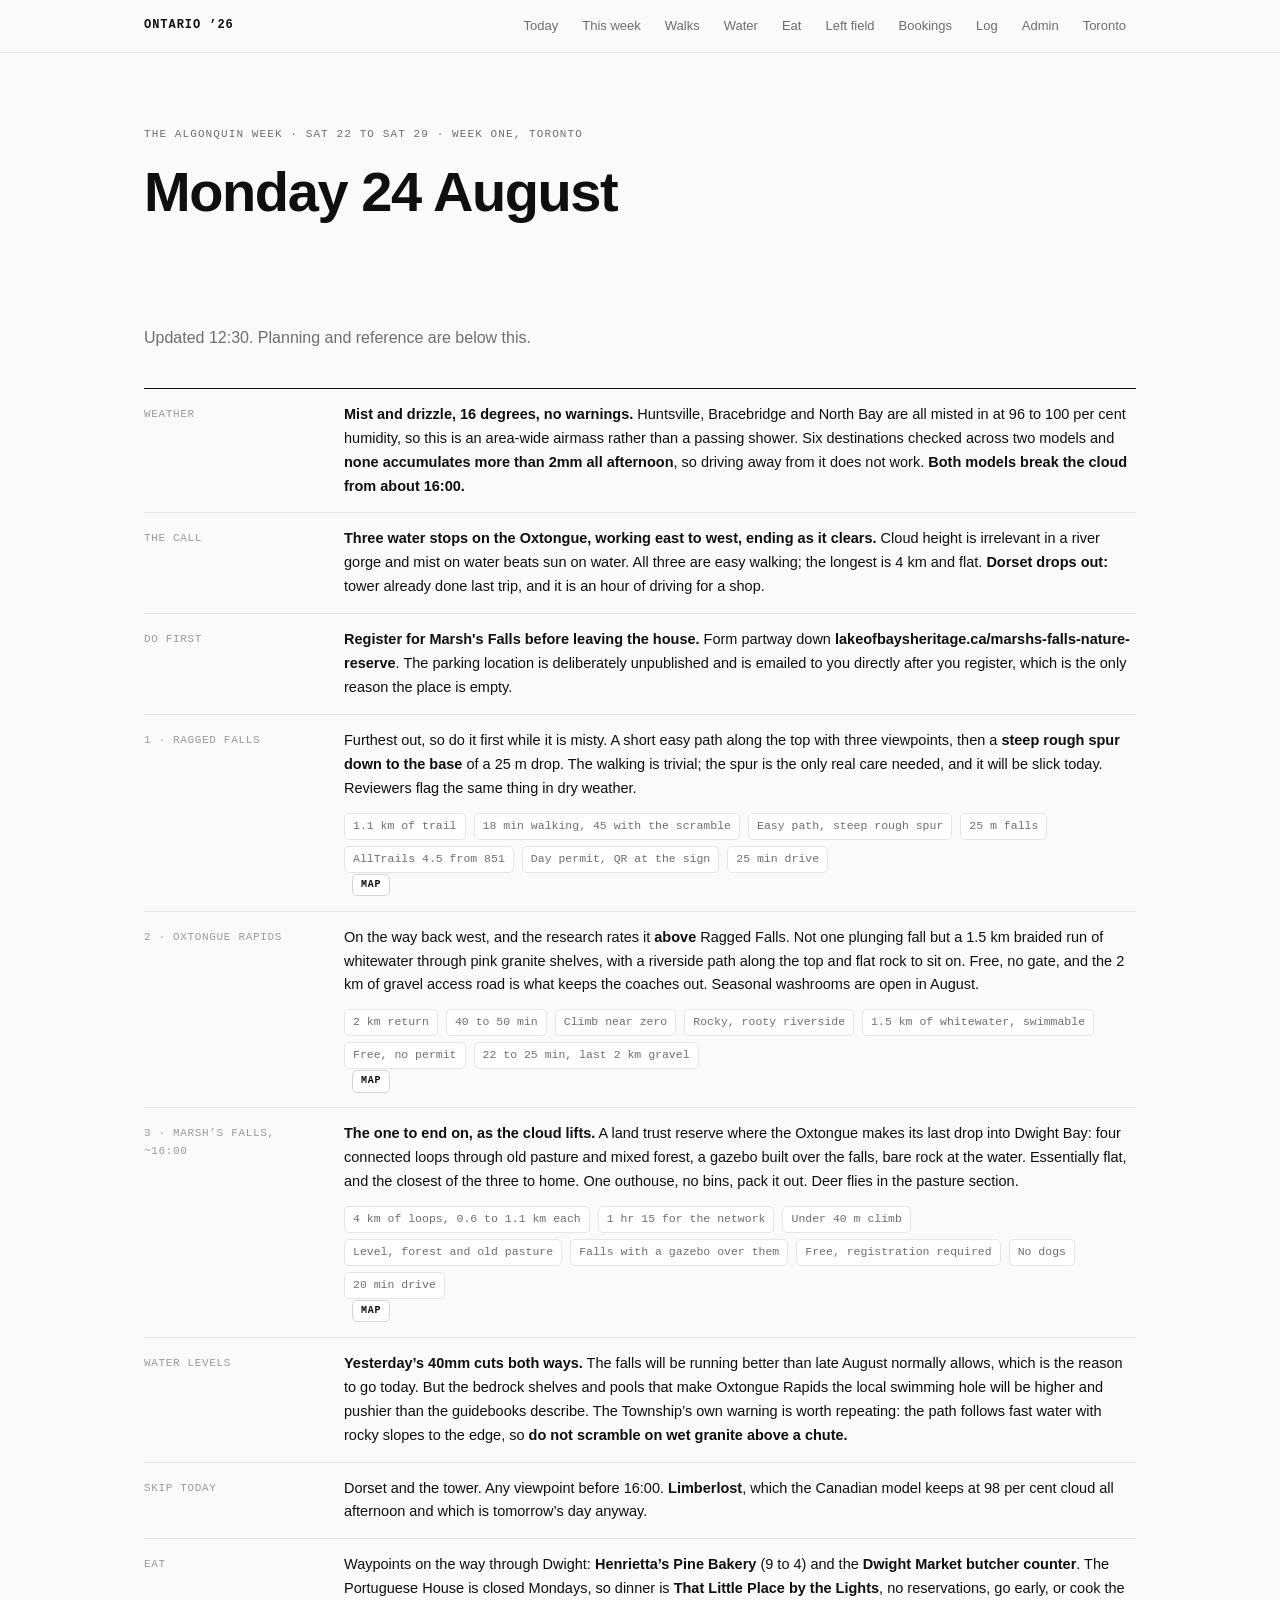
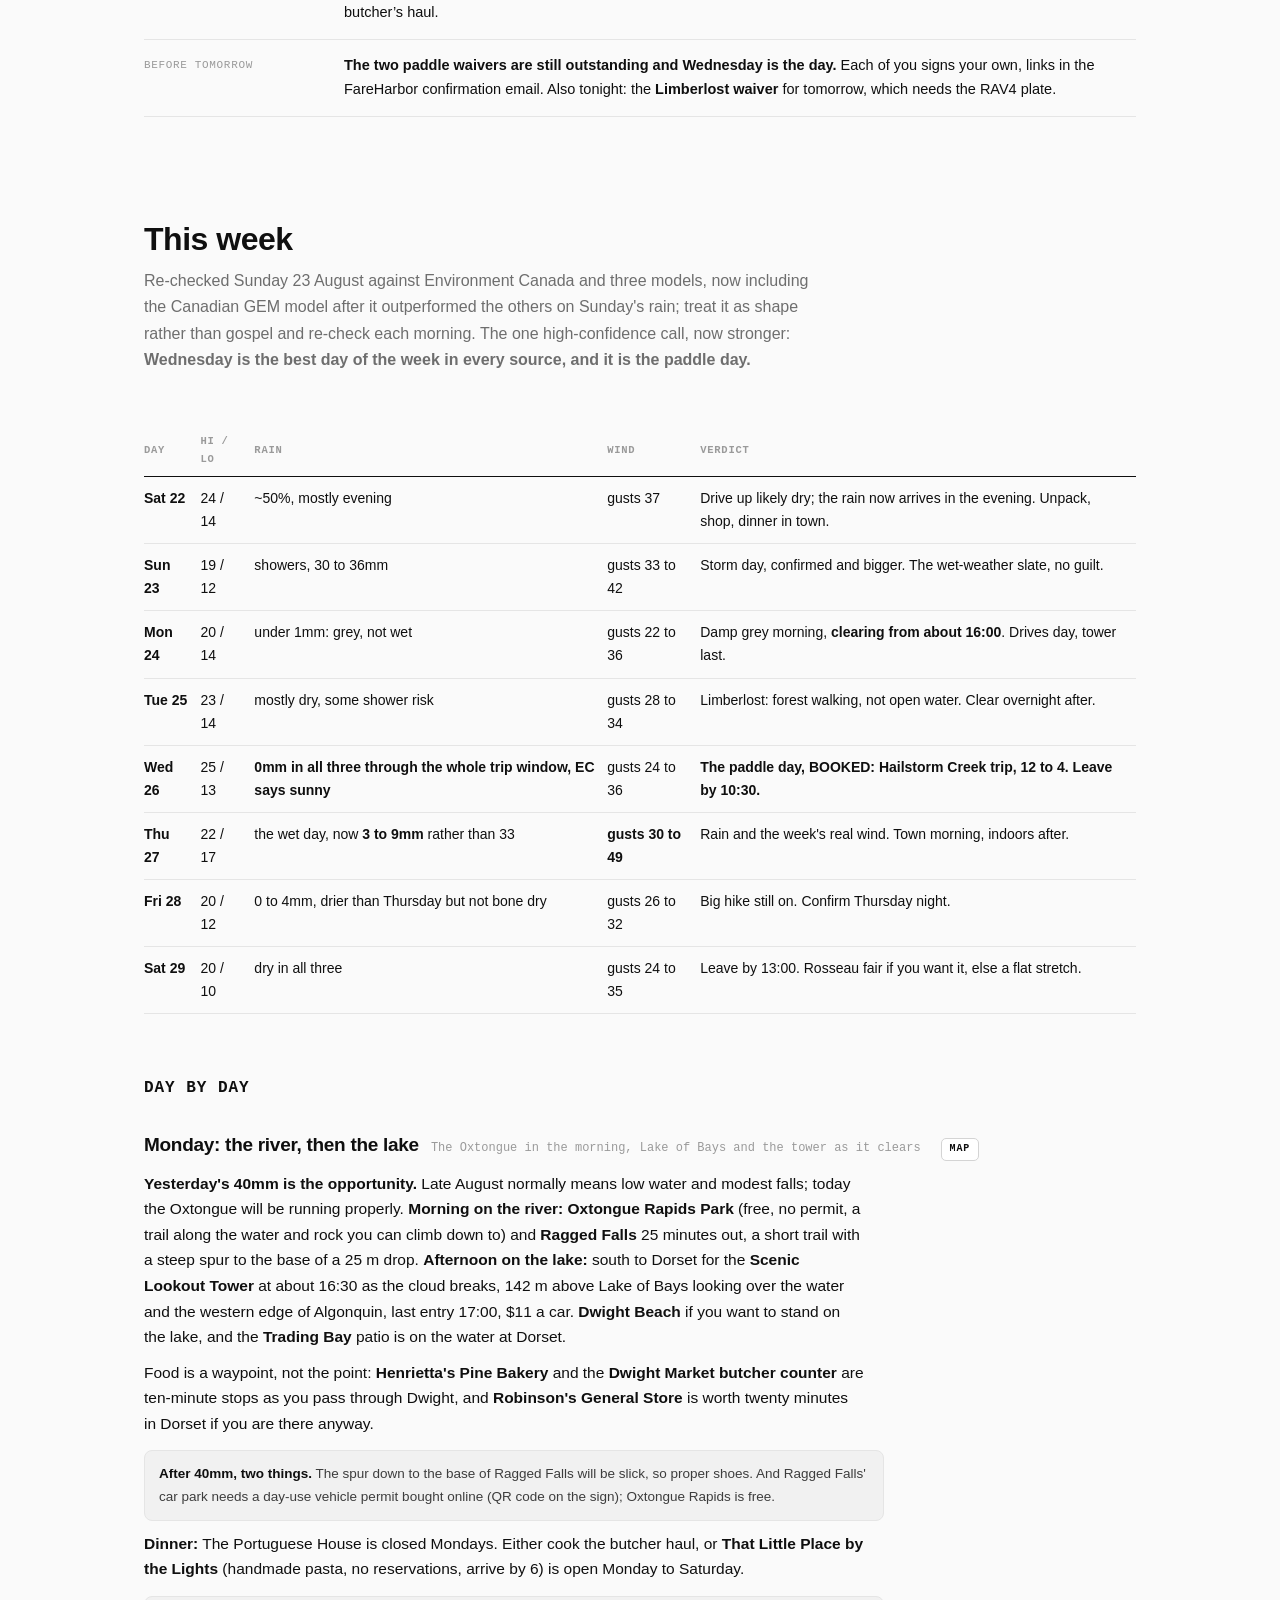
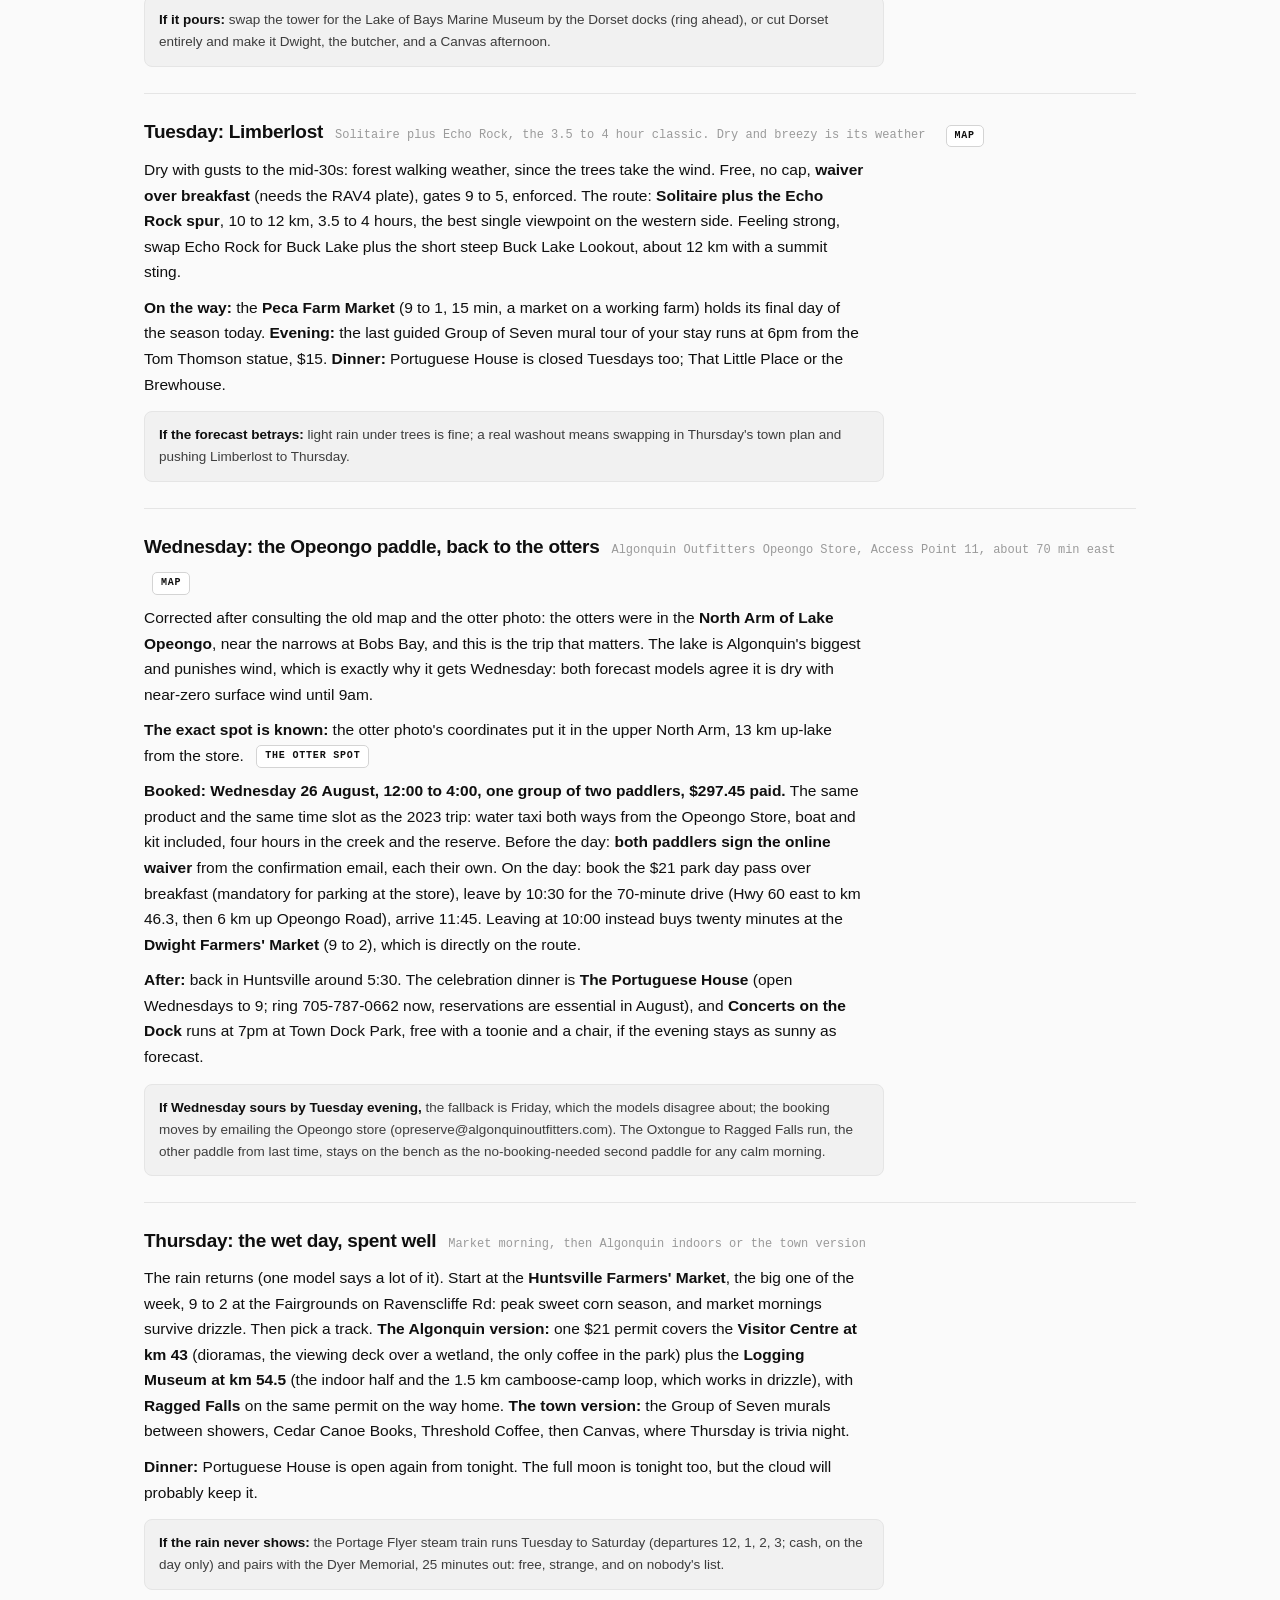
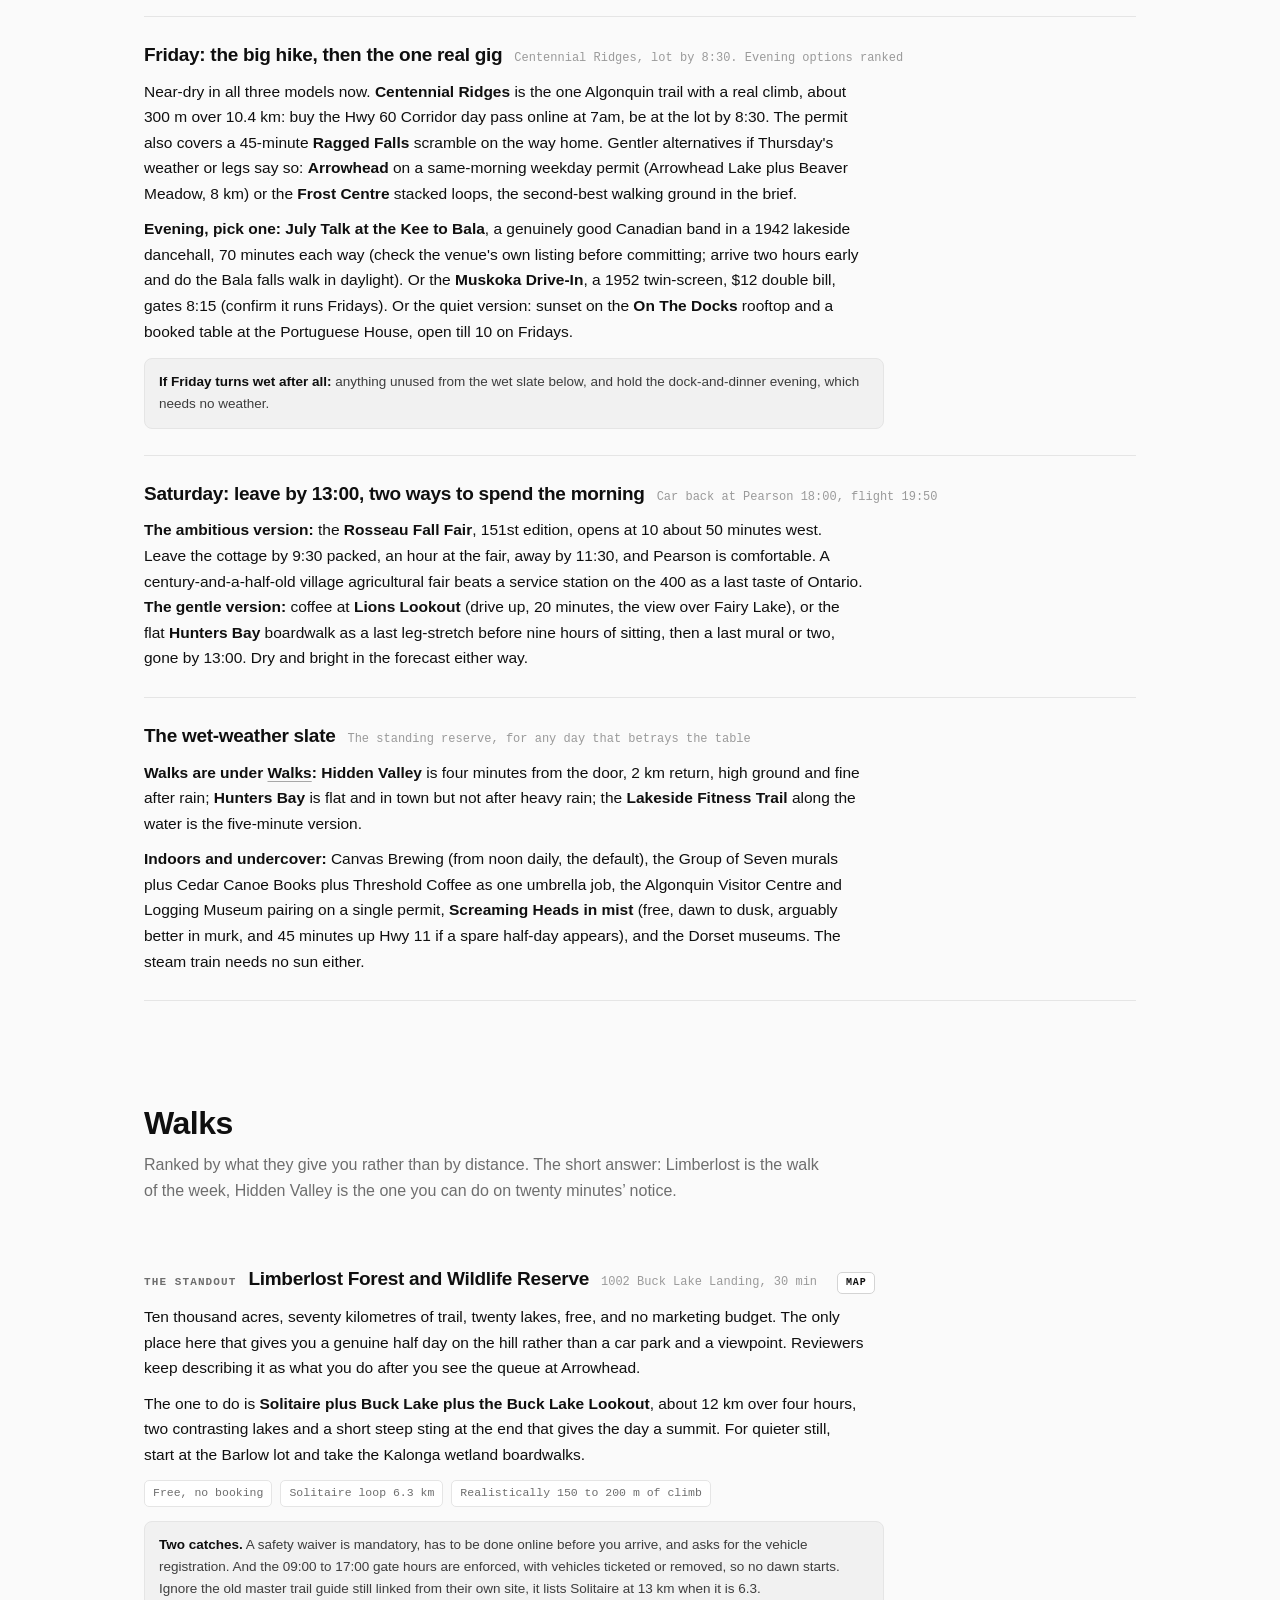
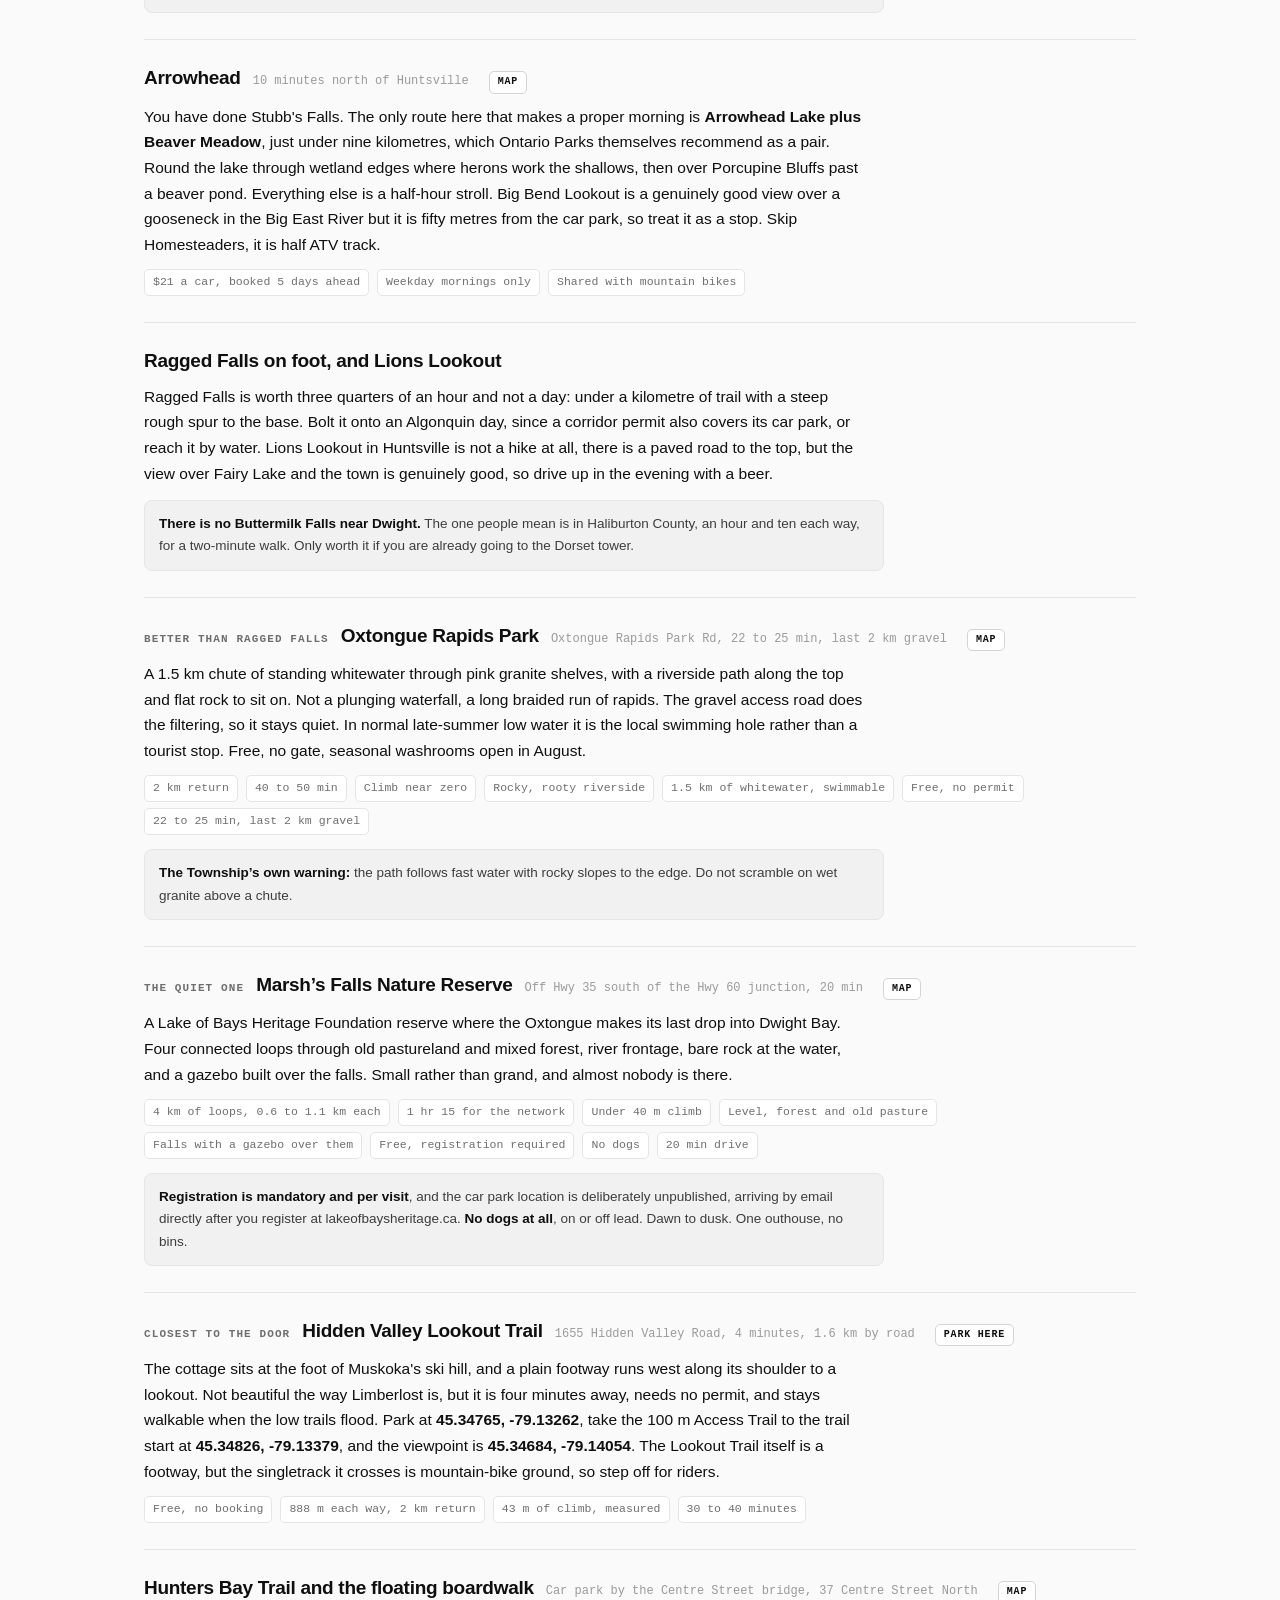
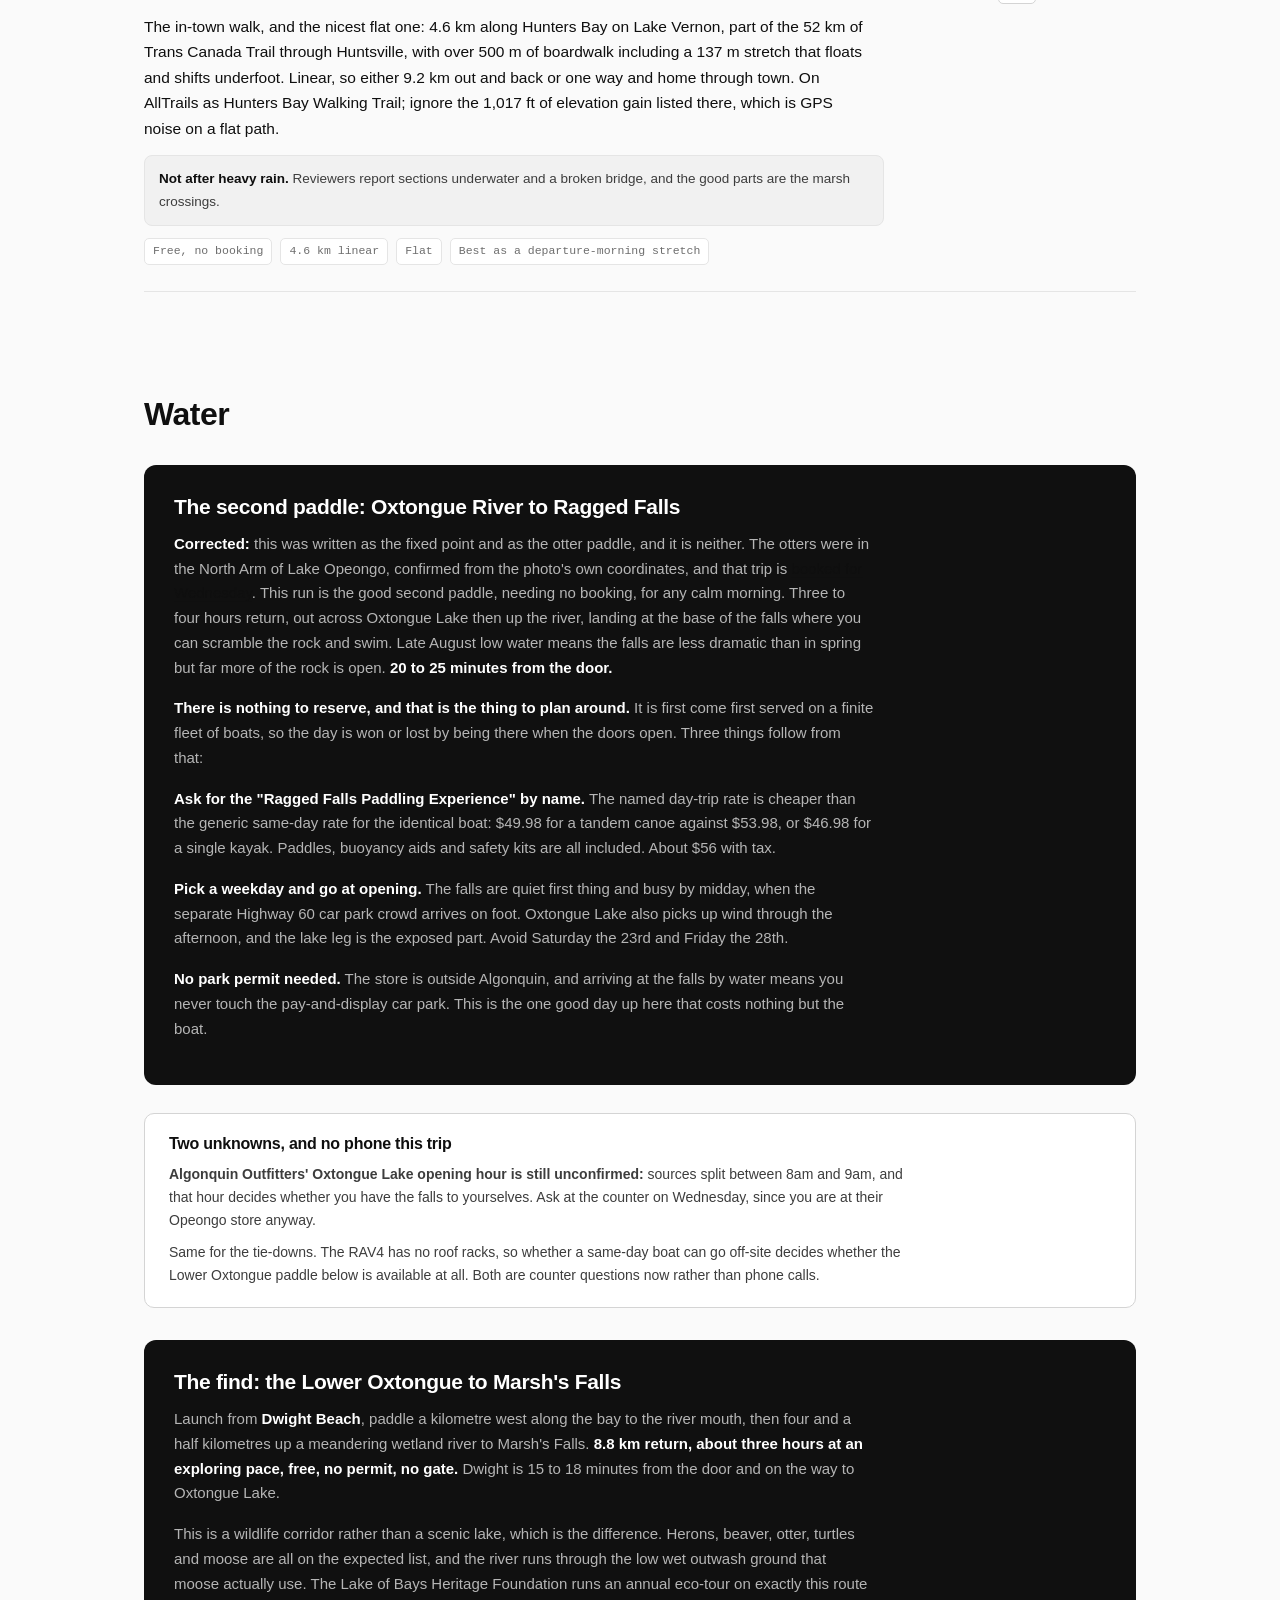
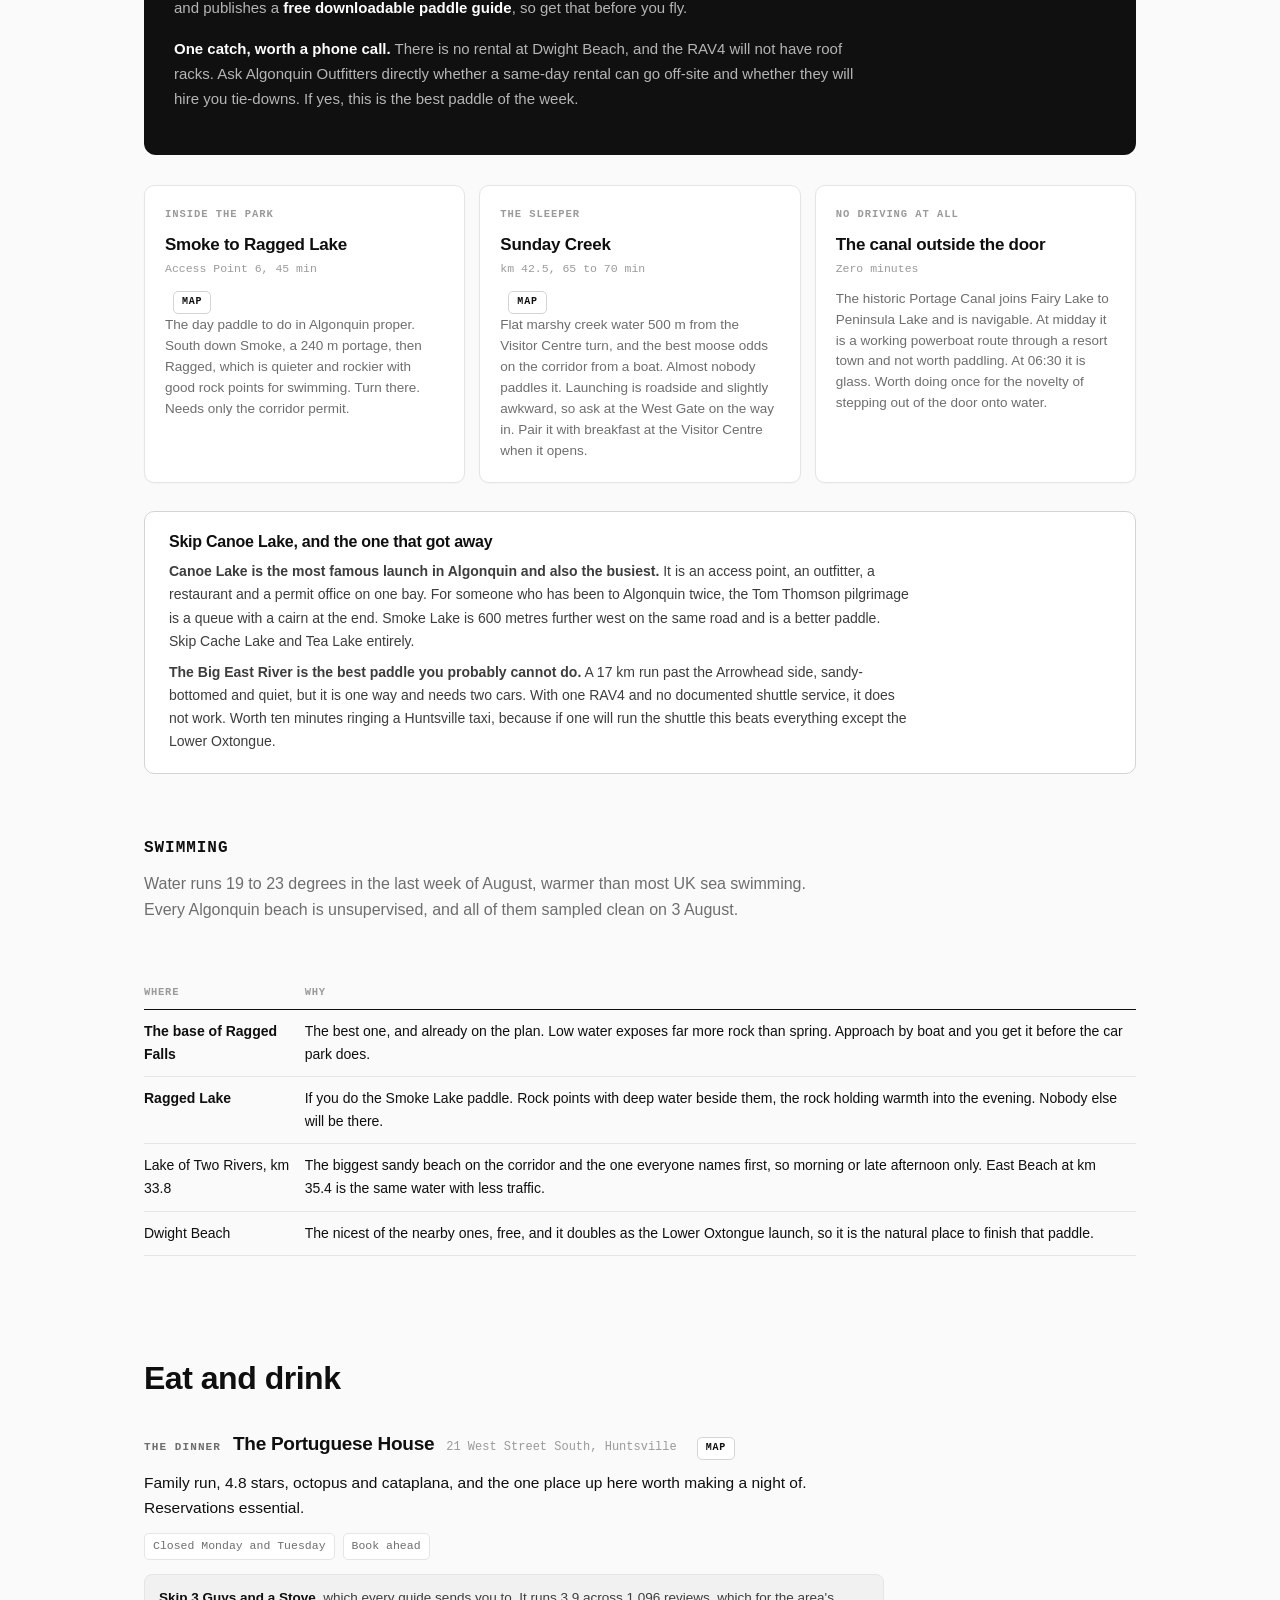
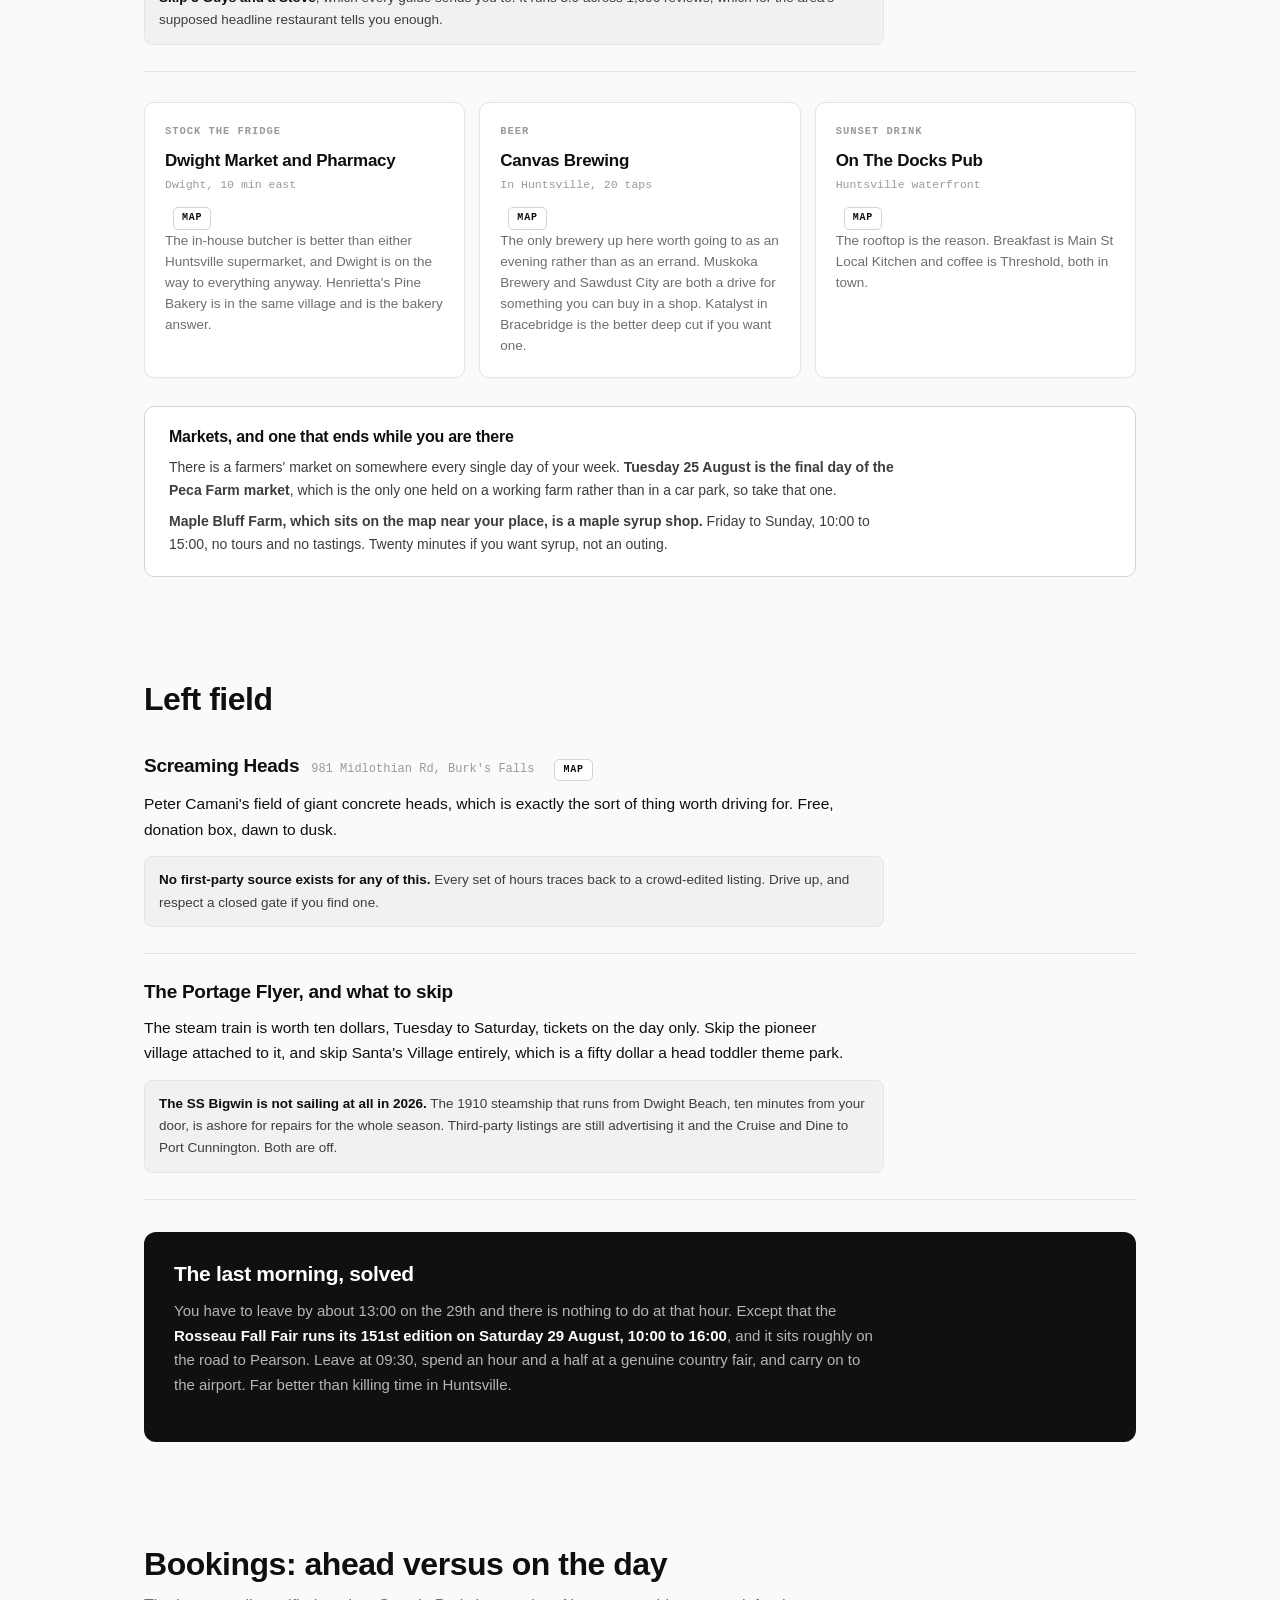
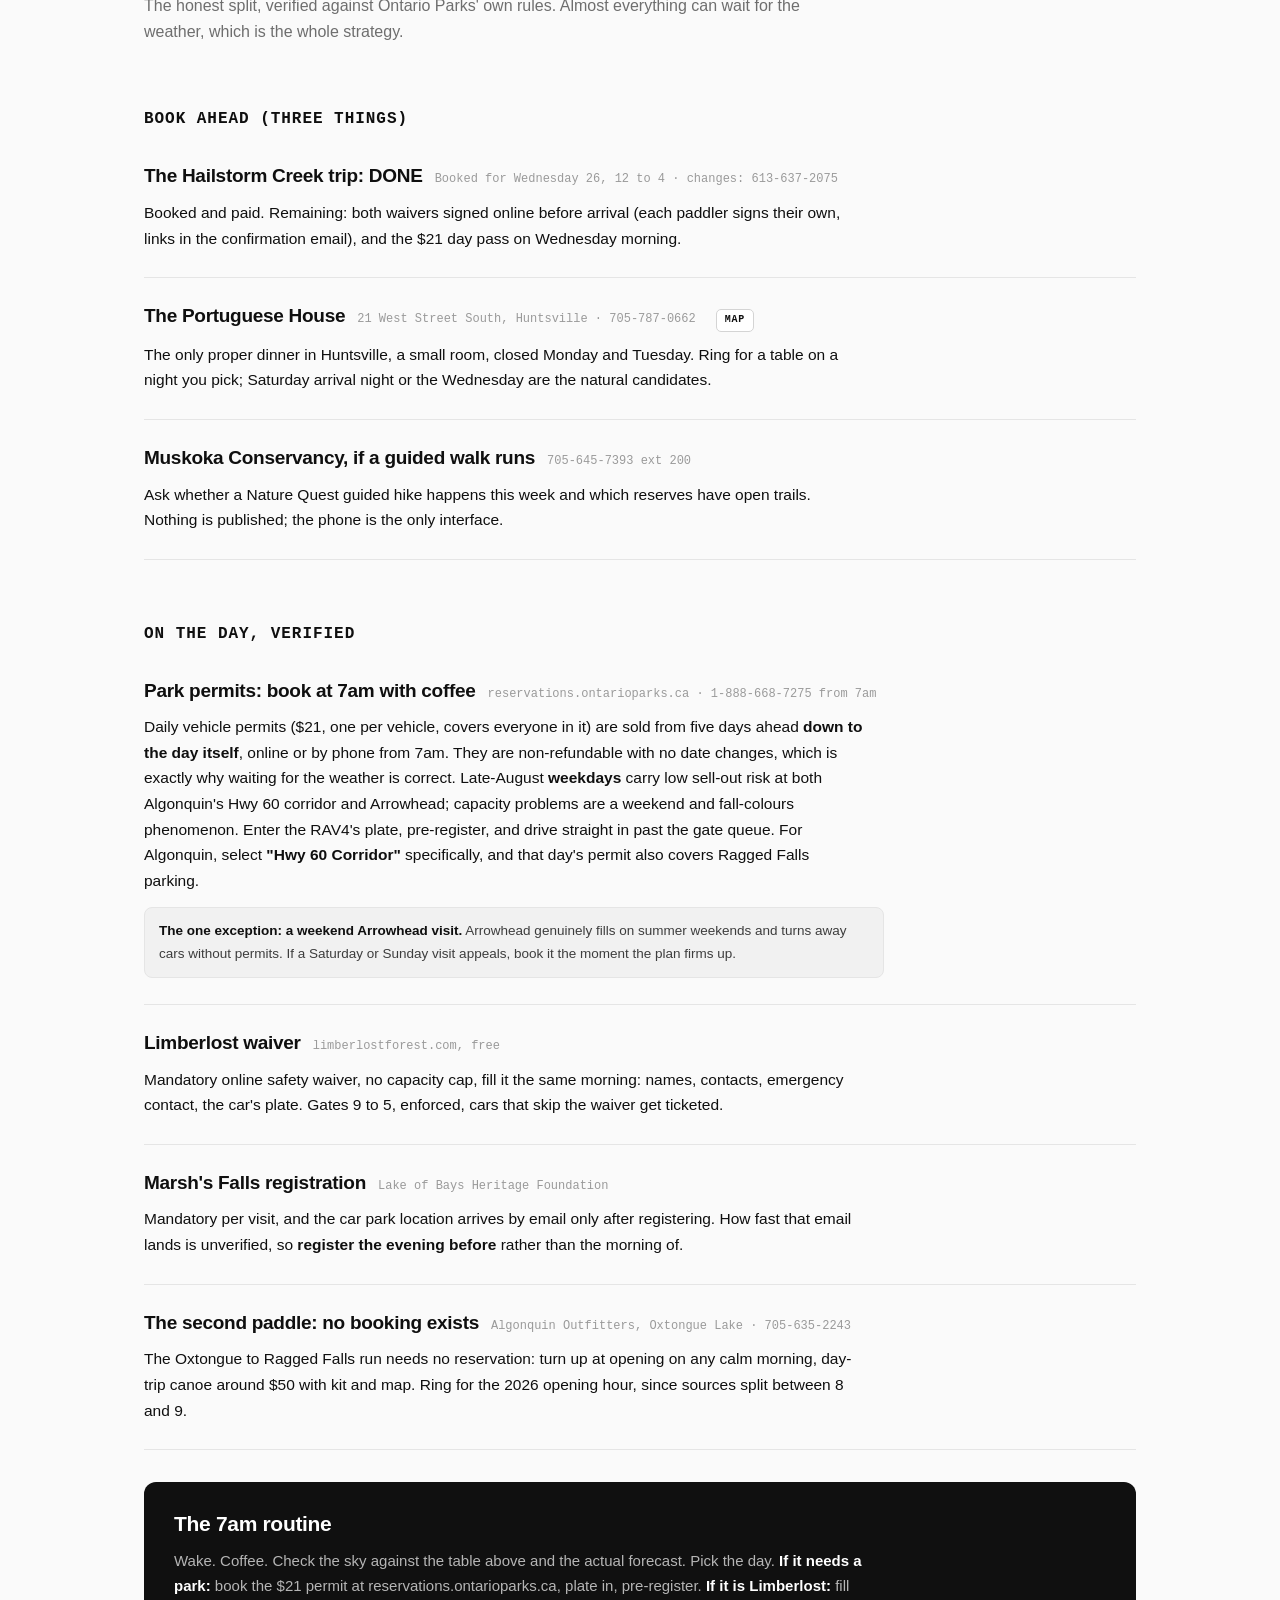
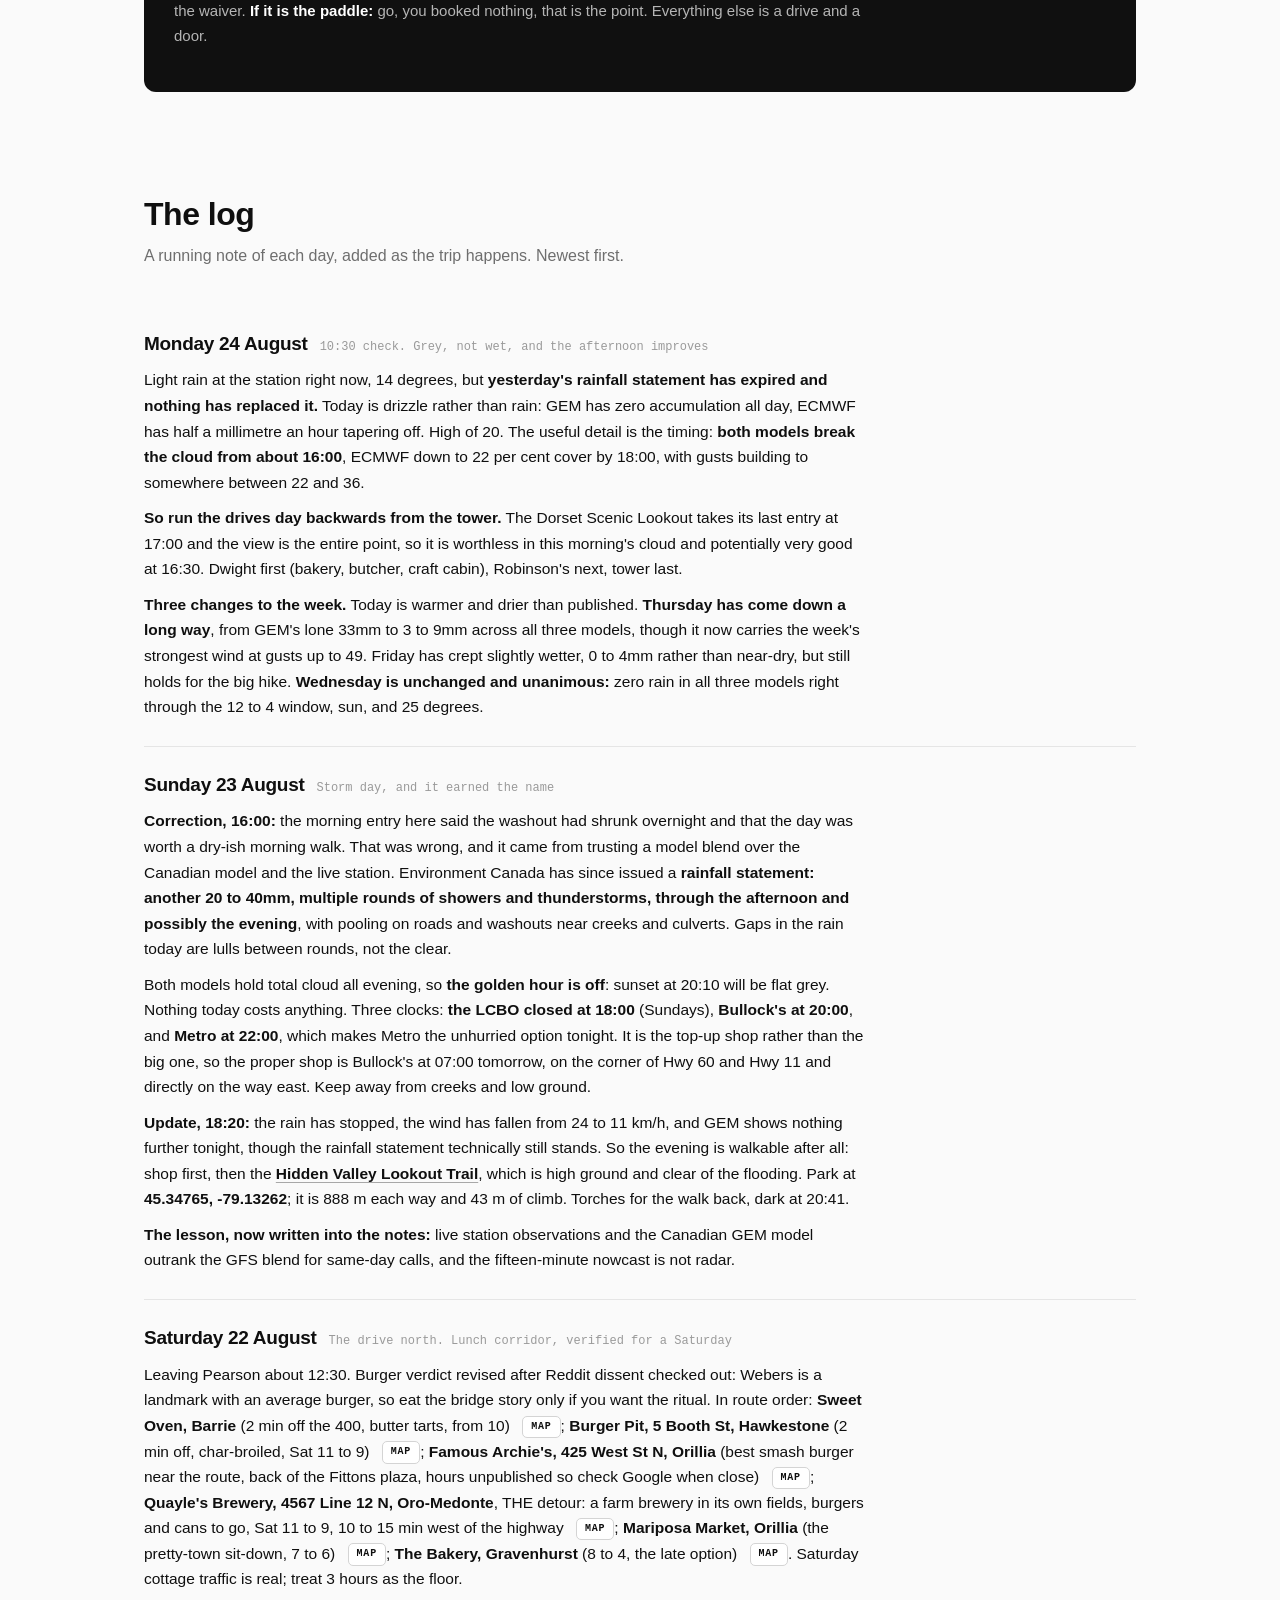
==== index.html @ b6385e22 "Every walk now carries km, minutes, climb, terrain, access and rating" ====
<!doctype html>
<html lang="en">
<head>
<meta charset="utf-8" />
<meta name="robots" content="noindex, nofollow" />
<meta name="viewport" content="width=device-width, initial-scale=1" />
<title>Two weeks in Ontario, 15 to 29 August 2026</title>
<link rel="stylesheet" href="assets/style.css">
</head>
<body id="top">
<nav class="topnav"><div class="nav-inner">
<a class="brand" href="#top">ONTARIO &rsquo;26</a>
<div class="nav-links">
<a href="#today">Today</a>
<a href="#week">This week</a>
<a href="#walks">Walks</a>
<a href="#water">Water</a>
<a href="#eat">Eat</a>
<a href="#leftfield">Left field</a>
<a href="#bookings">Bookings</a>
<a href="#log">Log</a>
<a href="#admin">Admin</a>
<a href="toronto.html">Toronto</a>
</div>
</div></nav><div class="wrap">

<header>
  <div class="kicker">The Algonquin week &middot; Sat 22 to Sat 29 &middot; <a href="toronto.html">week one, Toronto</a></div>
  <h1><span class="roman">Monday</span> 24 August</h1>
</header>

<section id="today">
  <p class="section-lede">Updated 12:30. Planning and reference are below this.</p>

  <div class="shape">
    <div><div class="when">Weather</div><div><strong>Mist and drizzle, 16 degrees, no warnings.</strong> Huntsville, Bracebridge and North Bay are all misted in at 96 to 100 per cent humidity, so this is an area-wide airmass rather than a passing shower. Six destinations checked across two models and <strong>none accumulates more than 2mm all afternoon</strong>, so driving away from it does not work. <strong>Both models break the cloud from about 16:00.</strong></div></div>
    <div><div class="when">The call</div><div><strong>Three water stops on the Oxtongue, working east to west, ending as it clears.</strong> Cloud height is irrelevant in a river gorge and mist on water beats sun on water. All three are easy walking; the longest is 4 km and flat. <strong>Dorset drops out:</strong> tower already done last trip, and it is an hour of driving for a shop.</div></div>
    <div><div class="when">Do first</div><div><strong>Register for Marsh's Falls before leaving the house.</strong> Form partway down <strong>lakeofbaysheritage.ca/marshs-falls-nature-reserve</strong>. The parking location is deliberately unpublished and is emailed to you directly after you register, which is the only reason the place is empty.</div></div>
    <div><div class="when">1 &middot; Ragged Falls</div><div>Furthest out, so do it first while it is misty. A short easy path along the top with three viewpoints, then a <strong>steep rough spur down to the base</strong> of a 25 m drop. The walking is trivial; the spur is the only real care needed, and it will be slick today. Reviewers flag the same thing in dry weather.
      <div class="meta"><span>1.1 km of trail</span><span>18 min walking, 45 with the scramble</span><span>Easy path, steep rough spur</span><span>25 m falls</span><span>AllTrails 4.5 from 851</span><span>Day permit, QR at the sign</span><span>25 min drive</span></div>
      <a class="maplink" href="https://www.google.com/maps/search/?api=1&query=Ragged%20Falls%2C%20Oxtongue%20River%20Provincial%20Park%2C%20Ontario" target="_blank" rel="noopener">Map</a></div></div>
    <div><div class="when">2 &middot; Oxtongue Rapids</div><div>On the way back west, and the research rates it <strong>above</strong> Ragged Falls. Not one plunging fall but a 1.5 km braided run of whitewater through pink granite shelves, with a riverside path along the top and flat rock to sit on. Free, no gate, and the 2 km of gravel access road is what keeps the coaches out. Seasonal washrooms are open in August.
      <div class="meta"><span>2 km return</span><span>40 to 50 min</span><span>Climb near zero</span><span>Rocky, rooty riverside</span><span>1.5 km of whitewater, swimmable</span><span>Free, no permit</span><span>22 to 25 min, last 2 km gravel</span></div>
      <a class="maplink" href="https://www.google.com/maps/search/?api=1&query=45.33869%2C-78.94471" target="_blank" rel="noopener">Map</a></div></div>
    <div><div class="when">3 &middot; Marsh&rsquo;s Falls, ~16:00</div><div><strong>The one to end on, as the cloud lifts.</strong> A land trust reserve where the Oxtongue makes its last drop into Dwight Bay: four connected loops through old pasture and mixed forest, a gazebo built over the falls, bare rock at the water. Essentially flat, and the closest of the three to home. One outhouse, no bins, pack it out. Deer flies in the pasture section.
      <div class="meta"><span>4 km of loops, 0.6 to 1.1 km each</span><span>1 hr 15 for the network</span><span>Under 40 m climb</span><span>Level, forest and old pasture</span><span>Falls with a gazebo over them</span><span>Free, registration required</span><span>No dogs</span><span>20 min drive</span></div>
      <a class="maplink" href="https://www.google.com/maps/search/?api=1&query=45.31188%2C-78.99019" target="_blank" rel="noopener">Map</a></div></div>
    <div><div class="when">Water levels</div><div><strong>Yesterday&rsquo;s 40mm cuts both ways.</strong> The falls will be running better than late August normally allows, which is the reason to go today. But the bedrock shelves and pools that make Oxtongue Rapids the local swimming hole will be higher and pushier than the guidebooks describe. The Township&rsquo;s own warning is worth repeating: the path follows fast water with rocky slopes to the edge, so <strong>do not scramble on wet granite above a chute.</strong></div></div>
    <div><div class="when">Skip today</div><div>Dorset and the tower. Any viewpoint before 16:00. <strong>Limberlost</strong>, which the Canadian model keeps at 98 per cent cloud all afternoon and which is tomorrow&rsquo;s day anyway.</div></div>
    <div><div class="when">Eat</div><div>Waypoints on the way through Dwight: <strong>Henrietta&rsquo;s Pine Bakery</strong> (9 to 4) and the <strong>Dwight Market butcher counter</strong>. The Portuguese House is closed Mondays, so dinner is <strong>That Little Place by the Lights</strong>, no reservations, go early, or cook the butcher&rsquo;s haul.</div></div>
    <div><div class="when">Before tomorrow</div><div><strong>The two paddle waivers are still outstanding and Wednesday is the day.</strong> Each of you signs your own, links in the FareHarbor confirmation email. Also tonight: the <strong>Limberlost waiver</strong> for tomorrow, which needs the RAV4 plate.</div></div>
  </div>
</section>


<hr class="divider" />

<section id="week">
  <h2>This week</h2>
  <p class="section-lede">Re-checked Sunday 23 August against Environment Canada and three models, now including the Canadian GEM model after it outperformed the others on Sunday's rain; treat it as shape rather than gospel and re-check each morning. The one high-confidence call, now stronger: <strong>Wednesday is the best day of the week in every source, and it is the paddle day.</strong></p>

  <div class="scroller">
    <table>
      <thead><tr><th>Day</th><th>Hi / Lo</th><th>Rain</th><th>Wind</th><th>Verdict</th></tr></thead>
      <tbody>
        <tr><td><strong>Sat 22</strong></td><td>24 / 14</td><td>~50%, mostly evening</td><td>gusts 37</td><td>Drive up likely dry; the rain now arrives in the evening. Unpack, shop, dinner in town.</td></tr>
        <tr><td><strong>Sun 23</strong></td><td>19 / 12</td><td>showers, 30 to 36mm</td><td>gusts 33 to 42</td><td>Storm day, confirmed and bigger. The wet-weather slate, no guilt.</td></tr>
        <tr><td><strong>Mon 24</strong></td><td>20 / 14</td><td>under 1mm: grey, not wet</td><td>gusts 22 to 36</td><td>Damp grey morning, <strong>clearing from about 16:00</strong>. Drives day, tower last.</td></tr>
        <tr><td><strong>Tue 25</strong></td><td>23 / 14</td><td>mostly dry, some shower risk</td><td>gusts 28 to 34</td><td>Limberlost: forest walking, not open water. Clear overnight after.</td></tr>
        <tr><td><strong>Wed 26</strong></td><td>25 / 13</td><td><strong>0mm in all three through the whole trip window, EC says sunny</strong></td><td>gusts 24 to 36</td><td><strong>The paddle day, BOOKED: Hailstorm Creek trip, 12 to 4. Leave by 10:30.</strong></td></tr>
        <tr><td><strong>Thu 27</strong></td><td>22 / 17</td><td>the wet day, now <strong>3 to 9mm</strong> rather than 33</td><td><strong>gusts 30 to 49</strong></td><td>Rain and the week's real wind. Town morning, indoors after.</td></tr>
        <tr><td><strong>Fri 28</strong></td><td>20 / 12</td><td>0 to 4mm, drier than Thursday but not bone dry</td><td>gusts 26 to 32</td><td>Big hike still on. Confirm Thursday night.</td></tr>
        <tr><td><strong>Sat 29</strong></td><td>20 / 10</td><td>dry in all three</td><td>gusts 24 to 35</td><td>Leave by 13:00. Rosseau fair if you want it, else a flat stretch.</td></tr>
      </tbody>
    </table>
  </div>

  <h3 class="sub">Day by day</h3>
  <div class="entry">
    <div class="entry-head"><h3>Monday: the river, then the lake</h3><span class="addr">The Oxtongue in the morning, Lake of Bays and the tower as it clears</span><a class="maplink" href="https://www.google.com/maps/search/?api=1&query=Oxtongue%20Rapids%20Park%2C%20Dwight%2C%20Ontario" target="_blank" rel="noopener">Map</a></div>
    <p><strong>Yesterday's 40mm is the opportunity.</strong> Late August normally means low water and modest falls; today the Oxtongue will be running properly. <strong>Morning on the river:</strong> <strong>Oxtongue Rapids Park</strong> (free, no permit, a trail along the water and rock you can climb down to) and <strong>Ragged Falls</strong> 25 minutes out, a short trail with a steep spur to the base of a 25 m drop. <strong>Afternoon on the lake:</strong> south to Dorset for the <strong>Scenic Lookout Tower</strong> at about 16:30 as the cloud breaks, 142 m above Lake of Bays looking over the water and the western edge of Algonquin, last entry 17:00, $11 a car. <strong>Dwight Beach</strong> if you want to stand on the lake, and the <strong>Trading Bay</strong> patio is on the water at Dorset.</p>
    <p>Food is a waypoint, not the point: <strong>Henrietta's Pine Bakery</strong> and the <strong>Dwight Market butcher counter</strong> are ten-minute stops as you pass through Dwight, and <strong>Robinson's General Store</strong> is worth twenty minutes in Dorset if you are there anyway.</p>
    <div class="trap"><strong>After 40mm, two things.</strong> The spur down to the base of Ragged Falls will be slick, so proper shoes. And Ragged Falls' car park needs a day-use vehicle permit bought online (QR code on the sign); Oxtongue Rapids is free.</div>
    <p><strong>Dinner:</strong> The Portuguese House is closed Mondays. Either cook the butcher haul, or <strong>That Little Place by the Lights</strong> (handmade pasta, no reservations, arrive by 6) is open Monday to Saturday.</p>
    <div class="trap"><strong>If it pours:</strong> swap the tower for the Lake of Bays Marine Museum by the Dorset docks (ring ahead), or cut Dorset entirely and make it Dwight, the butcher, and a Canvas afternoon.</div>
  </div>
  <div class="entry">
    <div class="entry-head"><h3>Tuesday: Limberlost</h3><span class="addr">Solitaire plus Echo Rock, the 3.5 to 4 hour classic. Dry and breezy is its weather</span><a class="maplink" href="https://www.google.com/maps/search/?api=1&query=Limberlost%20Forest%20and%20Wildlife%20Reserve%2C%20Huntsville%2C%20Ontario" target="_blank" rel="noopener">Map</a></div>
    <p>Dry with gusts to the mid-30s: forest walking weather, since the trees take the wind. Free, no cap, <strong>waiver over breakfast</strong> (needs the RAV4 plate), gates 9 to 5, enforced. The route: <strong>Solitaire plus the Echo Rock spur</strong>, 10 to 12 km, 3.5 to 4 hours, the best single viewpoint on the western side. Feeling strong, swap Echo Rock for Buck Lake plus the short steep Buck Lake Lookout, about 12 km with a summit sting.</p>
    <p><strong>On the way:</strong> the <strong>Peca Farm Market</strong> (9 to 1, 15 min, a market on a working farm) holds its final day of the season today. <strong>Evening:</strong> the last guided Group of Seven mural tour of your stay runs at 6pm from the Tom Thomson statue, $15. <strong>Dinner:</strong> Portuguese House is closed Tuesdays too; That Little Place or the Brewhouse.</p>
    <div class="trap"><strong>If the forecast betrays:</strong> light rain under trees is fine; a real washout means swapping in Thursday's town plan and pushing Limberlost to Thursday.</div>
  </div>
  <div class="entry">
    <div class="entry-head"><h3>Wednesday: the Opeongo paddle, back to the otters</h3><span class="addr">Algonquin Outfitters Opeongo Store, Access Point 11, about 70 min east</span><a class="maplink" href="https://www.google.com/maps/search/?api=1&query=Algonquin%20Outfitters%20Opeongo%20Store%2C%20Lake%20Opeongo%2C%20Algonquin%20Park%2C%20Ontario" target="_blank" rel="noopener">Map</a></div>
    <p>Corrected after consulting the old map and the otter photo: the otters were in the <strong>North Arm of Lake Opeongo</strong>, near the narrows at Bobs Bay, and this is the trip that matters. The lake is Algonquin's biggest and punishes wind, which is exactly why it gets Wednesday: both forecast models agree it is dry with near-zero surface wind until 9am.</p>
    <p><strong>The exact spot is known:</strong> the otter photo's coordinates put it in the upper North Arm, 13 km up-lake from the store. <a class="maplink" href="https://www.google.com/maps/search/?api=1&query=45.72161%2C-78.45585" target="_blank" rel="noopener">The otter spot</a></p>
    <p><strong>Booked: Wednesday 26 August, 12:00 to 4:00, one group of two paddlers, $297.45 paid.</strong> The same product and the same time slot as the 2023 trip: water taxi both ways from the Opeongo Store, boat and kit included, four hours in the creek and the reserve. Before the day: <strong>both paddlers sign the online waiver</strong> from the confirmation email, each their own. On the day: book the $21 park day pass over breakfast (mandatory for parking at the store), leave by 10:30 for the 70-minute drive (Hwy 60 east to km 46.3, then 6 km up Opeongo Road), arrive 11:45. Leaving at 10:00 instead buys twenty minutes at the <strong>Dwight Farmers' Market</strong> (9 to 2), which is directly on the route.</p>
    <p><strong>After:</strong> back in Huntsville around 5:30. The celebration dinner is <strong>The Portuguese House</strong> (open Wednesdays to 9; ring 705-787-0662 now, reservations are essential in August), and <strong>Concerts on the Dock</strong> runs at 7pm at Town Dock Park, free with a toonie and a chair, if the evening stays as sunny as forecast.</p>
    <div class="trap"><strong>If Wednesday sours by Tuesday evening,</strong> the fallback is Friday, which the models disagree about; the booking moves by emailing the Opeongo store (opreserve@algonquinoutfitters.com). The Oxtongue to Ragged Falls run, the other paddle from last time, stays on the bench as the no-booking-needed second paddle for any calm morning.</div>
  </div>
  <div class="entry">
    <div class="entry-head"><h3>Thursday: the wet day, spent well</h3><span class="addr">Market morning, then Algonquin indoors or the town version</span></div>
    <p>The rain returns (one model says a lot of it). Start at the <strong>Huntsville Farmers' Market</strong>, the big one of the week, 9 to 2 at the Fairgrounds on Ravenscliffe Rd: peak sweet corn season, and market mornings survive drizzle. Then pick a track. <strong>The Algonquin version:</strong> one $21 permit covers the <strong>Visitor Centre at km 43</strong> (dioramas, the viewing deck over a wetland, the only coffee in the park) plus the <strong>Logging Museum at km 54.5</strong> (the indoor half and the 1.5 km camboose-camp loop, which works in drizzle), with <strong>Ragged Falls</strong> on the same permit on the way home. <strong>The town version:</strong> the Group of Seven murals between showers, Cedar Canoe Books, Threshold Coffee, then Canvas, where Thursday is trivia night.</p>
    <p><strong>Dinner:</strong> Portuguese House is open again from tonight. The full moon is tonight too, but the cloud will probably keep it.</p>
    <div class="trap"><strong>If the rain never shows:</strong> the Portage Flyer steam train runs Tuesday to Saturday (departures 12, 1, 2, 3; cash, on the day only) and pairs with the Dyer Memorial, 25 minutes out: free, strange, and on nobody's list.</div>
  </div>
  <div class="entry">
    <div class="entry-head"><h3>Friday: the big hike, then the one real gig</h3><span class="addr">Centennial Ridges, lot by 8:30. Evening options ranked</span></div>
    <p>Near-dry in all three models now. <strong>Centennial Ridges</strong> is the one Algonquin trail with a real climb, about 300 m over 10.4 km: buy the Hwy 60 Corridor day pass online at 7am, be at the lot by 8:30. The permit also covers a 45-minute <strong>Ragged Falls</strong> scramble on the way home. Gentler alternatives if Thursday's weather or legs say so: <strong>Arrowhead</strong> on a same-morning weekday permit (Arrowhead Lake plus Beaver Meadow, 8 km) or the <strong>Frost Centre</strong> stacked loops, the second-best walking ground in the brief.</p>
    <p><strong>Evening, pick one:</strong> <strong>July Talk at the Kee to Bala</strong>, a genuinely good Canadian band in a 1942 lakeside dancehall, 70 minutes each way (check the venue's own listing before committing; arrive two hours early and do the Bala falls walk in daylight). Or the <strong>Muskoka Drive-In</strong>, a 1952 twin-screen, $12 double bill, gates 8:15 (confirm it runs Fridays). Or the quiet version: sunset on the <strong>On The Docks</strong> rooftop and a booked table at the Portuguese House, open till 10 on Fridays.</p>
    <div class="trap"><strong>If Friday turns wet after all:</strong> anything unused from the wet slate below, and hold the dock-and-dinner evening, which needs no weather.</div>
  </div>
  <div class="entry">
    <div class="entry-head"><h3>Saturday: leave by 13:00, two ways to spend the morning</h3><span class="addr">Car back at Pearson 18:00, flight 19:50</span></div>
    <p><strong>The ambitious version:</strong> the <strong>Rosseau Fall Fair</strong>, 151st edition, opens at 10 about 50 minutes west. Leave the cottage by 9:30 packed, an hour at the fair, away by 11:30, and Pearson is comfortable. A century-and-a-half-old village agricultural fair beats a service station on the 400 as a last taste of Ontario. <strong>The gentle version:</strong> coffee at <strong>Lions Lookout</strong> (drive up, 20 minutes, the view over Fairy Lake), or the flat <strong>Hunters Bay</strong> boardwalk as a last leg-stretch before nine hours of sitting, then a last mural or two, gone by 13:00. Dry and bright in the forecast either way.</p>
  </div>
  <div class="entry">
    <div class="entry-head"><h3>The wet-weather slate</h3><span class="addr">The standing reserve, for any day that betrays the table</span></div>
    <p><strong>Walks are under <a href="#walks">Walks</a>:</strong> <strong>Hidden Valley</strong> is four minutes from the door, 2 km return, high ground and fine after rain; <strong>Hunters Bay</strong> is flat and in town but not after heavy rain; the <strong>Lakeside Fitness Trail</strong> along the water is the five-minute version.</p>
    <p><strong>Indoors and undercover:</strong> Canvas Brewing (from noon daily, the default), the Group of Seven murals plus Cedar Canoe Books plus Threshold Coffee as one umbrella job, the Algonquin Visitor Centre and Logging Museum pairing on a single permit, <strong>Screaming Heads in mist</strong> (free, dawn to dusk, arguably better in murk, and 45 minutes up Hwy 11 if a spare half-day appears), and the Dorset museums. The steam train needs no sun either.</p>
  </div>
</section>

<hr class="divider" />

<section id="walks">
  <h2>Walks</h2>
  <p class="section-lede">Ranked by what they give you rather than by distance. The short answer: Limberlost is the walk of the week, Hidden Valley is the one you can do on twenty minutes’ notice.</p>

  <div class="entry">
    <div class="entry-head"><span class="rank">The standout</span><h3>Limberlost Forest and Wildlife Reserve</h3><span class="addr">1002 Buck Lake Landing, 30 min</span><a class="maplink" href="https://www.google.com/maps/search/?api=1&query=Limberlost%20Forest%20and%20Wildlife%20Reserve%2C%20Huntsville%2C%20Ontario" target="_blank" rel="noopener">Map</a></div>
    <p>Ten thousand acres, seventy kilometres of trail, twenty lakes, free, and no marketing budget. The only place here that gives you a genuine half day on the hill rather than a car park and a viewpoint. Reviewers keep describing it as what you do after you see the queue at Arrowhead.</p>
    <p>The one to do is <strong>Solitaire plus Buck Lake plus the Buck Lake Lookout</strong>, about 12 km over four hours, two contrasting lakes and a short steep sting at the end that gives the day a summit. For quieter still, start at the Barlow lot and take the Kalonga wetland boardwalks.</p>
    <div class="meta"><span>Free, no booking</span><span>Solitaire loop 6.3 km</span><span>Realistically 150 to 200 m of climb</span></div>
    <div class="trap"><strong>Two catches.</strong> A safety waiver is mandatory, has to be done online before you arrive, and asks for the vehicle registration. And the 09:00 to 17:00 gate hours are enforced, with vehicles ticketed or removed, so no dawn starts. Ignore the old master trail guide still linked from their own site, it lists Solitaire at 13 km when it is 6.3.</div>
  </div>

  <div class="entry">
    <div class="entry-head"><h3>Arrowhead</h3><span class="addr">10 minutes north of Huntsville</span><a class="maplink" href="https://www.google.com/maps/search/?api=1&query=Arrowhead%20Provincial%20Park%2C%20Huntsville%2C%20Ontario" target="_blank" rel="noopener">Map</a></div>
    <p>You have done Stubb's Falls. The only route here that makes a proper morning is <strong>Arrowhead Lake plus Beaver Meadow</strong>, just under nine kilometres, which Ontario Parks themselves recommend as a pair. Round the lake through wetland edges where herons work the shallows, then over Porcupine Bluffs past a beaver pond. Everything else is a half-hour stroll. Big Bend Lookout is a genuinely good view over a gooseneck in the Big East River but it is fifty metres from the car park, so treat it as a stop. Skip Homesteaders, it is half ATV track.</p>
    <div class="meta"><span>$21 a car, booked 5 days ahead</span><span>Weekday mornings only</span><span>Shared with mountain bikes</span></div>
  </div>

  <div class="entry">
    <div class="entry-head"><h3>Ragged Falls on foot, and Lions Lookout</h3></div>
    <p>Ragged Falls is worth three quarters of an hour and not a day: under a kilometre of trail with a steep rough spur to the base. Bolt it onto an Algonquin day, since a corridor permit also covers its car park, or reach it by water. Lions Lookout in Huntsville is not a hike at all, there is a paved road to the top, but the view over Fairy Lake and the town is genuinely good, so drive up in the evening with a beer.</p>
    <div class="trap"><strong>There is no Buttermilk Falls near Dwight.</strong> The one people mean is in Haliburton County, an hour and ten each way, for a two-minute walk. Only worth it if you are already going to the Dorset tower.</div>
  </div>

  <div class="entry">
    <div class="entry-head"><span class="rank">Better than Ragged Falls</span><h3>Oxtongue Rapids Park</h3><span class="addr">Oxtongue Rapids Park Rd, 22 to 25 min, last 2 km gravel</span><a class="maplink" href="https://www.google.com/maps/search/?api=1&query=45.33869%2C-78.94471" target="_blank" rel="noopener">Map</a></div>
    <p>A 1.5 km chute of standing whitewater through pink granite shelves, with a riverside path along the top and flat rock to sit on. Not a plunging waterfall, a long braided run of rapids. The gravel access road does the filtering, so it stays quiet. In normal late-summer low water it is the local swimming hole rather than a tourist stop. Free, no gate, seasonal washrooms open in August.</p>
    <div class="meta"><span>2 km return</span><span>40 to 50 min</span><span>Climb near zero</span><span>Rocky, rooty riverside</span><span>1.5 km of whitewater, swimmable</span><span>Free, no permit</span><span>22 to 25 min, last 2 km gravel</span></div>
    <div class="trap"><strong>The Township&rsquo;s own warning:</strong> the path follows fast water with rocky slopes to the edge. Do not scramble on wet granite above a chute.</div>
  </div>

  <div class="entry">
    <div class="entry-head"><span class="rank">The quiet one</span><h3>Marsh&rsquo;s Falls Nature Reserve</h3><span class="addr">Off Hwy 35 south of the Hwy 60 junction, 20 min</span><a class="maplink" href="https://www.google.com/maps/search/?api=1&query=45.31188%2C-78.99019" target="_blank" rel="noopener">Map</a></div>
    <p>A Lake of Bays Heritage Foundation reserve where the Oxtongue makes its last drop into Dwight Bay. Four connected loops through old pastureland and mixed forest, river frontage, bare rock at the water, and a gazebo built over the falls. Small rather than grand, and almost nobody is there.</p>
    <div class="meta"><span>4 km of loops, 0.6 to 1.1 km each</span><span>1 hr 15 for the network</span><span>Under 40 m climb</span><span>Level, forest and old pasture</span><span>Falls with a gazebo over them</span><span>Free, registration required</span><span>No dogs</span><span>20 min drive</span></div>
    <div class="trap"><strong>Registration is mandatory and per visit</strong>, and the car park location is deliberately unpublished, arriving by email directly after you register at lakeofbaysheritage.ca. <strong>No dogs at all</strong>, on or off lead. Dawn to dusk. One outhouse, no bins.</div>
  </div>

  <div class="entry">
    <div class="entry-head"><span class="rank">Closest to the door</span><h3>Hidden Valley Lookout Trail</h3><span class="addr">1655 Hidden Valley Road, 4 minutes, 1.6 km by road</span><a class="maplink" href="https://www.google.com/maps/search/?api=1&query=45.34765%2C-79.13262" target="_blank" rel="noopener">Park here</a></div>
    <p>The cottage sits at the foot of Muskoka's ski hill, and a plain footway runs west along its shoulder to a lookout. Not beautiful the way Limberlost is, but it is four minutes away, needs no permit, and stays walkable when the low trails flood. Park at <strong>45.34765, -79.13262</strong>, take the 100 m Access Trail to the trail start at <strong>45.34826, -79.13379</strong>, and the viewpoint is <strong>45.34684, -79.14054</strong>. The Lookout Trail itself is a footway, but the singletrack it crosses is mountain-bike ground, so step off for riders.</p>
    <div class="meta"><span>Free, no booking</span><span>888 m each way, 2 km return</span><span>43 m of climb, measured</span><span>30 to 40 minutes</span></div>
  </div>

  <div class="entry">
    <div class="entry-head"><h3>Hunters Bay Trail and the floating boardwalk</h3><span class="addr">Car park by the Centre Street bridge, 37 Centre Street North</span><a class="maplink" href="https://www.google.com/maps/search/?api=1&query=37%20Centre%20Street%20North%2C%20Huntsville%2C%20Ontario" target="_blank" rel="noopener">Map</a></div>
    <p>The in-town walk, and the nicest flat one: 4.6 km along Hunters Bay on Lake Vernon, part of the 52 km of Trans Canada Trail through Huntsville, with over 500 m of boardwalk including a 137 m stretch that floats and shifts underfoot. Linear, so either 9.2 km out and back or one way and home through town. On AllTrails as Hunters Bay Walking Trail; ignore the 1,017 ft of elevation gain listed there, which is GPS noise on a flat path.</p>
    <div class="trap"><strong>Not after heavy rain.</strong> Reviewers report sections underwater and a broken bridge, and the good parts are the marsh crossings.</div>
    <div class="meta"><span>Free, no booking</span><span>4.6 km linear</span><span>Flat</span><span>Best as a departure-morning stretch</span></div>
  </div>
</section>

<hr class="divider" />

<section id="water">
  <h2>Water</h2>

  <div class="callout">
    <h3>The second paddle: Oxtongue River to Ragged Falls</h3>
    <p><strong>Corrected:</strong> this was written as the fixed point and as the otter paddle, and it is neither. The otters were in the North Arm of Lake Opeongo, confirmed from the photo's own coordinates, and that trip is <a href="#week">booked for Wednesday</a>. This run is the good second paddle, needing no booking, for any calm morning. Three to four hours return, out across Oxtongue Lake then up the river, landing at the base of the falls where you can scramble the rock and swim. Late August low water means the falls are less dramatic than in spring but far more of the rock is open. <strong>20 to 25 minutes from the door.</strong></p>
    <p><strong>There is nothing to reserve, and that is the thing to plan around.</strong> It is first come first served on a finite fleet of boats, so the day is won or lost by being there when the doors open. Three things follow from that:</p>
    <p><strong>Ask for the "Ragged Falls Paddling Experience" by name.</strong> The named day-trip rate is cheaper than the generic same-day rate for the identical boat: $49.98 for a tandem canoe against $53.98, or $46.98 for a single kayak. Paddles, buoyancy aids and safety kits are all included. About $56 with tax.</p>
    <p><strong>Pick a weekday and go at opening.</strong> The falls are quiet first thing and busy by midday, when the separate Highway 60 car park crowd arrives on foot. Oxtongue Lake also picks up wind through the afternoon, and the lake leg is the exposed part. Avoid Saturday the 23rd and Friday the 28th.</p>
    <p><strong>No park permit needed.</strong> The store is outside Algonquin, and arriving at the falls by water means you never touch the pay-and-display car park. This is the one good day up here that costs nothing but the boat.</p>
  </div>

  <div class="warnbox">
    <h3>Two unknowns, and no phone this trip</h3>
    <p><strong>Algonquin Outfitters' Oxtongue Lake opening hour is still unconfirmed:</strong> sources split between 8am and 9am, and that hour decides whether you have the falls to yourselves. Ask at the counter on Wednesday, since you are at their Opeongo store anyway.</p>
    <p>Same for the tie-downs. The RAV4 has no roof racks, so whether a same-day boat can go off-site decides whether the Lower Oxtongue paddle below is available at all. Both are counter questions now rather than phone calls.</p>
  </div>

  <div class="callout">
    <h3>The find: the Lower Oxtongue to Marsh's Falls</h3>
    <p>Launch from <strong>Dwight Beach</strong>, paddle a kilometre west along the bay to the river mouth, then four and a half kilometres up a meandering wetland river to Marsh's Falls. <strong>8.8 km return, about three hours at an exploring pace, free, no permit, no gate.</strong> Dwight is 15 to 18 minutes from the door and on the way to Oxtongue Lake.</p>
    <p>This is a wildlife corridor rather than a scenic lake, which is the difference. Herons, beaver, otter, turtles and moose are all on the expected list, and the river runs through the low wet outwash ground that moose actually use. The Lake of Bays Heritage Foundation runs an annual eco-tour on exactly this route and publishes a <strong>free downloadable paddle guide</strong>, so get that before you fly.</p>
    <p><strong>One catch, worth a phone call.</strong> There is no rental at Dwight Beach, and the RAV4 will not have roof racks. Ask Algonquin Outfitters directly whether a same-day rental can go off-site and whether they will hire you tie-downs. If yes, this is the best paddle of the week.</p>
  </div>

  <div class="cards">
    <div class="card">
      <h4>Inside the park</h4><h3>Smoke to Ragged Lake</h3><p>Access Point 6, 45 min</p><a class="maplink" href="https://www.google.com/maps/search/?api=1&query=Smoke%20Lake%20Access%20Point%2C%20Algonquin%20Provincial%20Park%2C%20Ontario" target="_blank" rel="noopener">Map</a>
      <div class="detail">The day paddle to do in Algonquin proper. South down Smoke, a 240 m portage, then Ragged, which is quieter and rockier with good rock points for swimming. Turn there. Needs only the corridor permit.</div>
    </div>
    <div class="card">
      <h4>The sleeper</h4><h3>Sunday Creek</h3><p>km 42.5, 65 to 70 min</p><a class="maplink" href="https://www.google.com/maps/search/?api=1&query=Sunday%20Creek%2C%20Highway%2060%2C%20Algonquin%20Provincial%20Park%2C%20Ontario" target="_blank" rel="noopener">Map</a>
      <div class="detail">Flat marshy creek water 500 m from the Visitor Centre turn, and the best moose odds on the corridor from a boat. Almost nobody paddles it. Launching is roadside and slightly awkward, so ask at the West Gate on the way in. Pair it with breakfast at the Visitor Centre when it opens.</div>
    </div>
    <div class="card">
      <h4>No driving at all</h4><h3>The canal outside the door</h3><p>Zero minutes</p>
      <div class="detail">The historic Portage Canal joins Fairy Lake to Peninsula Lake and is navigable. At midday it is a working powerboat route through a resort town and not worth paddling. At 06:30 it is glass. Worth doing once for the novelty of stepping out of the door onto water.</div>
    </div>
  </div>

  <div class="warnbox">
    <h3>Skip Canoe Lake, and the one that got away</h3>
    <p><strong>Canoe Lake is the most famous launch in Algonquin and also the busiest.</strong> It is an access point, an outfitter, a restaurant and a permit office on one bay. For someone who has been to Algonquin twice, the Tom Thomson pilgrimage is a queue with a cairn at the end. Smoke Lake is 600 metres further west on the same road and is a better paddle. Skip Cache Lake and Tea Lake entirely.</p>
    <p><strong>The Big East River is the best paddle you probably cannot do.</strong> A 17 km run past the Arrowhead side, sandy-bottomed and quiet, but it is one way and needs two cars. With one RAV4 and no documented shuttle service, it does not work. Worth ten minutes ringing a Huntsville taxi, because if one will run the shuttle this beats everything except the Lower Oxtongue.</p>
  </div>

  <h3 class="sub">Swimming</h3>
  <p class="section-lede" style="margin-top:12px">Water runs 19 to 23 degrees in the last week of August, warmer than most UK sea swimming. Every Algonquin beach is unsupervised, and all of them sampled clean on 3 August.</p>
  <div class="scroller">
  <table>
    <thead><tr><th>Where</th><th>Why</th></tr></thead>
    <tbody>
      <tr><td><strong>The base of Ragged Falls</strong></td><td>The best one, and already on the plan. Low water exposes far more rock than spring. Approach by boat and you get it before the car park does.</td></tr>
      <tr><td><strong>Ragged Lake</strong></td><td>If you do the Smoke Lake paddle. Rock points with deep water beside them, the rock holding warmth into the evening. Nobody else will be there.</td></tr>
      <tr><td>Lake of Two Rivers, km 33.8</td><td>The biggest sandy beach on the corridor and the one everyone names first, so morning or late afternoon only. East Beach at km 35.4 is the same water with less traffic.</td></tr>
      <tr><td>Dwight Beach</td><td>The nicest of the nearby ones, free, and it doubles as the Lower Oxtongue launch, so it is the natural place to finish that paddle.</td></tr>
    </tbody>
  </table>
  </div>
</section>

<hr class="divider" />

<section id="eat">
  <h2>Eat and drink</h2>

  <div class="entry">
    <div class="entry-head"><span class="rank">The dinner</span><h3>The Portuguese House</h3><span class="addr">21 West Street South, Huntsville</span><a class="maplink" href="https://www.google.com/maps/search/?api=1&query=21%20West%20Street%20South%2C%20Huntsville%2C%20Ontario%2C%20Canada" target="_blank" rel="noopener">Map</a></div>
    <p>Family run, 4.8 stars, octopus and cataplana, and the one place up here worth making a night of. Reservations essential.</p>
    <div class="meta"><span>Closed Monday and Tuesday</span><span>Book ahead</span></div>
    <div class="trap"><strong>Skip 3 Guys and a Stove</strong>, which every guide sends you to. It runs 3.9 across 1,096 reviews, which for the area's supposed headline restaurant tells you enough.</div>
  </div>

  <div class="cards">
    <div class="card">
      <h4>Stock the fridge</h4><h3>Dwight Market and Pharmacy</h3><p>Dwight, 10 min east</p><a class="maplink" href="https://www.google.com/maps/search/?api=1&query=Dwight%20Market%2C%20Dwight%2C%20Ontario" target="_blank" rel="noopener">Map</a>
      <div class="detail">The in-house butcher is better than either Huntsville supermarket, and Dwight is on the way to everything anyway. Henrietta's Pine Bakery is in the same village and is the bakery answer.</div>
    </div>
    <div class="card">
      <h4>Beer</h4><h3>Canvas Brewing</h3><p>In Huntsville, 20 taps</p><a class="maplink" href="https://www.google.com/maps/search/?api=1&query=Canvas%20Brewing%20Co%2C%20Huntsville%2C%20Ontario" target="_blank" rel="noopener">Map</a>
      <div class="detail">The only brewery up here worth going to as an evening rather than as an errand. Muskoka Brewery and Sawdust City are both a drive for something you can buy in a shop. Katalyst in Bracebridge is the better deep cut if you want one.</div>
    </div>
    <div class="card">
      <h4>Sunset drink</h4><h3>On The Docks Pub</h3><p>Huntsville waterfront</p><a class="maplink" href="https://www.google.com/maps/search/?api=1&query=On%20The%20Docks%20Pub%2C%20Huntsville%2C%20Ontario" target="_blank" rel="noopener">Map</a>
      <div class="detail">The rooftop is the reason. Breakfast is Main St Local Kitchen and coffee is Threshold, both in town.</div>
    </div>
  </div>

  <div class="warnbox">
    <h3>Markets, and one that ends while you are there</h3>
    <p>There is a farmers' market on somewhere every single day of your week. <strong>Tuesday 25 August is the final day of the Peca Farm market</strong>, which is the only one held on a working farm rather than in a car park, so take that one.</p>
    <p><strong>Maple Bluff Farm, which sits on the map near your place, is a maple syrup shop.</strong> Friday to Sunday, 10:00 to 15:00, no tours and no tastings. Twenty minutes if you want syrup, not an outing.</p>
  </div>
</section>

<hr class="divider" />

<section id="leftfield">
  <h2>Left field</h2>

  <div class="entry">
    <div class="entry-head"><h3>Screaming Heads</h3><span class="addr">981 Midlothian Rd, Burk's Falls</span><a class="maplink" href="https://www.google.com/maps/search/?api=1&query=981%20Midlothian%20Rd%2C%20Burk%27s%20Falls%2C%20Ontario%2C%20Canada" target="_blank" rel="noopener">Map</a></div>
    <p>Peter Camani's field of giant concrete heads, which is exactly the sort of thing worth driving for. Free, donation box, dawn to dusk.</p>
    <div class="trap"><strong>No first-party source exists for any of this.</strong> Every set of hours traces back to a crowd-edited listing. Drive up, and respect a closed gate if you find one.</div>
  </div>

  <div class="entry">
    <div class="entry-head"><h3>The Portage Flyer, and what to skip</h3></div>
    <p>The steam train is worth ten dollars, Tuesday to Saturday, tickets on the day only. Skip the pioneer village attached to it, and skip Santa's Village entirely, which is a fifty dollar a head toddler theme park.</p>
    <div class="trap"><strong>The SS Bigwin is not sailing at all in 2026.</strong> The 1910 steamship that runs from Dwight Beach, ten minutes from your door, is ashore for repairs for the whole season. Third-party listings are still advertising it and the Cruise and Dine to Port Cunnington. Both are off.</div>
  </div>

  <div class="callout">
    <h3>The last morning, solved</h3>
    <p>You have to leave by about 13:00 on the 29th and there is nothing to do at that hour. Except that the <strong>Rosseau Fall Fair runs its 151st edition on Saturday 29 August, 10:00 to 16:00</strong>, and it sits roughly on the road to Pearson. Leave at 09:30, spend an hour and a half at a genuine country fair, and carry on to the airport. Far better than killing time in Huntsville.</p>
  </div>
</section>

<hr class="divider" />

<section id="bookings">
  <h2>Bookings: ahead versus on the day</h2>
  <p class="section-lede">The honest split, verified against Ontario Parks' own rules. Almost everything can wait for the weather, which is the whole strategy.</p>

  <h3 class="sub">Book ahead (three things)</h3>
  <div class="entry">
    <div class="entry-head"><h3>The Hailstorm Creek trip: DONE</h3><span class="addr">Booked for Wednesday 26, 12 to 4 &middot; changes: 613-637-2075</span></div>
    <p>Booked and paid. Remaining: both waivers signed online before arrival (each paddler signs their own, links in the confirmation email), and the $21 day pass on Wednesday morning.</p>
  </div>
  <div class="entry">
    <div class="entry-head"><h3>The Portuguese House</h3><span class="addr">21 West Street South, Huntsville &middot; 705-787-0662</span><a class="maplink" href="https://www.google.com/maps/search/?api=1&query=The%20Portuguese%20House%2C%2021%20West%20Street%20South%2C%20Huntsville%2C%20Ontario" target="_blank" rel="noopener">Map</a></div>
    <p>The only proper dinner in Huntsville, a small room, closed Monday and Tuesday. Ring for a table on a night you pick; Saturday arrival night or the Wednesday are the natural candidates.</p>
  </div>
  <div class="entry">
    <div class="entry-head"><h3>Muskoka Conservancy, if a guided walk runs</h3><span class="addr">705-645-7393 ext 200</span></div>
    <p>Ask whether a Nature Quest guided hike happens this week and which reserves have open trails. Nothing is published; the phone is the only interface.</p>
  </div>

  <h3 class="sub">On the day, verified</h3>
  <div class="entry">
    <div class="entry-head"><h3>Park permits: book at 7am with coffee</h3><span class="addr">reservations.ontarioparks.ca &middot; 1-888-668-7275 from 7am</span></div>
    <p>Daily vehicle permits ($21, one per vehicle, covers everyone in it) are sold from five days ahead <strong>down to the day itself</strong>, online or by phone from 7am. They are non-refundable with no date changes, which is exactly why waiting for the weather is correct. Late-August <strong>weekdays</strong> carry low sell-out risk at both Algonquin's Hwy 60 corridor and Arrowhead; capacity problems are a weekend and fall-colours phenomenon. Enter the RAV4's plate, pre-register, and drive straight in past the gate queue. For Algonquin, select <strong>"Hwy 60 Corridor"</strong> specifically, and that day's permit also covers Ragged Falls parking.</p>
    <div class="trap"><strong>The one exception: a weekend Arrowhead visit.</strong> Arrowhead genuinely fills on summer weekends and turns away cars without permits. If a Saturday or Sunday visit appeals, book it the moment the plan firms up.</div>
  </div>
  <div class="entry">
    <div class="entry-head"><h3>Limberlost waiver</h3><span class="addr">limberlostforest.com, free</span></div>
    <p>Mandatory online safety waiver, no capacity cap, fill it the same morning: names, contacts, emergency contact, the car's plate. Gates 9 to 5, enforced, cars that skip the waiver get ticketed.</p>
  </div>
  <div class="entry">
    <div class="entry-head"><h3>Marsh's Falls registration</h3><span class="addr">Lake of Bays Heritage Foundation</span></div>
    <p>Mandatory per visit, and the car park location arrives by email only after registering. How fast that email lands is unverified, so <strong>register the evening before</strong> rather than the morning of.</p>
  </div>
  <div class="entry">
    <div class="entry-head"><h3>The second paddle: no booking exists</h3><span class="addr">Algonquin Outfitters, Oxtongue Lake &middot; 705-635-2243</span></div>
    <p>The Oxtongue to Ragged Falls run needs no reservation: turn up at opening on any calm morning, day-trip canoe around $50 with kit and map. Ring for the 2026 opening hour, since sources split between 8 and 9.</p>
  </div>

  <div class="callout">
    <h3>The 7am routine</h3>
    <p>Wake. Coffee. Check the sky against the table above and the actual forecast. Pick the day. <strong>If it needs a park:</strong> book the $21 permit at reservations.ontarioparks.ca, plate in, pre-register. <strong>If it is Limberlost:</strong> fill the waiver. <strong>If it is the paddle:</strong> go, you booked nothing, that is the point. Everything else is a drive and a door.</p>
  </div>
</section>

<hr class="divider" />

<section id="log">
  <h2>The log</h2>
  <p class="section-lede">A running note of each day, added as the trip happens. Newest first.</p>

  <div class="entry">
    <div class="entry-head"><h3>Monday 24 August</h3><span class="addr">10:30 check. Grey, not wet, and the afternoon improves</span></div>
    <p>Light rain at the station right now, 14 degrees, but <strong>yesterday's rainfall statement has expired and nothing has replaced it.</strong> Today is drizzle rather than rain: GEM has zero accumulation all day, ECMWF has half a millimetre an hour tapering off. High of 20. The useful detail is the timing: <strong>both models break the cloud from about 16:00</strong>, ECMWF down to 22 per cent cover by 18:00, with gusts building to somewhere between 22 and 36.</p>
    <p><strong>So run the drives day backwards from the tower.</strong> The Dorset Scenic Lookout takes its last entry at 17:00 and the view is the entire point, so it is worthless in this morning's cloud and potentially very good at 16:30. Dwight first (bakery, butcher, craft cabin), Robinson's next, tower last.</p>
    <p><strong>Three changes to the week.</strong> Today is warmer and drier than published. <strong>Thursday has come down a long way</strong>, from GEM's lone 33mm to 3 to 9mm across all three models, though it now carries the week's strongest wind at gusts up to 49. Friday has crept slightly wetter, 0 to 4mm rather than near-dry, but still holds for the big hike. <strong>Wednesday is unchanged and unanimous:</strong> zero rain in all three models right through the 12 to 4 window, sun, and 25 degrees.</p>
  </div>

  <div class="entry">
    <div class="entry-head"><h3>Sunday 23 August</h3><span class="addr">Storm day, and it earned the name</span></div>
    <p><strong>Correction, 16:00:</strong> the morning entry here said the washout had shrunk overnight and that the day was worth a dry-ish morning walk. That was wrong, and it came from trusting a model blend over the Canadian model and the live station. Environment Canada has since issued a <strong>rainfall statement: another 20 to 40mm, multiple rounds of showers and thunderstorms, through the afternoon and possibly the evening</strong>, with pooling on roads and washouts near creeks and culverts. Gaps in the rain today are lulls between rounds, not the clear.</p>
    <p>Both models hold total cloud all evening, so <strong>the golden hour is off</strong>: sunset at 20:10 will be flat grey. Nothing today costs anything. Three clocks: <strong>the LCBO closed at 18:00</strong> (Sundays), <strong>Bullock's at 20:00</strong>, and <strong>Metro at 22:00</strong>, which makes Metro the unhurried option tonight. It is the top-up shop rather than the big one, so the proper shop is Bullock's at 07:00 tomorrow, on the corner of Hwy 60 and Hwy 11 and directly on the way east. Keep away from creeks and low ground.</p>
    <p><strong>Update, 18:20:</strong> the rain has stopped, the wind has fallen from 24 to 11 km/h, and GEM shows nothing further tonight, though the rainfall statement technically still stands. So the evening is walkable after all: shop first, then the <strong><a href="#walks">Hidden Valley Lookout Trail</a></strong>, which is high ground and clear of the flooding. Park at <strong>45.34765, -79.13262</strong>; it is 888 m each way and 43 m of climb. Torches for the walk back, dark at 20:41.</p>
    <p><strong>The lesson, now written into the notes:</strong> live station observations and the Canadian GEM model outrank the GFS blend for same-day calls, and the fifteen-minute nowcast is not radar.</p>
  </div>

  <div class="entry">
    <div class="entry-head"><h3>Saturday 22 August</h3><span class="addr">The drive north. Lunch corridor, verified for a Saturday</span></div>
    <p>Leaving Pearson about 12:30. Burger verdict revised after Reddit dissent checked out: Webers is a landmark with an average burger, so eat the bridge story only if you want the ritual. In route order: <strong>Sweet Oven, Barrie</strong> (2 min off the 400, butter tarts, from 10) <a class="maplink" href="https://www.google.com/maps/search/?api=1&query=The%20Sweet%20Oven%2C%2090%20Park%20Place%20Blvd%2C%20Barrie%2C%20Ontario" target="_blank" rel="noopener">Map</a>; <strong>Burger Pit, 5 Booth St, Hawkestone</strong> (2 min off, char-broiled, Sat 11 to 9) <a class="maplink" href="https://www.google.com/maps/search/?api=1&query=Burger%20Pit%2C%205%20Booth%20St%2C%20Hawkestone%2C%20Ontario" target="_blank" rel="noopener">Map</a>; <strong>Famous Archie's, 425 West St N, Orillia</strong> (best smash burger near the route, back of the Fittons plaza, hours unpublished so check Google when close) <a class="maplink" href="https://www.google.com/maps/search/?api=1&query=Famous%20Archies%2C%20425%20West%20St%20N%2C%20Orillia%2C%20Ontario" target="_blank" rel="noopener">Map</a>; <strong>Quayle's Brewery, 4567 Line 12 N, Oro-Medonte</strong>, THE detour: a farm brewery in its own fields, burgers and cans to go, Sat 11 to 9, 10 to 15 min west of the highway <a class="maplink" href="https://www.google.com/maps/search/?api=1&query=Quayle%27s%20Brewery%2C%204567%20Line%2012%20N%2C%20Oro-Medonte%2C%20Ontario" target="_blank" rel="noopener">Map</a>; <strong>Mariposa Market, Orillia</strong> (the pretty-town sit-down, 7 to 6) <a class="maplink" href="https://www.google.com/maps/search/?api=1&query=Mariposa%20Market%2C%20109%20Mississaga%20St%20E%2C%20Orillia%2C%20Ontario" target="_blank" rel="noopener">Map</a>; <strong>The Bakery, Gravenhurst</strong> (8 to 4, the late option) <a class="maplink" href="https://www.google.com/maps/search/?api=1&query=The%20Bakery%2C%20141%20Brock%20St%2C%20Gravenhurst%2C%20Ontario" target="_blank" rel="noopener">Map</a>. Saturday cottage traffic is real; treat 3 hours as the floor.</p>
  </div>

  <div class="entry">
    <div class="entry-head"><h3>Friday 21 August</h3><span class="addr">Evening forecast recheck, last night in Toronto</span></div>
    <p>All three sources re-pulled before the drive. Three changes to the table: tomorrow's drive now looks mostly dry with the rain holding until evening (Environment Canada says chance of showers, both models under 8mm); Sunday's storm is confirmed and bigger, 30 to 36mm on both models; Monday's cold snap has softened to a high of 17 to 21. On the Tuesday versus Wednesday question, <strong>Wednesday still wins on the water in both models</strong>: Tuesday at the creek runs 15 to 17 km/h winds with gusts to 40 on ECMWF all day, while Wednesday's trip window is roughly half that.</p>
  </div>

  <div class="entry">
    <div class="entry-head"><h3>Sunday 16 August</h3><span class="addr">Jet-lagged, deliberately low-key</span></div>
    <p>Coffee and brunch at <strong>Coffee by Joy</strong>, then the day splits two ways. Either stay in the Triangle: twenty free minutes in <strong>MOCA's ground floor on its final day</strong> (the Kimsooja textiles are the right art for a tired brain), a book at <strong>Dufferin Grove</strong>, slices at <strong>Gram's</strong> or the torta at <strong>Gus</strong>, and the <strong>Geary Avenue Takeover</strong> from 15:00 if energy allows. Or the green version: Line 2 to <strong>High Park</strong>, read by Grenadier Pond, late lunch at <strong>Café Polonez</strong> on Roncesvalles, home from Dundas West.</p>
    <p>Easy dinner either way: <strong>HOYRA</strong> (open today, closed Mondays) or a <strong>Bairradino</strong> chicken carried home. Tonight only, for the brave: <em>Faces Places</em> free at Christie Pits at sundown, which is 1am on a UK body clock, so no shame in passing.</p>
    <p><strong>Verdict, filed same day:</strong> Coffee by Joy was fine rather than good. Decent pancakes, decent coffee, a poor omelette. Demoted from the default slot; Propeller takes it.</p>
  </div>
</section>

<hr class="divider" />

<section id="admin">
  <h2>Admin and logistics</h2>
  <p class="section-lede">The shape of the fortnight, the one driving hazard that matters, and the reference facts. Permits and waivers live under <a href="#bookings">Bookings</a>.</p>

  <h3 class="sub">The shape of the fortnight</h3>
  <div class="shape">
    <div><div class="when">Sat 15 Aug</div><div>Gatwick 12:40, Toronto 15:40. Air Transat TS282.</div></div>
    <div><div class="when">Sat 15 to Sat 22</div><div><strong>Toronto, no car.</strong> Home exchange at 800 Lansdowne Ave. Lansdowne is on Line 2, so the whole west end is two stops or less.</div></div>
    <div><div class="when">Sat 22 Aug, 12:00</div><div>Collect the RAV4 at Pearson, Level 1 of the parking garage. Then about three hours north. Credit card in Luke's name for the CAD 350 deposit, and it is full to full on fuel.</div></div>
    <div><div class="when">Sat 22 to Sat 29</div><div><strong>Huntsville, with car.</strong> Hwy 60 east of town, by the canal between Fairy Lake and Peninsula Lake. Algonquin's West Gate is 30 minutes away.</div></div>
    <div><div class="when">Sat 29 Aug</div><div>Car back at Pearson by 18:00, flight 19:50. Leave Huntsville by 13:00 and plan nothing for that morning.</div></div>
  </div>

  <div class="warnbox">
    <h3>Moose on Highway 60, and this is not a footnote</h3>
    <p>Collision risk peaks at dawn and dusk, exactly when you would be driving for a first-light paddle. The risk of hitting a deer in the hour after sunset runs around thirty times daylight levels, collisions cluster in the two hours after sunset, and most moose collisions happen after dark. A moose is roughly a tonne of animal sitting above the headlight beam with legs the height of a windscreen. This is not a deer-sized problem.</p>
    <p>The stretches that matter are the wetland ground between the West Gate and Lake of Two Rivers, and the unlit rural sections between Huntsville and Dwight. Sunset that week is 19:59 to 20:12, so slow down materially on any drive home from an evening paddle.</p>
  </div>

  <div class="scroller">
  <table>
    <thead><tr><th>Thing</th><th>Detail</th></tr></thead>
    <tbody>
      <tr><td>Bugs</td><td>Blackflies are finished by July. Deer flies and horse flies are the late-summer ones and are still about, and they are the ones that bother you on the water on a warm still day. Nothing like a June trip.</td></tr>
      <tr><td>Autumn colour</td><td>No. Algonquin peaks around 27 September. Expect green. The upside is you miss the fall permit scramble entirely, which is the busiest week of the Algonquin year.</td></tr>
      <tr><td>Moose sightings</td><td>Much worse odds than spring. They are in the forest by mid-morning. From a boat between roughly 05:00 and 07:30 is the only real chance, which means on the water by 06:00. Roadside moose spotting is a poor use of an August day.</td></tr>
      <tr><td>Stargazing</td><td>Not this trip. Full moon on the 27th and 28th and bright all week, and the Perseids will be over.</td></tr>
      <tr><td>The car</td><td>Toyota RAV4, Thrifty, Level 1 of the Pearson parking garage. <strong>Booking references are in your email, not on this page.</strong> A physical credit card in Luke's name: Amex, Visa and Mastercard are all accepted; debit, prepaid and phone-only cards are refused. The hold is the estimate plus CAD $350 minimum, more without their damage waiver, so have limit headroom. Passport as ID. Full to full, refuel near the airport and keep the receipt.</td></tr>
      <tr><td>Toronto transit</td><td>About $3.40 flat with a two hour transfer, contactless works. Lansdowne is Line 2.</td></tr>
      <tr><td><strong>Phone signal</strong></td><td><strong>Rogers no longer has any service on Highway 60 through Algonquin.</strong> The tower-sharing deal with Bell was terminated and Rogers say they will not reinstate it. Bell and Telus own the only towers. Check which Canadian network your SIMs roam onto before you fly, because this affects a dawn paddle a long way from anywhere.</td></tr>
      <tr><td>Last day</td><td>Car back at Pearson by 18:00 for a 19:50 flight, about three hours from Huntsville. Leave Huntsville by 09:30 if you want the Rosseau Fall Fair on the way, or 13:00 if not.</td></tr>
    </tbody>
  </table>
  </div>

  <h3 class="sub">Distances from the door</h3>
  <p class="section-lede">The base sits about 8 km east of the Highway 11 junction, which means every published "from Huntsville" drive time runs eight to ten minutes long for you. Oxtongue Lake is 20 to 25 minutes away, not the 35 to 40 you would guess. That one fact makes a dawn start genuinely workable.</p>

  <div class="base">
    <div class="map">
      <iframe loading="lazy" title="Map of the Huntsville base and the Highway 60 corridor" src="https://www.openstreetmap.org/export/embed.html?bbox=-79.32,45.26,-78.82,45.46&layer=mapnik&marker=45.35524,-79.12772"></iframe>
    </div>
    <div class="facts">
      <div><div class="k">Dwight Beach</div><div>15 to 18 min, and the best paddle launch</div></div>
      <div><div class="k">Oxtongue Lake</div><div>20 to 25 min</div></div>
      <div><div class="k">Ragged Falls</div><div>25 min</div></div>
      <div><div class="k">West Gate</div><div>30 min</div></div>
      <div><div class="k">Limberlost</div><div>30 min</div></div>
      <div><div class="k">Visitor Centre</div><div>70 min, and add time, everyone brakes for wildlife</div></div>
      <div><div class="k">Daylight</div><div>First light 05:55, sunrise 06:30, sunset 20:05</div></div>
    </div>
  </div>
</section>
</div>
</body>
</html>
---- assets/style.css ----
/* Ontario '26 — design system. Cursor-guided: pure neutral, sans, mono micro-labels,
   space over dividers, hairline borders. One sheet for all pages. */

:root {
  --bg: #fafafa;
  --surface: #ffffff;
  --ink: #0f0f0f;
  --muted: #6e6e6e;
  --faint: #9a9a9a;
  --rule: #e5e5e5;
  --rule-strong: #d4d4d4;
  --mono: ui-monospace, "SF Mono", SFMono-Regular, Menlo, Consolas, monospace;
  --sans: -apple-system, BlinkMacSystemFont, "Segoe UI", Roboto, "Helvetica Neue", Arial, sans-serif;
}

* { box-sizing: border-box; }
html { scroll-behavior: smooth; }
html, body { margin: 0; padding: 0; background: var(--bg); color: var(--ink); }
body {
  font-family: var(--sans);
  font-size: 16px; line-height: 1.65;
  -webkit-font-smoothing: antialiased;
  text-rendering: optimizeLegibility;
}

/* ---------- nav ---------- */
.topnav {
  position: sticky; top: 0; z-index: 50;
  background: rgba(250, 250, 250, 0.88);
  -webkit-backdrop-filter: blur(12px); backdrop-filter: blur(12px);
  border-bottom: 1px solid var(--rule);
}
.nav-inner {
  max-width: 1040px; margin: 0 auto; padding: 0 24px;
  display: flex; align-items: center; gap: 24px; height: 52px;
}
.brand {
  font-family: var(--mono); font-size: 12px; font-weight: 600;
  letter-spacing: 0.08em; color: var(--ink);
  text-decoration: none; flex-shrink: 0;
}
.nav-links {
  display: flex; gap: 4px; overflow-x: auto; -webkit-overflow-scrolling: touch;
  scrollbar-width: none; margin-left: auto;
}
.nav-links::-webkit-scrollbar { display: none; }
.nav-links a {
  font-size: 13px; font-weight: 500; color: var(--muted);
  text-decoration: none; padding: 6px 10px; border-radius: 6px; white-space: nowrap;
}
.nav-links a:hover { color: var(--ink); background: #efefef; }

/* ---------- layout ---------- */
.wrap { max-width: 1040px; margin: 0 auto; padding: 72px 24px 120px; }
@media (max-width: 640px) { .wrap { padding: 44px 18px 80px; } }

section { margin-top: 104px; scroll-margin-top: 76px; }
@media (max-width: 640px) { section { margin-top: 72px; } }
hr.divider { border: 0; height: 0; margin: 0; }

h1, h2, h3, h4 { font-family: var(--sans); margin: 0; letter-spacing: -0.015em; }
h1 { font-size: clamp(34px, 5.4vw, 56px); line-height: 1.04; font-weight: 650; letter-spacing: -0.025em; }
h1 .roman { font-style: normal; }
h2 { font-size: clamp(24px, 3.4vw, 32px); line-height: 1.15; font-weight: 650; }
h3 { font-size: 19px; line-height: 1.3; font-weight: 600; }
p { margin: 0 0 16px; }

a { color: var(--ink); text-decoration: underline; text-decoration-thickness: 1px; text-underline-offset: 3px; text-decoration-color: rgba(15,15,15,0.35); }
a:hover { text-decoration-color: var(--ink); }

.kicker {
  font-family: var(--mono); font-size: 11px; font-weight: 500;
  letter-spacing: 0.1em; text-transform: uppercase; color: var(--muted); margin-bottom: 20px;
}
.kicker a { color: var(--muted); text-decoration: none; }
.kicker a:hover { color: var(--ink); }
.lede { font-size: 19px; line-height: 1.55; color: var(--muted); max-width: 660px; margin: 22px 0 0; font-weight: 400; }
section > h2 { margin-bottom: 10px; }
.section-lede { color: var(--muted); max-width: 680px; margin: 0 0 36px; }
h3.sub { margin-top: 64px; margin-bottom: 8px; font-size: 16px; font-family: var(--mono); font-weight: 600; letter-spacing: 0.06em; text-transform: uppercase; color: var(--ink); }

/* ---------- fact tables ---------- */
.facts { border-top: 1px solid var(--ink); margin-top: 34px; }
.facts > div { display: grid; grid-template-columns: 130px 1fr; gap: 14px; padding: 13px 0; border-bottom: 1px solid var(--rule); font-size: 14.5px; }
.facts .k { font-family: var(--mono); font-size: 10.5px; font-weight: 500; letter-spacing: 0.08em; text-transform: uppercase; color: var(--faint); padding-top: 3px; }

.shape { border-top: 1px solid var(--ink); margin-top: 32px; }
.shape > div { display: grid; grid-template-columns: 180px 1fr; gap: 20px; padding: 14px 0; border-bottom: 1px solid var(--rule); font-size: 14.5px; }
.shape .when { font-family: var(--mono); font-size: 11px; font-weight: 500; letter-spacing: 0.06em; text-transform: uppercase; color: var(--faint); padding-top: 2px; }
@media (max-width: 640px) { .shape > div { grid-template-columns: 1fr; gap: 4px; } }

.base { display: grid; grid-template-columns: 1fr 1fr; gap: 32px; margin-top: 36px; align-items: start; }
@media (max-width: 860px) { .base { grid-template-columns: 1fr; } }

/* ---------- maps ---------- */
.map { aspect-ratio: 4 / 3; border: 1px solid var(--rule); border-radius: 10px; overflow: hidden; background: #f0f0f0; }
.map iframe { width: 100%; height: 100%; border: 0; display: block; }
header + .map, .facts + .map { margin-top: 34px; }
.map.wide, div.map[style] { aspect-ratio: 16/10; }

/* ---------- entries ---------- */
.entry { padding: 26px 0; border-bottom: 1px solid var(--rule); }
.entry-head { display: flex; align-items: baseline; gap: 12px; flex-wrap: wrap; }
.entry h3 { font-size: 19px; }
.entry .addr { font-family: var(--mono); font-size: 12px; color: var(--faint); }
.entry p { font-size: 15.5px; margin: 10px 0 0; max-width: 720px; }
.meta { display: flex; flex-wrap: wrap; gap: 6px 8px; margin-top: 12px; }
.meta span {
  font-family: var(--mono); font-size: 11.5px; color: var(--muted);
  padding: 3px 8px; border: 1px solid var(--rule); border-radius: 5px; background: var(--surface);
}
.rank { font-family: var(--mono); font-size: 11px; font-weight: 600; letter-spacing: 0.1em; text-transform: uppercase; color: var(--muted); }

/* ---------- stops (walk pages) ---------- */
.stop { padding: 34px 0 30px; border-bottom: 1px solid var(--rule); }
.stop-head { display: flex; align-items: baseline; gap: 14px; flex-wrap: wrap; }
.num { font-family: var(--mono); font-size: 11px; font-weight: 600; letter-spacing: 0.1em; text-transform: uppercase; color: var(--muted); }
.stop h3 { font-size: 21px; }
.stop .addr { font-family: var(--mono); font-size: 12px; color: var(--faint); }
.stop p { margin: 14px 0 0; max-width: 720px; font-size: 15.5px; }
.leg { display: flex; flex-wrap: wrap; gap: 6px 8px; margin-top: 12px; }
.leg span { font-family: var(--mono); font-size: 11.5px; color: var(--muted); padding: 3px 8px; border: 1px solid var(--rule); border-radius: 5px; background: var(--surface); }

/* ---------- cards ---------- */
.cards { display: grid; grid-template-columns: repeat(3, 1fr); gap: 14px; margin-top: 30px; }
.cards.two { grid-template-columns: repeat(2, 1fr); }
@media (max-width: 860px) { .cards, .cards.two { grid-template-columns: 1fr; } }
.card {
  border: 1px solid var(--rule); border-radius: 10px; padding: 20px;
  background: var(--surface); box-shadow: 0 1px 2px rgba(0,0,0,0.03);
}
.card h4 { font-family: var(--mono); font-size: 10.5px; font-weight: 600; letter-spacing: 0.09em; text-transform: uppercase; color: var(--faint); margin-bottom: 10px; }
.card h3 { font-size: 17px; margin-bottom: 4px; }
.card p { font-family: var(--mono); font-size: 11.5px; color: var(--faint); margin: 0 0 10px; }
.card .detail { font-size: 13.5px; color: var(--muted); line-height: 1.55; }
.card a.cardlink { display: inline-block; margin-top: 12px; font-size: 13px; font-weight: 500; }

/* ---------- boxes ---------- */
.trap {
  margin-top: 14px; padding: 12px 14px; background: #f1f1f1;
  border: 1px solid var(--rule); border-radius: 8px;
  font-size: 13.5px; color: #3d3d3d; max-width: 740px;
}
.trap strong { color: var(--ink); }
.callout {
  margin-top: 32px; padding: 28px 30px; border-radius: 12px;
  background: #101010; color: #d9d9d9;
}
.callout h3 { color: #fff; font-size: 21px; }
.callout p { color: #b5b5b5; margin-top: 12px; max-width: 700px; font-size: 15px; }
.callout strong { color: #fff; }
.callout blockquote { border-left-color: #3d3d3d; }
.callout blockquote p { color: #e8e8e8; }
.callout blockquote cite { color: #8a8a8a; }
.warnbox {
  margin-top: 28px; padding: 20px 24px; border-radius: 10px;
  background: var(--surface); border: 1px solid var(--rule-strong);
}
.warnbox h3 { font-size: 16px; margin-bottom: 8px; }
.warnbox p { font-size: 14px; margin-bottom: 8px; max-width: 740px; color: #3d3d3d; }
.warnbox p:last-child { margin-bottom: 0; }
.diary { margin-top: 32px; border: 1px solid var(--rule-strong); border-radius: 12px; padding: 26px 28px; background: var(--surface); }
.diary h3 { font-size: 19px; margin-bottom: 6px; }
.diary > p { max-width: 720px; font-size: 15px; color: var(--muted); }
.diary ul { margin: 16px 0 0; padding: 0; list-style: none; }
.diary li { padding: 11px 0; border-top: 1px solid var(--rule); font-size: 14.5px; }
.diary li b { display: inline-block; min-width: 130px; font-family: var(--mono); font-size: 12px; font-weight: 600; color: var(--ink); }
.todo { margin-top: 26px; padding: 16px 20px; border: 1px dashed var(--rule-strong); border-radius: 8px; font-size: 13.5px; color: var(--muted); }
.todo strong { color: var(--ink); }
.todo code, code { font-family: var(--mono); font-size: 0.92em; background: #f0f0f0; padding: 1px 5px; border-radius: 4px; }

/* ---------- quotes ---------- */
blockquote { margin: 20px 0 0; padding: 2px 0 2px 20px; border-left: 2px solid var(--ink); max-width: 680px; }
blockquote p { font-size: 17px; line-height: 1.5; margin: 0 0 12px; color: var(--ink); }
blockquote p:last-of-type { margin-bottom: 0; }
blockquote cite { display: block; margin-top: 10px; font-family: var(--mono); font-size: 11.5px; font-style: normal; color: var(--faint); }

/* ---------- tables ---------- */
table { width: 100%; border-collapse: collapse; margin-top: 24px; font-size: 14px; }
th { text-align: left; font-family: var(--mono); font-size: 10.5px; font-weight: 600; letter-spacing: 0.07em; text-transform: uppercase; color: var(--faint); border-bottom: 1px solid var(--ink); padding: 0 12px 8px 0; }
td { padding: 10px 12px 10px 0; border-bottom: 1px solid var(--rule); vertical-align: top; }
.scroller { overflow-x: auto; }
.closed { color: var(--faint); text-decoration: line-through; }

/* ---------- chips + sources ---------- */
.maplink {
  display: inline-block; margin-left: 8px; padding: 2px 8px;
  font-family: var(--mono); font-size: 10px; font-weight: 600;
  letter-spacing: 0.08em; text-transform: uppercase;
  color: var(--ink); background: var(--surface);
  border: 1px solid var(--rule-strong); border-radius: 5px;
  text-decoration: none; vertical-align: middle; white-space: nowrap;
}
.maplink:hover { border-color: var(--ink); }
.sources { font-size: 13.5px; color: var(--muted); max-width: 760px; padding-left: 18px; }
.sources li { margin-bottom: 9px; }

/* ---------- venue logos ---------- */
.entry-head .favicon {
  width: 22px; height: 22px; border-radius: 5px; flex-shrink: 0;
  align-self: center; background: var(--surface);
  border: 1px solid var(--rule); padding: 1px;
}

/* ---------- interactive walk map ---------- */
#walkmap { height: 420px; border: 1px solid var(--rule); border-radius: 10px; margin-top: 34px; z-index: 1; }
@media (max-width: 640px) { #walkmap { height: 340px; } }
.pin-num {
  background: var(--ink); color: #fff; border-radius: 50%;
  width: 26px; height: 26px; display: flex; align-items: center; justify-content: center;
  font-family: var(--mono); font-size: 12px; font-weight: 700;
  border: 2px solid #fff; box-shadow: 0 1px 4px rgba(0,0,0,.35);
}

/* ---------- overview + expandable detail ---------- */
.routelist { border-top: 1px solid var(--ink); margin-top: 30px; }
.routelist > a {
  display: grid; grid-template-columns: 30px 1fr auto; gap: 12px; align-items: baseline;
  padding: 11px 0; border-bottom: 1px solid var(--rule);
  text-decoration: none; font-size: 14.5px;
}
.routelist .n { font-family: var(--mono); font-size: 11px; font-weight: 700; color: var(--ink); }
.routelist .what { color: var(--muted); font-size: 12.5px; font-family: var(--mono); white-space: nowrap; }
.routelist > a:hover { background: #f3f3f3; }

details.more { margin-top: 14px; max-width: 720px; }
details.more summary {
  cursor: pointer; list-style: none; display: inline-block;
  font-family: var(--mono); font-size: 11px; font-weight: 600;
  letter-spacing: .08em; text-transform: uppercase; color: var(--muted);
  padding: 4px 10px; border: 1px solid var(--rule-strong); border-radius: 5px; background: var(--surface);
}
details.more summary::-webkit-details-marker { display: none; }
details.more summary::after { content: " +"; }
details.more[open] summary::after { content: " \2212"; }
details.more summary:hover { border-color: var(--ink); color: var(--ink); }
details.more > *:not(summary) { margin-top: 12px; }
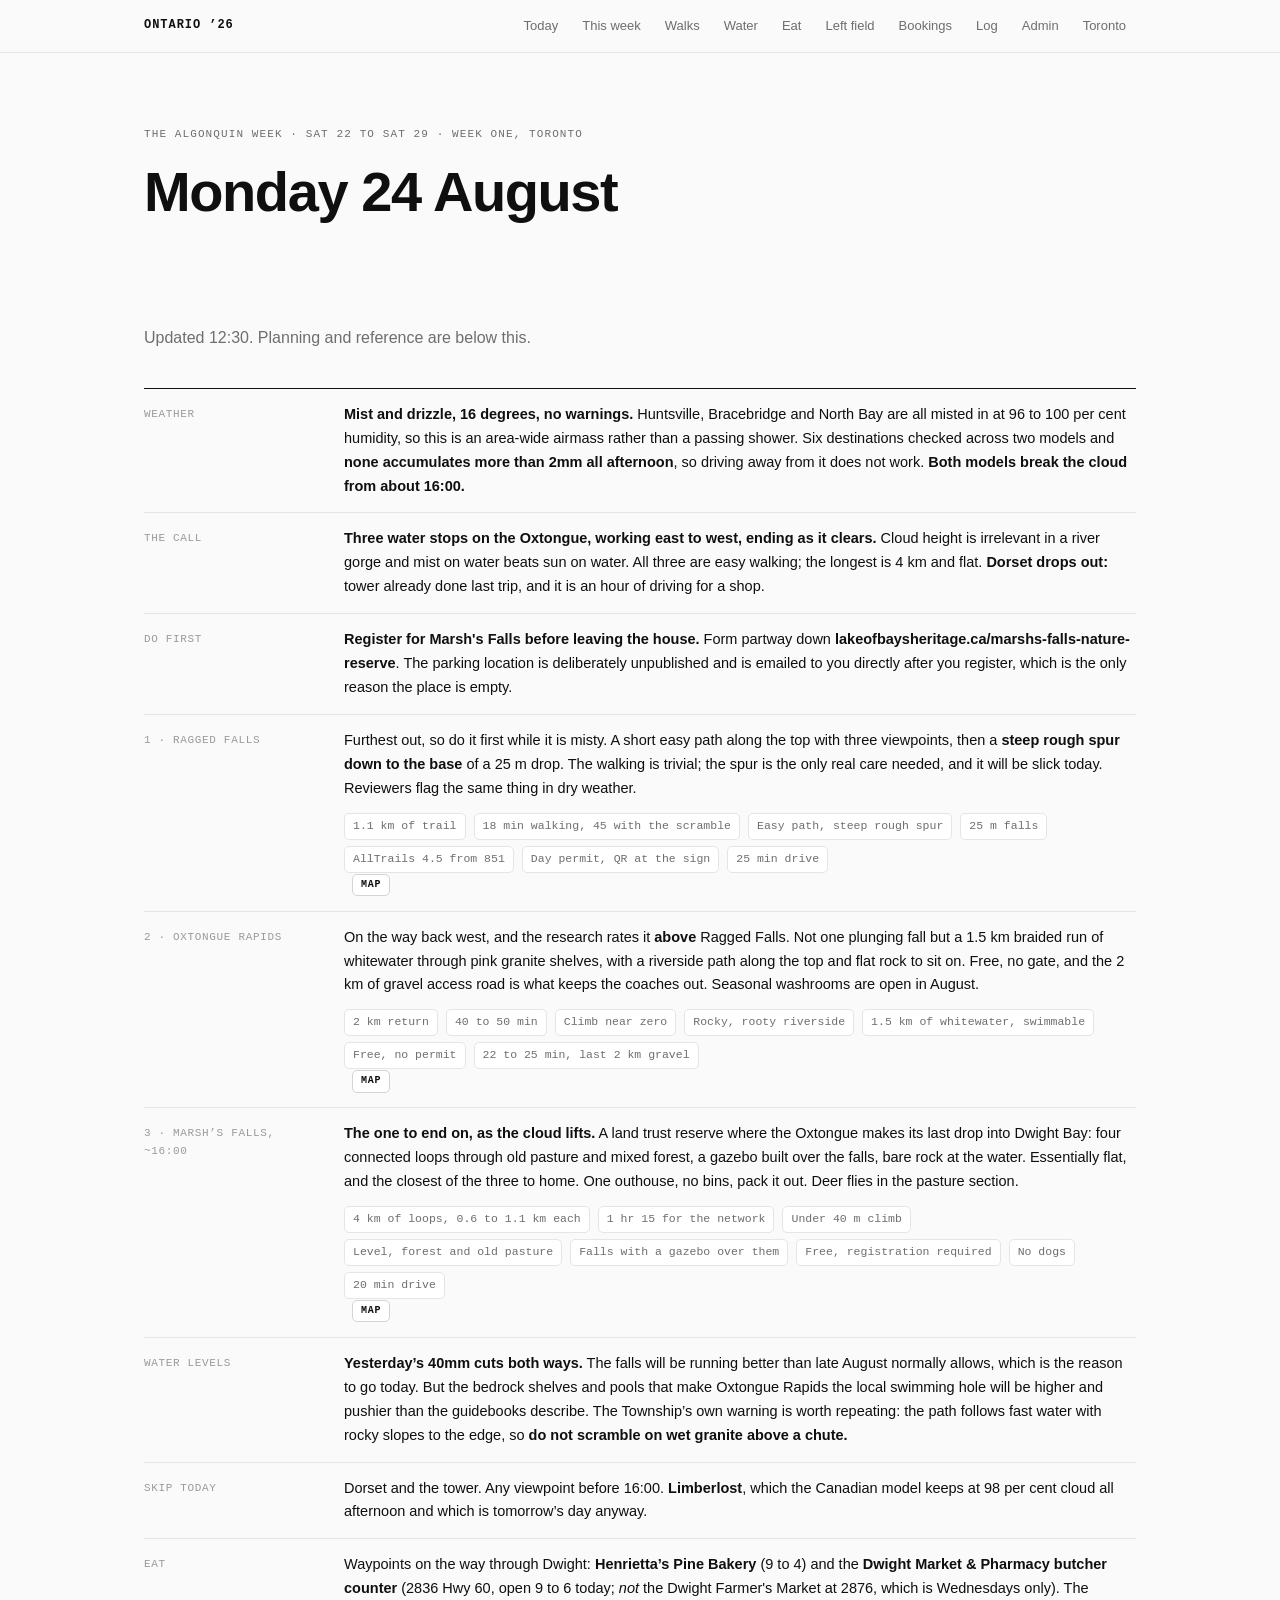
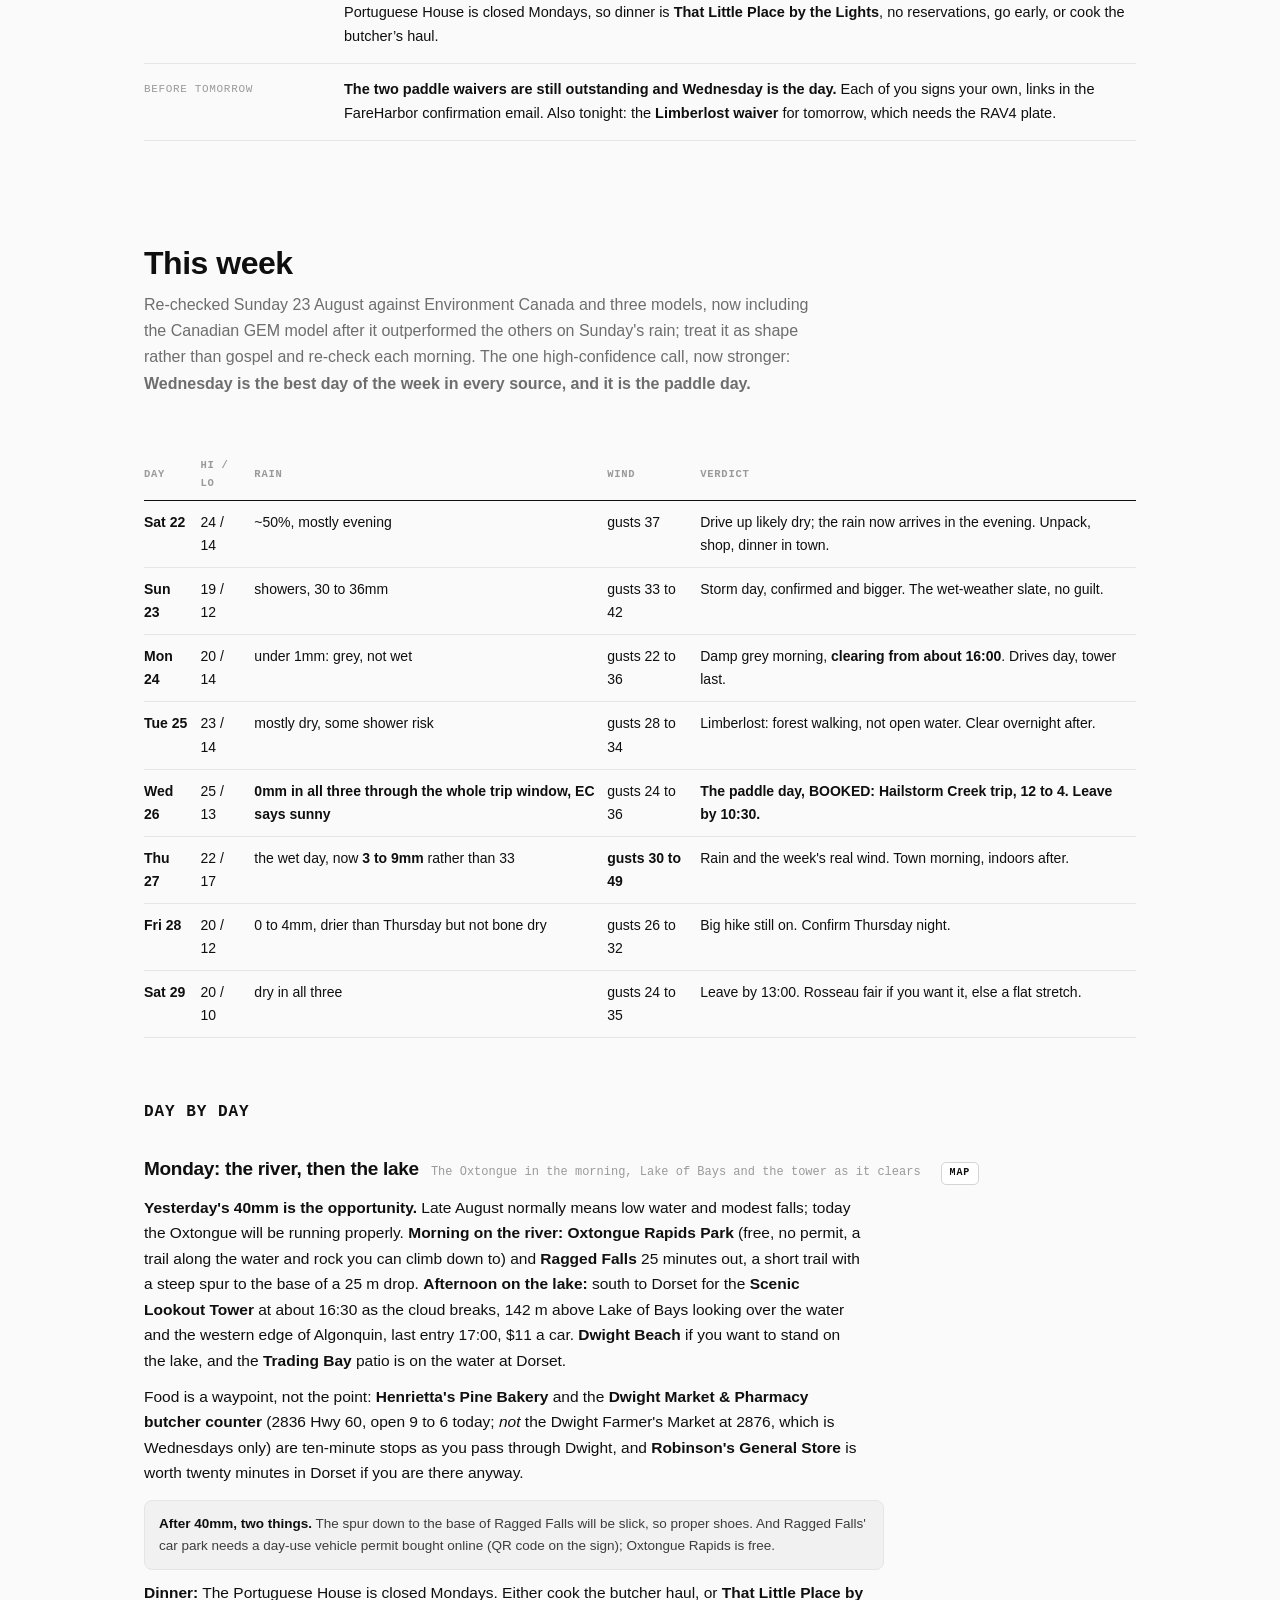
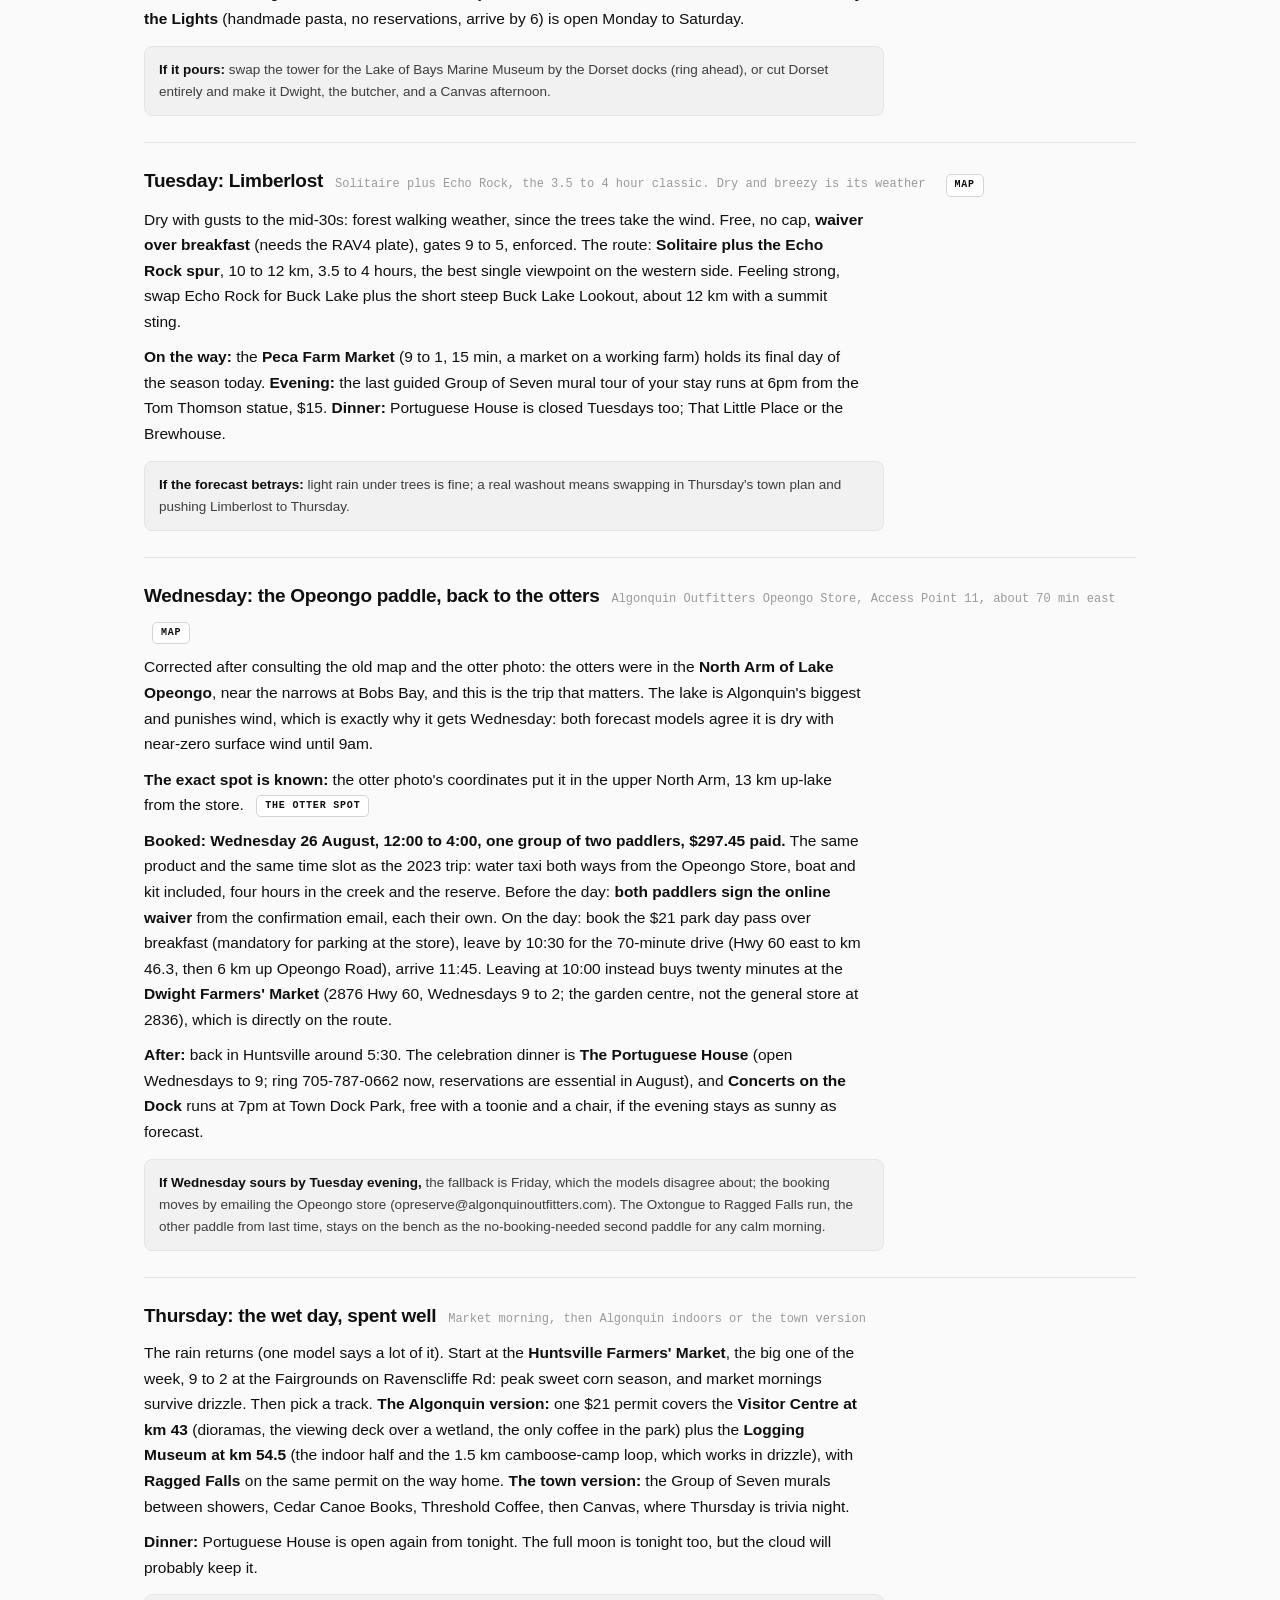
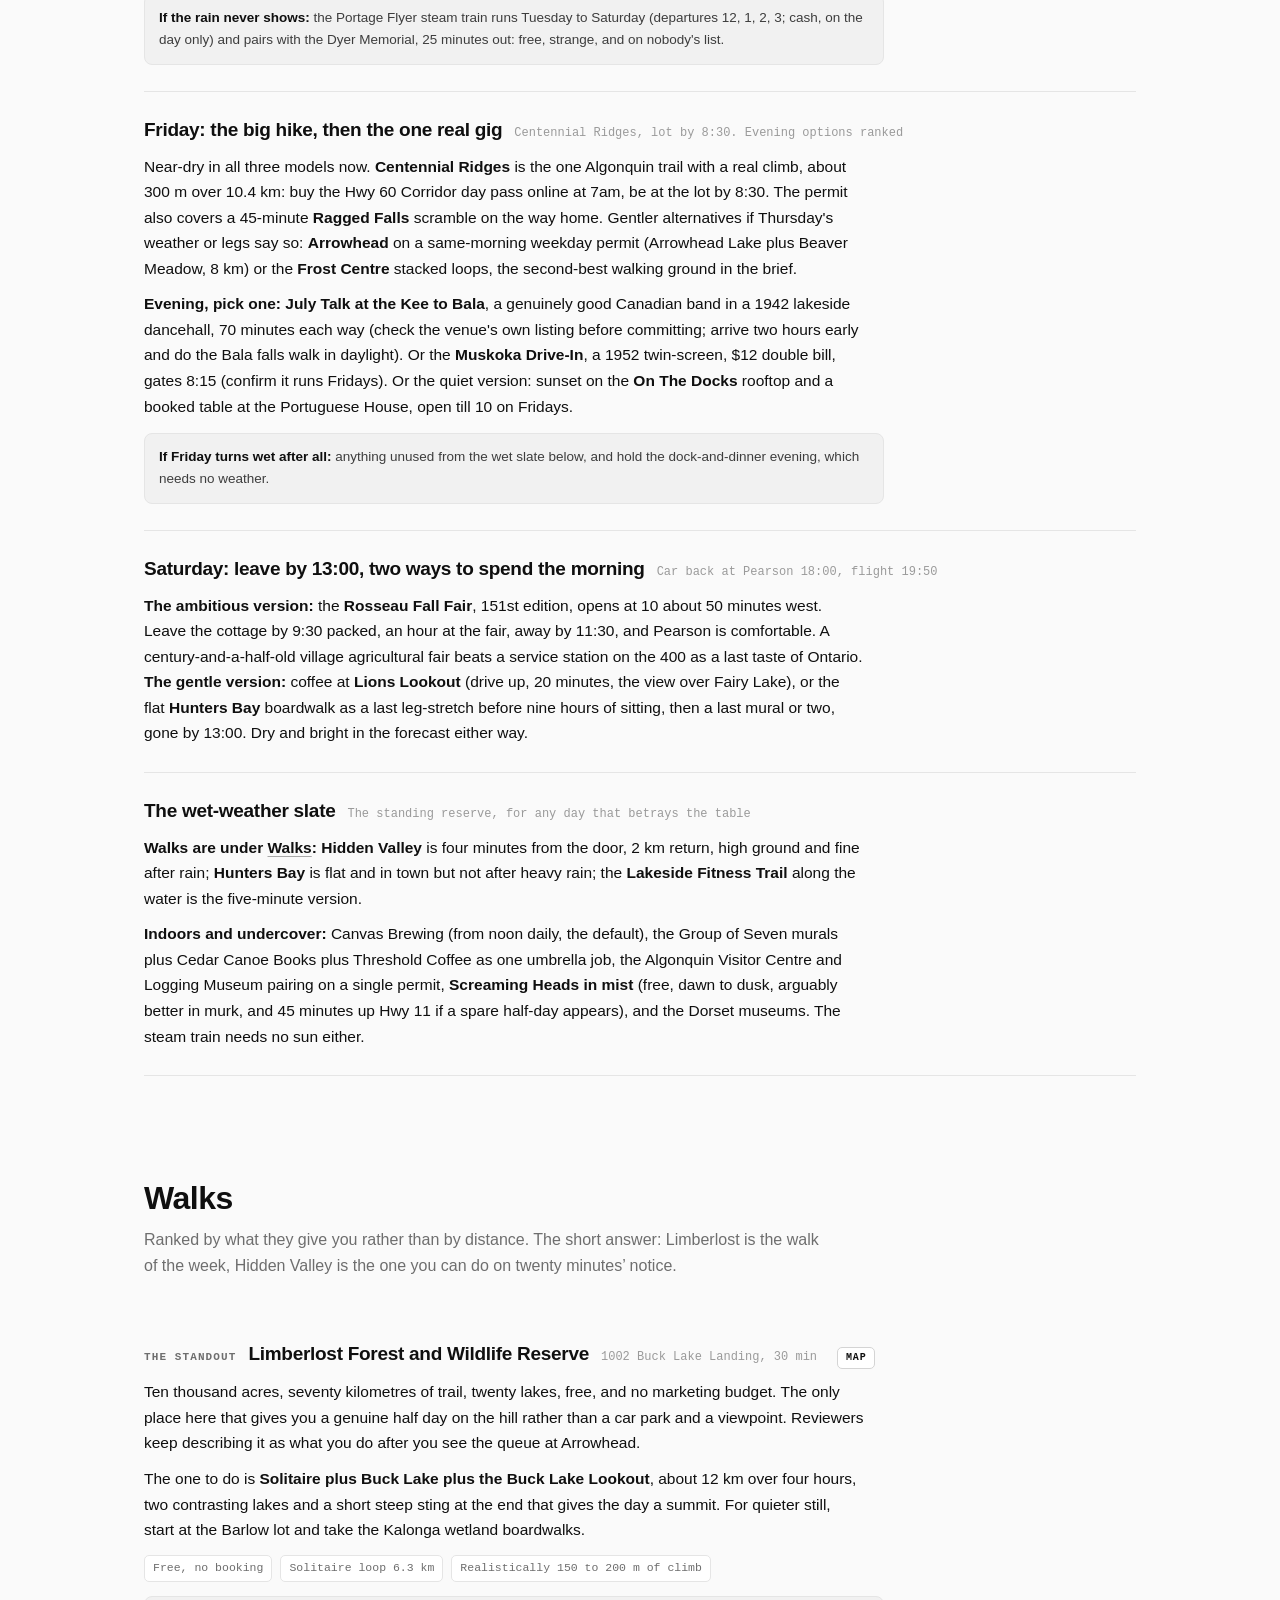
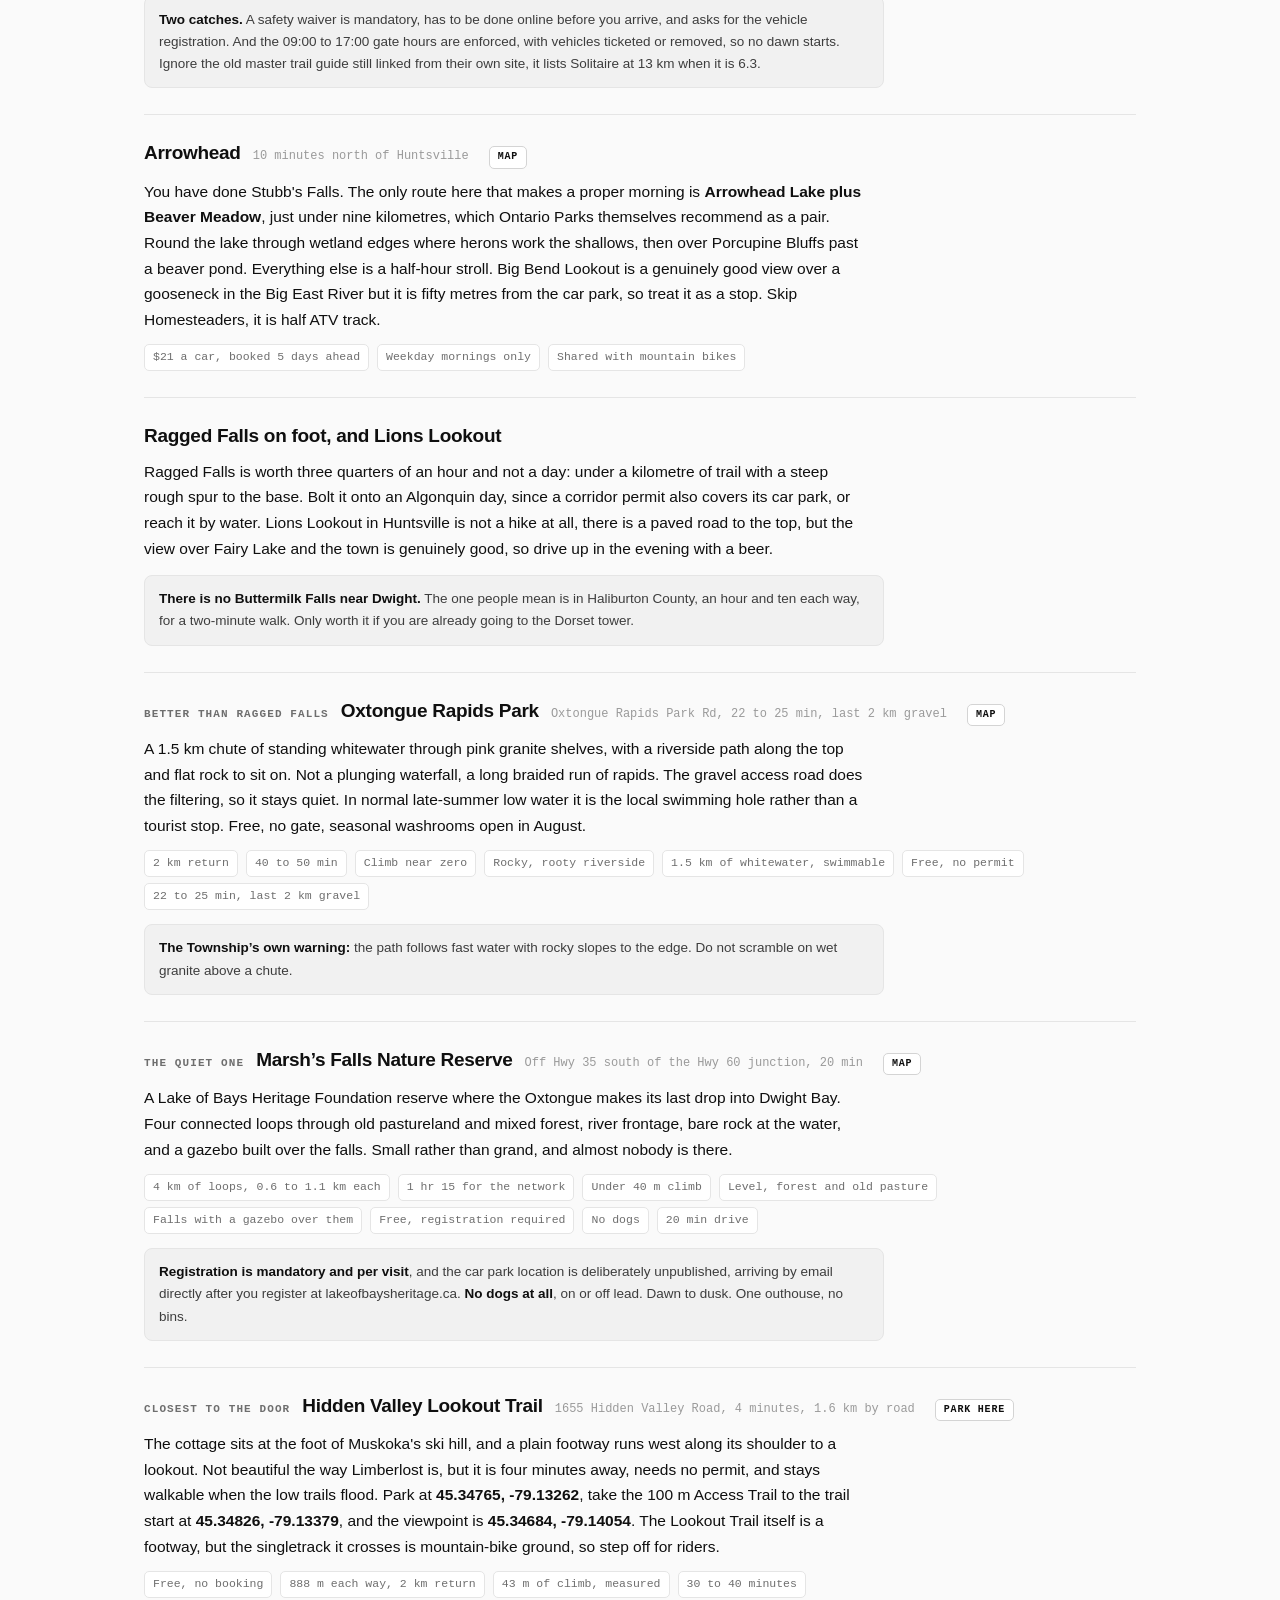
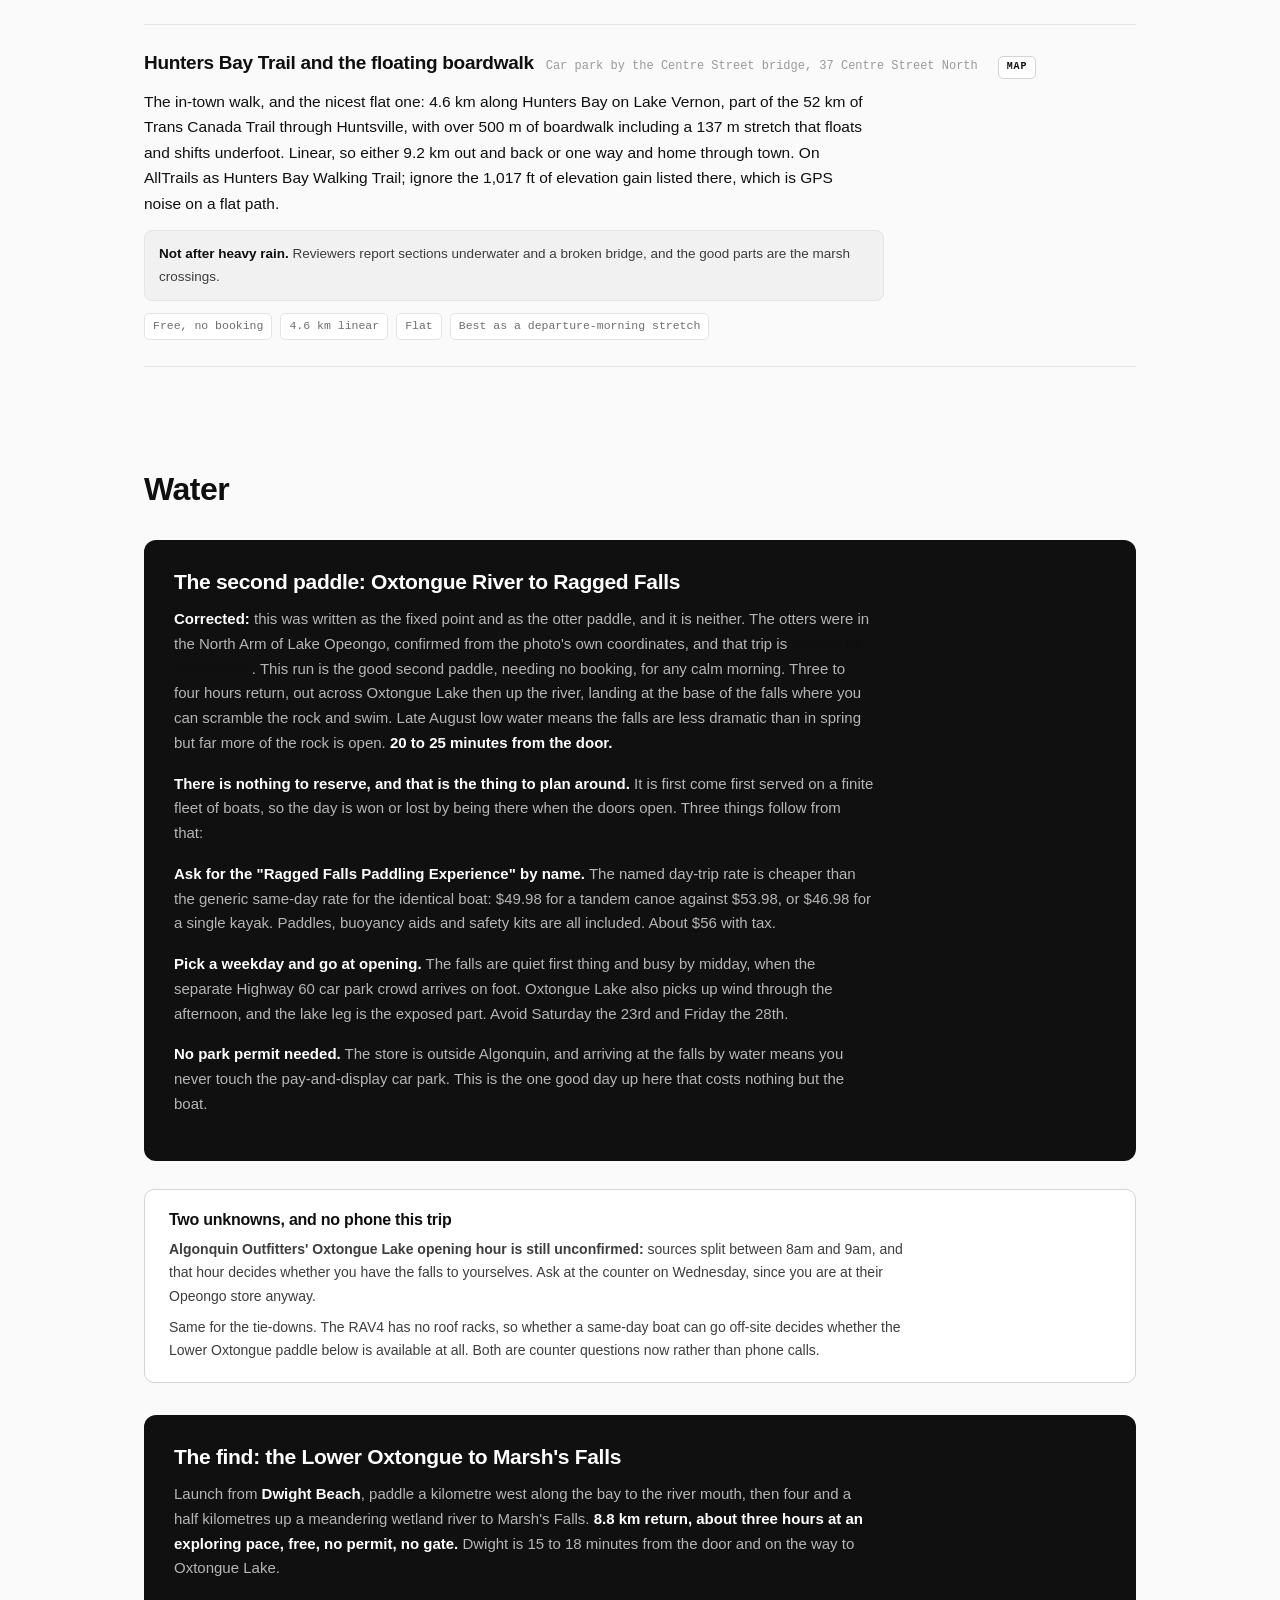
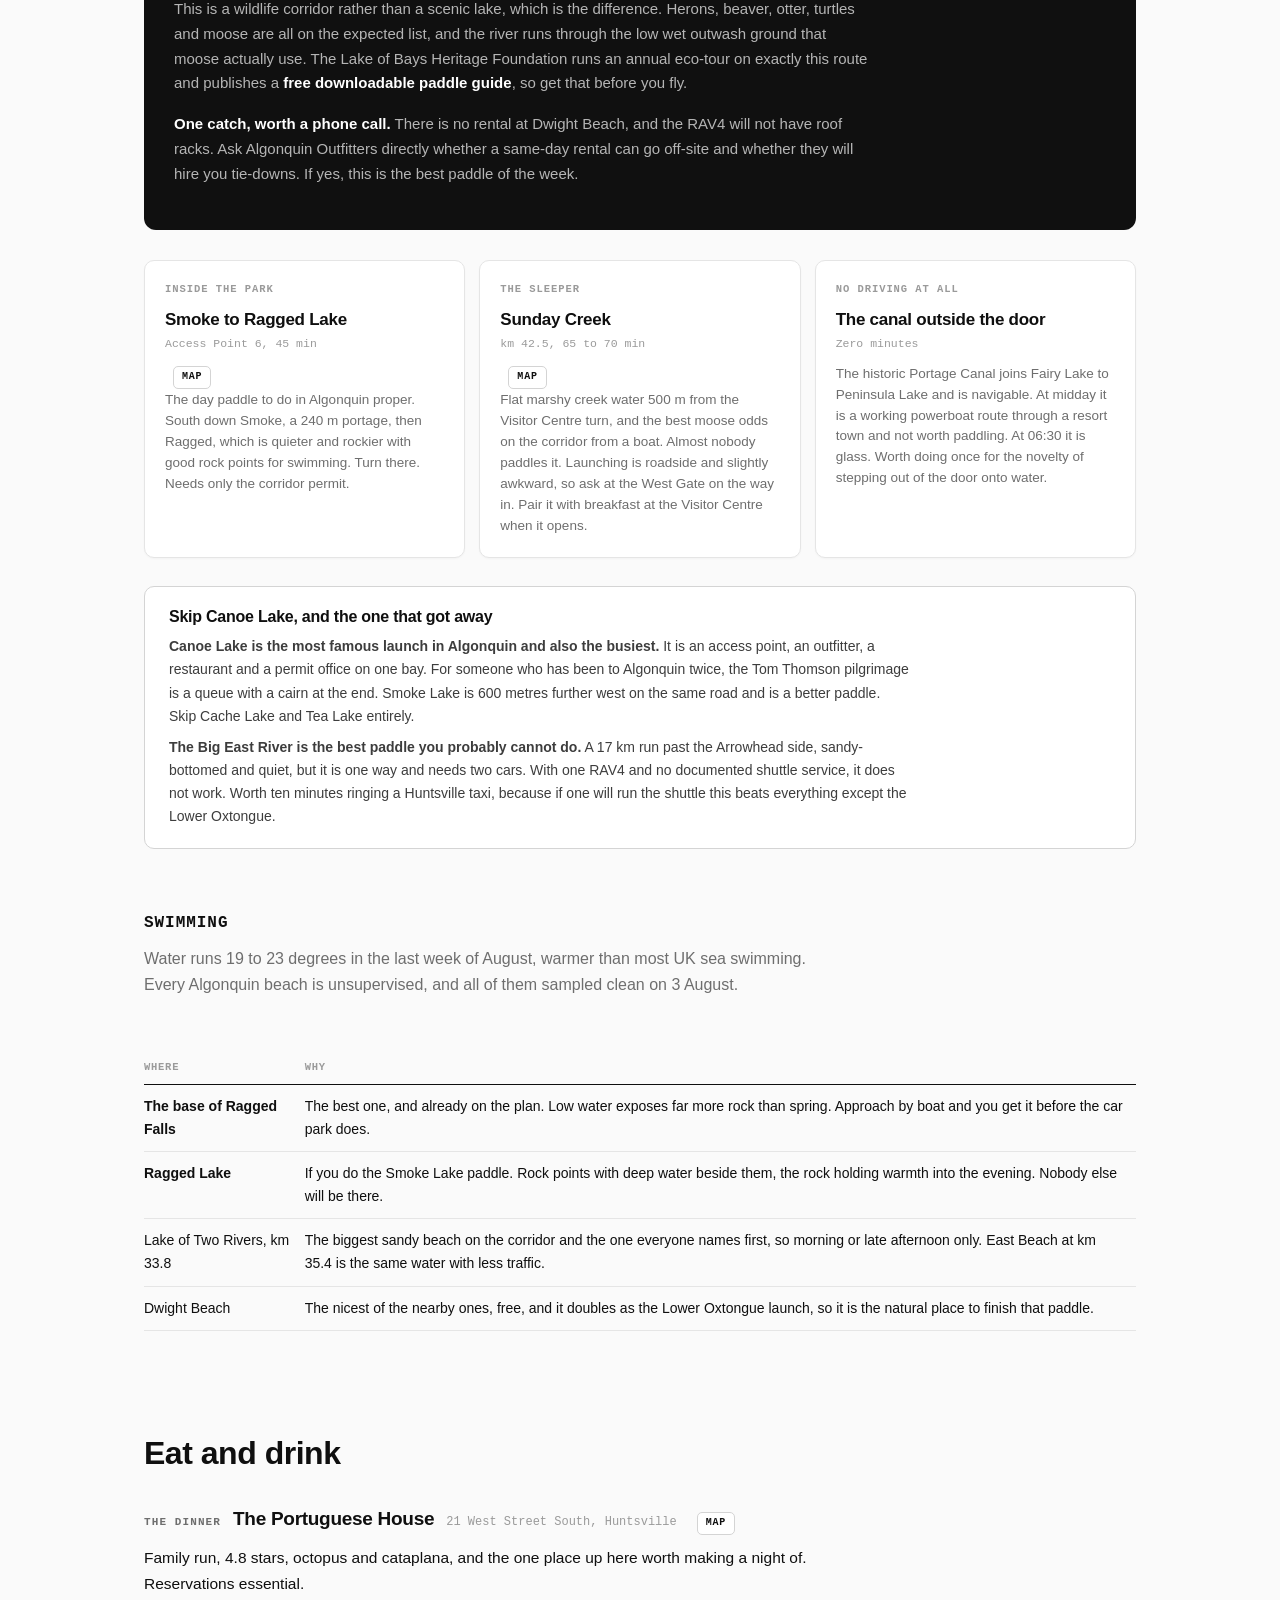
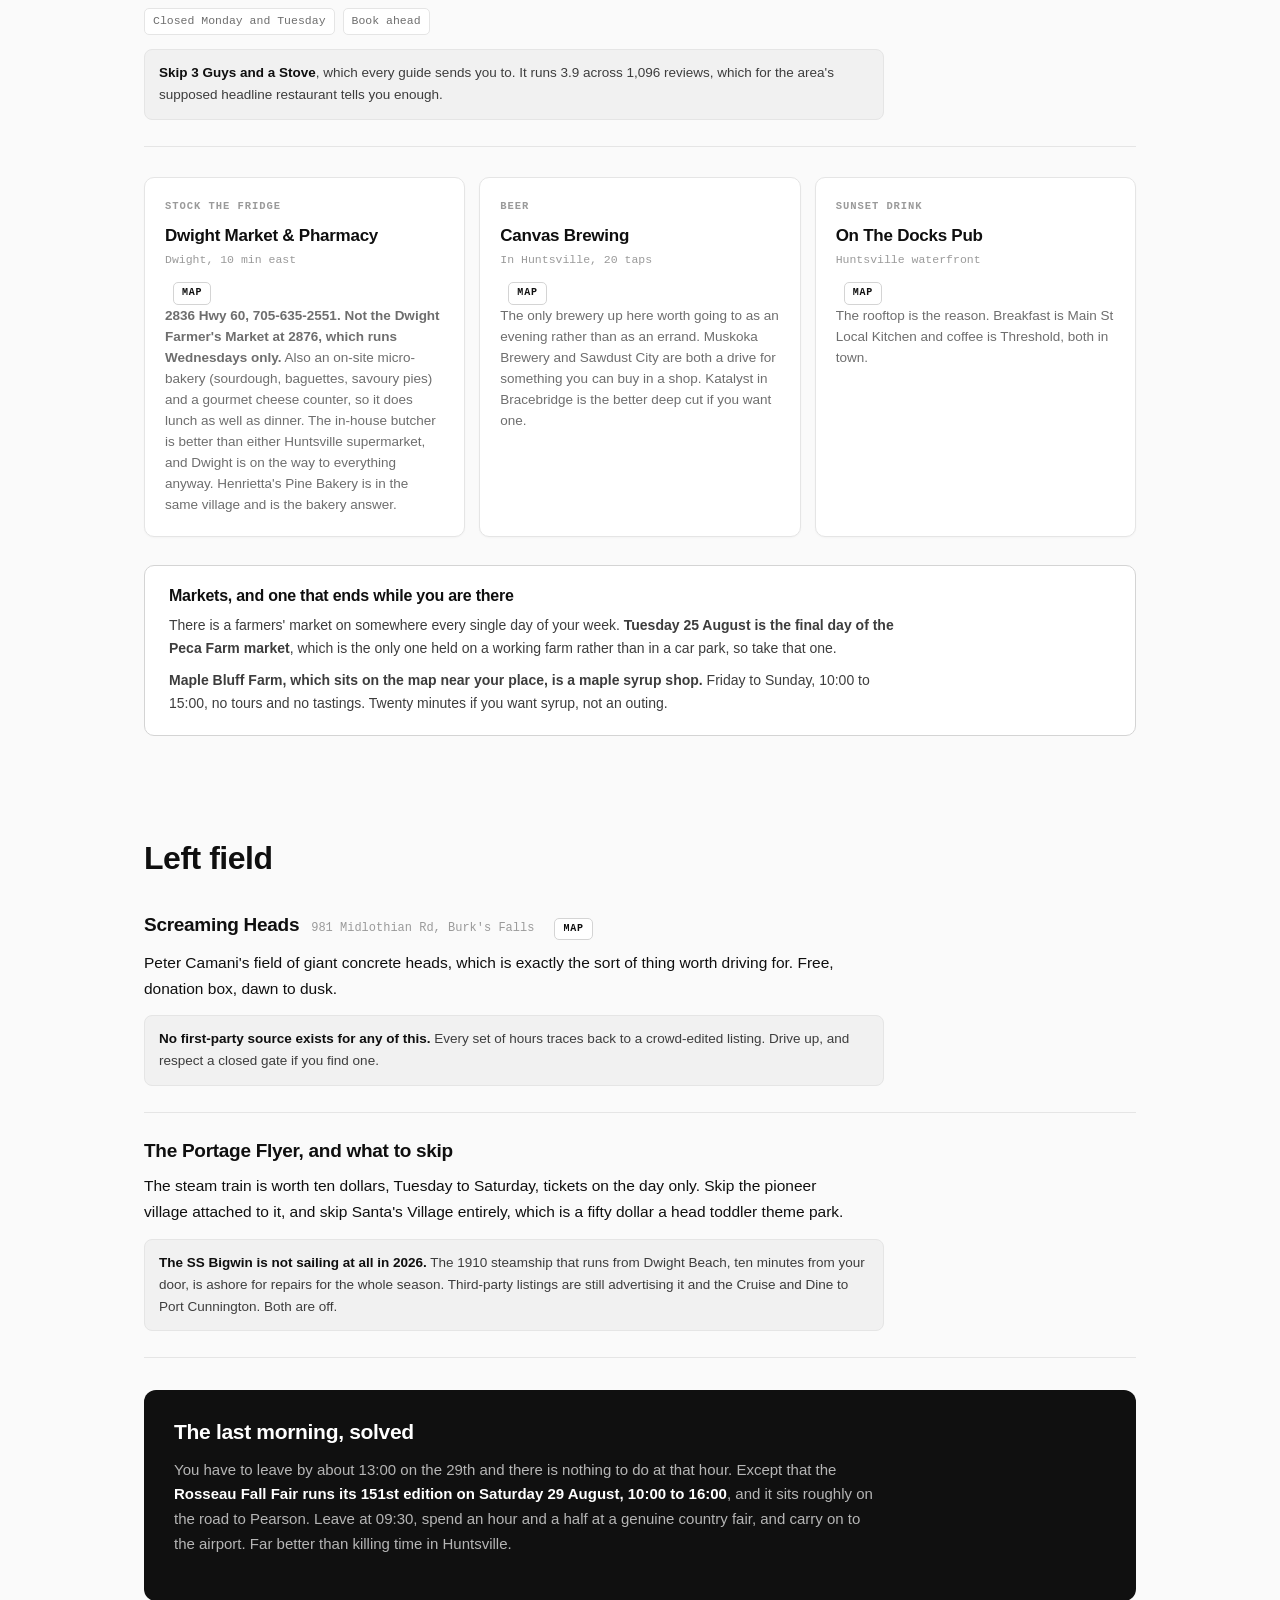
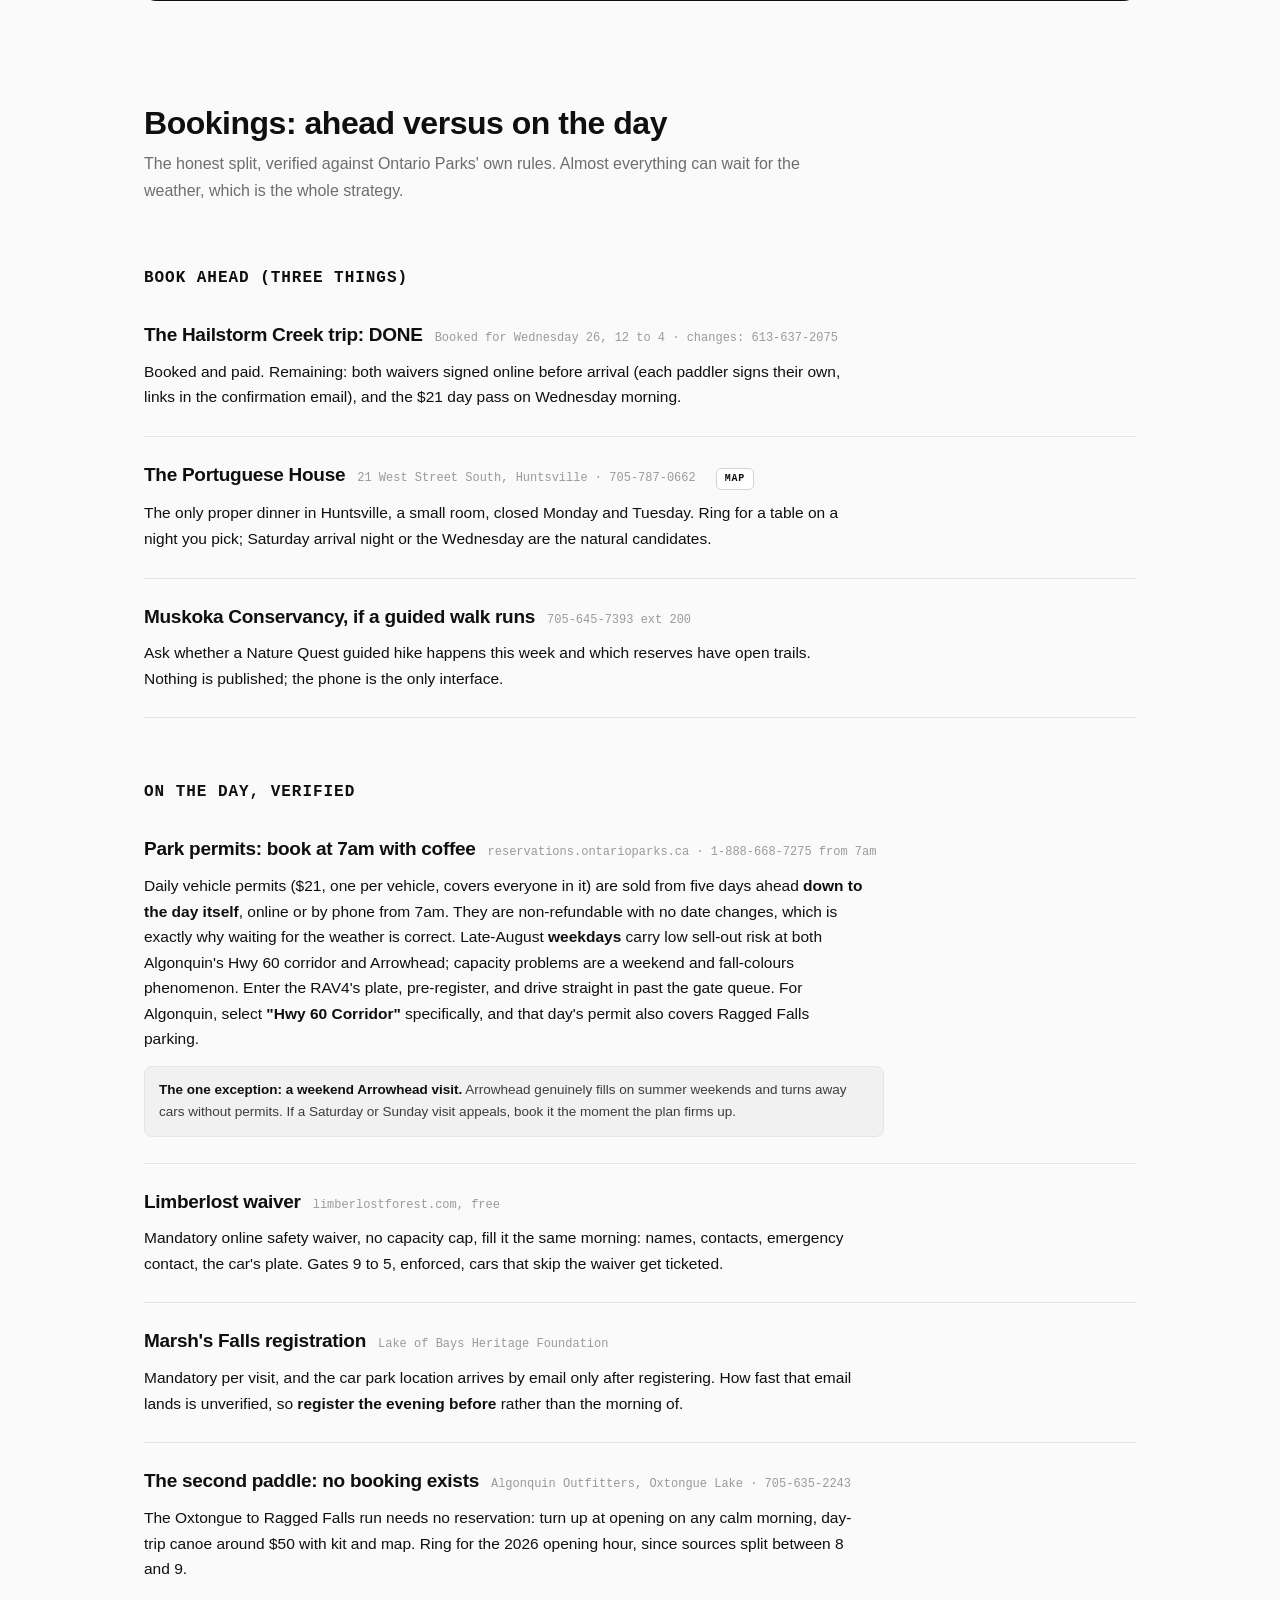
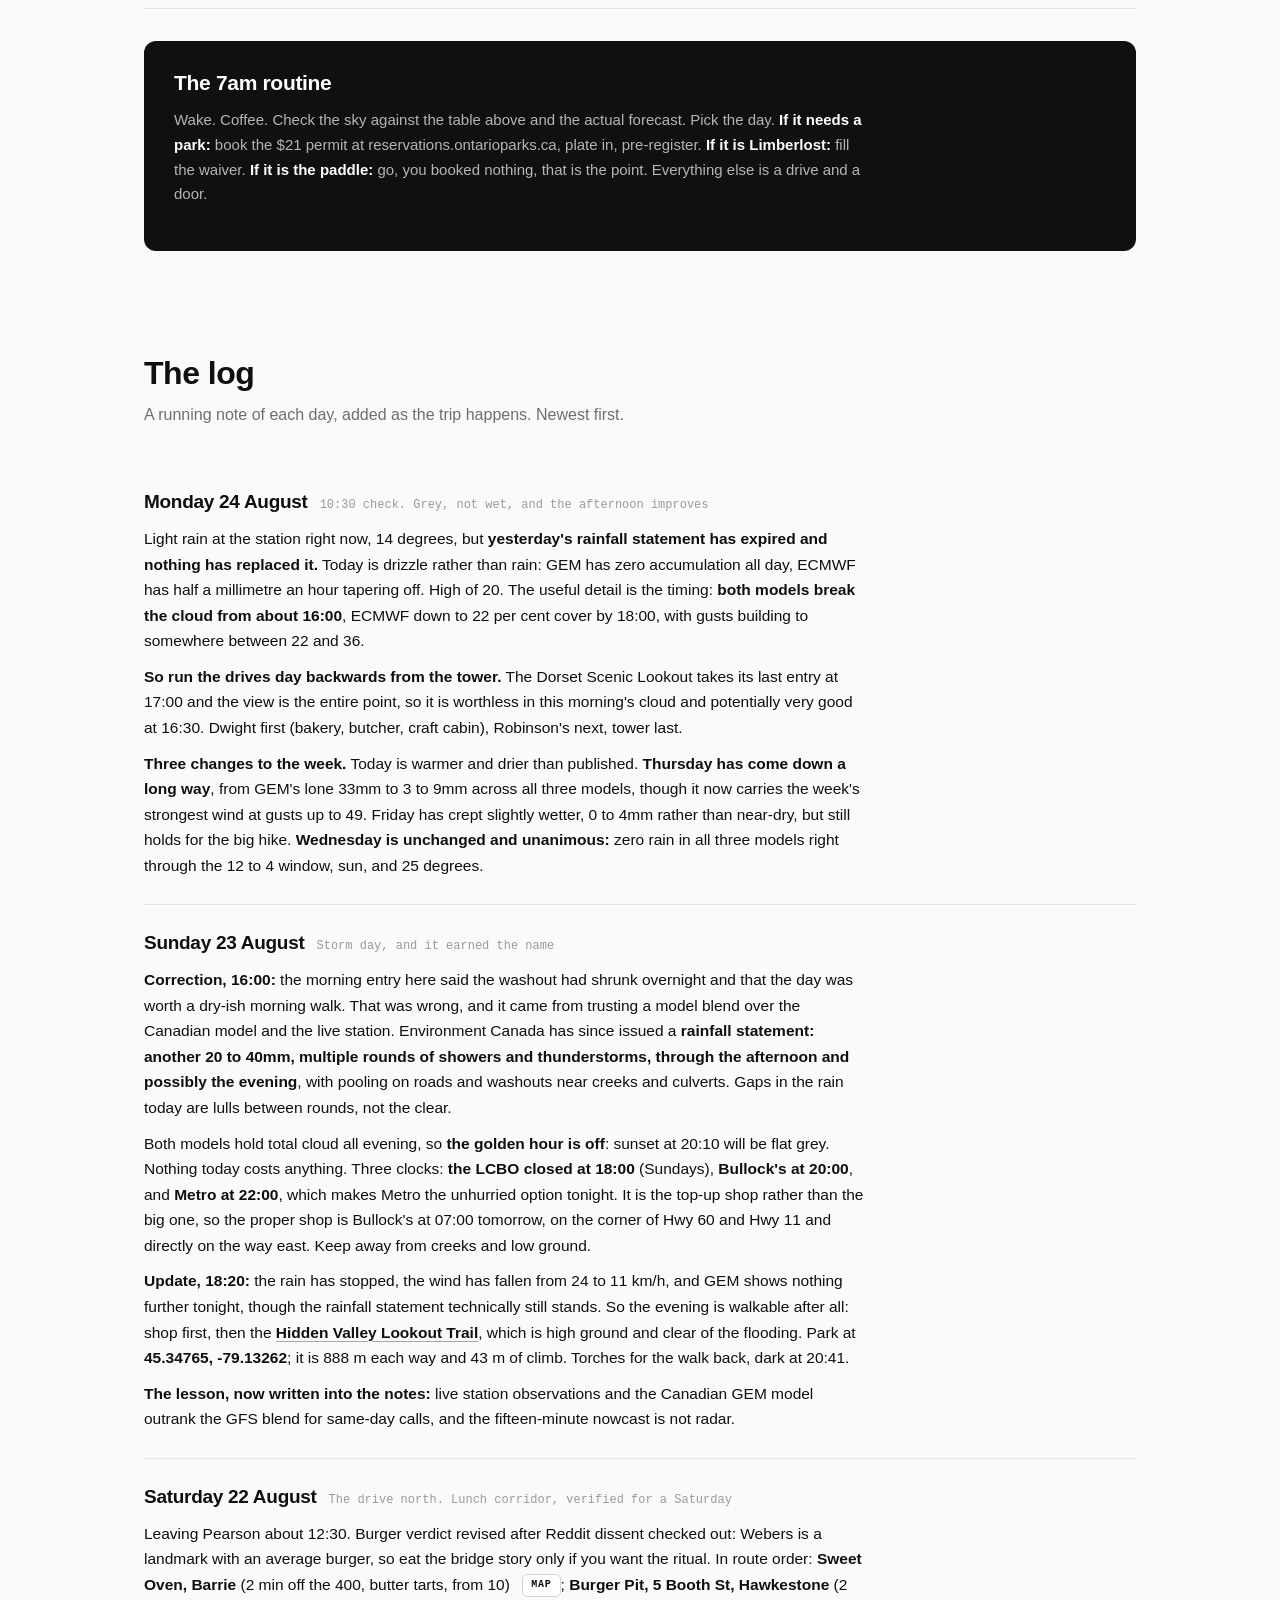
==== commit 923af0c9: "Disambiguate Dwight Market & Pharmacy (2836, daily) from Dwight Farmer's Market (2876, Weds)" ====
--- a/index.html
+++ b/index.html
@@ -47,7 +47,7 @@
       <a class="maplink" href="https://www.google.com/maps/search/?api=1&query=45.31188%2C-78.99019" target="_blank" rel="noopener">Map</a></div></div>
     <div><div class="when">Water levels</div><div><strong>Yesterday&rsquo;s 40mm cuts both ways.</strong> The falls will be running better than late August normally allows, which is the reason to go today. But the bedrock shelves and pools that make Oxtongue Rapids the local swimming hole will be higher and pushier than the guidebooks describe. The Township&rsquo;s own warning is worth repeating: the path follows fast water with rocky slopes to the edge, so <strong>do not scramble on wet granite above a chute.</strong></div></div>
     <div><div class="when">Skip today</div><div>Dorset and the tower. Any viewpoint before 16:00. <strong>Limberlost</strong>, which the Canadian model keeps at 98 per cent cloud all afternoon and which is tomorrow&rsquo;s day anyway.</div></div>
-    <div><div class="when">Eat</div><div>Waypoints on the way through Dwight: <strong>Henrietta&rsquo;s Pine Bakery</strong> (9 to 4) and the <strong>Dwight Market butcher counter</strong>. The Portuguese House is closed Mondays, so dinner is <strong>That Little Place by the Lights</strong>, no reservations, go early, or cook the butcher&rsquo;s haul.</div></div>
+    <div><div class="when">Eat</div><div>Waypoints on the way through Dwight: <strong>Henrietta&rsquo;s Pine Bakery</strong> (9 to 4) and the <strong>Dwight Market &amp; Pharmacy butcher counter</strong> (2836 Hwy 60, open 9 to 6 today; <em>not</em> the Dwight Farmer's Market at 2876, which is Wednesdays only). The Portuguese House is closed Mondays, so dinner is <strong>That Little Place by the Lights</strong>, no reservations, go early, or cook the butcher&rsquo;s haul.</div></div>
     <div><div class="when">Before tomorrow</div><div><strong>The two paddle waivers are still outstanding and Wednesday is the day.</strong> Each of you signs your own, links in the FareHarbor confirmation email. Also tonight: the <strong>Limberlost waiver</strong> for tomorrow, which needs the RAV4 plate.</div></div>
   </div>
 </section>
@@ -79,7 +79,7 @@
   <div class="entry">
     <div class="entry-head"><h3>Monday: the river, then the lake</h3><span class="addr">The Oxtongue in the morning, Lake of Bays and the tower as it clears</span><a class="maplink" href="https://www.google.com/maps/search/?api=1&query=Oxtongue%20Rapids%20Park%2C%20Dwight%2C%20Ontario" target="_blank" rel="noopener">Map</a></div>
     <p><strong>Yesterday's 40mm is the opportunity.</strong> Late August normally means low water and modest falls; today the Oxtongue will be running properly. <strong>Morning on the river:</strong> <strong>Oxtongue Rapids Park</strong> (free, no permit, a trail along the water and rock you can climb down to) and <strong>Ragged Falls</strong> 25 minutes out, a short trail with a steep spur to the base of a 25 m drop. <strong>Afternoon on the lake:</strong> south to Dorset for the <strong>Scenic Lookout Tower</strong> at about 16:30 as the cloud breaks, 142 m above Lake of Bays looking over the water and the western edge of Algonquin, last entry 17:00, $11 a car. <strong>Dwight Beach</strong> if you want to stand on the lake, and the <strong>Trading Bay</strong> patio is on the water at Dorset.</p>
-    <p>Food is a waypoint, not the point: <strong>Henrietta's Pine Bakery</strong> and the <strong>Dwight Market butcher counter</strong> are ten-minute stops as you pass through Dwight, and <strong>Robinson's General Store</strong> is worth twenty minutes in Dorset if you are there anyway.</p>
+    <p>Food is a waypoint, not the point: <strong>Henrietta's Pine Bakery</strong> and the <strong>Dwight Market &amp; Pharmacy butcher counter</strong> (2836 Hwy 60, open 9 to 6 today; <em>not</em> the Dwight Farmer's Market at 2876, which is Wednesdays only) are ten-minute stops as you pass through Dwight, and <strong>Robinson's General Store</strong> is worth twenty minutes in Dorset if you are there anyway.</p>
     <div class="trap"><strong>After 40mm, two things.</strong> The spur down to the base of Ragged Falls will be slick, so proper shoes. And Ragged Falls' car park needs a day-use vehicle permit bought online (QR code on the sign); Oxtongue Rapids is free.</div>
     <p><strong>Dinner:</strong> The Portuguese House is closed Mondays. Either cook the butcher haul, or <strong>That Little Place by the Lights</strong> (handmade pasta, no reservations, arrive by 6) is open Monday to Saturday.</p>
     <div class="trap"><strong>If it pours:</strong> swap the tower for the Lake of Bays Marine Museum by the Dorset docks (ring ahead), or cut Dorset entirely and make it Dwight, the butcher, and a Canvas afternoon.</div>
@@ -94,7 +94,7 @@
     <div class="entry-head"><h3>Wednesday: the Opeongo paddle, back to the otters</h3><span class="addr">Algonquin Outfitters Opeongo Store, Access Point 11, about 70 min east</span><a class="maplink" href="https://www.google.com/maps/search/?api=1&query=Algonquin%20Outfitters%20Opeongo%20Store%2C%20Lake%20Opeongo%2C%20Algonquin%20Park%2C%20Ontario" target="_blank" rel="noopener">Map</a></div>
     <p>Corrected after consulting the old map and the otter photo: the otters were in the <strong>North Arm of Lake Opeongo</strong>, near the narrows at Bobs Bay, and this is the trip that matters. The lake is Algonquin's biggest and punishes wind, which is exactly why it gets Wednesday: both forecast models agree it is dry with near-zero surface wind until 9am.</p>
     <p><strong>The exact spot is known:</strong> the otter photo's coordinates put it in the upper North Arm, 13 km up-lake from the store. <a class="maplink" href="https://www.google.com/maps/search/?api=1&query=45.72161%2C-78.45585" target="_blank" rel="noopener">The otter spot</a></p>
-    <p><strong>Booked: Wednesday 26 August, 12:00 to 4:00, one group of two paddlers, $297.45 paid.</strong> The same product and the same time slot as the 2023 trip: water taxi both ways from the Opeongo Store, boat and kit included, four hours in the creek and the reserve. Before the day: <strong>both paddlers sign the online waiver</strong> from the confirmation email, each their own. On the day: book the $21 park day pass over breakfast (mandatory for parking at the store), leave by 10:30 for the 70-minute drive (Hwy 60 east to km 46.3, then 6 km up Opeongo Road), arrive 11:45. Leaving at 10:00 instead buys twenty minutes at the <strong>Dwight Farmers' Market</strong> (9 to 2), which is directly on the route.</p>
+    <p><strong>Booked: Wednesday 26 August, 12:00 to 4:00, one group of two paddlers, $297.45 paid.</strong> The same product and the same time slot as the 2023 trip: water taxi both ways from the Opeongo Store, boat and kit included, four hours in the creek and the reserve. Before the day: <strong>both paddlers sign the online waiver</strong> from the confirmation email, each their own. On the day: book the $21 park day pass over breakfast (mandatory for parking at the store), leave by 10:30 for the 70-minute drive (Hwy 60 east to km 46.3, then 6 km up Opeongo Road), arrive 11:45. Leaving at 10:00 instead buys twenty minutes at the <strong>Dwight Farmers' Market</strong> (2876 Hwy 60, Wednesdays 9 to 2; the garden centre, not the general store at 2836), which is directly on the route.</p>
     <p><strong>After:</strong> back in Huntsville around 5:30. The celebration dinner is <strong>The Portuguese House</strong> (open Wednesdays to 9; ring 705-787-0662 now, reservations are essential in August), and <strong>Concerts on the Dock</strong> runs at 7pm at Town Dock Park, free with a toonie and a chair, if the evening stays as sunny as forecast.</p>
     <div class="trap"><strong>If Wednesday sours by Tuesday evening,</strong> the fallback is Friday, which the models disagree about; the booking moves by emailing the Opeongo store (opreserve@algonquinoutfitters.com). The Oxtongue to Ragged Falls run, the other paddle from last time, stays on the bench as the no-booking-needed second paddle for any calm morning.</div>
   </div>
@@ -252,8 +252,8 @@
 
   <div class="cards">
     <div class="card">
-      <h4>Stock the fridge</h4><h3>Dwight Market and Pharmacy</h3><p>Dwight, 10 min east</p><a class="maplink" href="https://www.google.com/maps/search/?api=1&query=Dwight%20Market%2C%20Dwight%2C%20Ontario" target="_blank" rel="noopener">Map</a>
-      <div class="detail">The in-house butcher is better than either Huntsville supermarket, and Dwight is on the way to everything anyway. Henrietta's Pine Bakery is in the same village and is the bakery answer.</div>
+      <h4>Stock the fridge</h4><h3>Dwight Market &amp; Pharmacy</h3><p>Dwight, 10 min east</p><a class="maplink" href="https://www.google.com/maps/search/?api=1&query=Dwight%20Market%2C%20Dwight%2C%20Ontario" target="_blank" rel="noopener">Map</a>
+      <div class="detail"><strong>2836 Hwy 60, 705-635-2551. Not the Dwight Farmer's Market at 2876, which runs Wednesdays only.</strong> Also an on-site micro-bakery (sourdough, baguettes, savoury pies) and a gourmet cheese counter, so it does lunch as well as dinner. The in-house butcher is better than either Huntsville supermarket, and Dwight is on the way to everything anyway. Henrietta's Pine Bakery is in the same village and is the bakery answer.</div>
     </div>
     <div class="card">
       <h4>Beer</h4><h3>Canvas Brewing</h3><p>In Huntsville, 20 taps</p><a class="maplink" href="https://www.google.com/maps/search/?api=1&query=Canvas%20Brewing%20Co%2C%20Huntsville%2C%20Ontario" target="_blank" rel="noopener">Map</a>
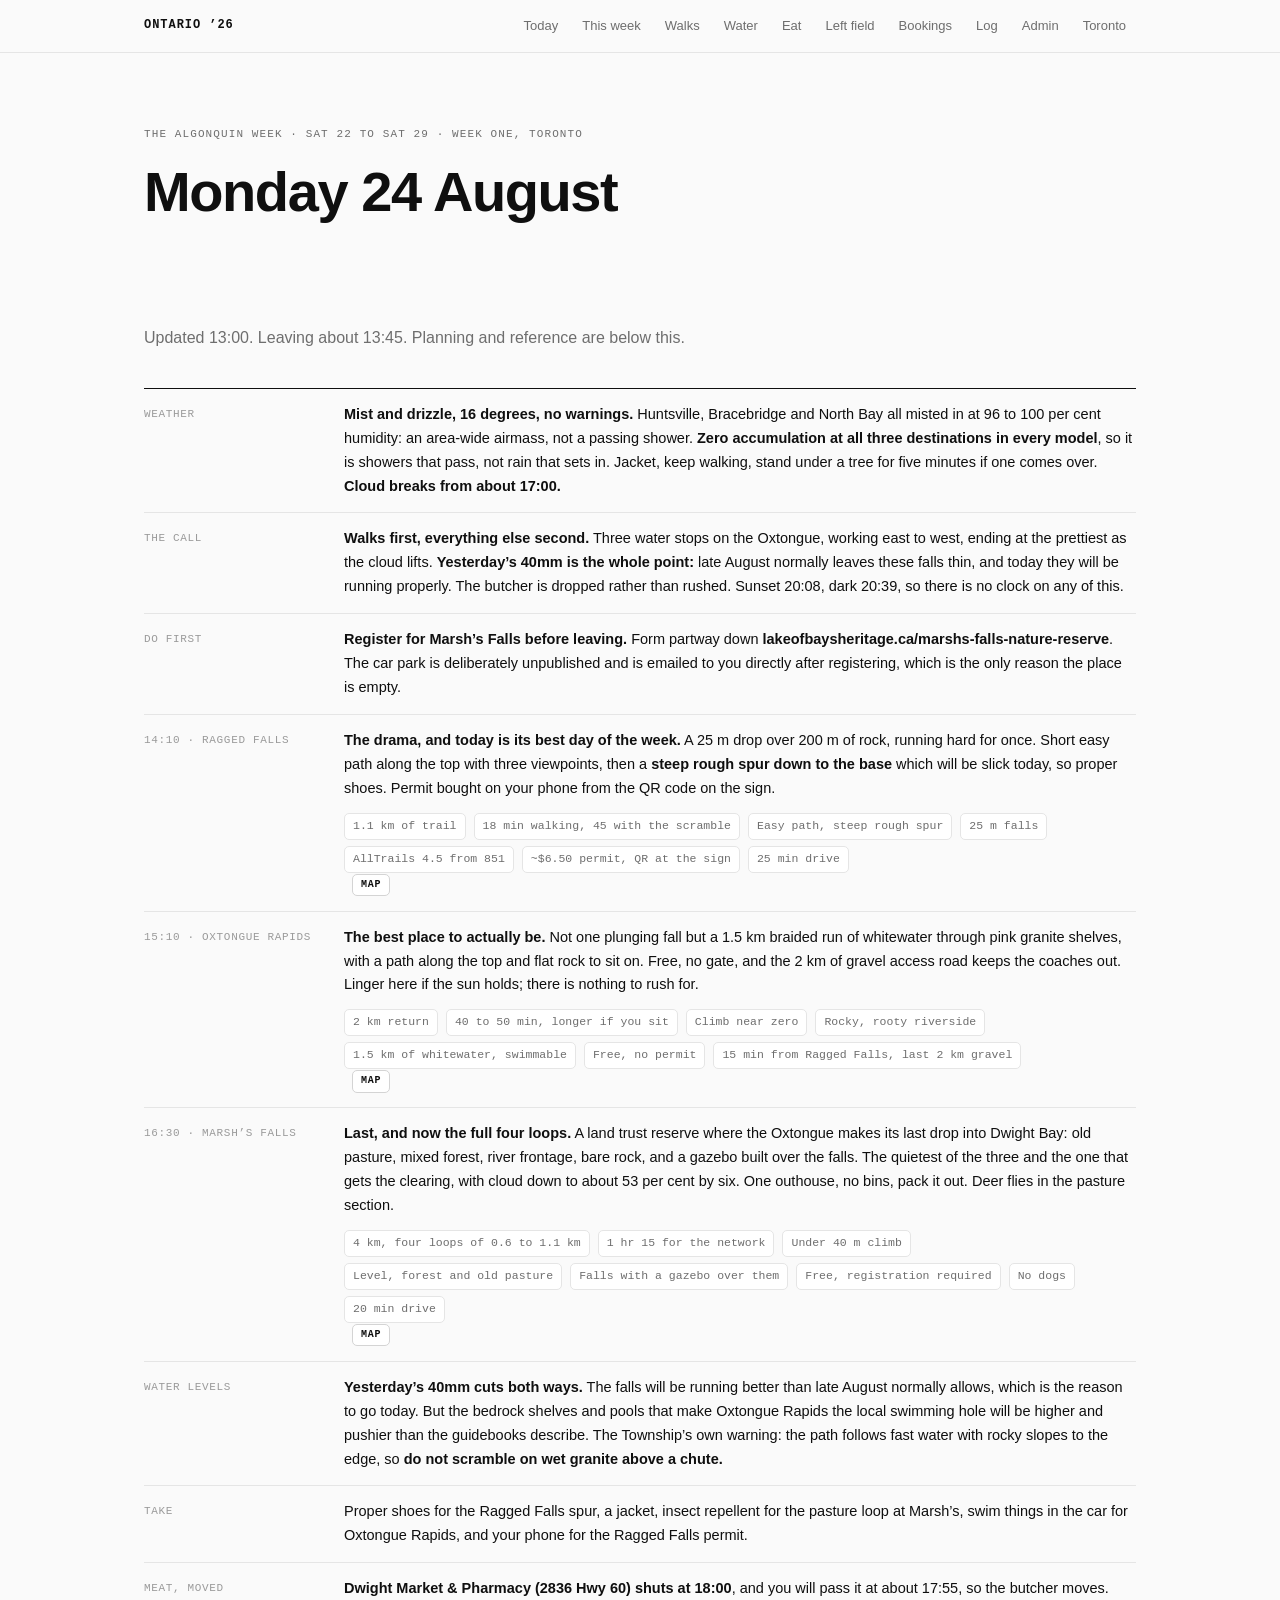
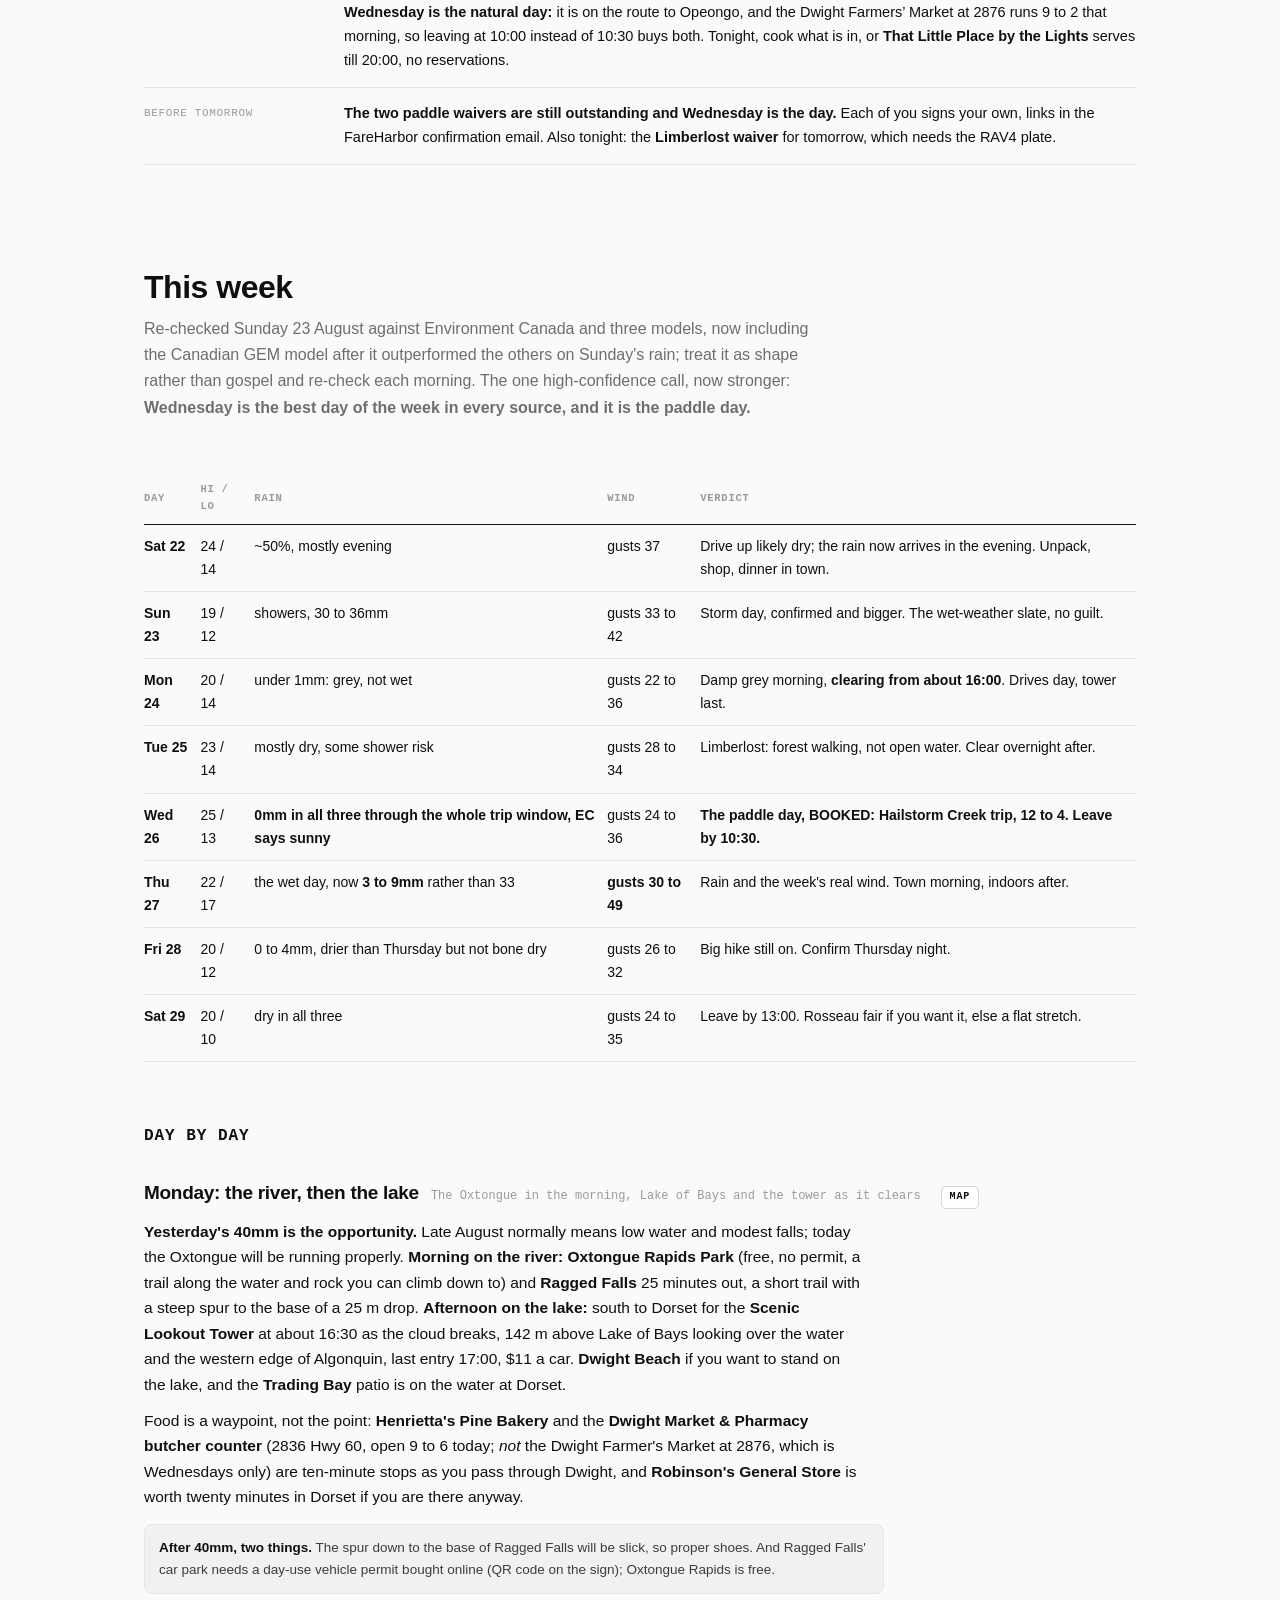
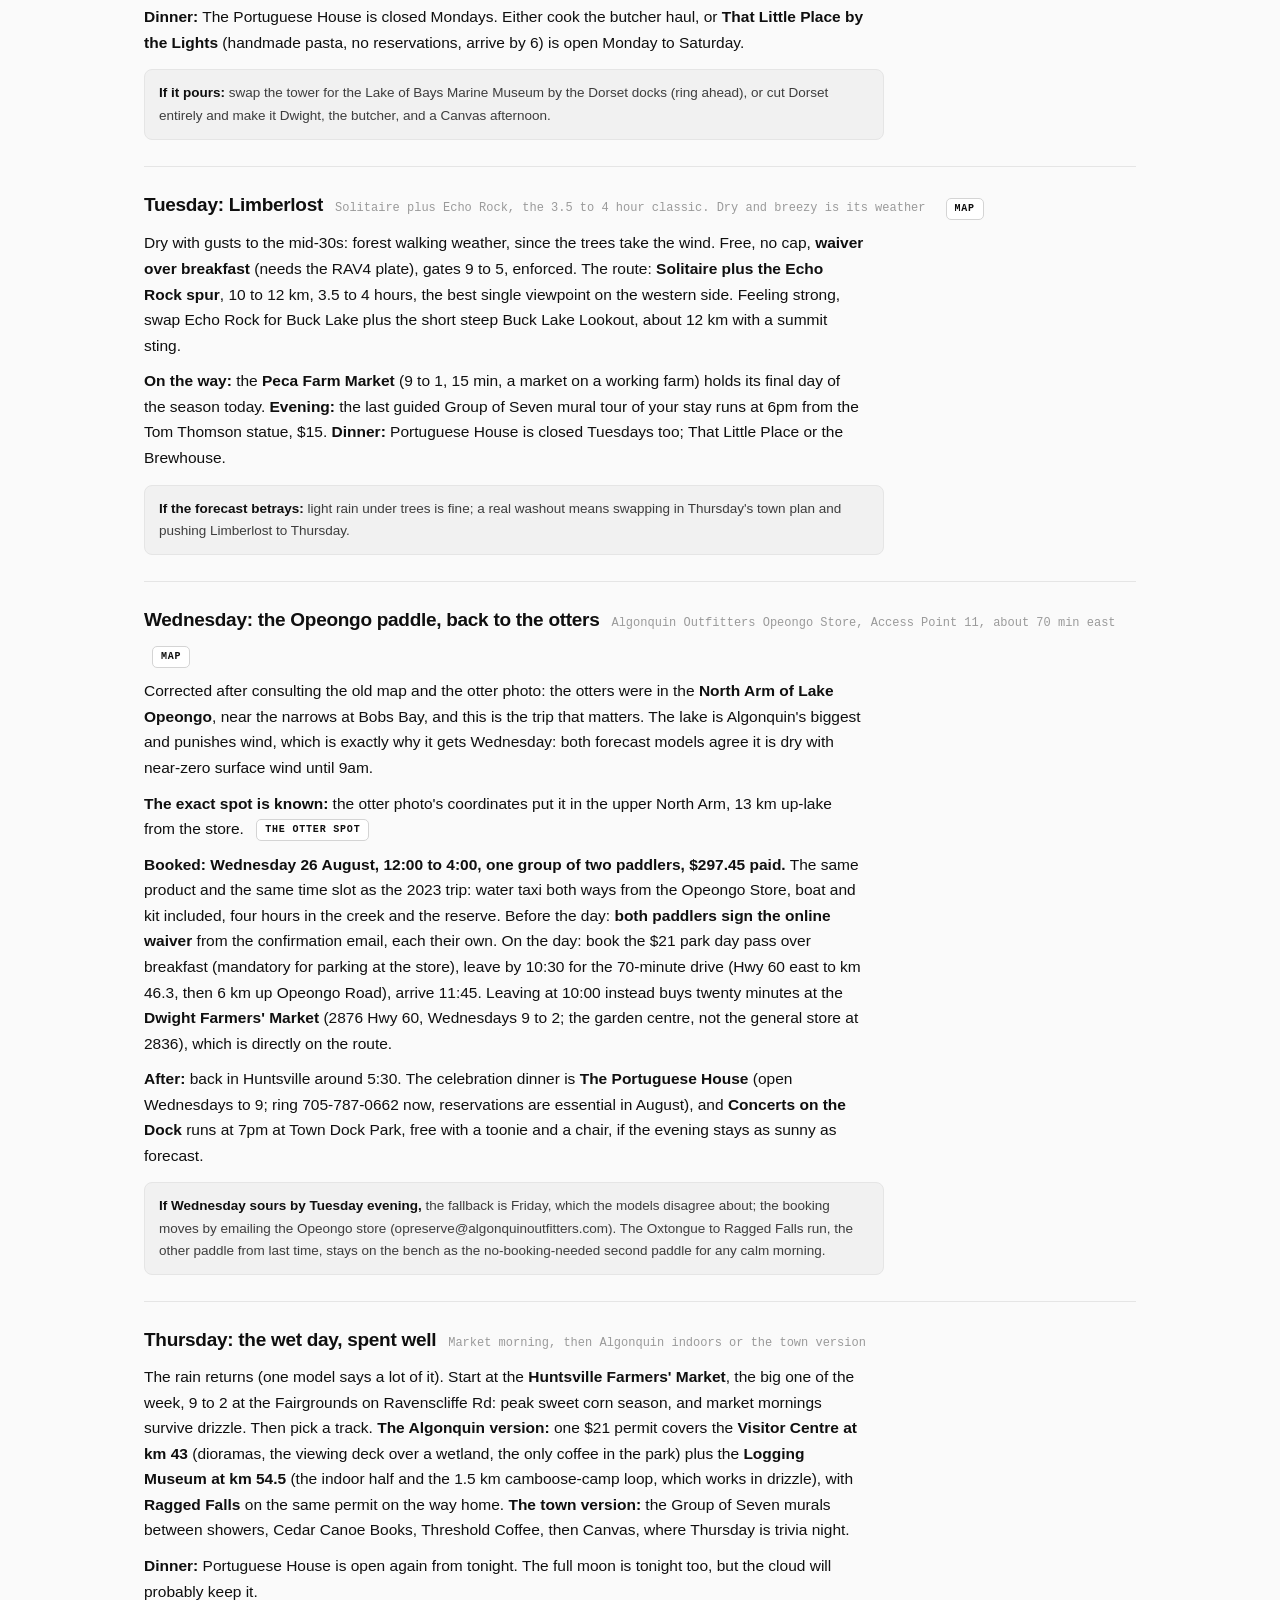
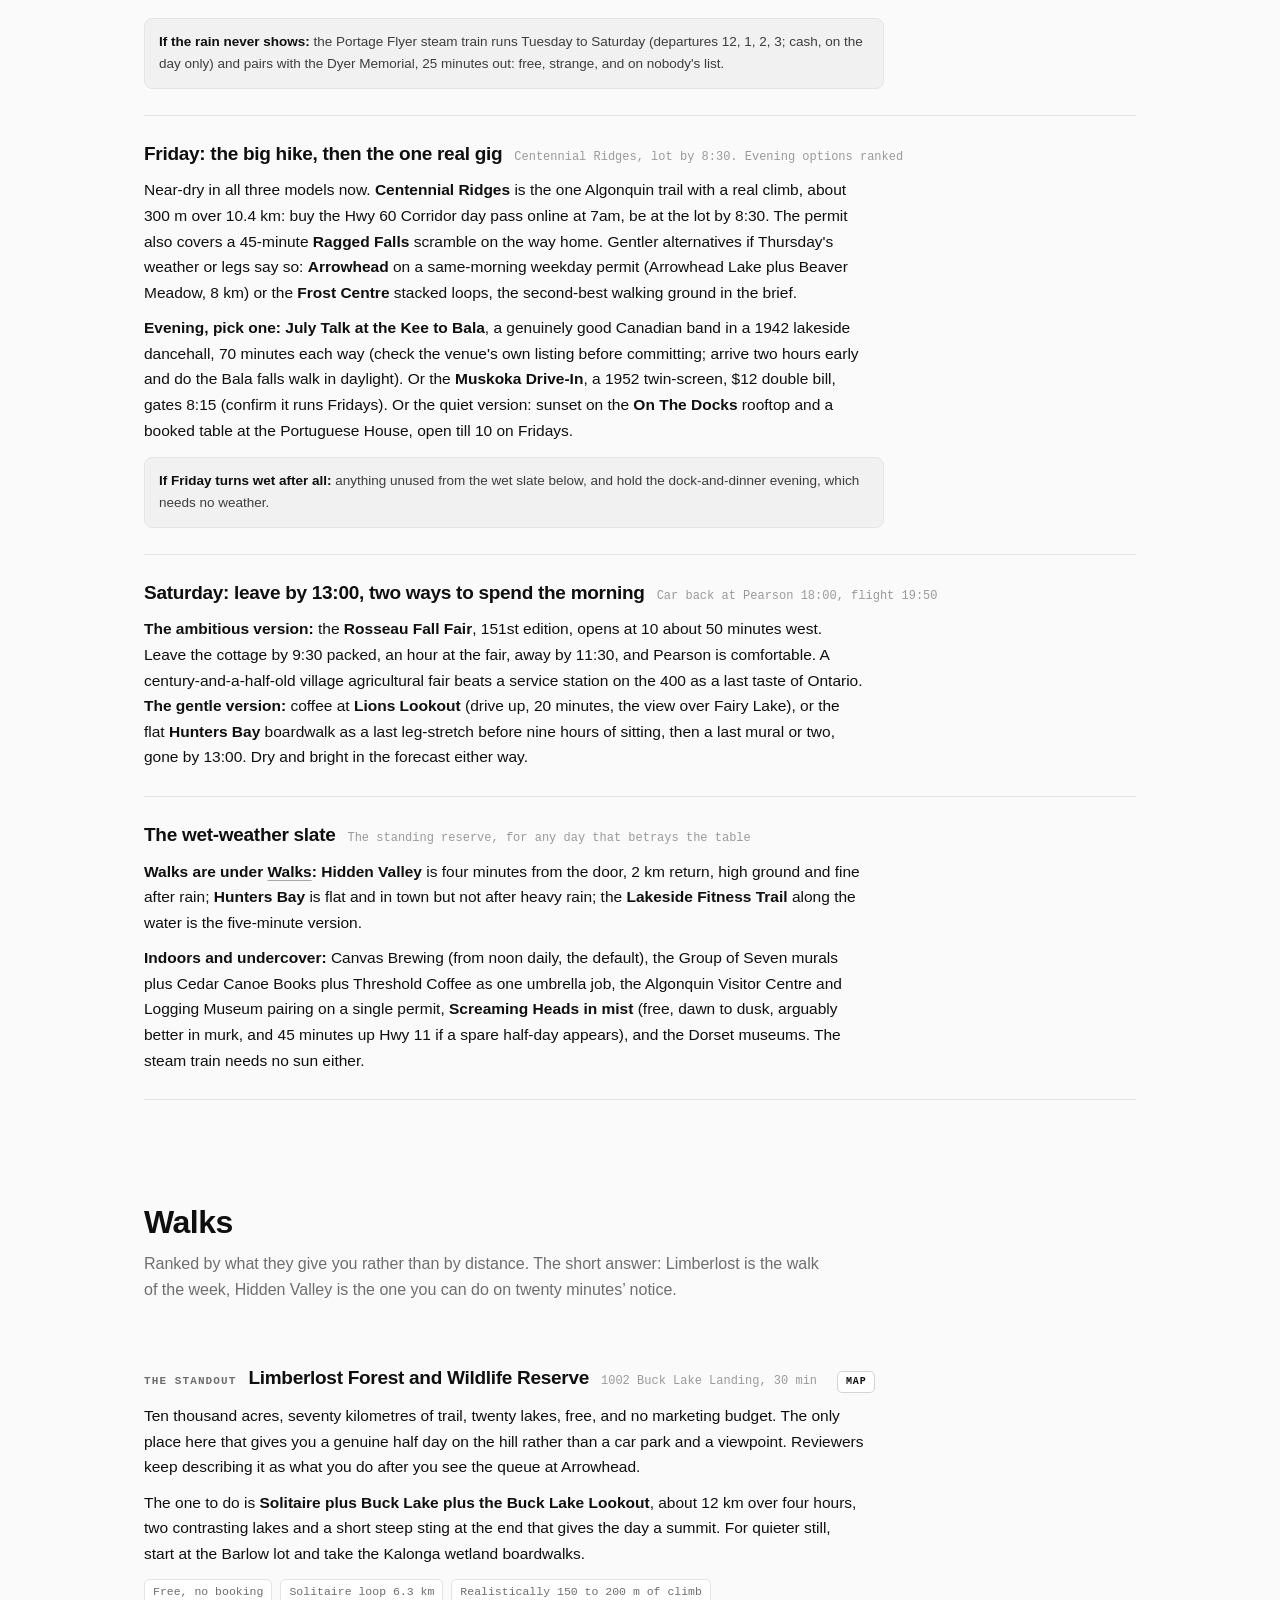
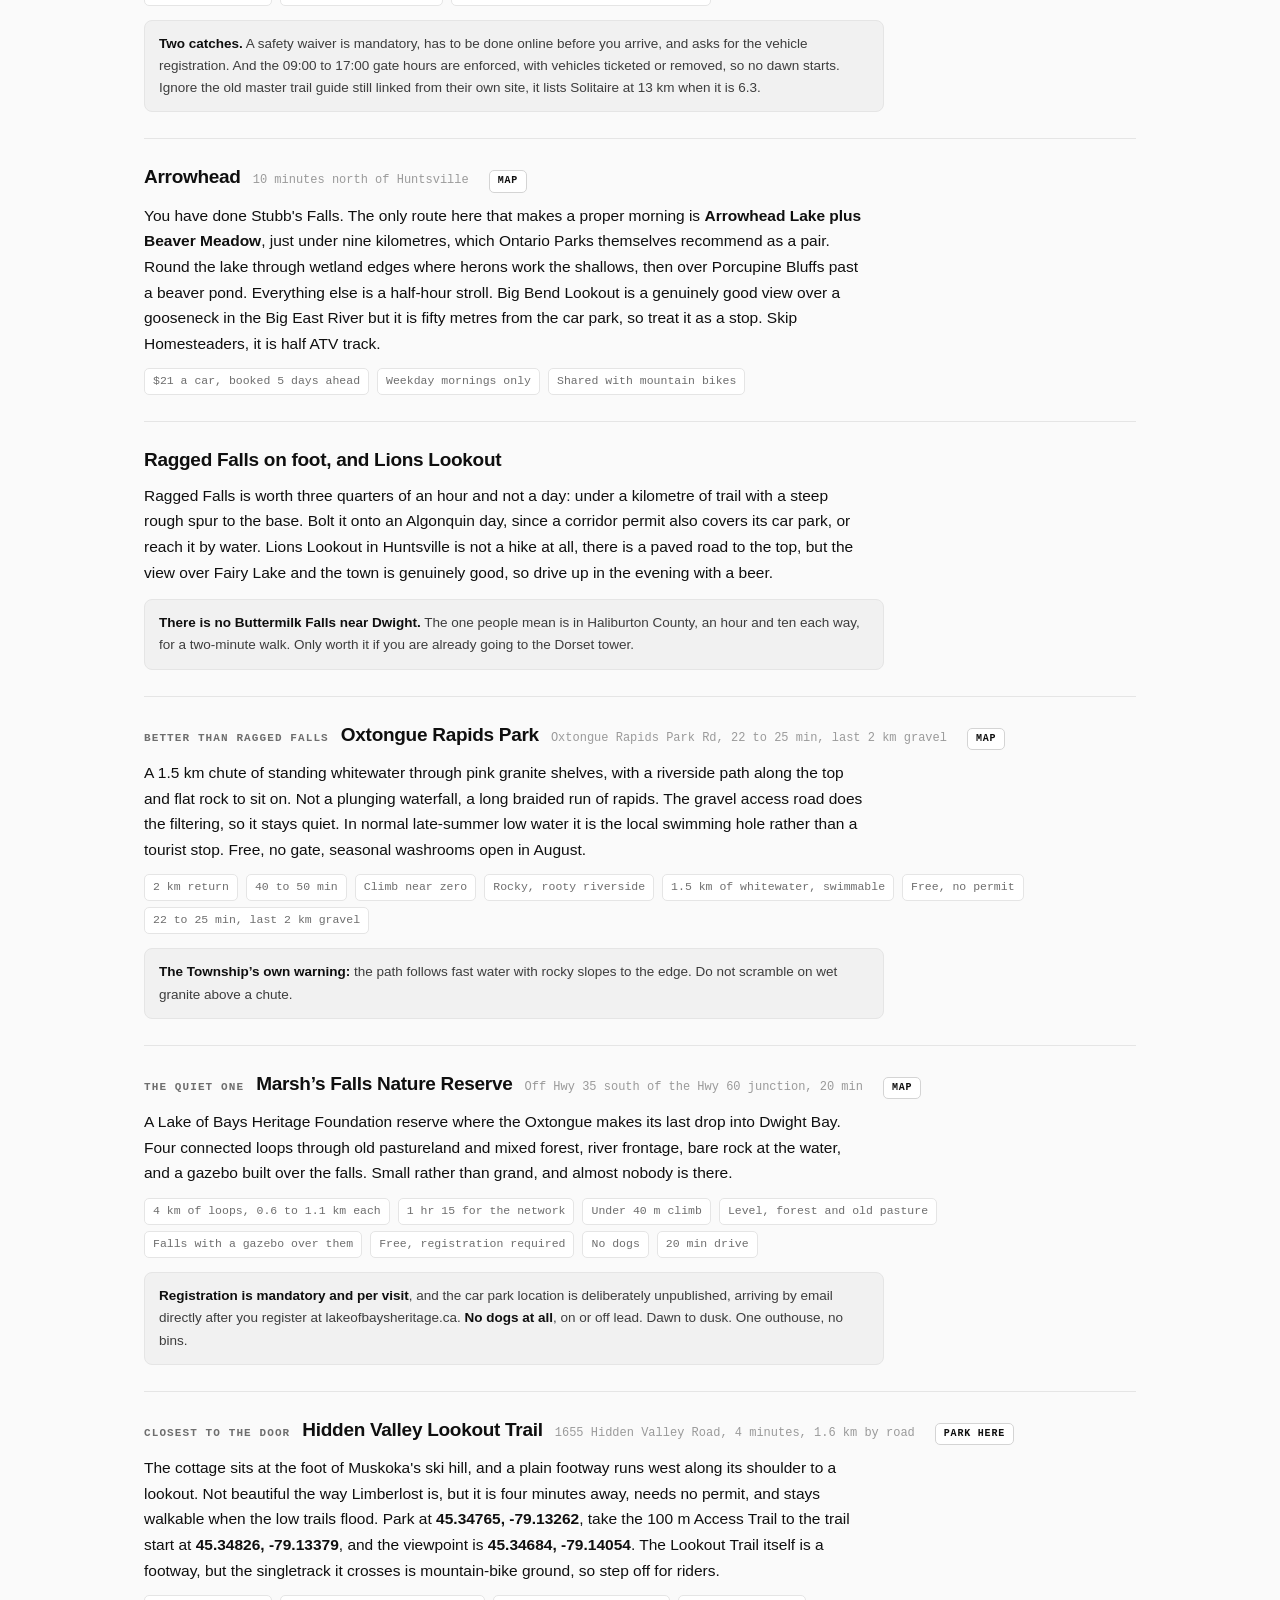
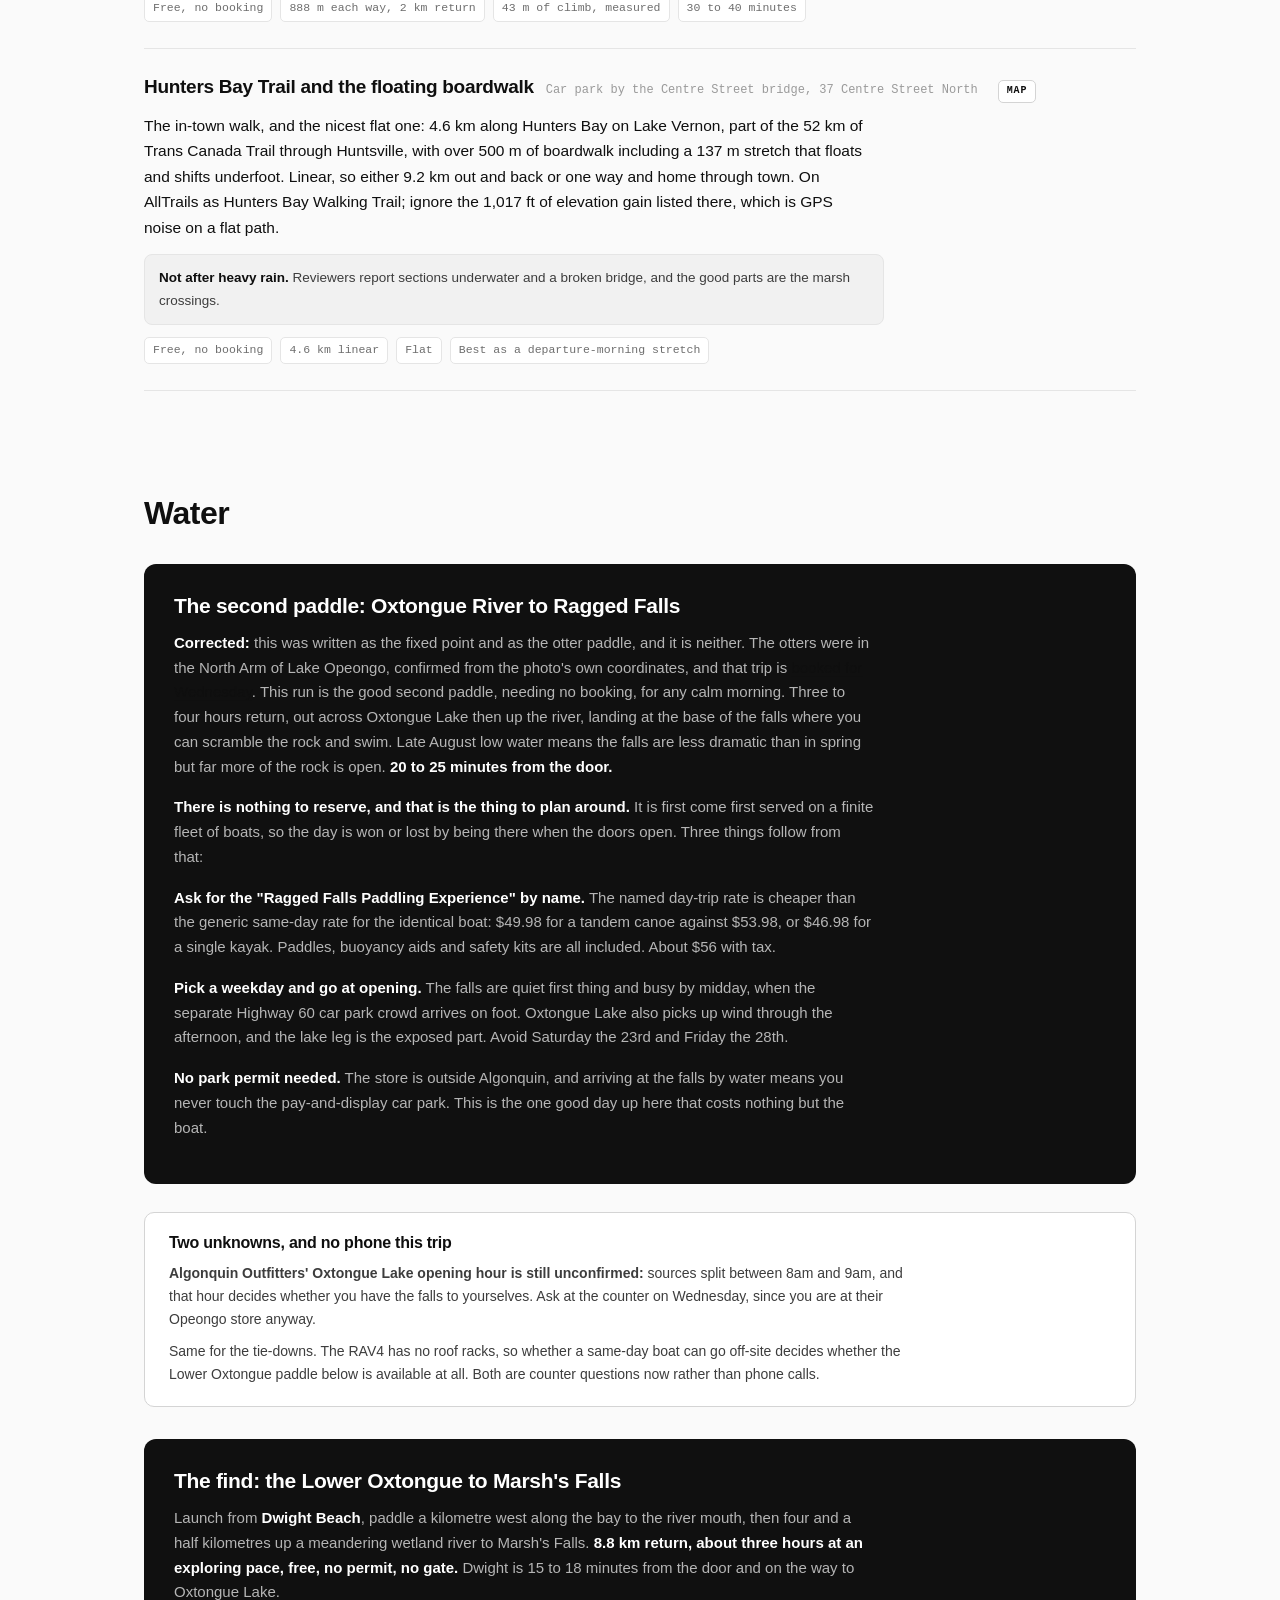
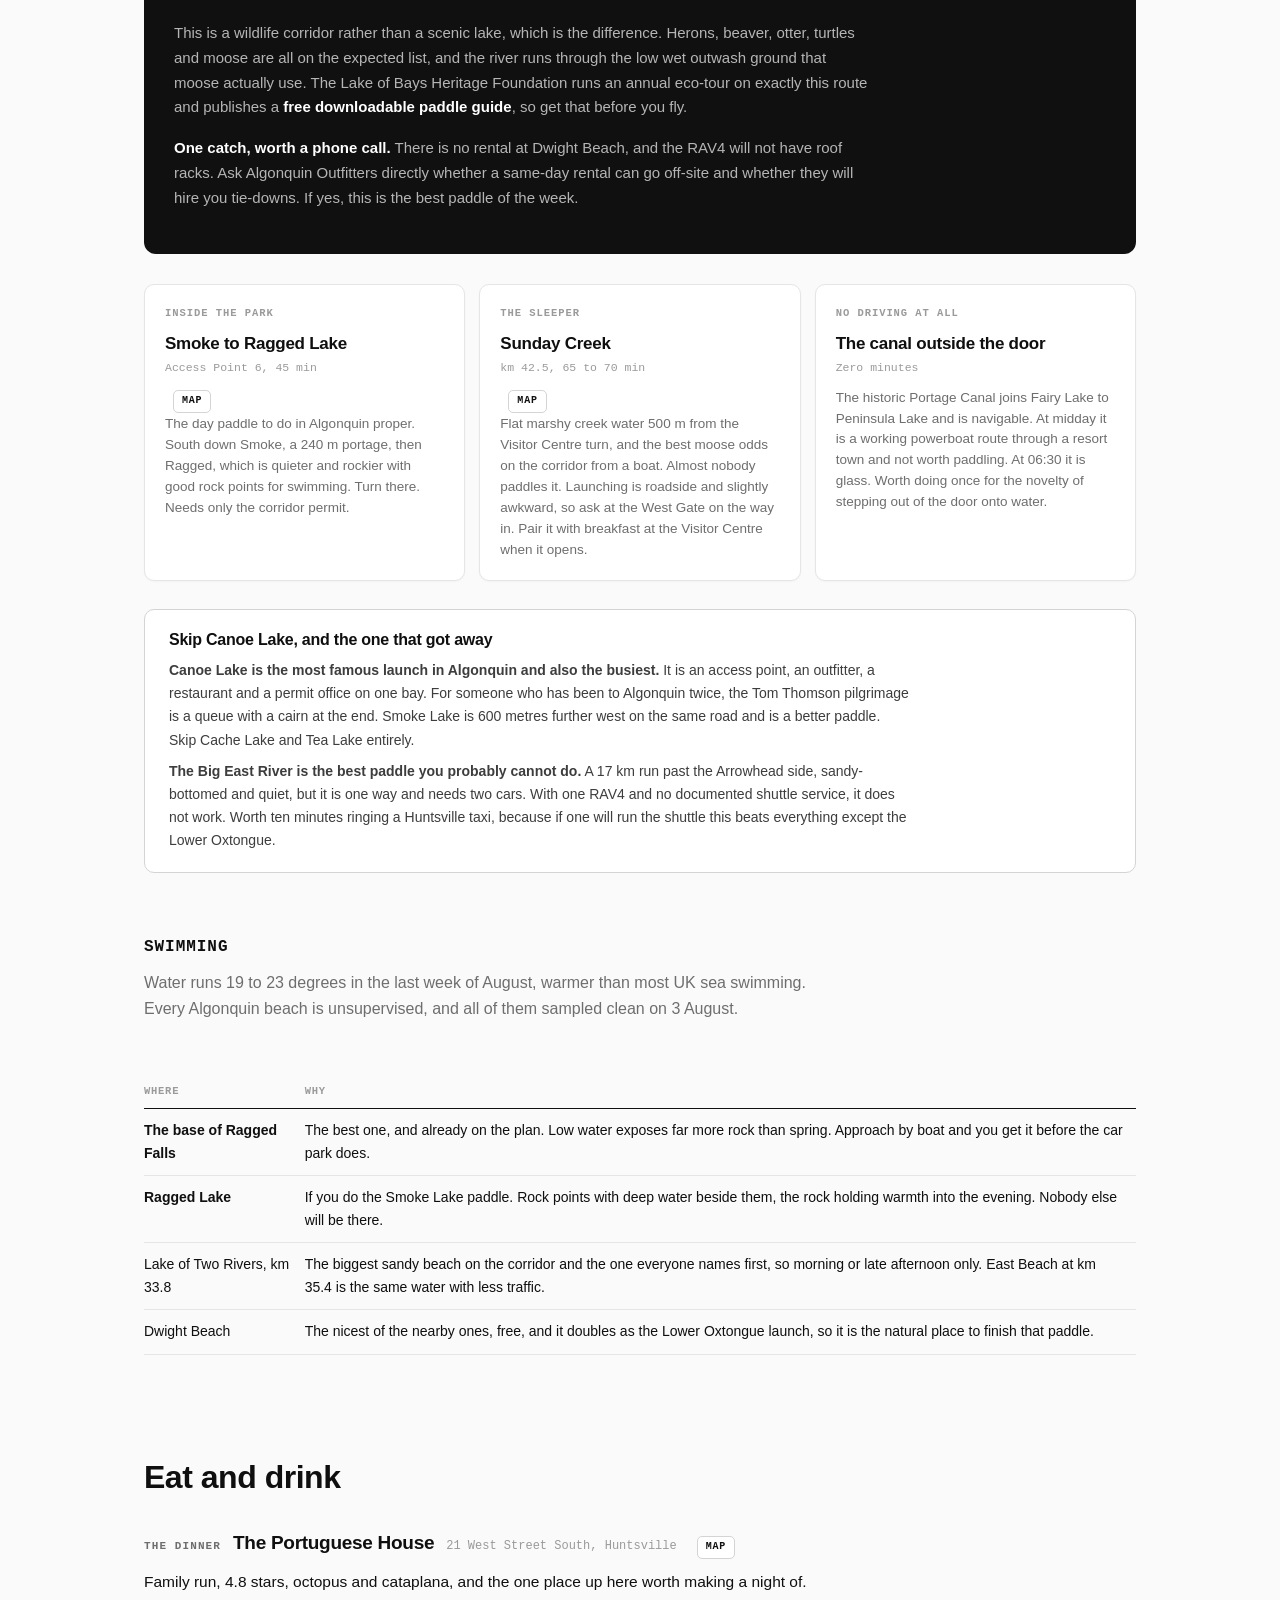
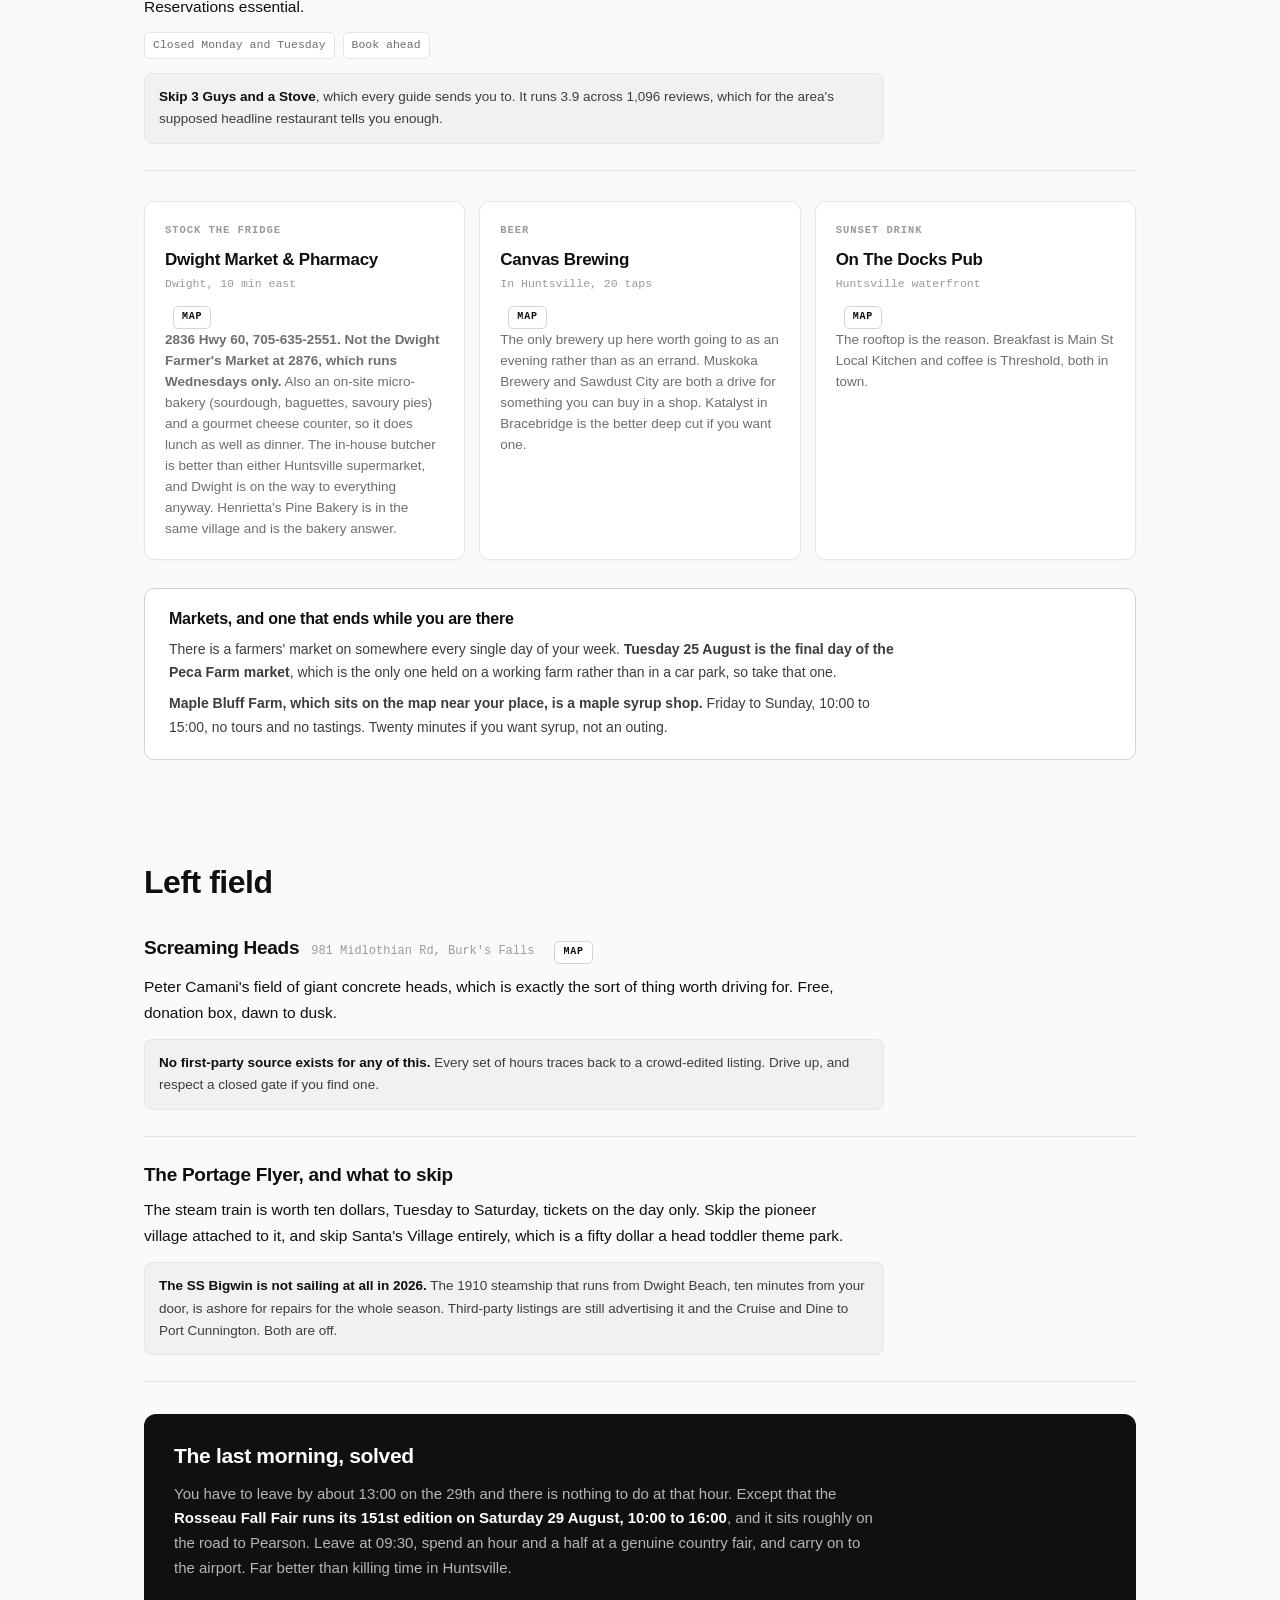
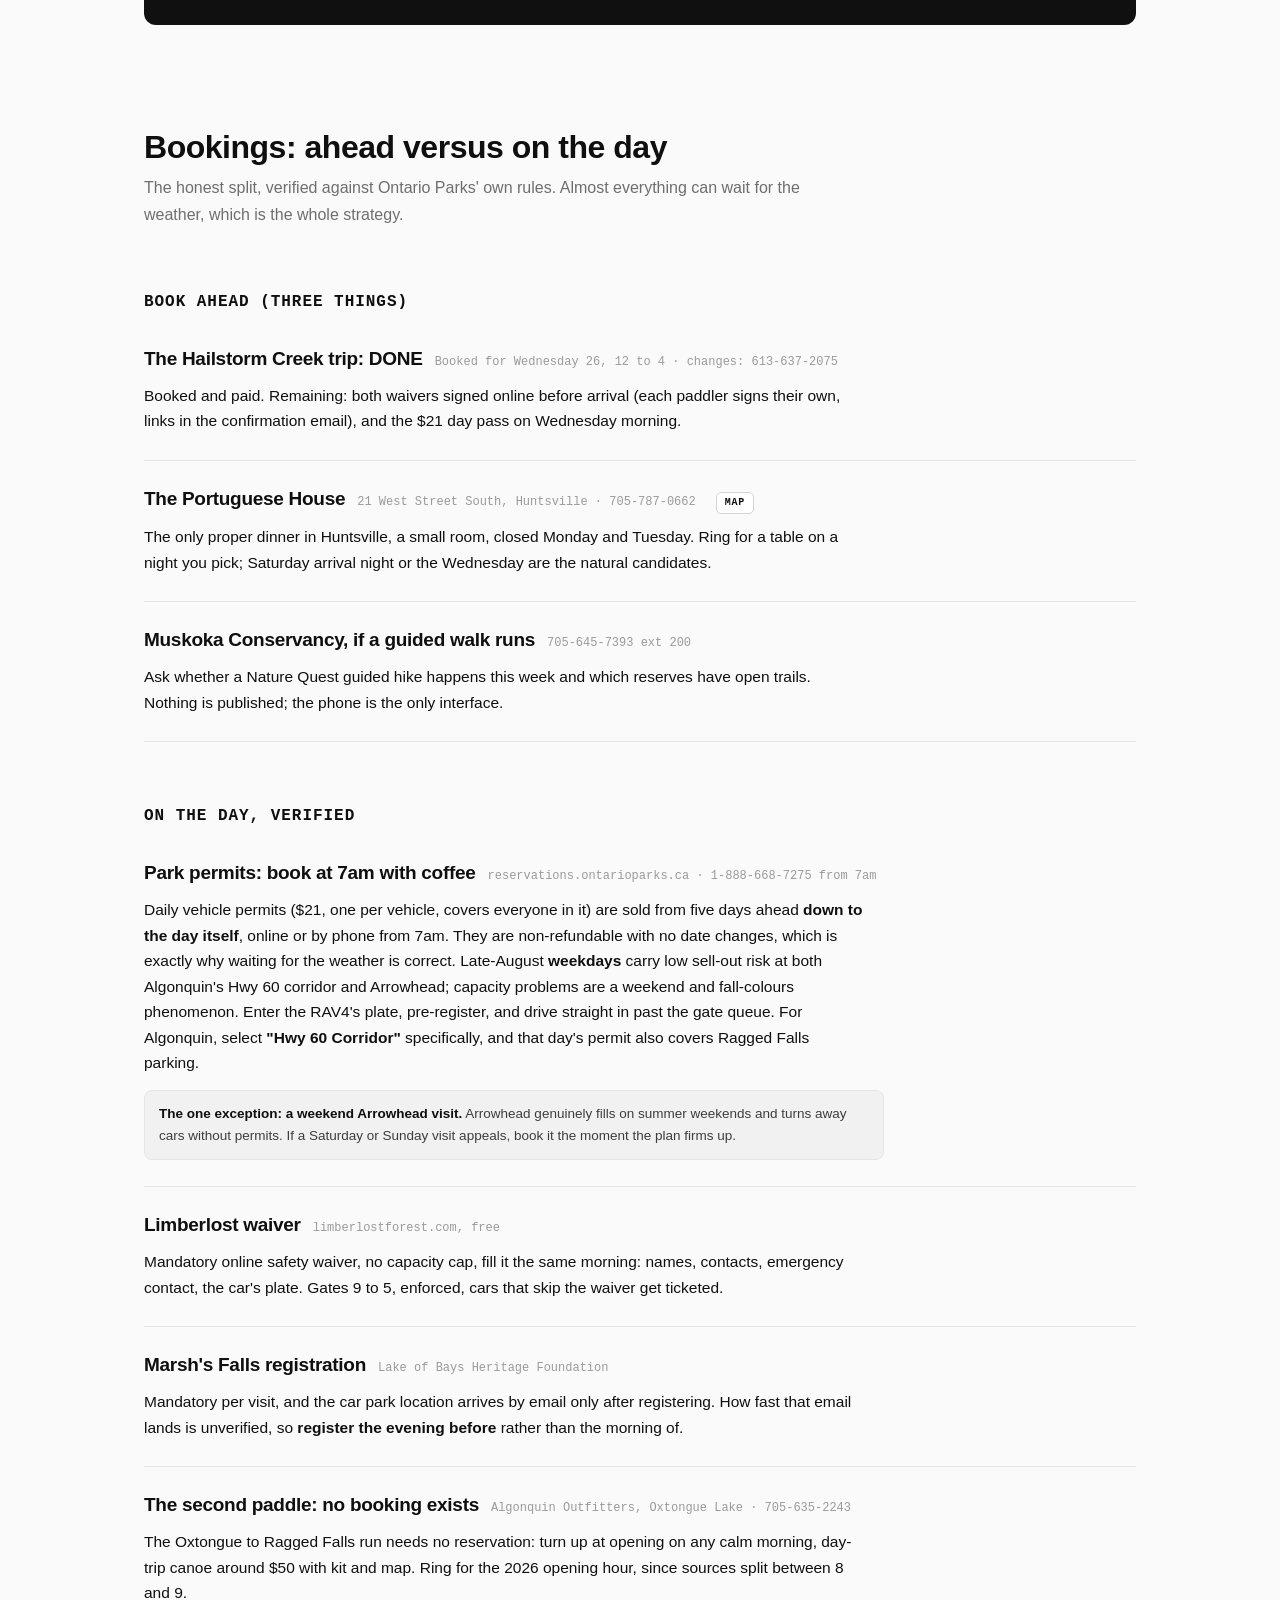
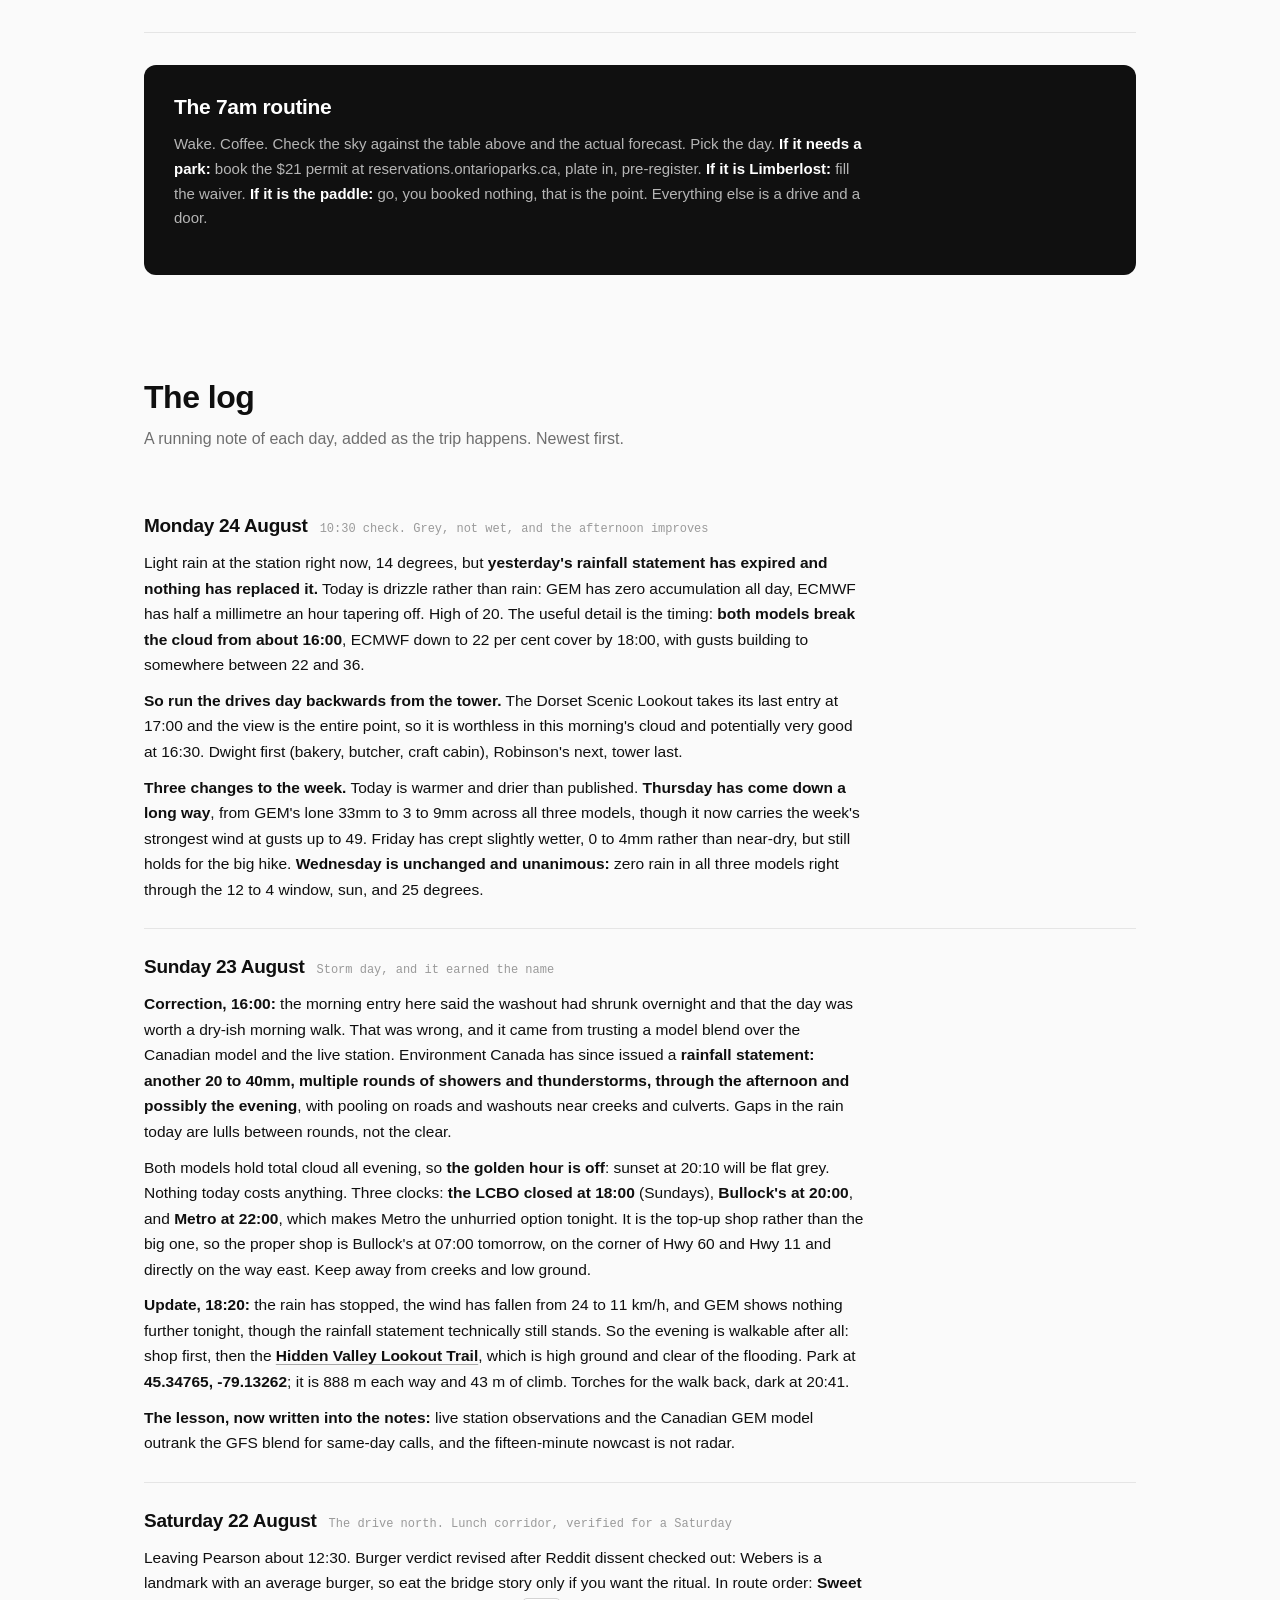
==== commit fec5d9b0: "Walks first: butcher moved to Wednesday, Marsh's gets full loops and the clearing" ====
--- a/index.html
+++ b/index.html
@@ -30,24 +30,24 @@
 </header>
 
 <section id="today">
-  <p class="section-lede">Updated 12:30. Planning and reference are below this.</p>
+  <p class="section-lede">Updated 13:00. Leaving about 13:45. Planning and reference are below this.</p>
 
   <div class="shape">
-    <div><div class="when">Weather</div><div><strong>Mist and drizzle, 16 degrees, no warnings.</strong> Huntsville, Bracebridge and North Bay are all misted in at 96 to 100 per cent humidity, so this is an area-wide airmass rather than a passing shower. Six destinations checked across two models and <strong>none accumulates more than 2mm all afternoon</strong>, so driving away from it does not work. <strong>Both models break the cloud from about 16:00.</strong></div></div>
-    <div><div class="when">The call</div><div><strong>Three water stops on the Oxtongue, working east to west, ending as it clears.</strong> Cloud height is irrelevant in a river gorge and mist on water beats sun on water. All three are easy walking; the longest is 4 km and flat. <strong>Dorset drops out:</strong> tower already done last trip, and it is an hour of driving for a shop.</div></div>
-    <div><div class="when">Do first</div><div><strong>Register for Marsh's Falls before leaving the house.</strong> Form partway down <strong>lakeofbaysheritage.ca/marshs-falls-nature-reserve</strong>. The parking location is deliberately unpublished and is emailed to you directly after you register, which is the only reason the place is empty.</div></div>
-    <div><div class="when">1 &middot; Ragged Falls</div><div>Furthest out, so do it first while it is misty. A short easy path along the top with three viewpoints, then a <strong>steep rough spur down to the base</strong> of a 25 m drop. The walking is trivial; the spur is the only real care needed, and it will be slick today. Reviewers flag the same thing in dry weather.
-      <div class="meta"><span>1.1 km of trail</span><span>18 min walking, 45 with the scramble</span><span>Easy path, steep rough spur</span><span>25 m falls</span><span>AllTrails 4.5 from 851</span><span>Day permit, QR at the sign</span><span>25 min drive</span></div>
+    <div><div class="when">Weather</div><div><strong>Mist and drizzle, 16 degrees, no warnings.</strong> Huntsville, Bracebridge and North Bay all misted in at 96 to 100 per cent humidity: an area-wide airmass, not a passing shower. <strong>Zero accumulation at all three destinations in every model</strong>, so it is showers that pass, not rain that sets in. Jacket, keep walking, stand under a tree for five minutes if one comes over. <strong>Cloud breaks from about 17:00.</strong></div></div>
+    <div><div class="when">The call</div><div><strong>Walks first, everything else second.</strong> Three water stops on the Oxtongue, working east to west, ending at the prettiest as the cloud lifts. <strong>Yesterday&rsquo;s 40mm is the whole point:</strong> late August normally leaves these falls thin, and today they will be running properly. The butcher is dropped rather than rushed. Sunset 20:08, dark 20:39, so there is no clock on any of this.</div></div>
+    <div><div class="when">Do first</div><div><strong>Register for Marsh&rsquo;s Falls before leaving.</strong> Form partway down <strong>lakeofbaysheritage.ca/marshs-falls-nature-reserve</strong>. The car park is deliberately unpublished and is emailed to you directly after registering, which is the only reason the place is empty.</div></div>
+    <div><div class="when">14:10 &middot; Ragged Falls</div><div><strong>The drama, and today is its best day of the week.</strong> A 25 m drop over 200 m of rock, running hard for once. Short easy path along the top with three viewpoints, then a <strong>steep rough spur down to the base</strong> which will be slick today, so proper shoes. Permit bought on your phone from the QR code on the sign.
+      <div class="meta"><span>1.1 km of trail</span><span>18 min walking, 45 with the scramble</span><span>Easy path, steep rough spur</span><span>25 m falls</span><span>AllTrails 4.5 from 851</span><span>~$6.50 permit, QR at the sign</span><span>25 min drive</span></div>
       <a class="maplink" href="https://www.google.com/maps/search/?api=1&query=Ragged%20Falls%2C%20Oxtongue%20River%20Provincial%20Park%2C%20Ontario" target="_blank" rel="noopener">Map</a></div></div>
-    <div><div class="when">2 &middot; Oxtongue Rapids</div><div>On the way back west, and the research rates it <strong>above</strong> Ragged Falls. Not one plunging fall but a 1.5 km braided run of whitewater through pink granite shelves, with a riverside path along the top and flat rock to sit on. Free, no gate, and the 2 km of gravel access road is what keeps the coaches out. Seasonal washrooms are open in August.
-      <div class="meta"><span>2 km return</span><span>40 to 50 min</span><span>Climb near zero</span><span>Rocky, rooty riverside</span><span>1.5 km of whitewater, swimmable</span><span>Free, no permit</span><span>22 to 25 min, last 2 km gravel</span></div>
+    <div><div class="when">15:10 &middot; Oxtongue Rapids</div><div><strong>The best place to actually be.</strong> Not one plunging fall but a 1.5 km braided run of whitewater through pink granite shelves, with a path along the top and flat rock to sit on. Free, no gate, and the 2 km of gravel access road keeps the coaches out. Linger here if the sun holds; there is nothing to rush for.
+      <div class="meta"><span>2 km return</span><span>40 to 50 min, longer if you sit</span><span>Climb near zero</span><span>Rocky, rooty riverside</span><span>1.5 km of whitewater, swimmable</span><span>Free, no permit</span><span>15 min from Ragged Falls, last 2 km gravel</span></div>
       <a class="maplink" href="https://www.google.com/maps/search/?api=1&query=45.33869%2C-78.94471" target="_blank" rel="noopener">Map</a></div></div>
-    <div><div class="when">3 &middot; Marsh&rsquo;s Falls, ~16:00</div><div><strong>The one to end on, as the cloud lifts.</strong> A land trust reserve where the Oxtongue makes its last drop into Dwight Bay: four connected loops through old pasture and mixed forest, a gazebo built over the falls, bare rock at the water. Essentially flat, and the closest of the three to home. One outhouse, no bins, pack it out. Deer flies in the pasture section.
-      <div class="meta"><span>4 km of loops, 0.6 to 1.1 km each</span><span>1 hr 15 for the network</span><span>Under 40 m climb</span><span>Level, forest and old pasture</span><span>Falls with a gazebo over them</span><span>Free, registration required</span><span>No dogs</span><span>20 min drive</span></div>
+    <div><div class="when">16:30 &middot; Marsh&rsquo;s Falls</div><div><strong>Last, and now the full four loops.</strong> A land trust reserve where the Oxtongue makes its last drop into Dwight Bay: old pasture, mixed forest, river frontage, bare rock, and a gazebo built over the falls. The quietest of the three and the one that gets the clearing, with cloud down to about 53 per cent by six. One outhouse, no bins, pack it out. Deer flies in the pasture section.
+      <div class="meta"><span>4 km, four loops of 0.6 to 1.1 km</span><span>1 hr 15 for the network</span><span>Under 40 m climb</span><span>Level, forest and old pasture</span><span>Falls with a gazebo over them</span><span>Free, registration required</span><span>No dogs</span><span>20 min drive</span></div>
       <a class="maplink" href="https://www.google.com/maps/search/?api=1&query=45.31188%2C-78.99019" target="_blank" rel="noopener">Map</a></div></div>
-    <div><div class="when">Water levels</div><div><strong>Yesterday&rsquo;s 40mm cuts both ways.</strong> The falls will be running better than late August normally allows, which is the reason to go today. But the bedrock shelves and pools that make Oxtongue Rapids the local swimming hole will be higher and pushier than the guidebooks describe. The Township&rsquo;s own warning is worth repeating: the path follows fast water with rocky slopes to the edge, so <strong>do not scramble on wet granite above a chute.</strong></div></div>
-    <div><div class="when">Skip today</div><div>Dorset and the tower. Any viewpoint before 16:00. <strong>Limberlost</strong>, which the Canadian model keeps at 98 per cent cloud all afternoon and which is tomorrow&rsquo;s day anyway.</div></div>
-    <div><div class="when">Eat</div><div>Waypoints on the way through Dwight: <strong>Henrietta&rsquo;s Pine Bakery</strong> (9 to 4) and the <strong>Dwight Market &amp; Pharmacy butcher counter</strong> (2836 Hwy 60, open 9 to 6 today; <em>not</em> the Dwight Farmer's Market at 2876, which is Wednesdays only). The Portuguese House is closed Mondays, so dinner is <strong>That Little Place by the Lights</strong>, no reservations, go early, or cook the butcher&rsquo;s haul.</div></div>
+    <div><div class="when">Water levels</div><div><strong>Yesterday&rsquo;s 40mm cuts both ways.</strong> The falls will be running better than late August normally allows, which is the reason to go today. But the bedrock shelves and pools that make Oxtongue Rapids the local swimming hole will be higher and pushier than the guidebooks describe. The Township&rsquo;s own warning: the path follows fast water with rocky slopes to the edge, so <strong>do not scramble on wet granite above a chute.</strong></div></div>
+    <div><div class="when">Take</div><div>Proper shoes for the Ragged Falls spur, a jacket, insect repellent for the pasture loop at Marsh&rsquo;s, swim things in the car for Oxtongue Rapids, and your phone for the Ragged Falls permit.</div></div>
+    <div><div class="when">Meat, moved</div><div><strong>Dwight Market &amp; Pharmacy (2836 Hwy 60) shuts at 18:00</strong>, and you will pass it at about 17:55, so the butcher moves. <strong>Wednesday is the natural day:</strong> it is on the route to Opeongo, and the Dwight Farmers&rsquo; Market at 2876 runs 9 to 2 that morning, so leaving at 10:00 instead of 10:30 buys both. Tonight, cook what is in, or <strong>That Little Place by the Lights</strong> serves till 20:00, no reservations.</div></div>
     <div><div class="when">Before tomorrow</div><div><strong>The two paddle waivers are still outstanding and Wednesday is the day.</strong> Each of you signs your own, links in the FareHarbor confirmation email. Also tonight: the <strong>Limberlost waiver</strong> for tomorrow, which needs the RAV4 plate.</div></div>
   </div>
 </section>
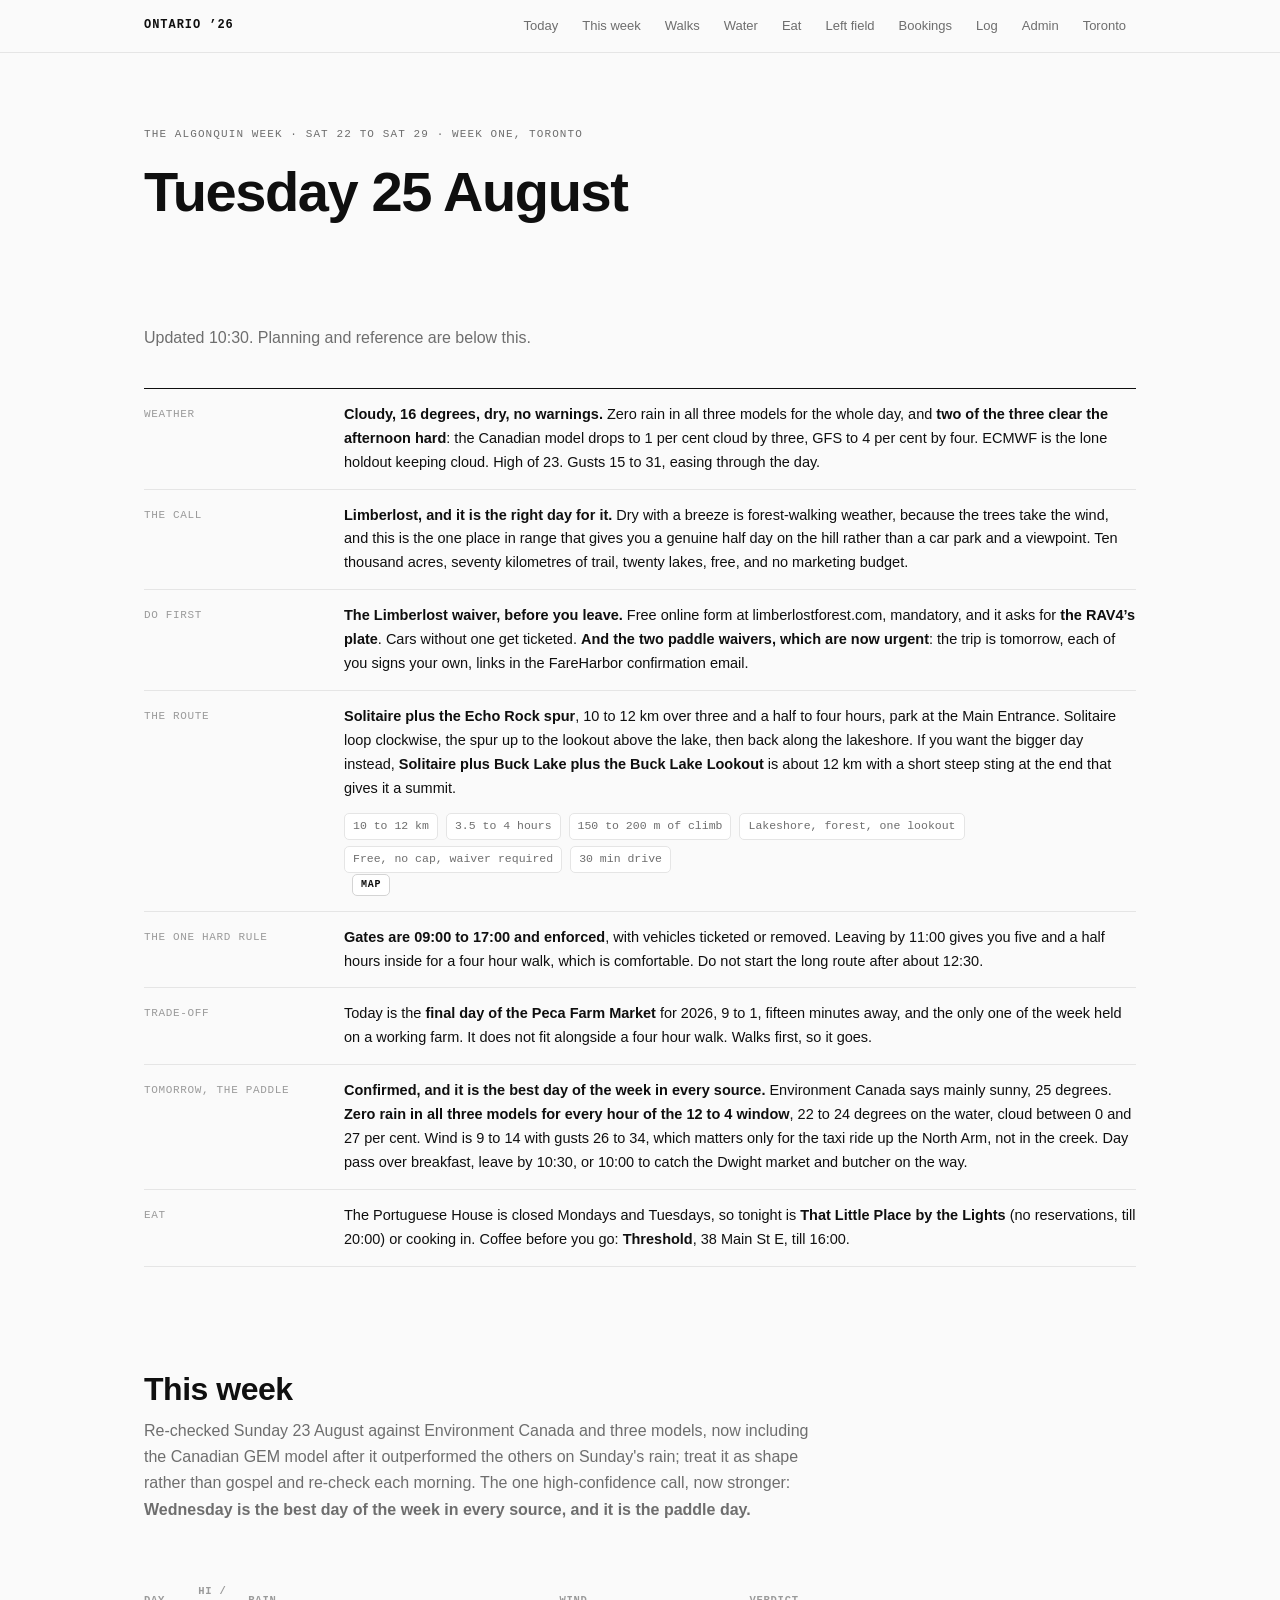
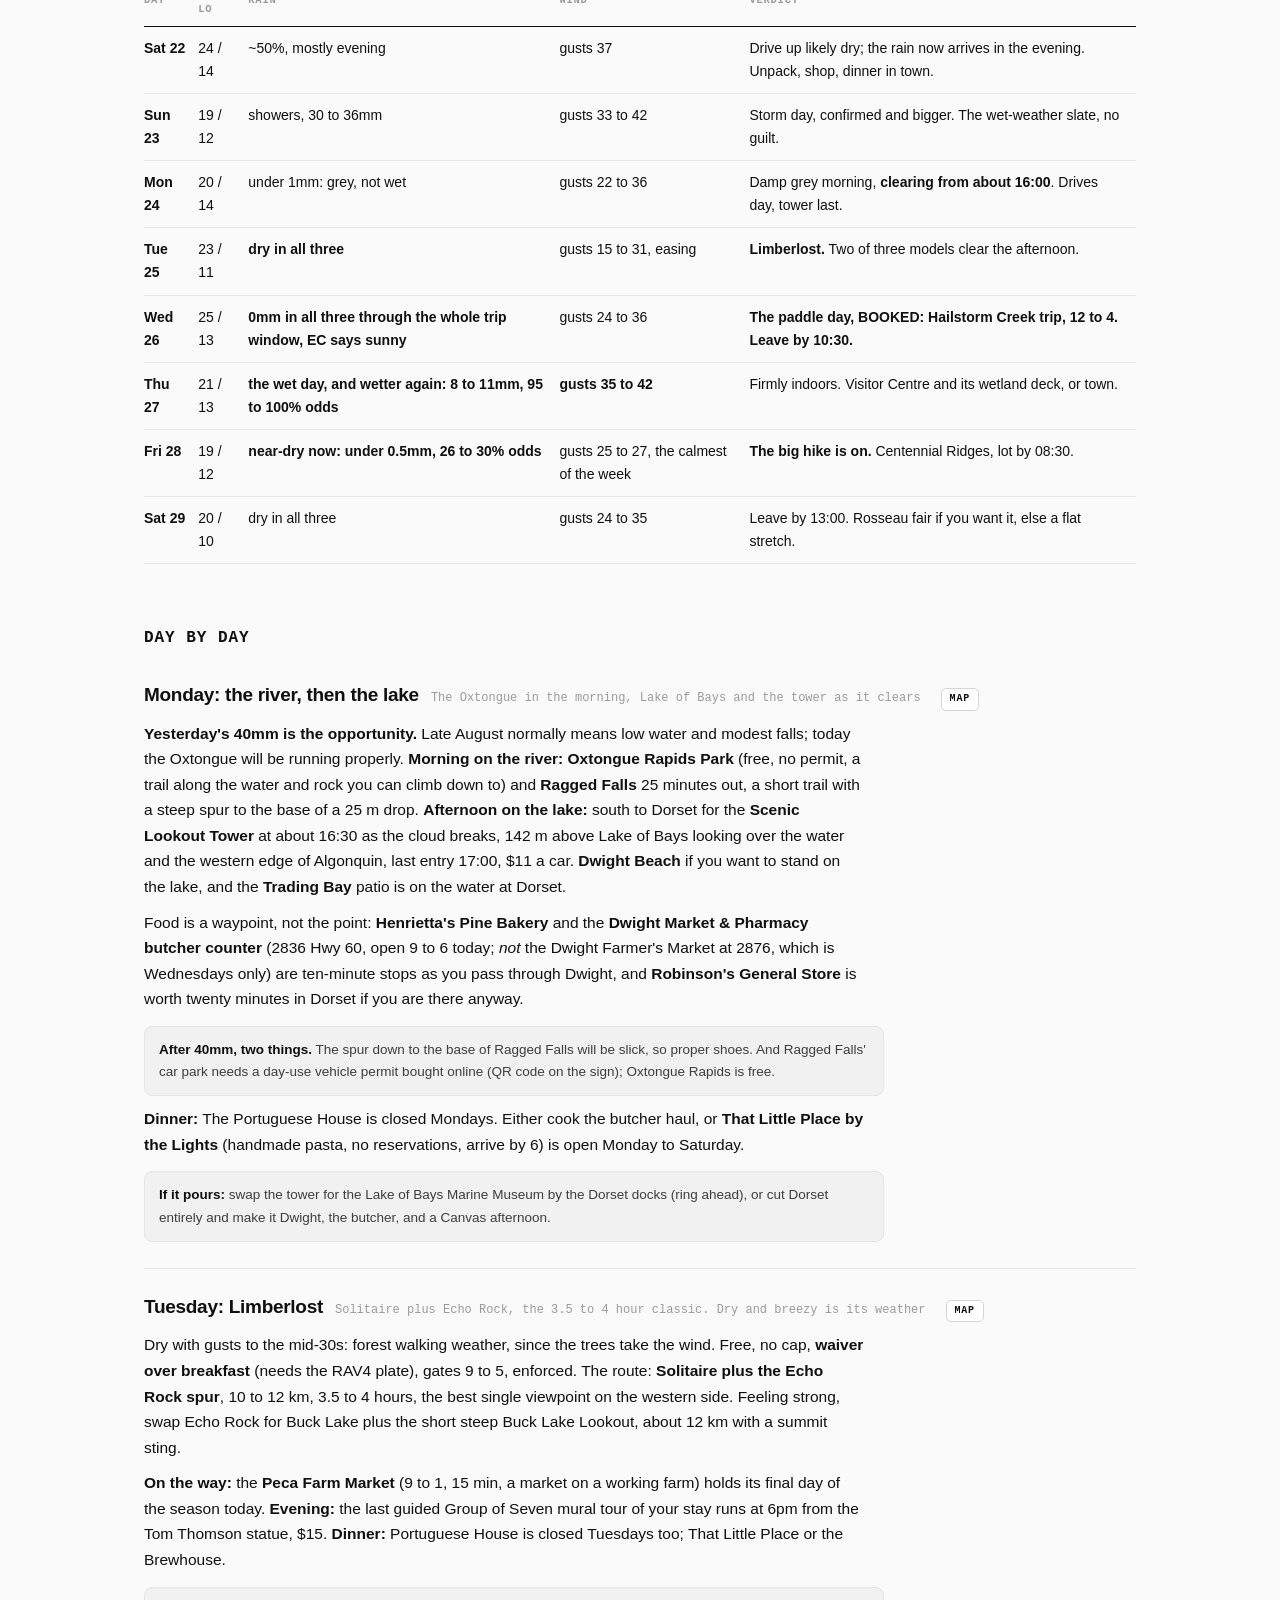
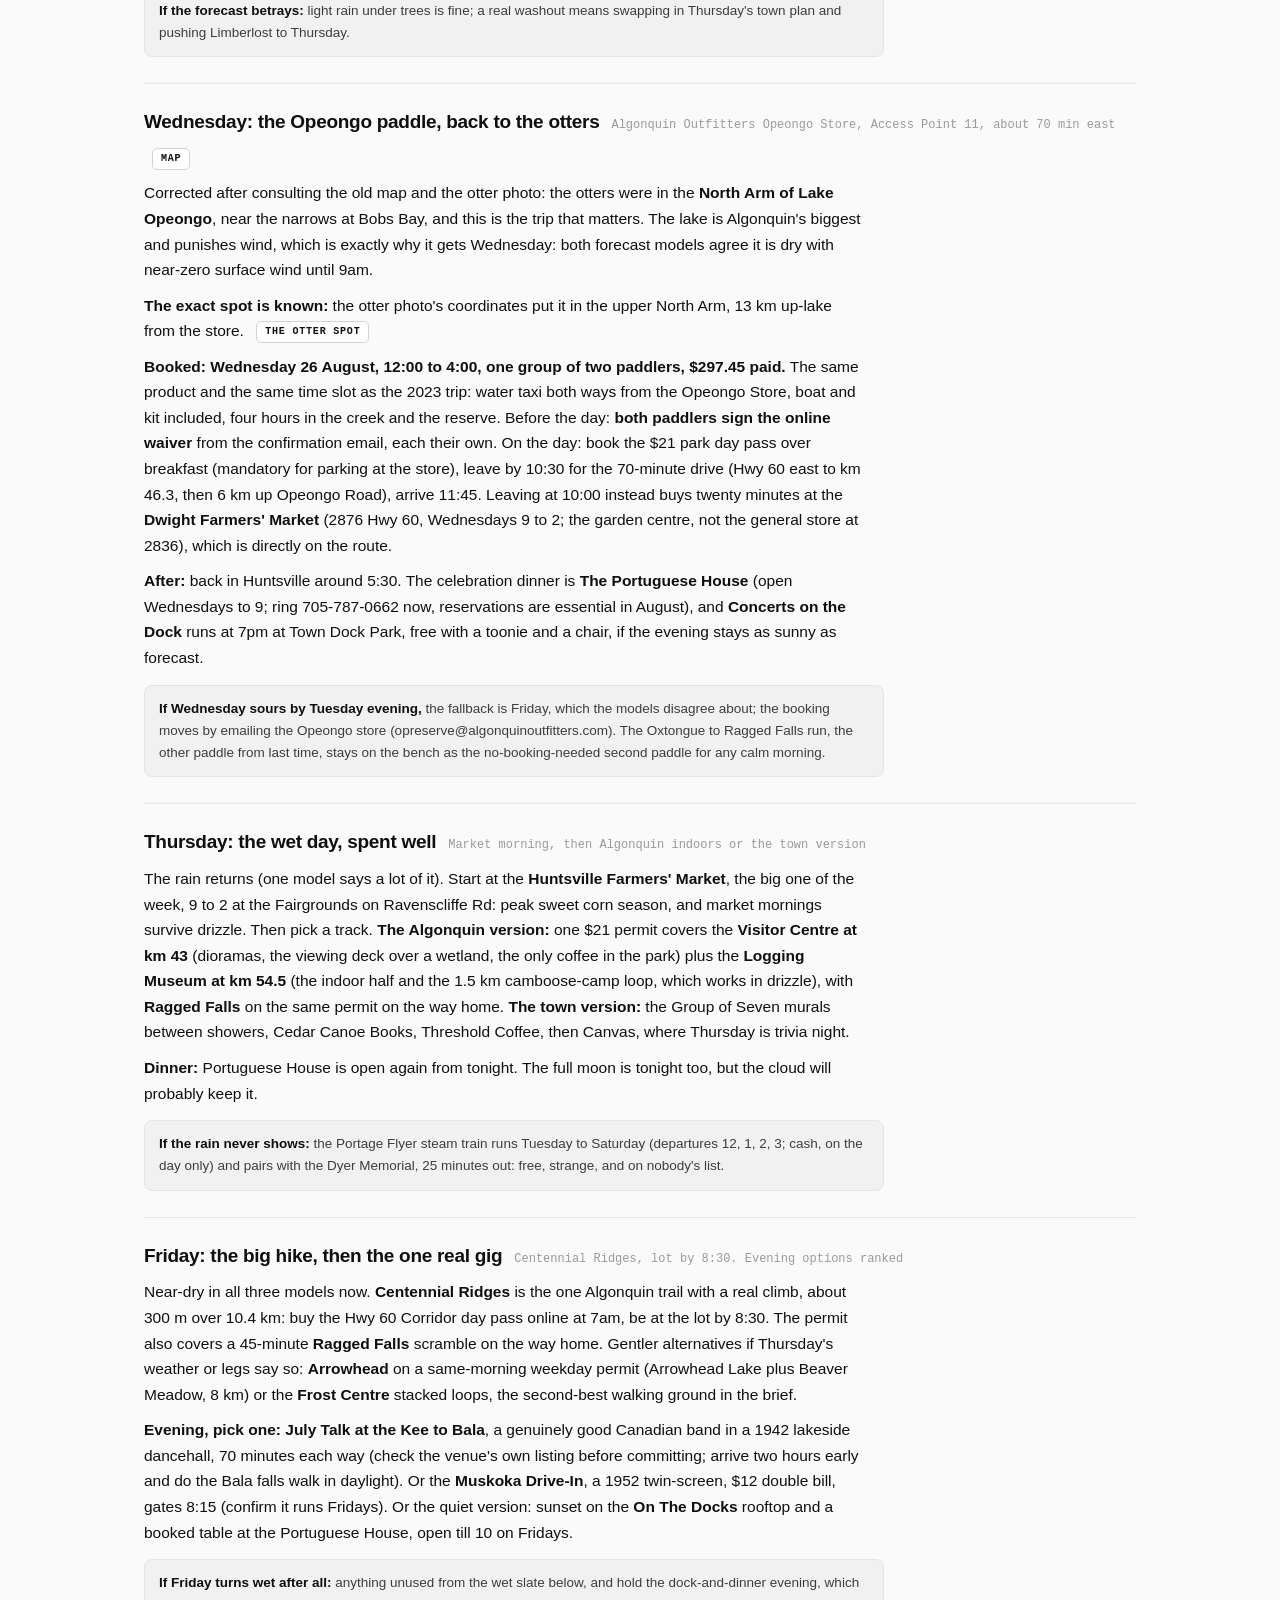
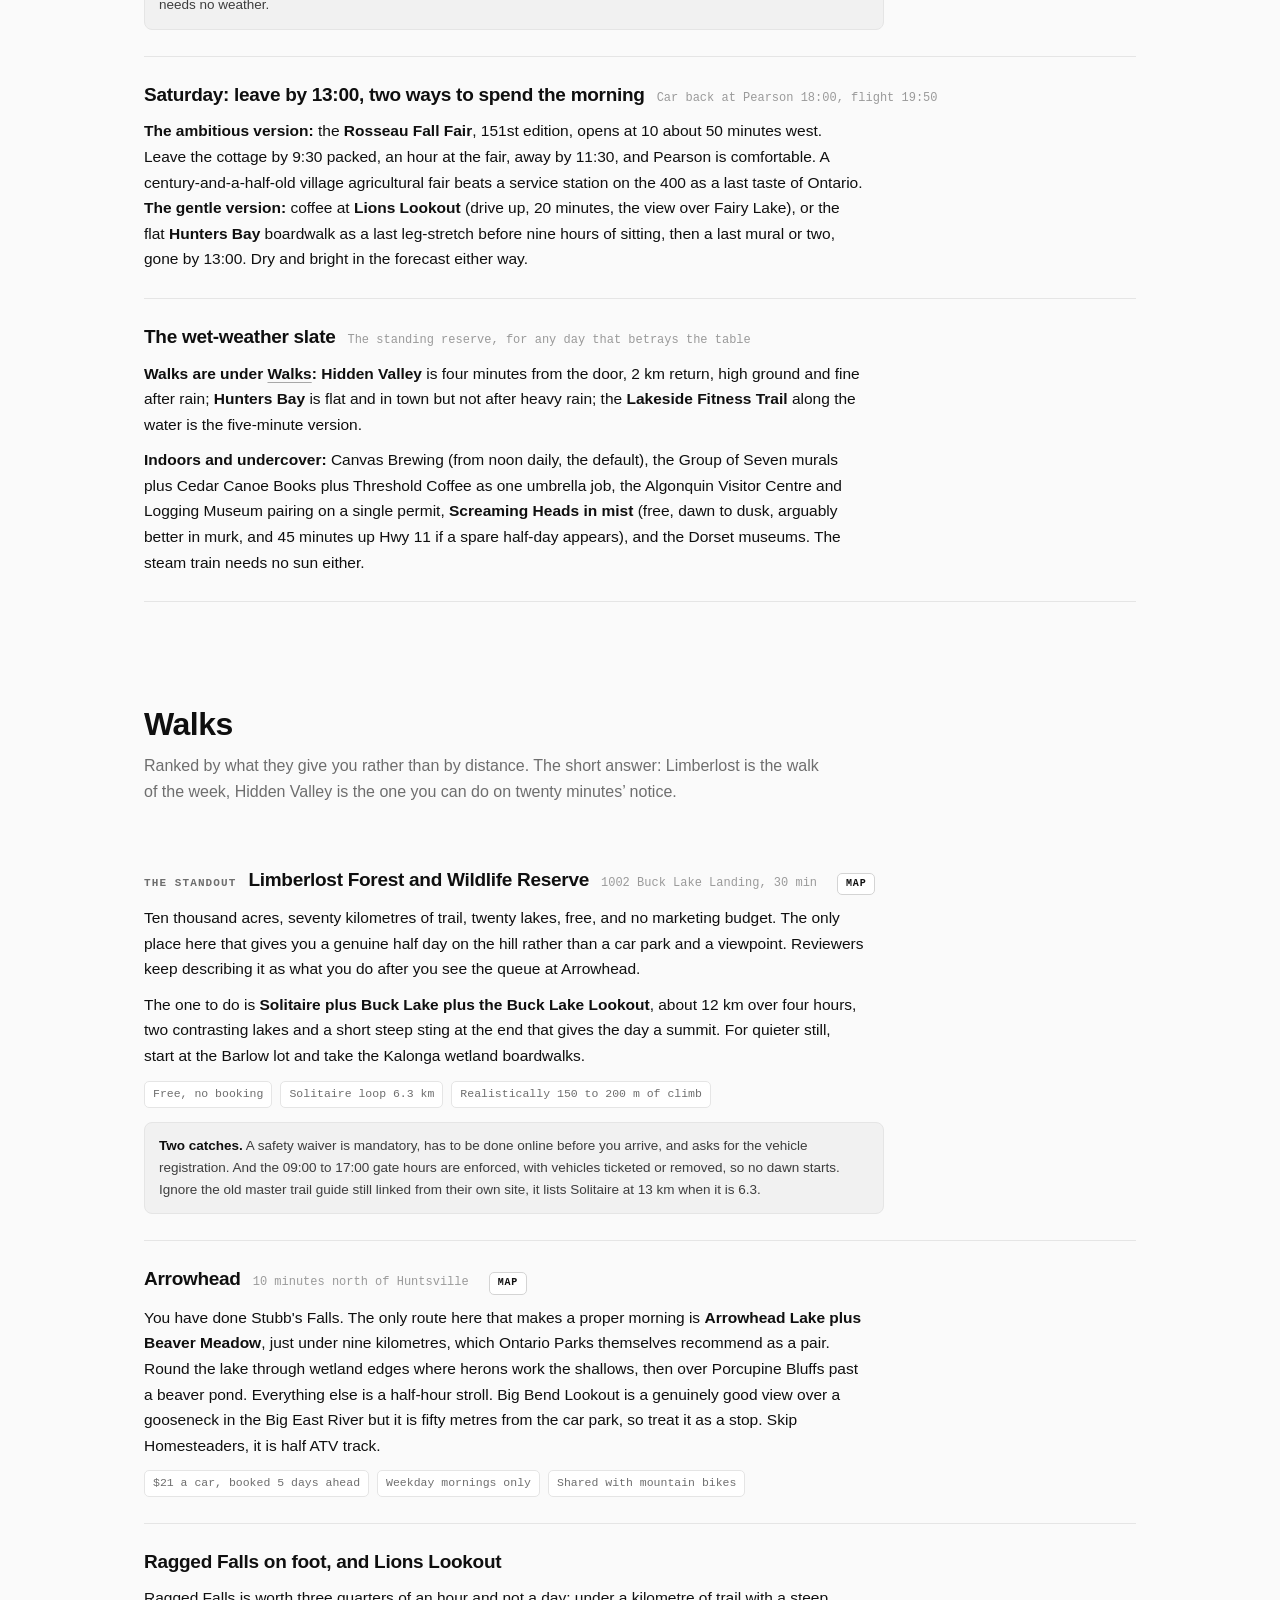
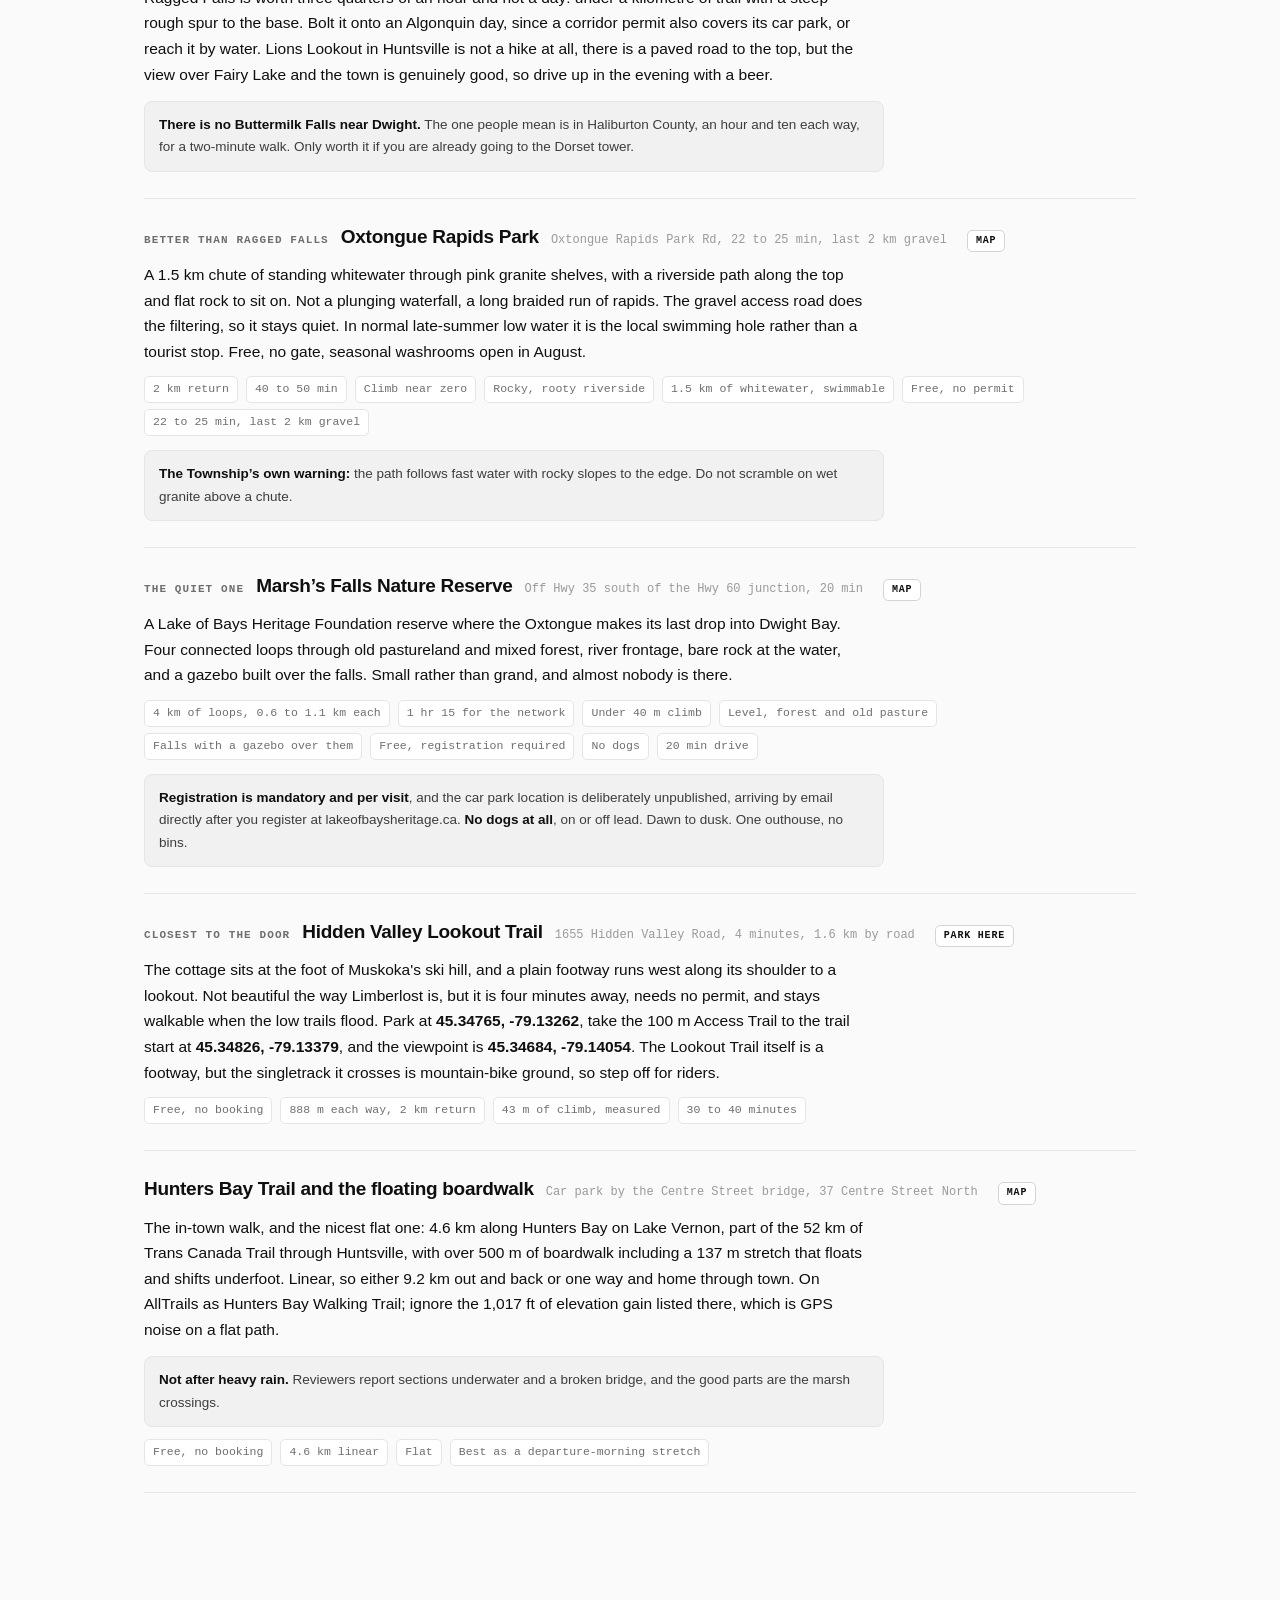
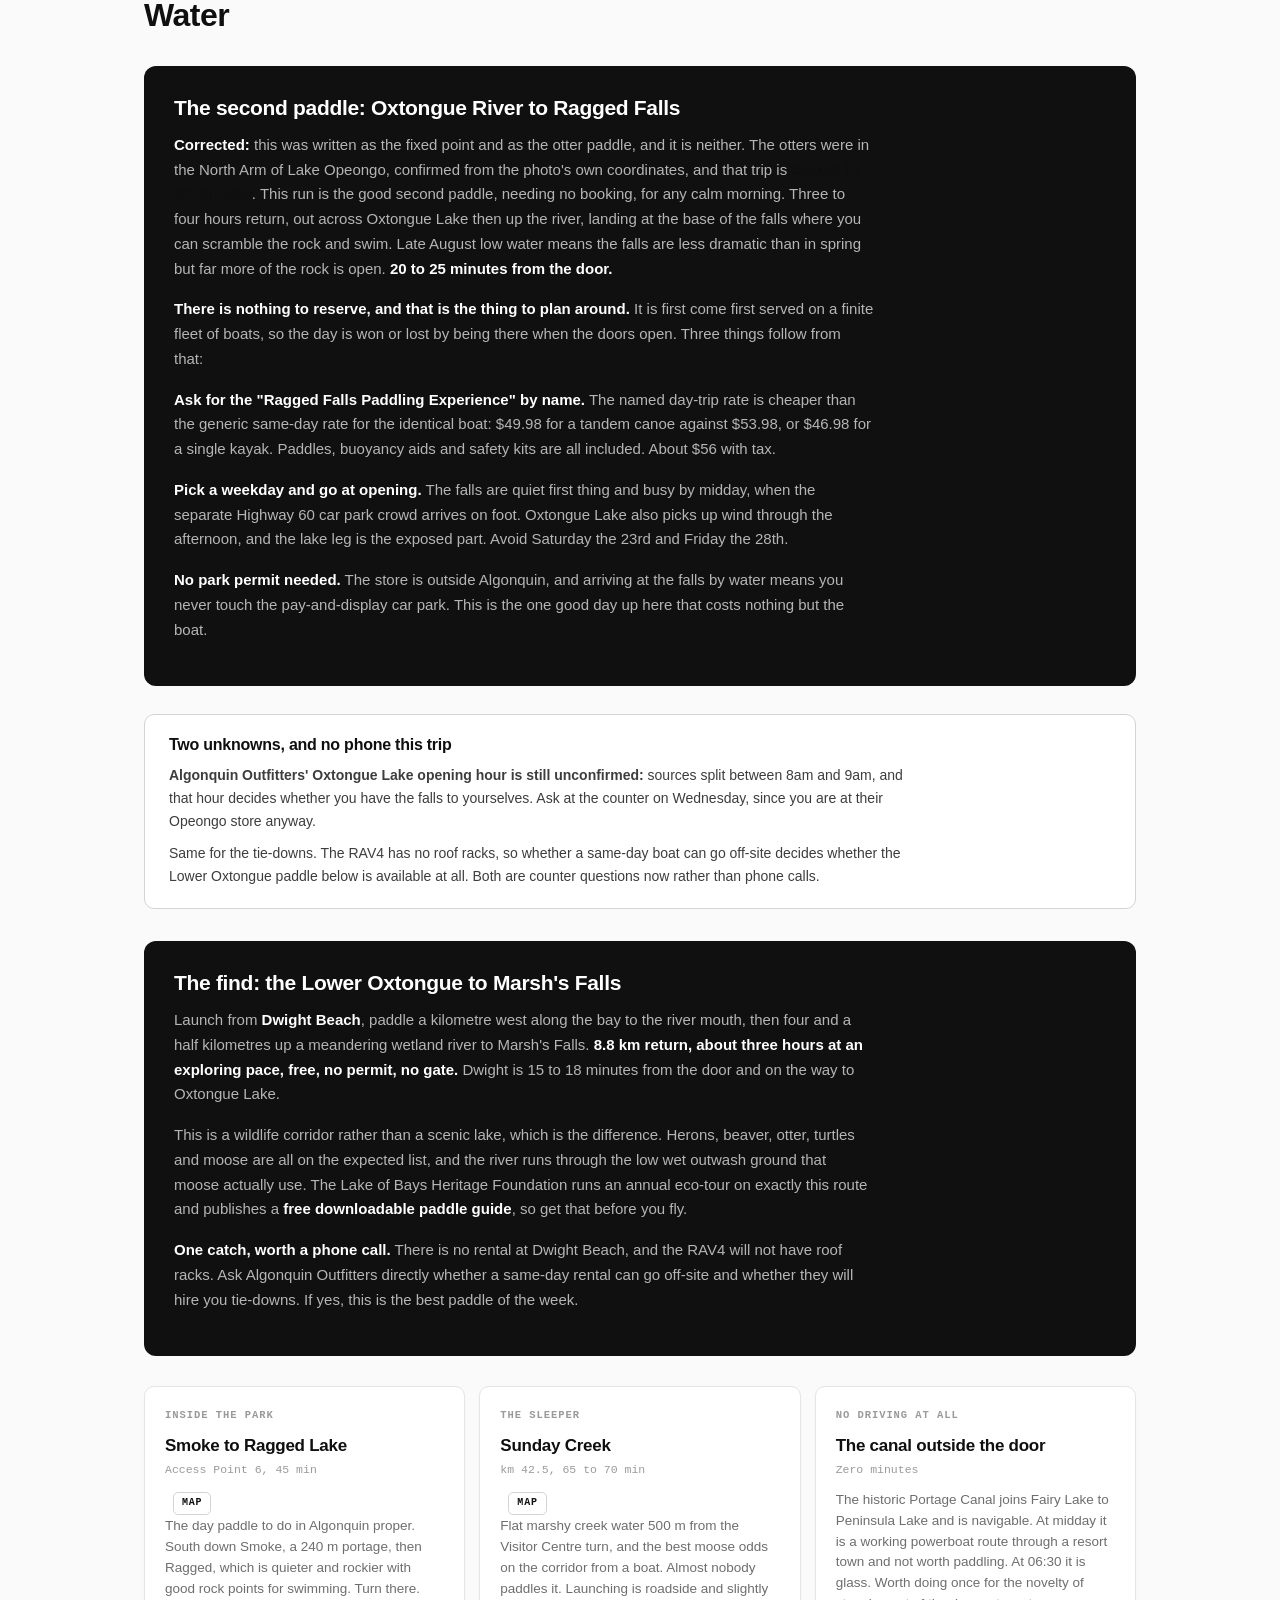
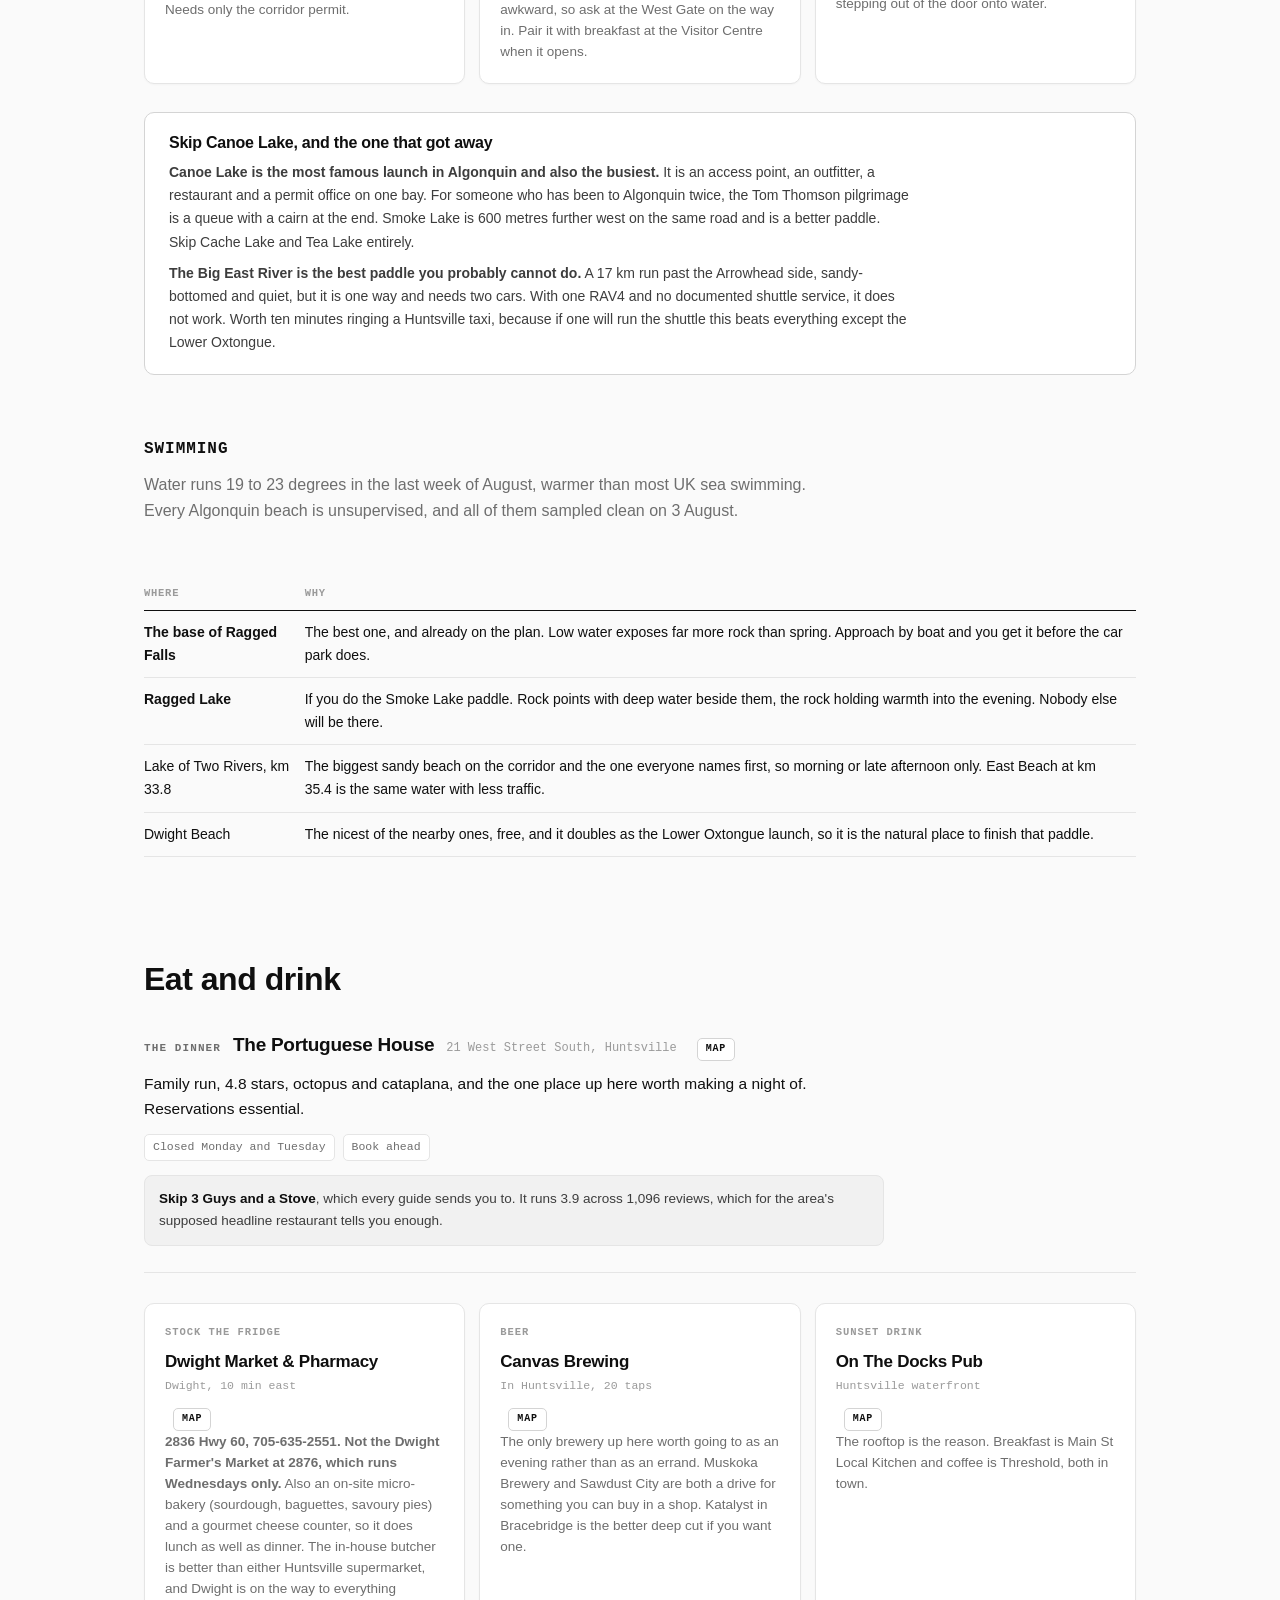
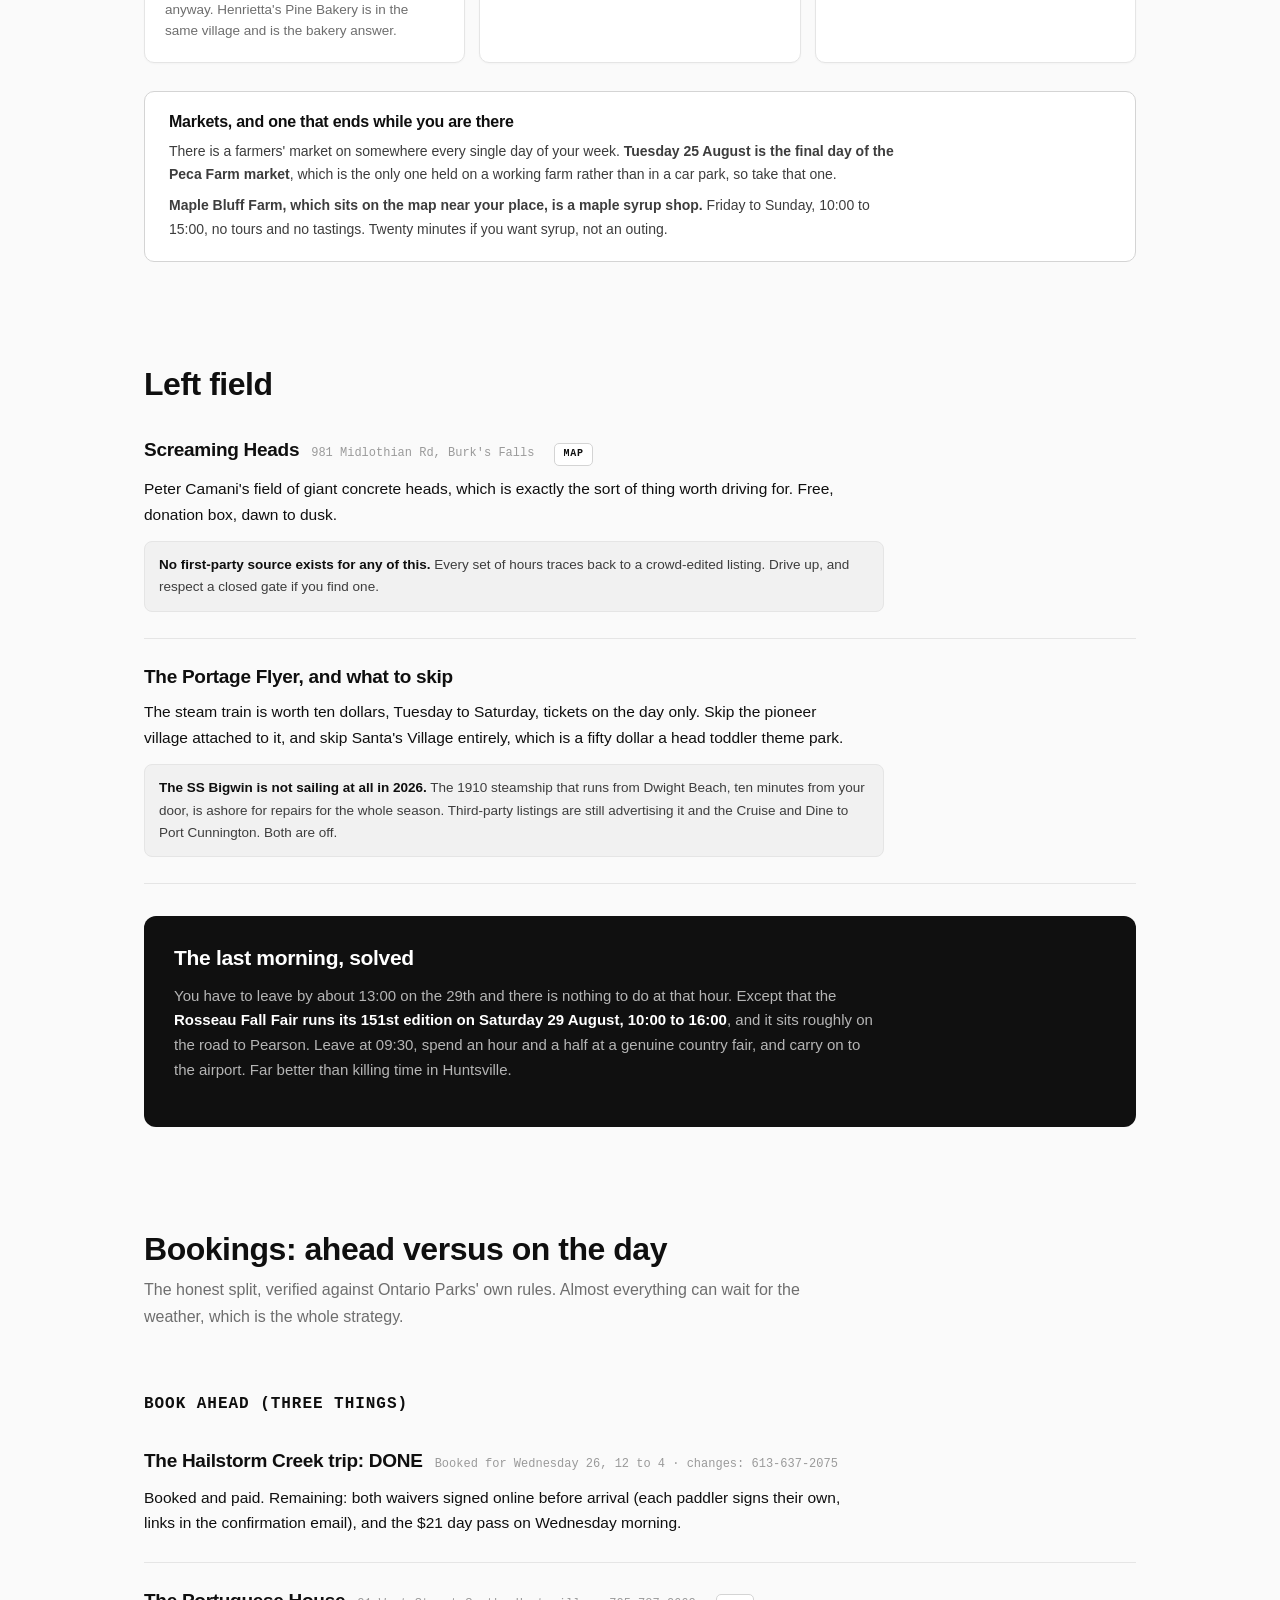
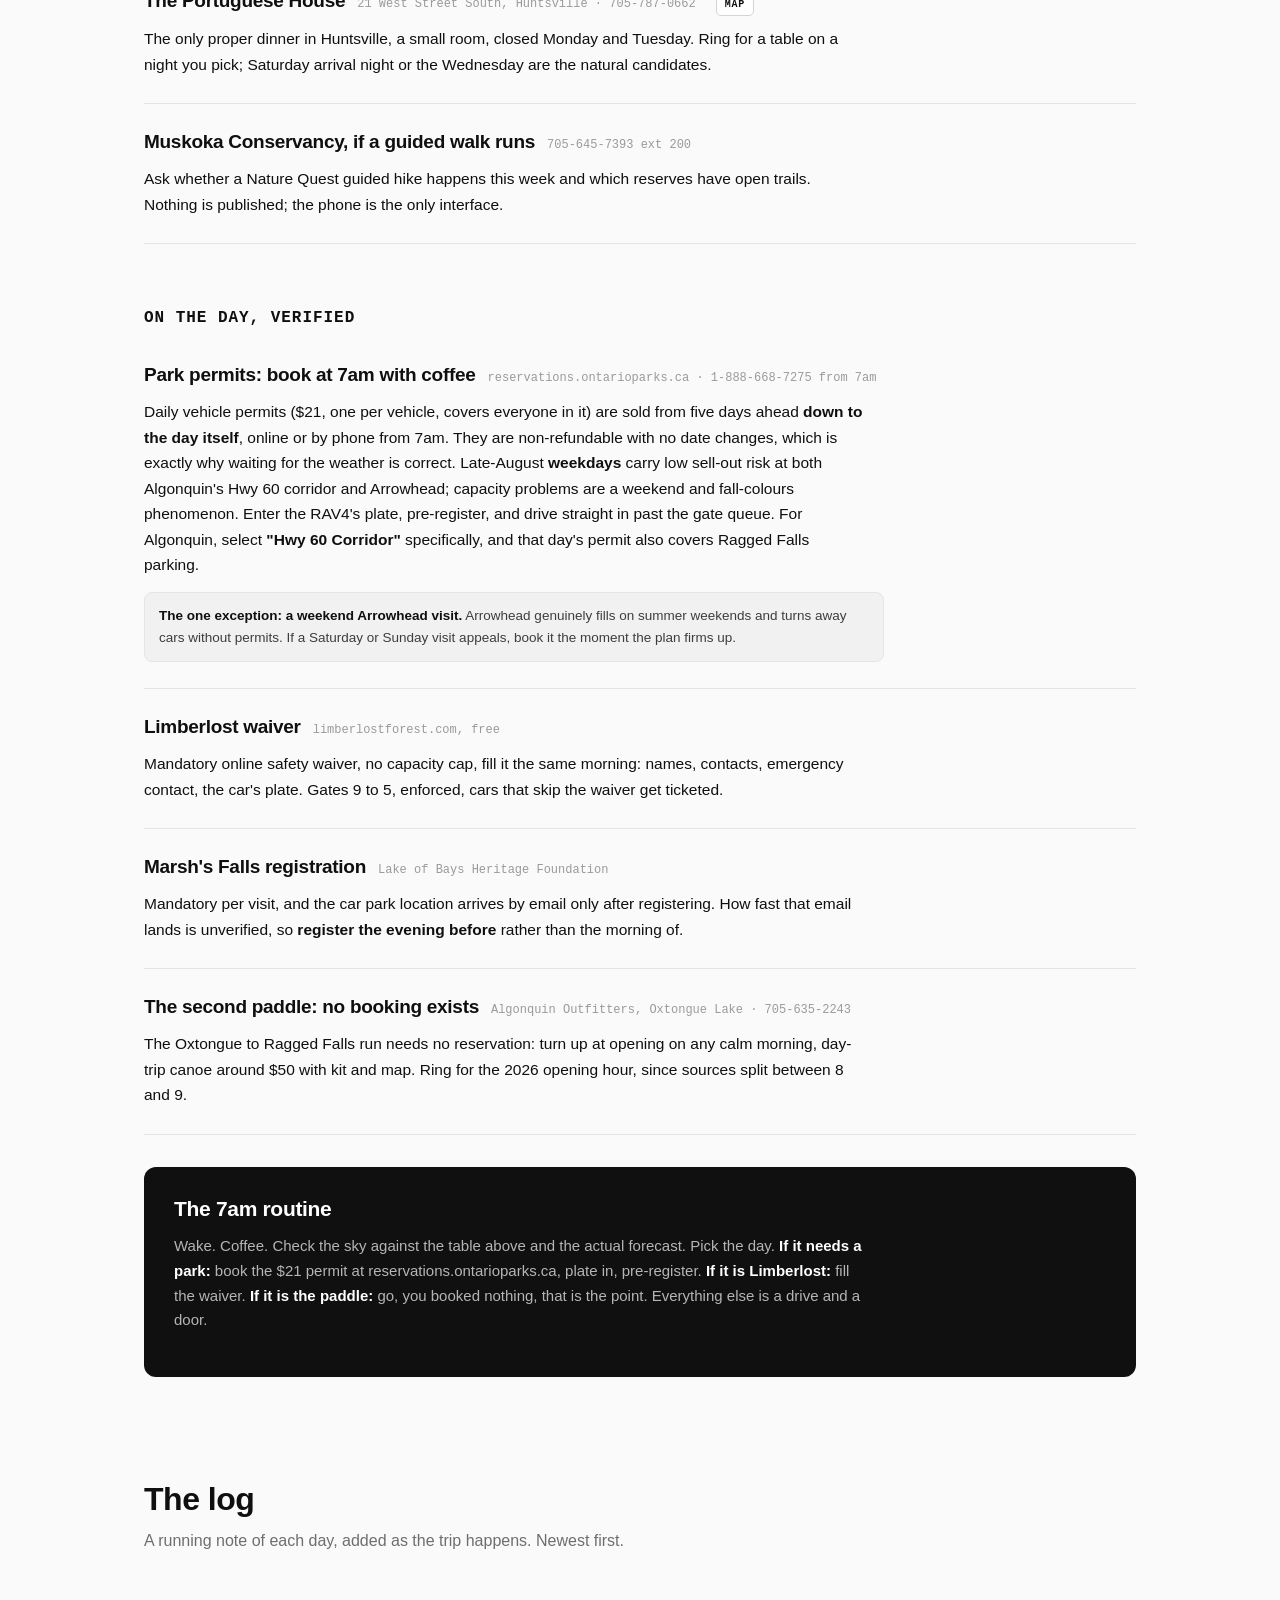
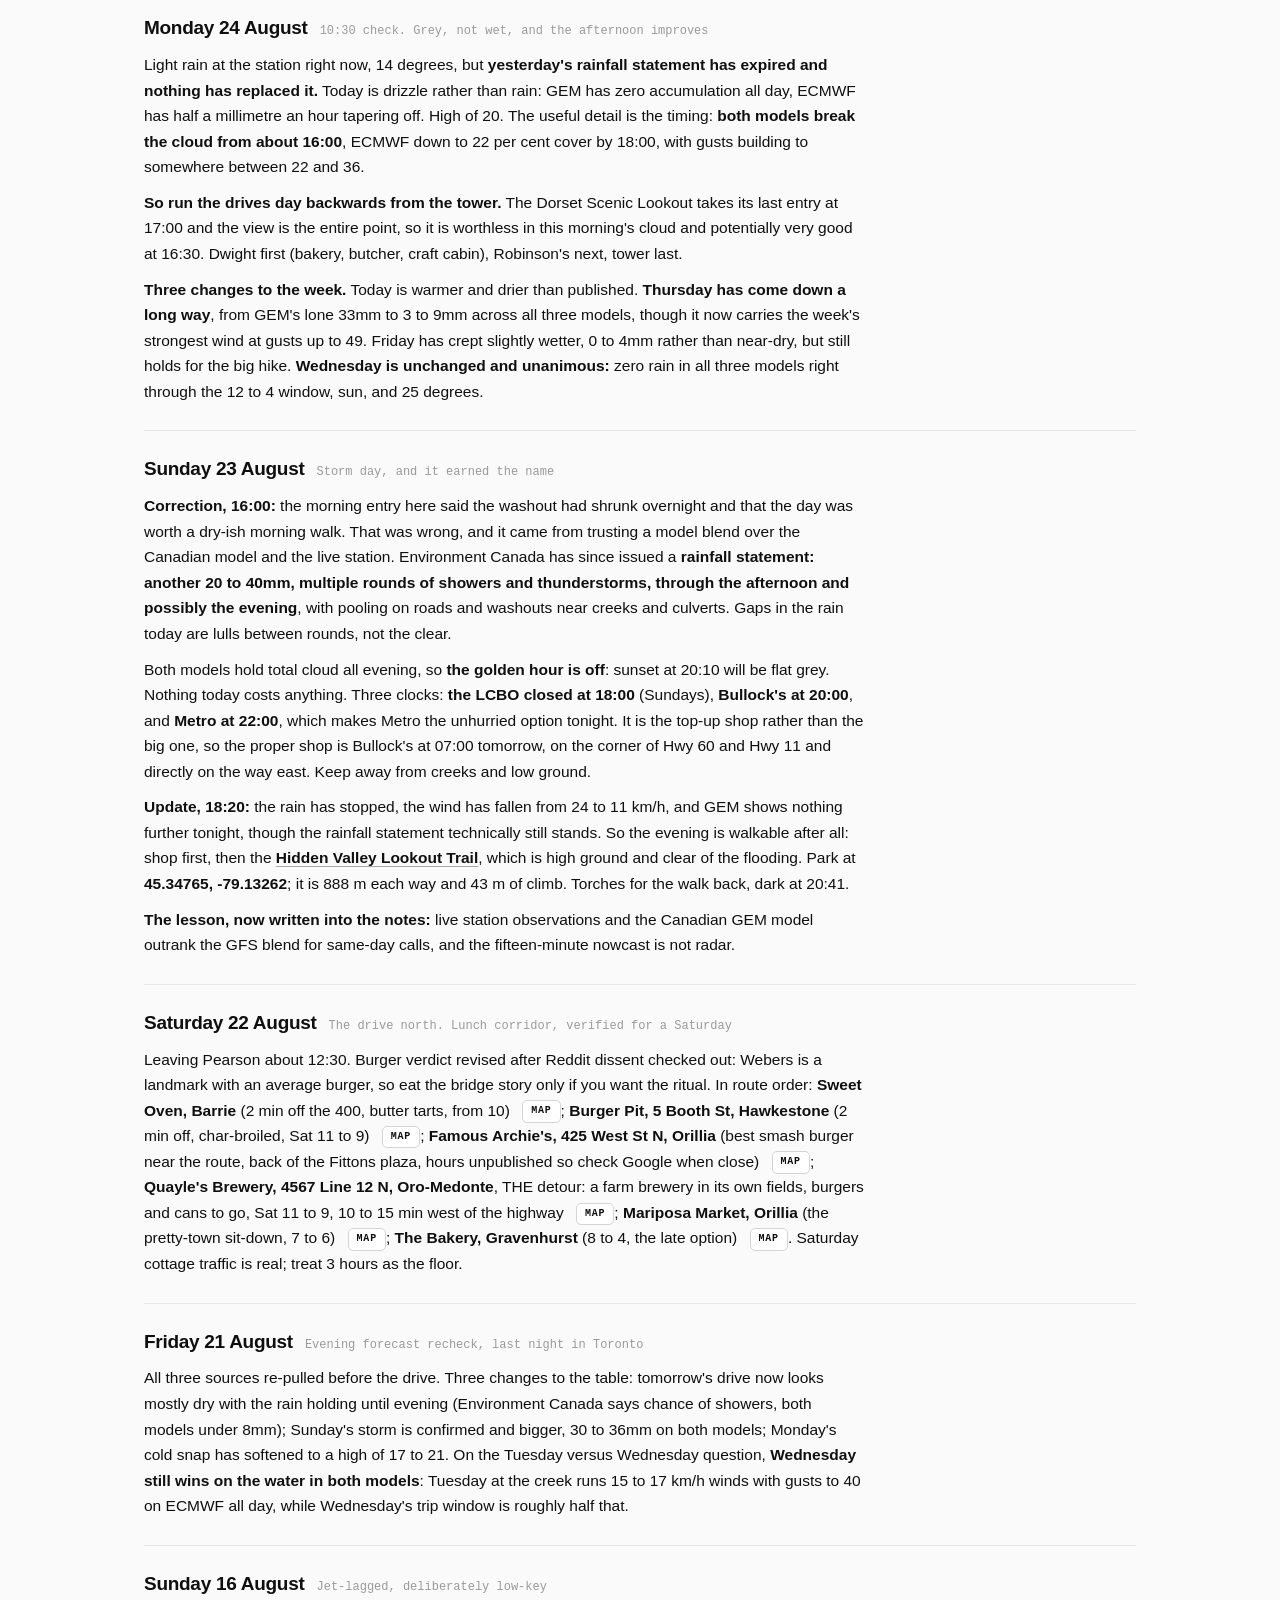
==== commit 6ec45fac: "Tuesday: dry Limberlost day, Wednesday paddle confirmed sunny, Thursday wetter, Friday drier" ====
--- a/index.html
+++ b/index.html
@@ -26,29 +26,23 @@
 
 <header>
   <div class="kicker">The Algonquin week &middot; Sat 22 to Sat 29 &middot; <a href="toronto.html">week one, Toronto</a></div>
-  <h1><span class="roman">Monday</span> 24 August</h1>
+  <h1><span class="roman">Tuesday</span> 25 August</h1>
 </header>
 
 <section id="today">
-  <p class="section-lede">Updated 13:00. Leaving about 13:45. Planning and reference are below this.</p>
+  <p class="section-lede">Updated 10:30. Planning and reference are below this.</p>
 
   <div class="shape">
-    <div><div class="when">Weather</div><div><strong>Mist and drizzle, 16 degrees, no warnings.</strong> Huntsville, Bracebridge and North Bay all misted in at 96 to 100 per cent humidity: an area-wide airmass, not a passing shower. <strong>Zero accumulation at all three destinations in every model</strong>, so it is showers that pass, not rain that sets in. Jacket, keep walking, stand under a tree for five minutes if one comes over. <strong>Cloud breaks from about 17:00.</strong></div></div>
-    <div><div class="when">The call</div><div><strong>Walks first, everything else second.</strong> Three water stops on the Oxtongue, working east to west, ending at the prettiest as the cloud lifts. <strong>Yesterday&rsquo;s 40mm is the whole point:</strong> late August normally leaves these falls thin, and today they will be running properly. The butcher is dropped rather than rushed. Sunset 20:08, dark 20:39, so there is no clock on any of this.</div></div>
-    <div><div class="when">Do first</div><div><strong>Register for Marsh&rsquo;s Falls before leaving.</strong> Form partway down <strong>lakeofbaysheritage.ca/marshs-falls-nature-reserve</strong>. The car park is deliberately unpublished and is emailed to you directly after registering, which is the only reason the place is empty.</div></div>
-    <div><div class="when">14:10 &middot; Ragged Falls</div><div><strong>The drama, and today is its best day of the week.</strong> A 25 m drop over 200 m of rock, running hard for once. Short easy path along the top with three viewpoints, then a <strong>steep rough spur down to the base</strong> which will be slick today, so proper shoes. Permit bought on your phone from the QR code on the sign.
-      <div class="meta"><span>1.1 km of trail</span><span>18 min walking, 45 with the scramble</span><span>Easy path, steep rough spur</span><span>25 m falls</span><span>AllTrails 4.5 from 851</span><span>~$6.50 permit, QR at the sign</span><span>25 min drive</span></div>
-      <a class="maplink" href="https://www.google.com/maps/search/?api=1&query=Ragged%20Falls%2C%20Oxtongue%20River%20Provincial%20Park%2C%20Ontario" target="_blank" rel="noopener">Map</a></div></div>
-    <div><div class="when">15:10 &middot; Oxtongue Rapids</div><div><strong>The best place to actually be.</strong> Not one plunging fall but a 1.5 km braided run of whitewater through pink granite shelves, with a path along the top and flat rock to sit on. Free, no gate, and the 2 km of gravel access road keeps the coaches out. Linger here if the sun holds; there is nothing to rush for.
-      <div class="meta"><span>2 km return</span><span>40 to 50 min, longer if you sit</span><span>Climb near zero</span><span>Rocky, rooty riverside</span><span>1.5 km of whitewater, swimmable</span><span>Free, no permit</span><span>15 min from Ragged Falls, last 2 km gravel</span></div>
-      <a class="maplink" href="https://www.google.com/maps/search/?api=1&query=45.33869%2C-78.94471" target="_blank" rel="noopener">Map</a></div></div>
-    <div><div class="when">16:30 &middot; Marsh&rsquo;s Falls</div><div><strong>Last, and now the full four loops.</strong> A land trust reserve where the Oxtongue makes its last drop into Dwight Bay: old pasture, mixed forest, river frontage, bare rock, and a gazebo built over the falls. The quietest of the three and the one that gets the clearing, with cloud down to about 53 per cent by six. One outhouse, no bins, pack it out. Deer flies in the pasture section.
-      <div class="meta"><span>4 km, four loops of 0.6 to 1.1 km</span><span>1 hr 15 for the network</span><span>Under 40 m climb</span><span>Level, forest and old pasture</span><span>Falls with a gazebo over them</span><span>Free, registration required</span><span>No dogs</span><span>20 min drive</span></div>
-      <a class="maplink" href="https://www.google.com/maps/search/?api=1&query=45.31188%2C-78.99019" target="_blank" rel="noopener">Map</a></div></div>
-    <div><div class="when">Water levels</div><div><strong>Yesterday&rsquo;s 40mm cuts both ways.</strong> The falls will be running better than late August normally allows, which is the reason to go today. But the bedrock shelves and pools that make Oxtongue Rapids the local swimming hole will be higher and pushier than the guidebooks describe. The Township&rsquo;s own warning: the path follows fast water with rocky slopes to the edge, so <strong>do not scramble on wet granite above a chute.</strong></div></div>
-    <div><div class="when">Take</div><div>Proper shoes for the Ragged Falls spur, a jacket, insect repellent for the pasture loop at Marsh&rsquo;s, swim things in the car for Oxtongue Rapids, and your phone for the Ragged Falls permit.</div></div>
-    <div><div class="when">Meat, moved</div><div><strong>Dwight Market &amp; Pharmacy (2836 Hwy 60) shuts at 18:00</strong>, and you will pass it at about 17:55, so the butcher moves. <strong>Wednesday is the natural day:</strong> it is on the route to Opeongo, and the Dwight Farmers&rsquo; Market at 2876 runs 9 to 2 that morning, so leaving at 10:00 instead of 10:30 buys both. Tonight, cook what is in, or <strong>That Little Place by the Lights</strong> serves till 20:00, no reservations.</div></div>
-    <div><div class="when">Before tomorrow</div><div><strong>The two paddle waivers are still outstanding and Wednesday is the day.</strong> Each of you signs your own, links in the FareHarbor confirmation email. Also tonight: the <strong>Limberlost waiver</strong> for tomorrow, which needs the RAV4 plate.</div></div>
+    <div><div class="when">Weather</div><div><strong>Cloudy, 16 degrees, dry, no warnings.</strong> Zero rain in all three models for the whole day, and <strong>two of the three clear the afternoon hard</strong>: the Canadian model drops to 1 per cent cloud by three, GFS to 4 per cent by four. ECMWF is the lone holdout keeping cloud. High of 23. Gusts 15 to 31, easing through the day.</div></div>
+    <div><div class="when">The call</div><div><strong>Limberlost, and it is the right day for it.</strong> Dry with a breeze is forest-walking weather, because the trees take the wind, and this is the one place in range that gives you a genuine half day on the hill rather than a car park and a viewpoint. Ten thousand acres, seventy kilometres of trail, twenty lakes, free, and no marketing budget.</div></div>
+    <div><div class="when">Do first</div><div><strong>The Limberlost waiver, before you leave.</strong> Free online form at limberlostforest.com, mandatory, and it asks for <strong>the RAV4&rsquo;s plate</strong>. Cars without one get ticketed. <strong>And the two paddle waivers, which are now urgent</strong>: the trip is tomorrow, each of you signs your own, links in the FareHarbor confirmation email.</div></div>
+    <div><div class="when">The route</div><div><strong>Solitaire plus the Echo Rock spur</strong>, 10 to 12 km over three and a half to four hours, park at the Main Entrance. Solitaire loop clockwise, the spur up to the lookout above the lake, then back along the lakeshore. If you want the bigger day instead, <strong>Solitaire plus Buck Lake plus the Buck Lake Lookout</strong> is about 12 km with a short steep sting at the end that gives it a summit.
+      <div class="meta"><span>10 to 12 km</span><span>3.5 to 4 hours</span><span>150 to 200 m of climb</span><span>Lakeshore, forest, one lookout</span><span>Free, no cap, waiver required</span><span>30 min drive</span></div>
+      <a class="maplink" href="https://www.google.com/maps/search/?api=1&query=Limberlost%20Forest%20and%20Wildlife%20Reserve%2C%20Huntsville%2C%20Ontario" target="_blank" rel="noopener">Map</a></div></div>
+    <div><div class="when">The one hard rule</div><div><strong>Gates are 09:00 to 17:00 and enforced</strong>, with vehicles ticketed or removed. Leaving by 11:00 gives you five and a half hours inside for a four hour walk, which is comfortable. Do not start the long route after about 12:30.</div></div>
+    <div><div class="when">Trade-off</div><div>Today is the <strong>final day of the Peca Farm Market</strong> for 2026, 9 to 1, fifteen minutes away, and the only one of the week held on a working farm. It does not fit alongside a four hour walk. Walks first, so it goes.</div></div>
+    <div><div class="when">Tomorrow, the paddle</div><div><strong>Confirmed, and it is the best day of the week in every source.</strong> Environment Canada says mainly sunny, 25 degrees. <strong>Zero rain in all three models for every hour of the 12 to 4 window</strong>, 22 to 24 degrees on the water, cloud between 0 and 27 per cent. Wind is 9 to 14 with gusts 26 to 34, which matters only for the taxi ride up the North Arm, not in the creek. Day pass over breakfast, leave by 10:30, or 10:00 to catch the Dwight market and butcher on the way.</div></div>
+    <div><div class="when">Eat</div><div>The Portuguese House is closed Mondays and Tuesdays, so tonight is <strong>That Little Place by the Lights</strong> (no reservations, till 20:00) or cooking in. Coffee before you go: <strong>Threshold</strong>, 38 Main St E, till 16:00.</div></div>
   </div>
 </section>
 
@@ -66,10 +60,10 @@
         <tr><td><strong>Sat 22</strong></td><td>24 / 14</td><td>~50%, mostly evening</td><td>gusts 37</td><td>Drive up likely dry; the rain now arrives in the evening. Unpack, shop, dinner in town.</td></tr>
         <tr><td><strong>Sun 23</strong></td><td>19 / 12</td><td>showers, 30 to 36mm</td><td>gusts 33 to 42</td><td>Storm day, confirmed and bigger. The wet-weather slate, no guilt.</td></tr>
         <tr><td><strong>Mon 24</strong></td><td>20 / 14</td><td>under 1mm: grey, not wet</td><td>gusts 22 to 36</td><td>Damp grey morning, <strong>clearing from about 16:00</strong>. Drives day, tower last.</td></tr>
-        <tr><td><strong>Tue 25</strong></td><td>23 / 14</td><td>mostly dry, some shower risk</td><td>gusts 28 to 34</td><td>Limberlost: forest walking, not open water. Clear overnight after.</td></tr>
+        <tr><td><strong>Tue 25</strong></td><td>23 / 11</td><td><strong>dry in all three</strong></td><td>gusts 15 to 31, easing</td><td><strong>Limberlost.</strong> Two of three models clear the afternoon.</td></tr>
         <tr><td><strong>Wed 26</strong></td><td>25 / 13</td><td><strong>0mm in all three through the whole trip window, EC says sunny</strong></td><td>gusts 24 to 36</td><td><strong>The paddle day, BOOKED: Hailstorm Creek trip, 12 to 4. Leave by 10:30.</strong></td></tr>
-        <tr><td><strong>Thu 27</strong></td><td>22 / 17</td><td>the wet day, now <strong>3 to 9mm</strong> rather than 33</td><td><strong>gusts 30 to 49</strong></td><td>Rain and the week's real wind. Town morning, indoors after.</td></tr>
-        <tr><td><strong>Fri 28</strong></td><td>20 / 12</td><td>0 to 4mm, drier than Thursday but not bone dry</td><td>gusts 26 to 32</td><td>Big hike still on. Confirm Thursday night.</td></tr>
+        <tr><td><strong>Thu 27</strong></td><td>21 / 13</td><td><strong>the wet day, and wetter again: 8 to 11mm, 95 to 100% odds</strong></td><td><strong>gusts 35 to 42</strong></td><td>Firmly indoors. Visitor Centre and its wetland deck, or town.</td></tr>
+        <tr><td><strong>Fri 28</strong></td><td>19 / 12</td><td><strong>near-dry now: under 0.5mm, 26 to 30% odds</strong></td><td>gusts 25 to 27, the calmest of the week</td><td><strong>The big hike is on.</strong> Centennial Ridges, lot by 08:30.</td></tr>
         <tr><td><strong>Sat 29</strong></td><td>20 / 10</td><td>dry in all three</td><td>gusts 24 to 35</td><td>Leave by 13:00. Rosseau fair if you want it, else a flat stretch.</td></tr>
       </tbody>
     </table>
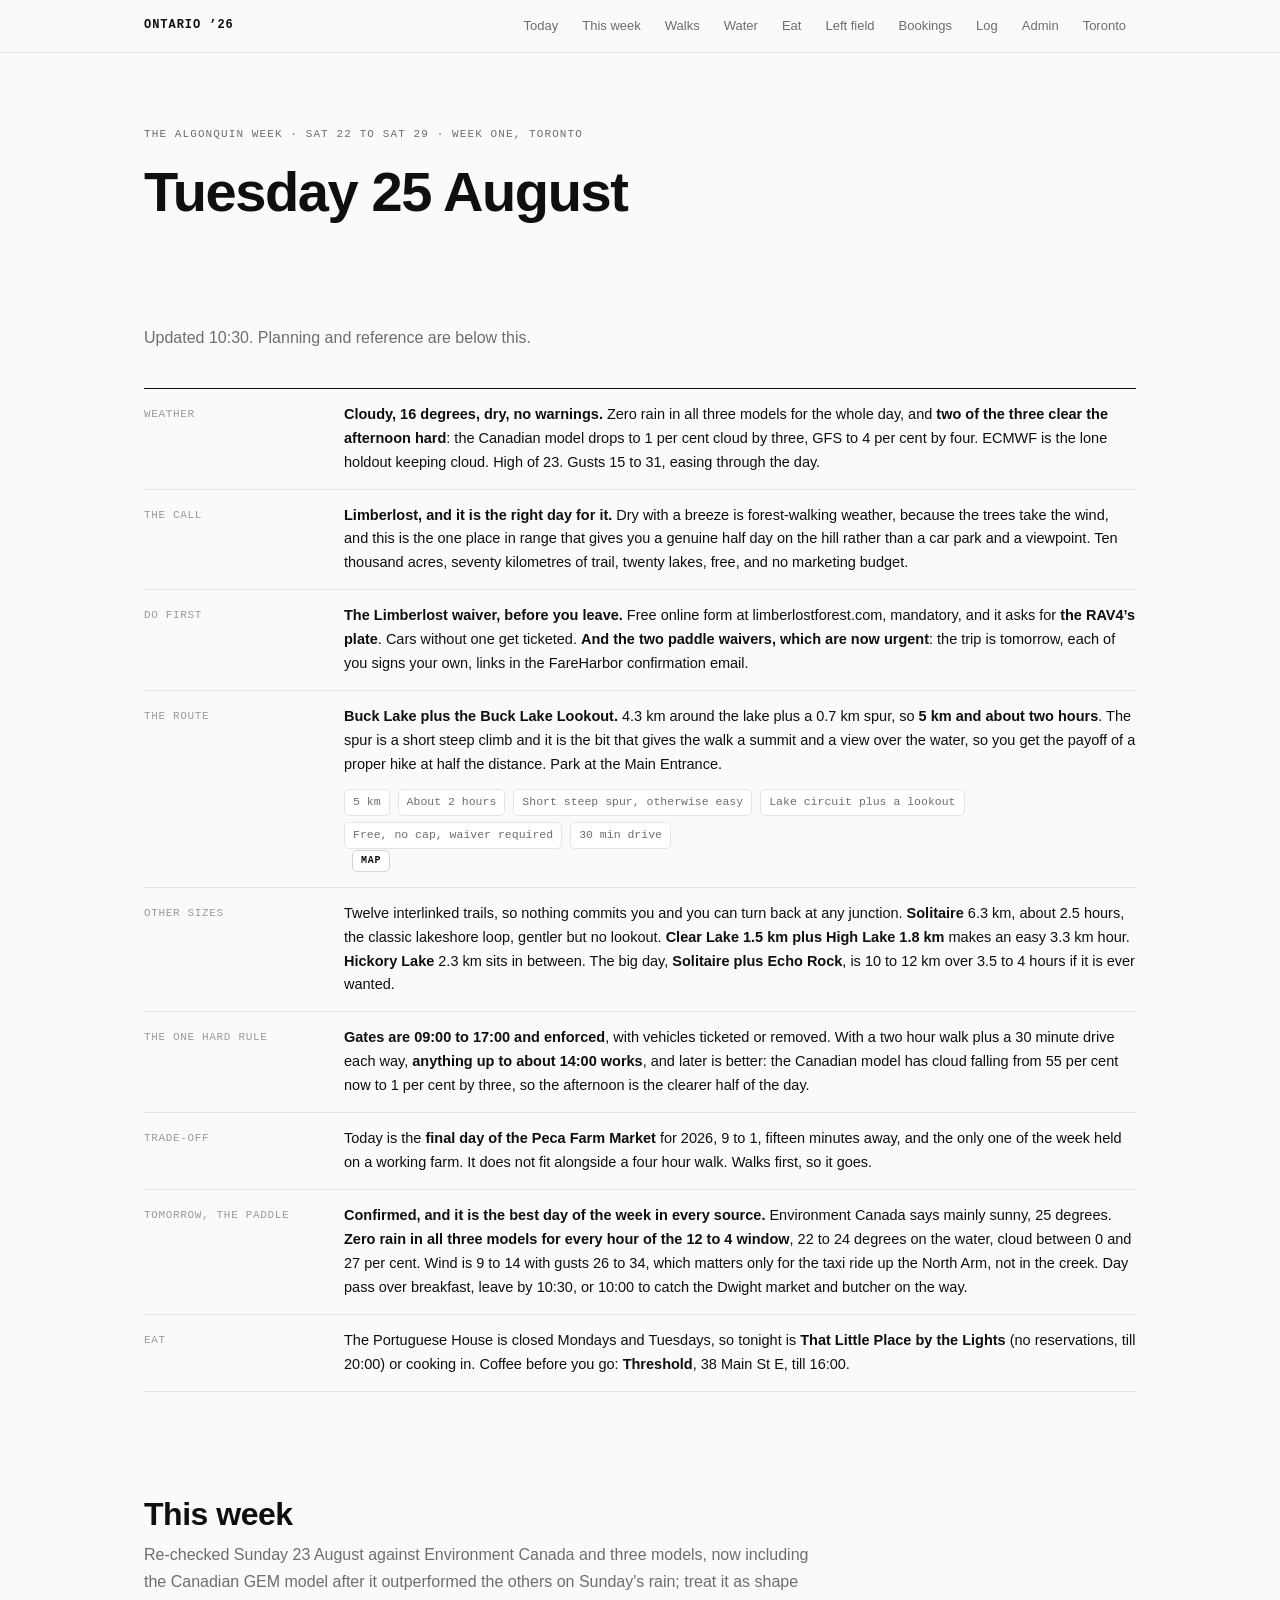
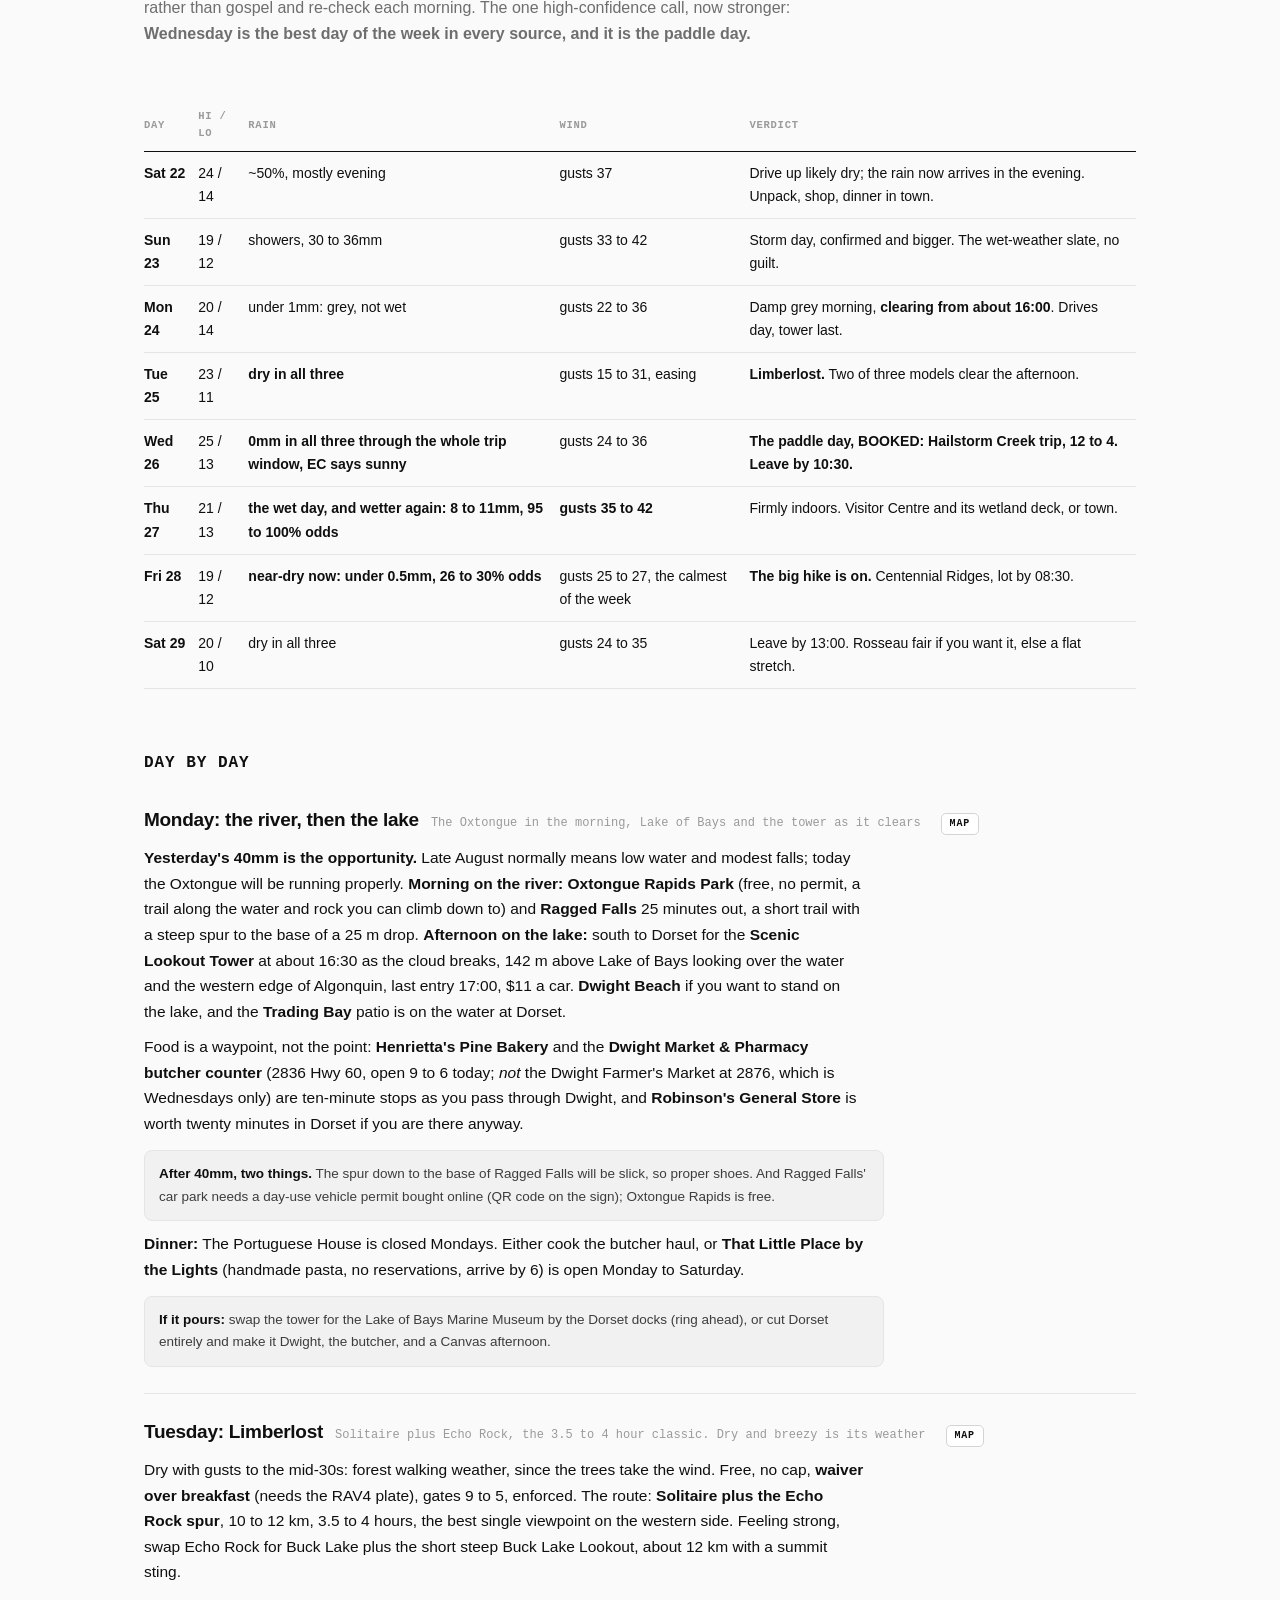
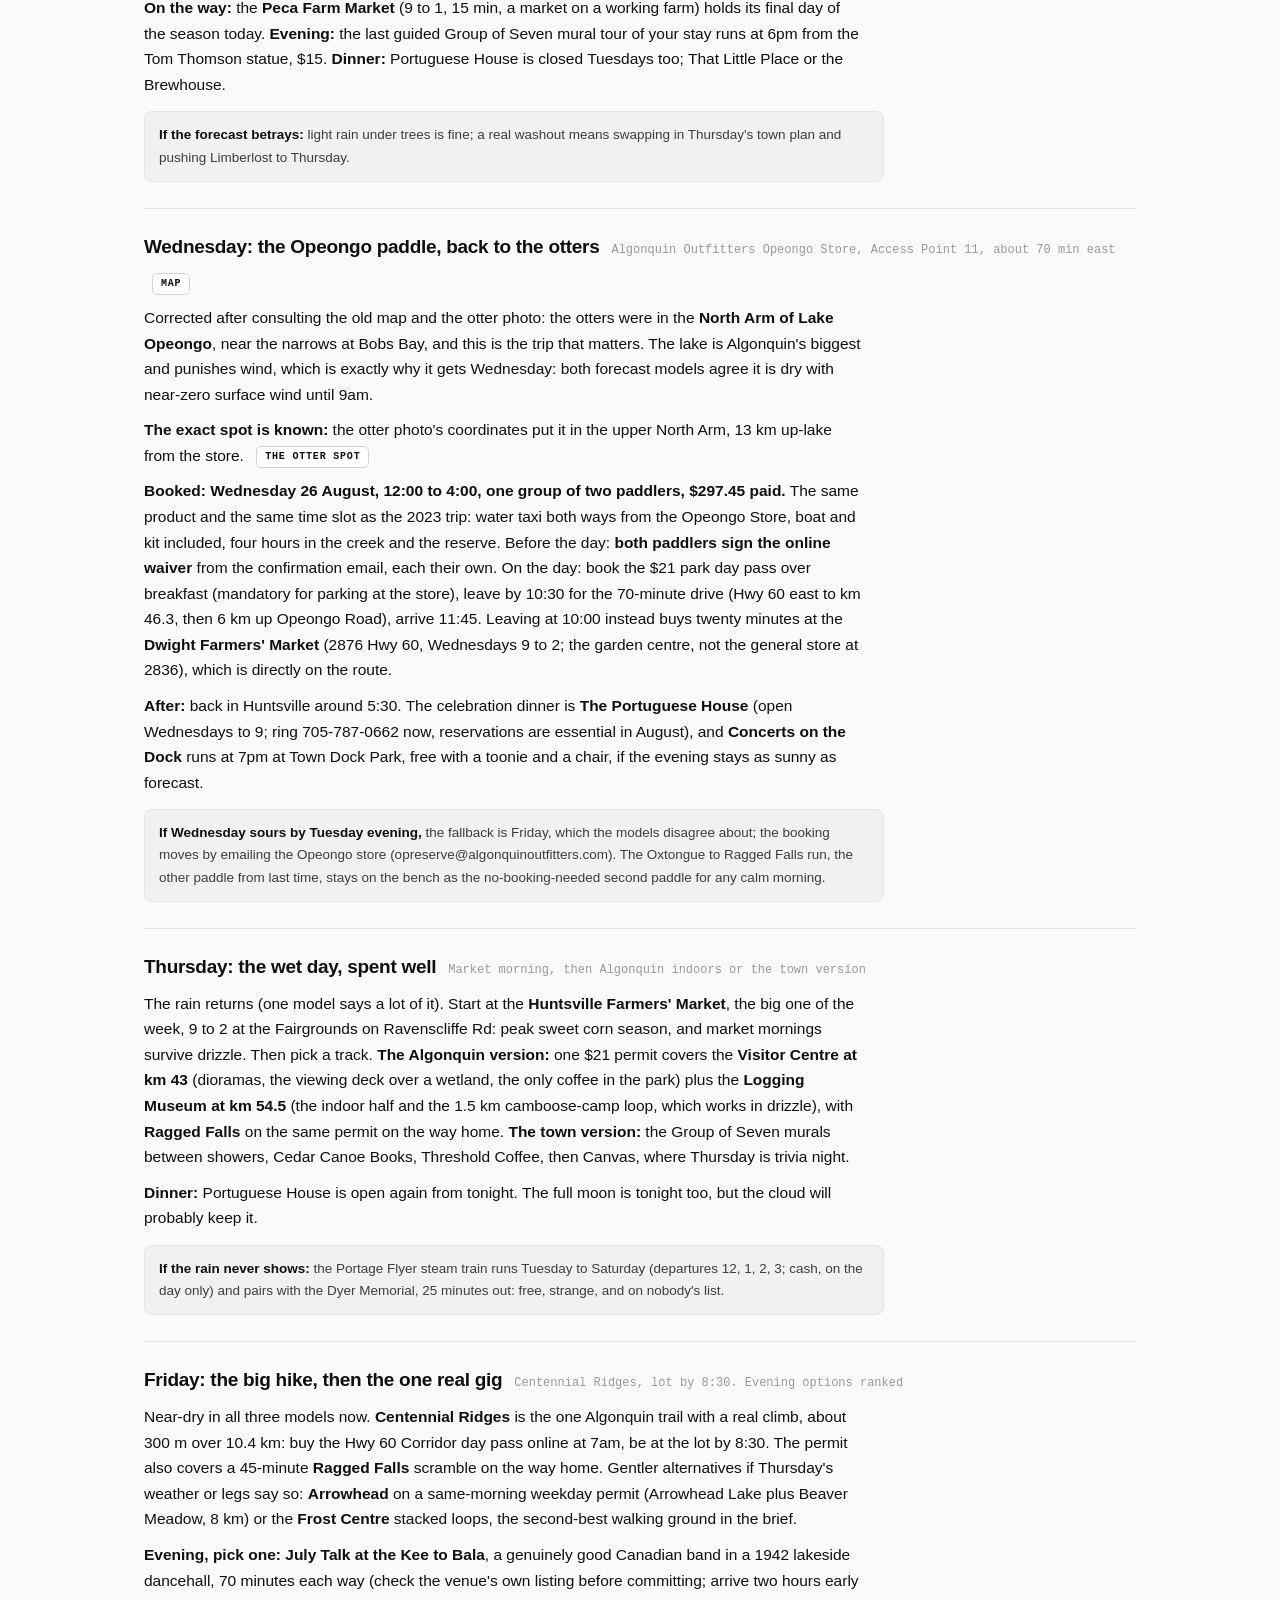
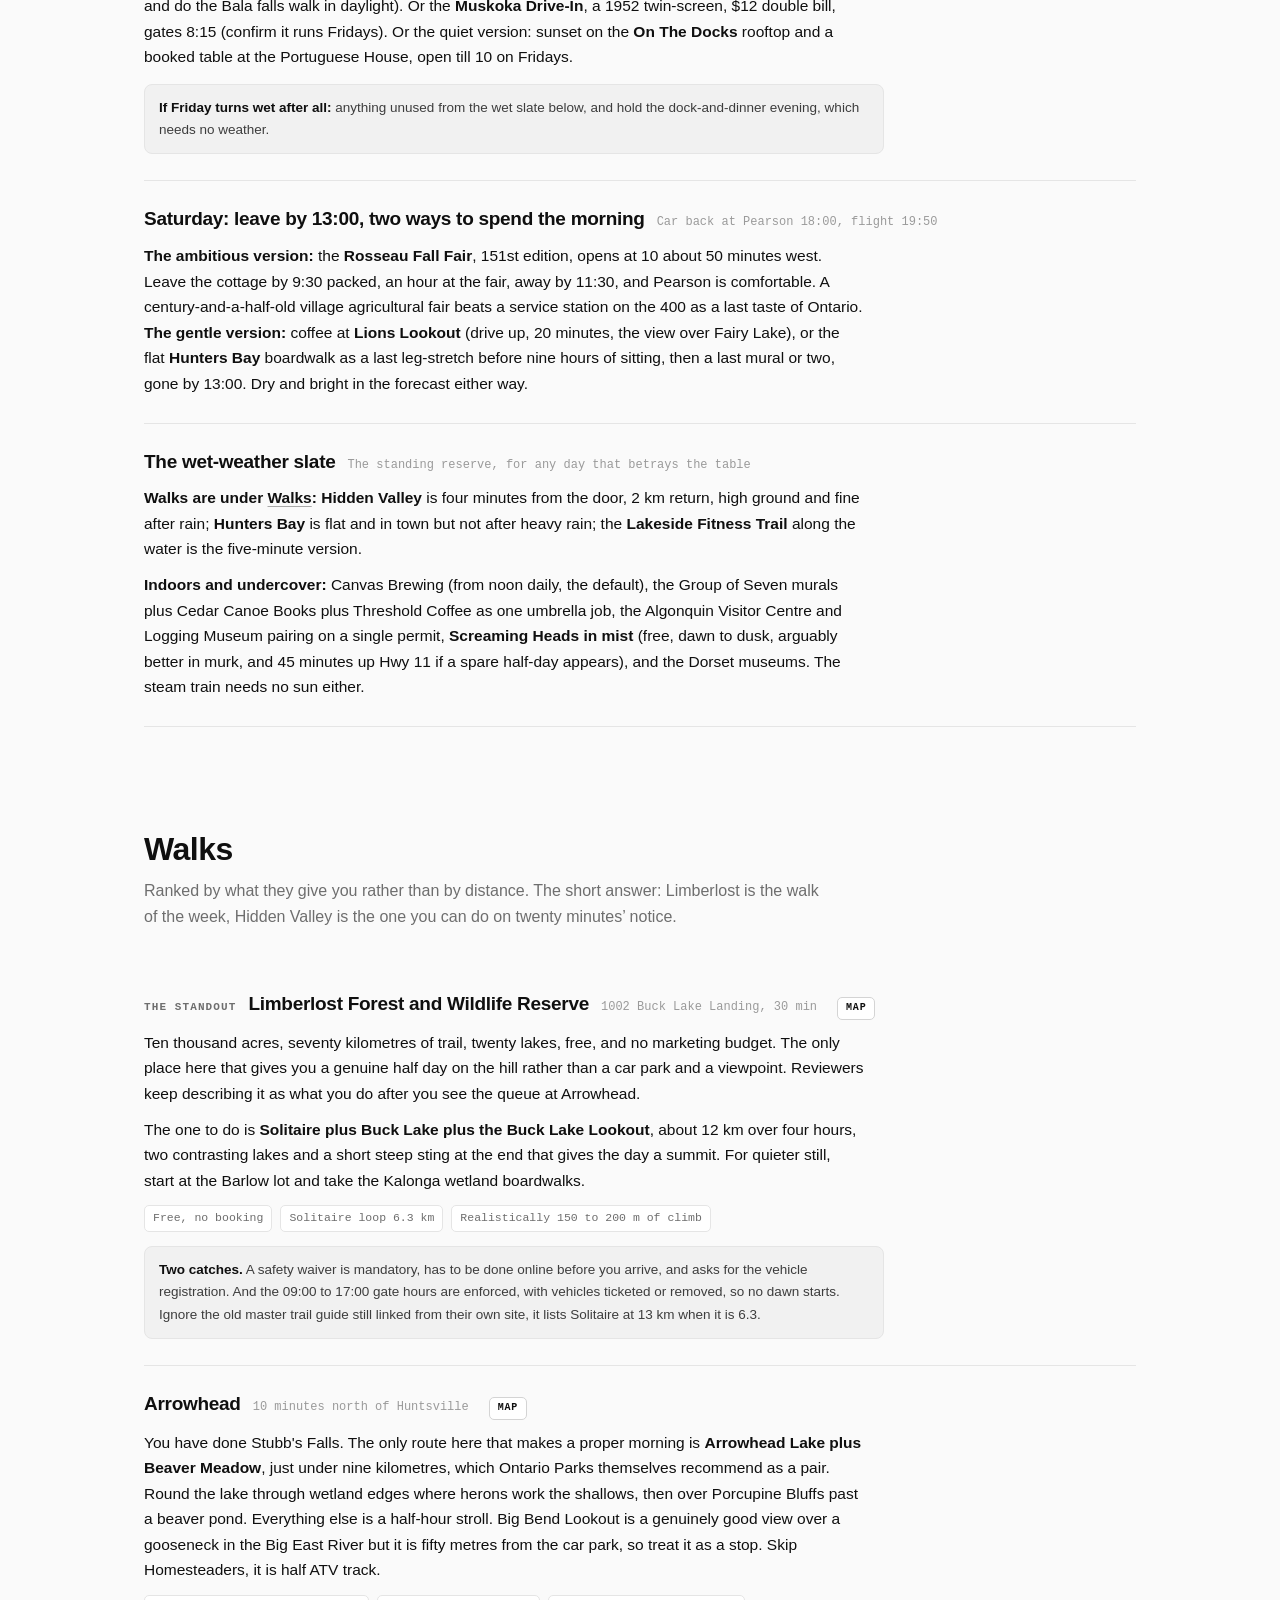
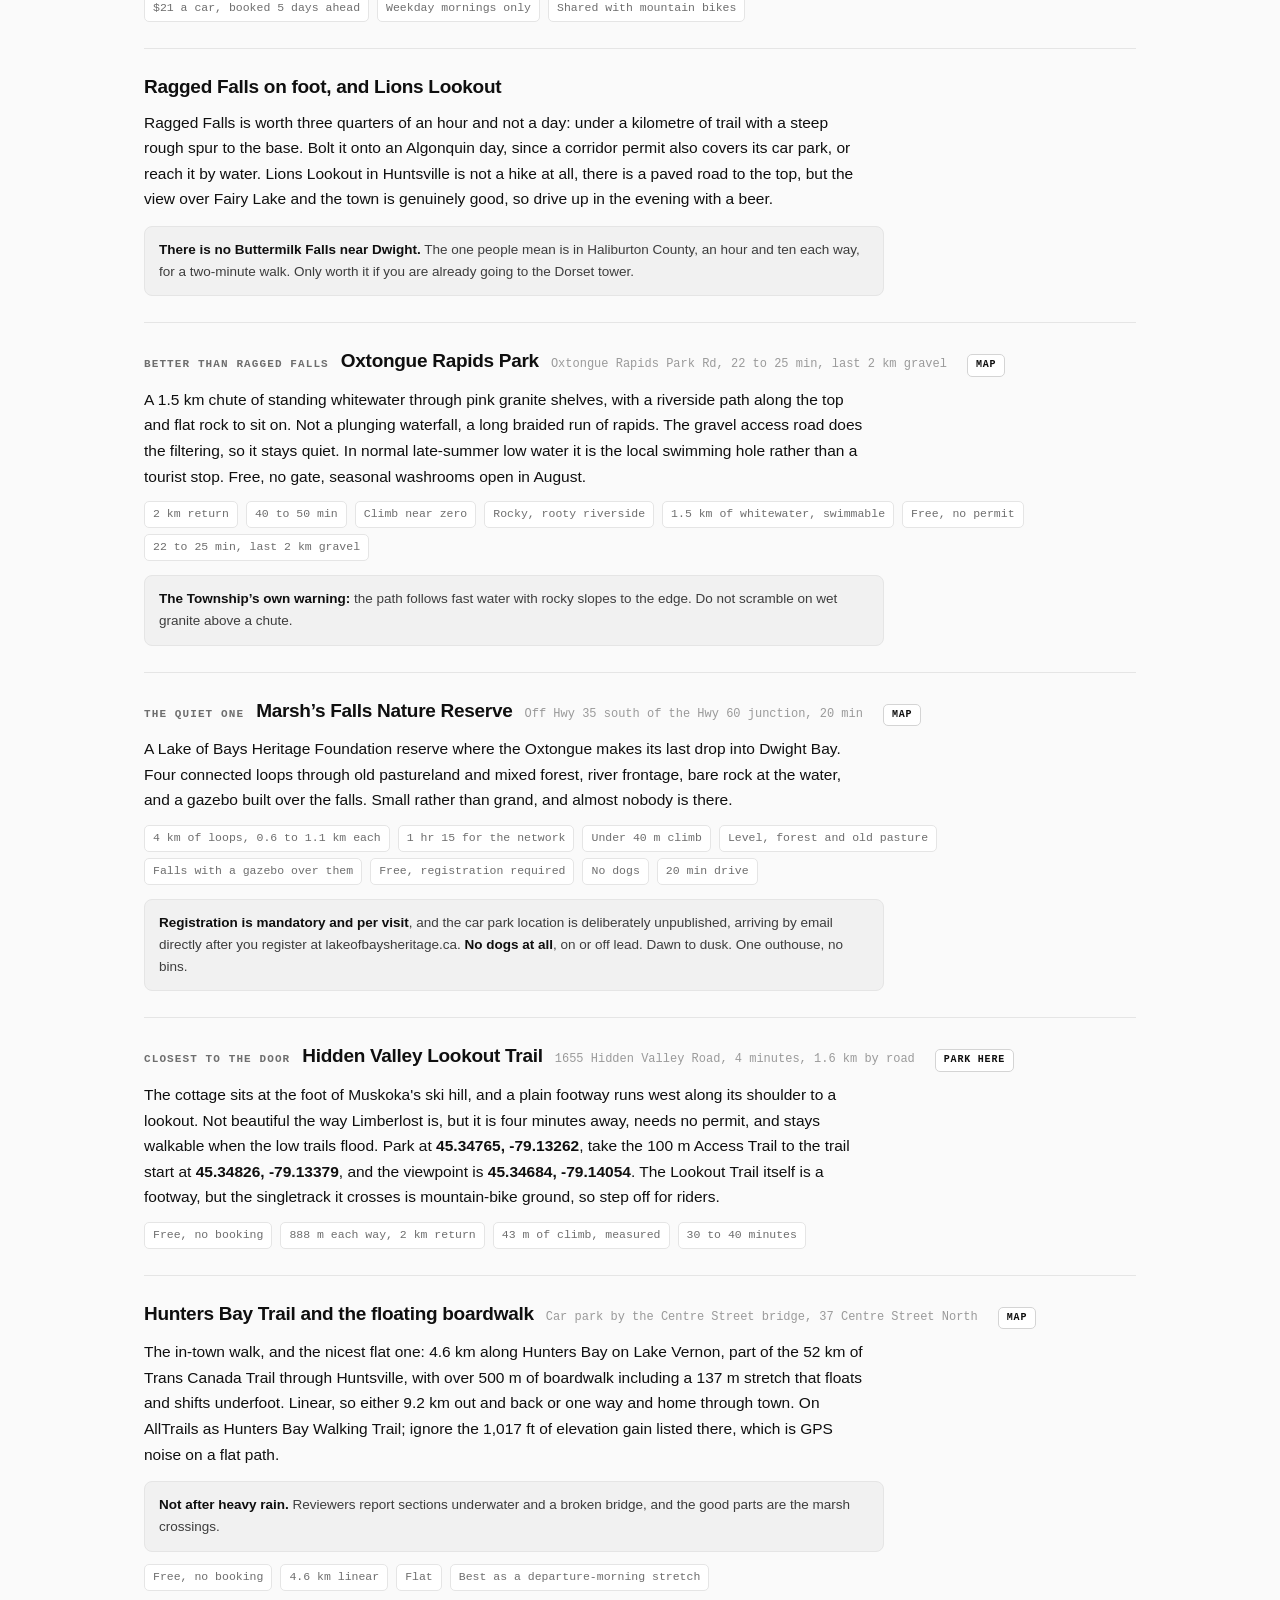
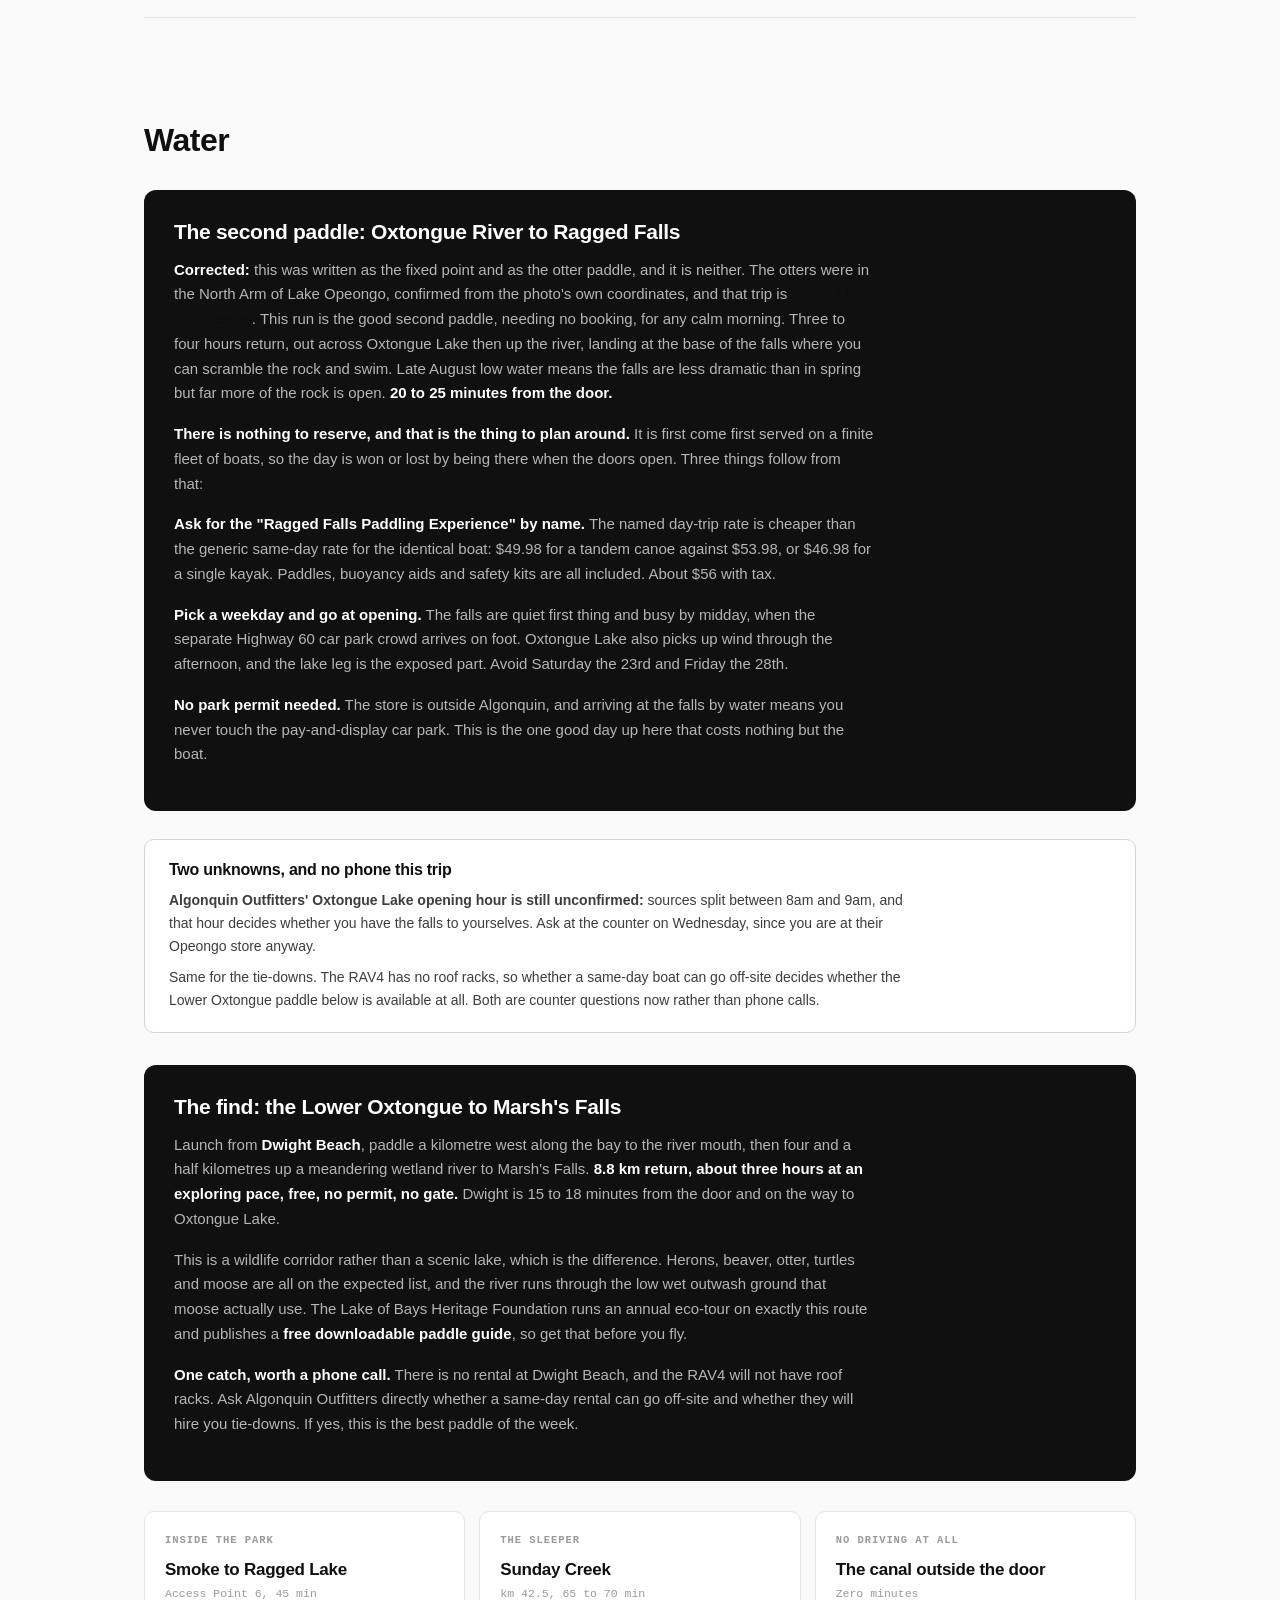
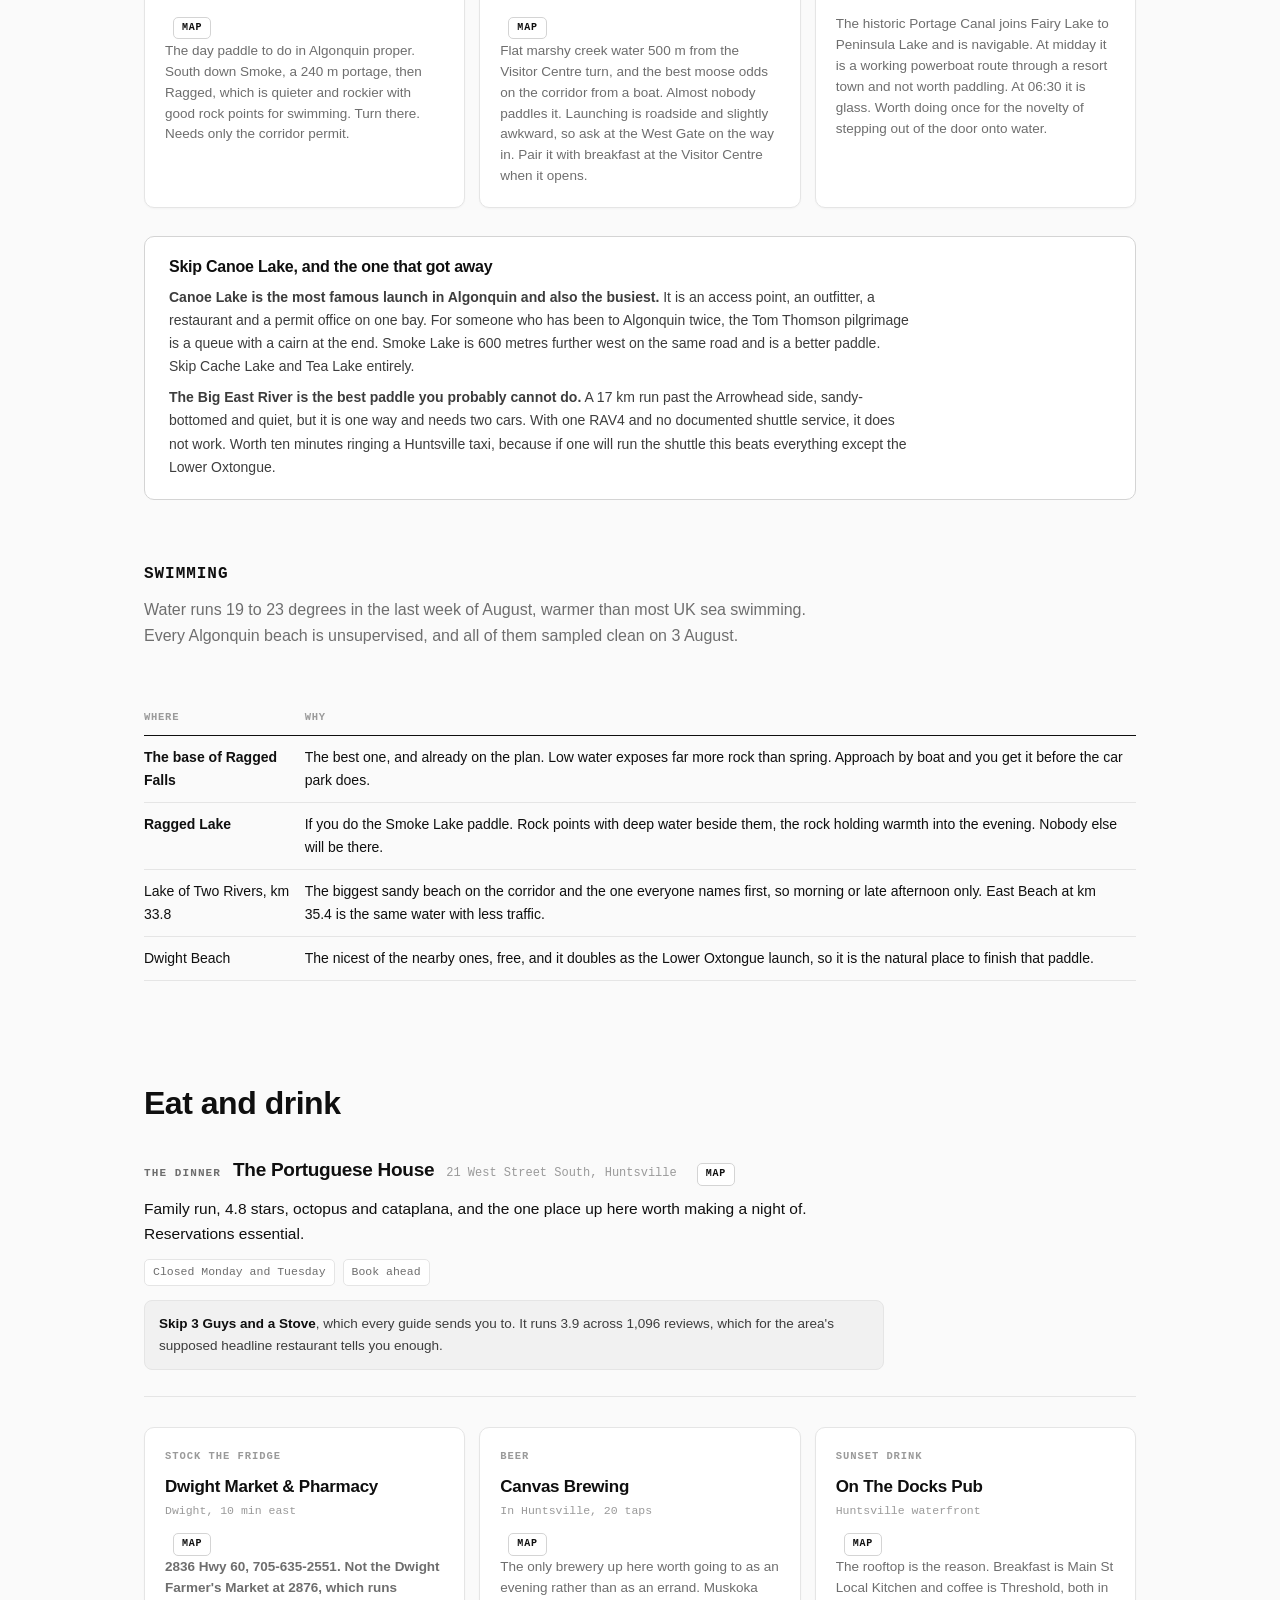
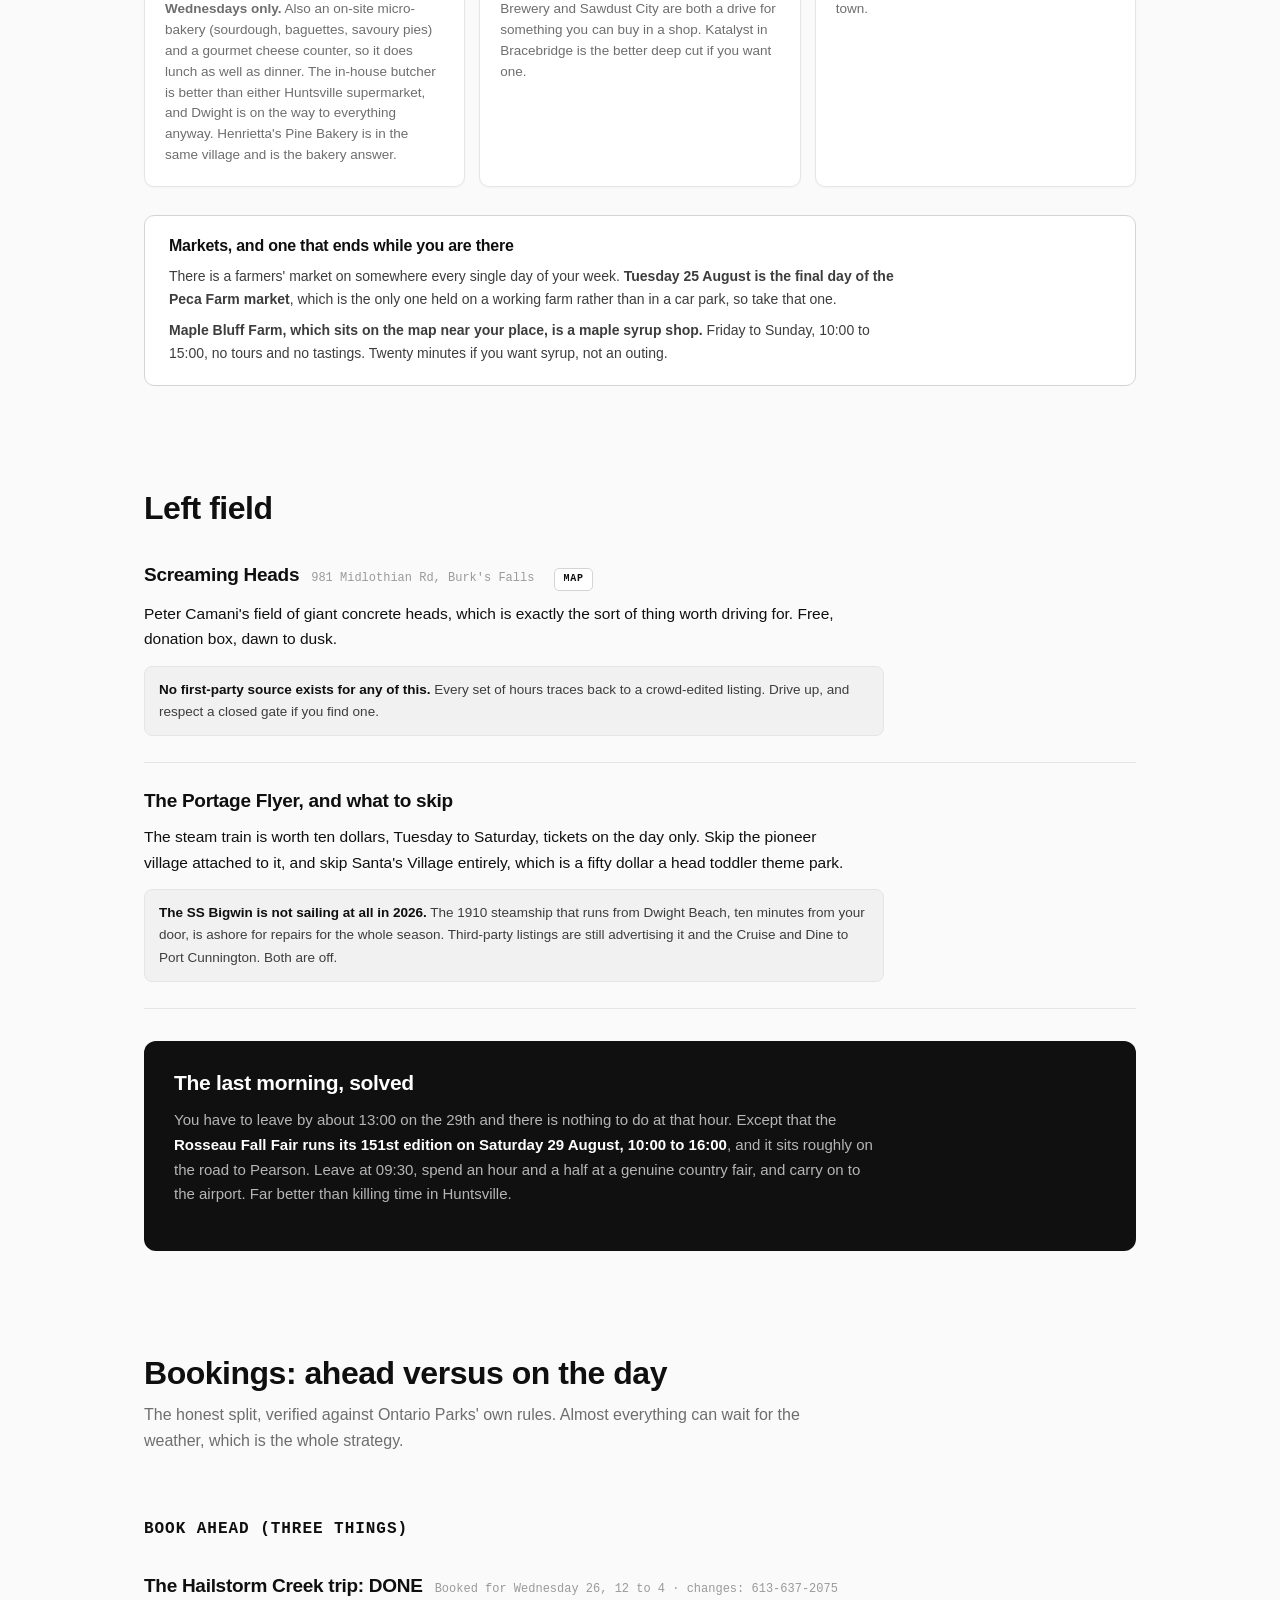
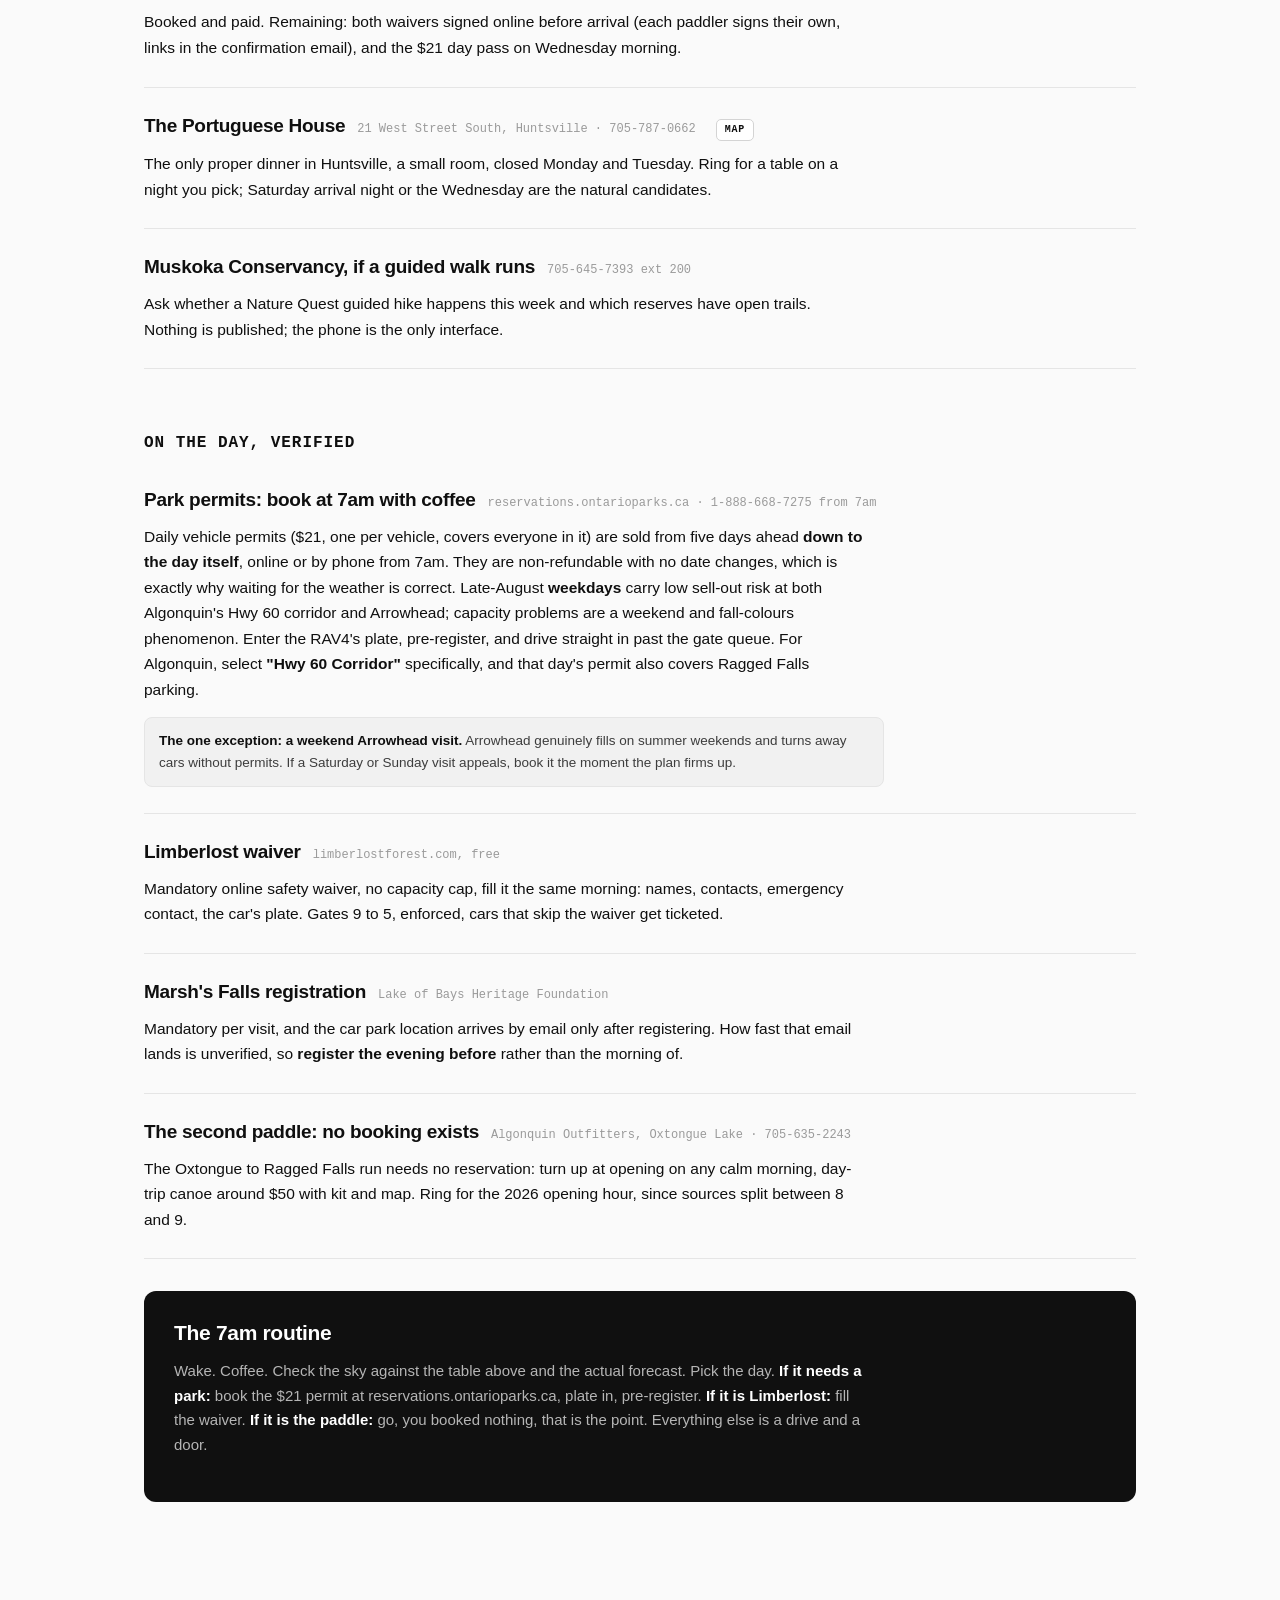
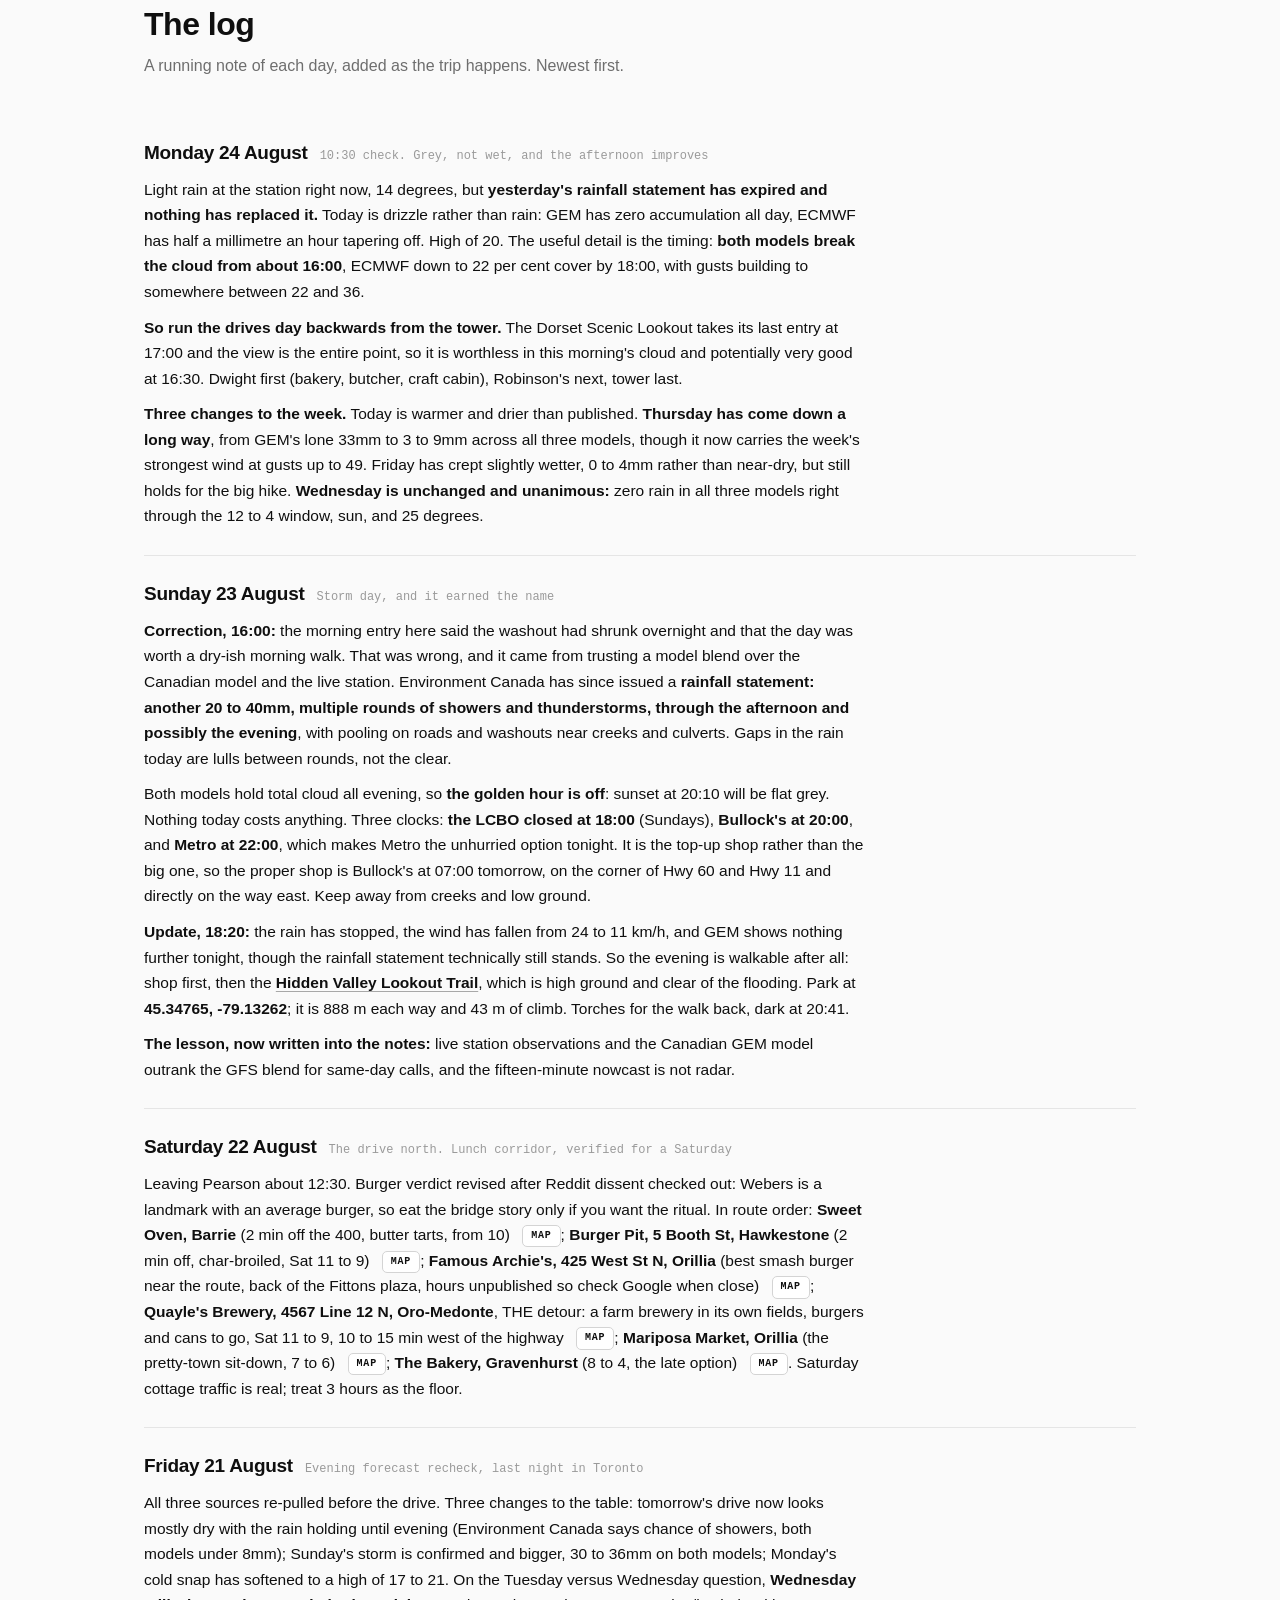
==== commit 4b138648: "Limberlost: Buck Lake plus the lookout, 5km/2h, with shorter and longer options listed" ====
--- a/index.html
+++ b/index.html
@@ -36,10 +36,11 @@
     <div><div class="when">Weather</div><div><strong>Cloudy, 16 degrees, dry, no warnings.</strong> Zero rain in all three models for the whole day, and <strong>two of the three clear the afternoon hard</strong>: the Canadian model drops to 1 per cent cloud by three, GFS to 4 per cent by four. ECMWF is the lone holdout keeping cloud. High of 23. Gusts 15 to 31, easing through the day.</div></div>
     <div><div class="when">The call</div><div><strong>Limberlost, and it is the right day for it.</strong> Dry with a breeze is forest-walking weather, because the trees take the wind, and this is the one place in range that gives you a genuine half day on the hill rather than a car park and a viewpoint. Ten thousand acres, seventy kilometres of trail, twenty lakes, free, and no marketing budget.</div></div>
     <div><div class="when">Do first</div><div><strong>The Limberlost waiver, before you leave.</strong> Free online form at limberlostforest.com, mandatory, and it asks for <strong>the RAV4&rsquo;s plate</strong>. Cars without one get ticketed. <strong>And the two paddle waivers, which are now urgent</strong>: the trip is tomorrow, each of you signs your own, links in the FareHarbor confirmation email.</div></div>
-    <div><div class="when">The route</div><div><strong>Solitaire plus the Echo Rock spur</strong>, 10 to 12 km over three and a half to four hours, park at the Main Entrance. Solitaire loop clockwise, the spur up to the lookout above the lake, then back along the lakeshore. If you want the bigger day instead, <strong>Solitaire plus Buck Lake plus the Buck Lake Lookout</strong> is about 12 km with a short steep sting at the end that gives it a summit.
-      <div class="meta"><span>10 to 12 km</span><span>3.5 to 4 hours</span><span>150 to 200 m of climb</span><span>Lakeshore, forest, one lookout</span><span>Free, no cap, waiver required</span><span>30 min drive</span></div>
+    <div><div class="when">The route</div><div><strong>Buck Lake plus the Buck Lake Lookout.</strong> 4.3 km around the lake plus a 0.7 km spur, so <strong>5 km and about two hours</strong>. The spur is a short steep climb and it is the bit that gives the walk a summit and a view over the water, so you get the payoff of a proper hike at half the distance. Park at the Main Entrance.
+      <div class="meta"><span>5 km</span><span>About 2 hours</span><span>Short steep spur, otherwise easy</span><span>Lake circuit plus a lookout</span><span>Free, no cap, waiver required</span><span>30 min drive</span></div>
       <a class="maplink" href="https://www.google.com/maps/search/?api=1&query=Limberlost%20Forest%20and%20Wildlife%20Reserve%2C%20Huntsville%2C%20Ontario" target="_blank" rel="noopener">Map</a></div></div>
-    <div><div class="when">The one hard rule</div><div><strong>Gates are 09:00 to 17:00 and enforced</strong>, with vehicles ticketed or removed. Leaving by 11:00 gives you five and a half hours inside for a four hour walk, which is comfortable. Do not start the long route after about 12:30.</div></div>
+    <div><div class="when">Other sizes</div><div>Twelve interlinked trails, so nothing commits you and you can turn back at any junction. <strong>Solitaire</strong> 6.3 km, about 2.5 hours, the classic lakeshore loop, gentler but no lookout. <strong>Clear Lake 1.5 km plus High Lake 1.8 km</strong> makes an easy 3.3 km hour. <strong>Hickory Lake</strong> 2.3 km sits in between. The big day, <strong>Solitaire plus Echo Rock</strong>, is 10 to 12 km over 3.5 to 4 hours if it is ever wanted.</div></div>
+    <div><div class="when">The one hard rule</div><div><strong>Gates are 09:00 to 17:00 and enforced</strong>, with vehicles ticketed or removed. With a two hour walk plus a 30 minute drive each way, <strong>anything up to about 14:00 works</strong>, and later is better: the Canadian model has cloud falling from 55 per cent now to 1 per cent by three, so the afternoon is the clearer half of the day.</div></div>
     <div><div class="when">Trade-off</div><div>Today is the <strong>final day of the Peca Farm Market</strong> for 2026, 9 to 1, fifteen minutes away, and the only one of the week held on a working farm. It does not fit alongside a four hour walk. Walks first, so it goes.</div></div>
     <div><div class="when">Tomorrow, the paddle</div><div><strong>Confirmed, and it is the best day of the week in every source.</strong> Environment Canada says mainly sunny, 25 degrees. <strong>Zero rain in all three models for every hour of the 12 to 4 window</strong>, 22 to 24 degrees on the water, cloud between 0 and 27 per cent. Wind is 9 to 14 with gusts 26 to 34, which matters only for the taxi ride up the North Arm, not in the creek. Day pass over breakfast, leave by 10:30, or 10:00 to catch the Dwight market and butcher on the way.</div></div>
     <div><div class="when">Eat</div><div>The Portuguese House is closed Mondays and Tuesdays, so tonight is <strong>That Little Place by the Lights</strong> (no reservations, till 20:00) or cooking in. Coffee before you go: <strong>Threshold</strong>, 38 Main St E, till 16:00.</div></div>
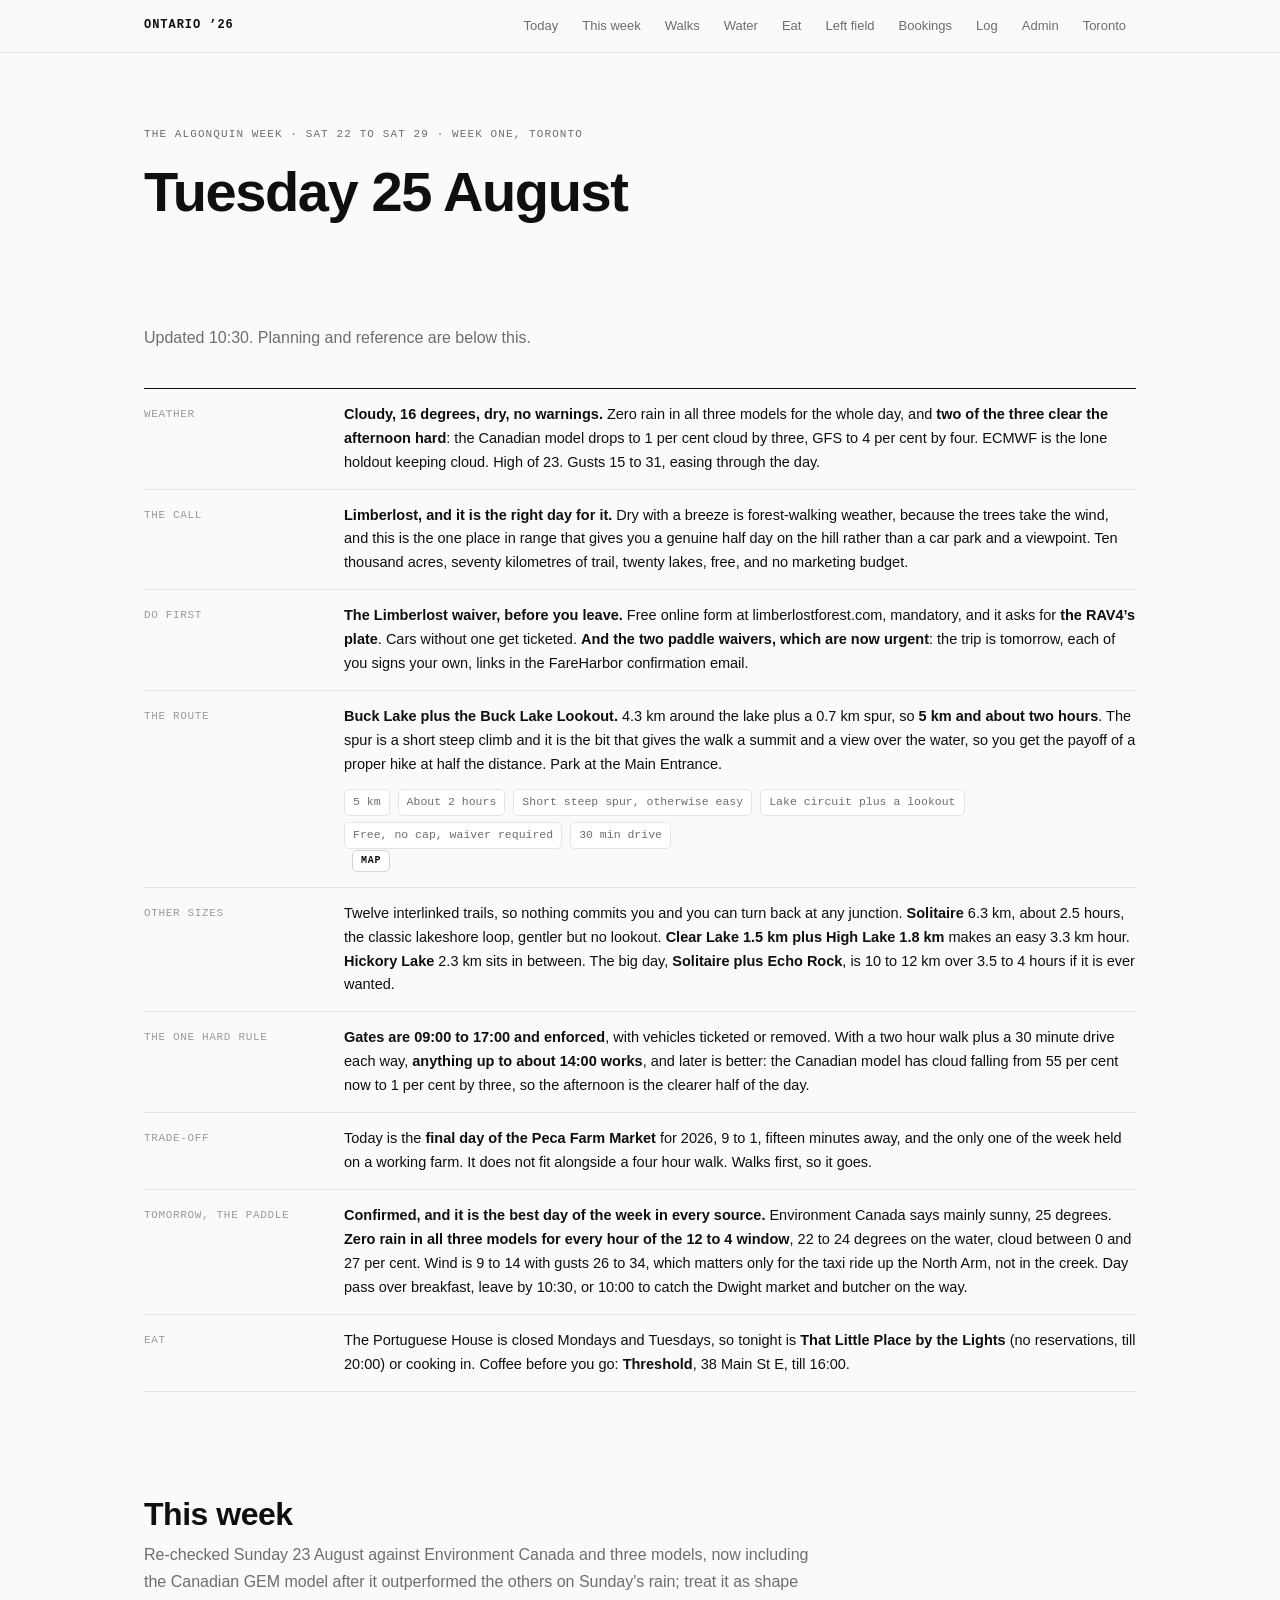
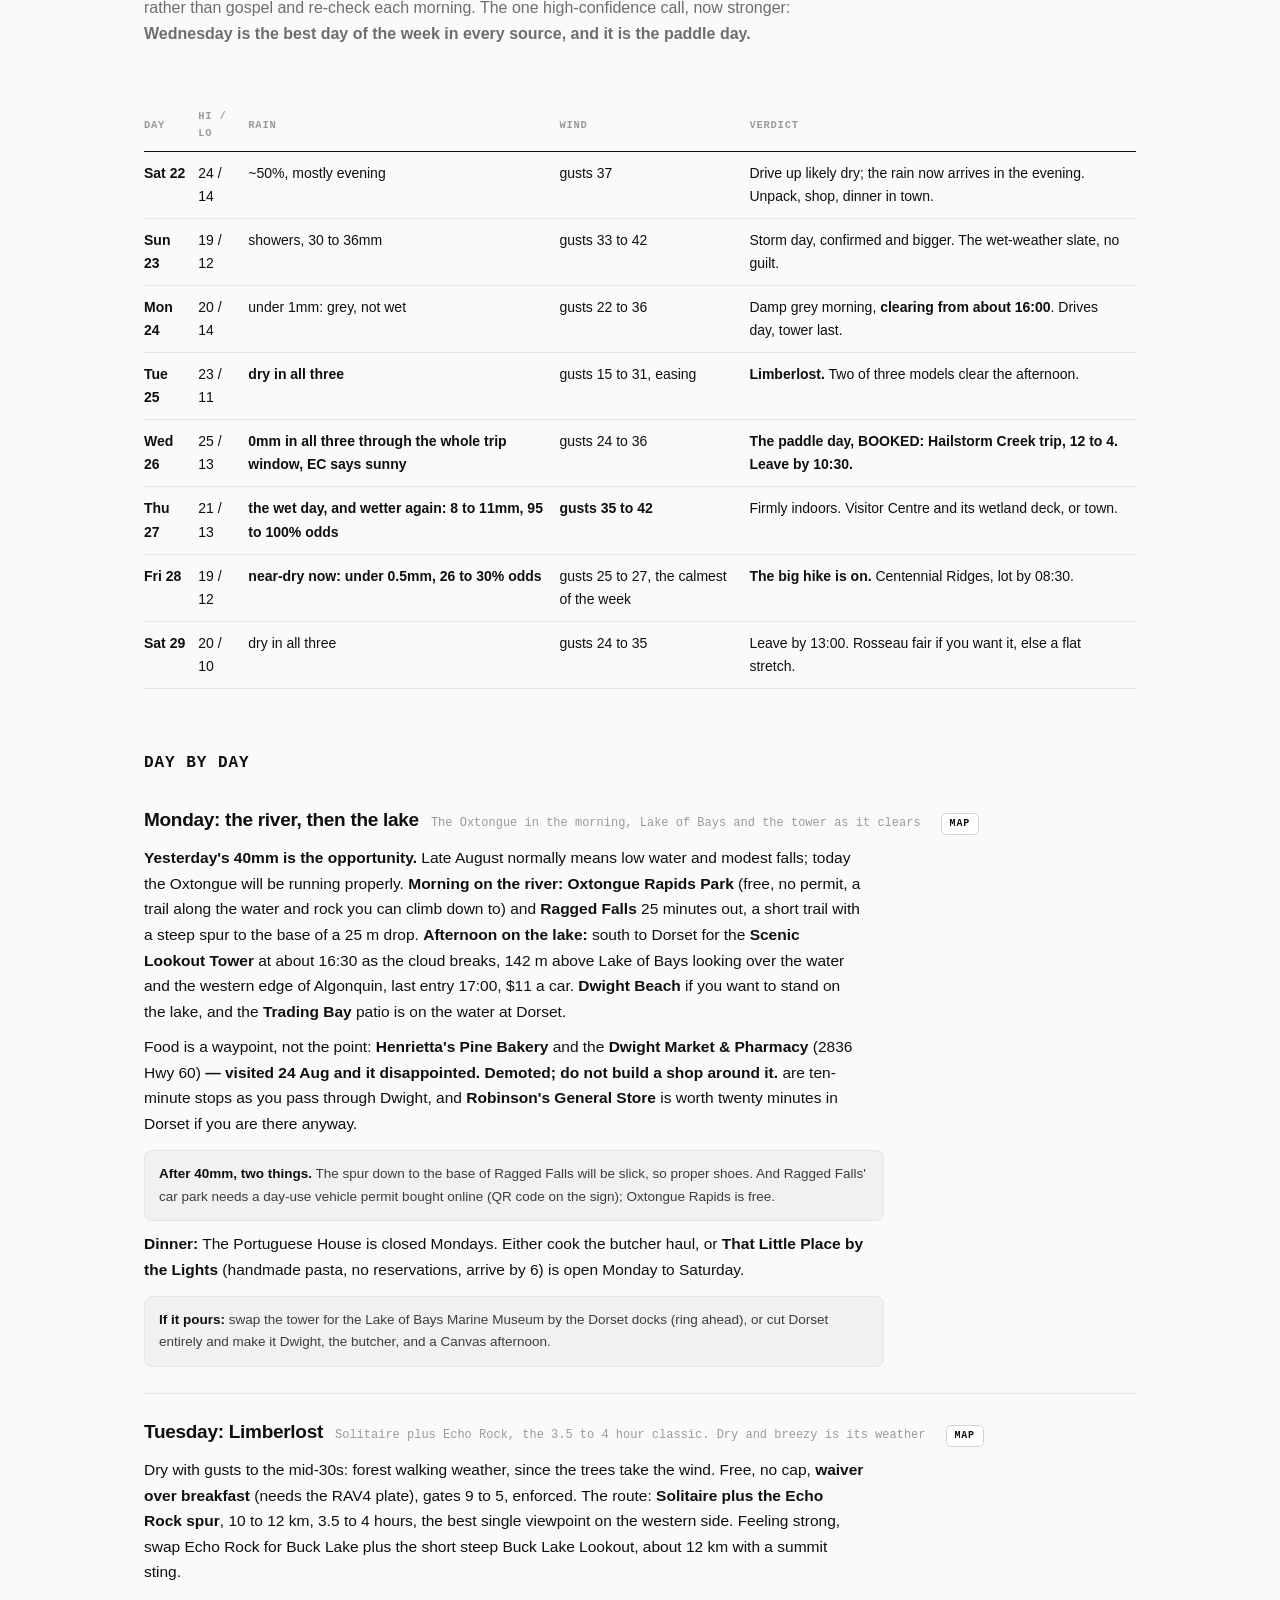
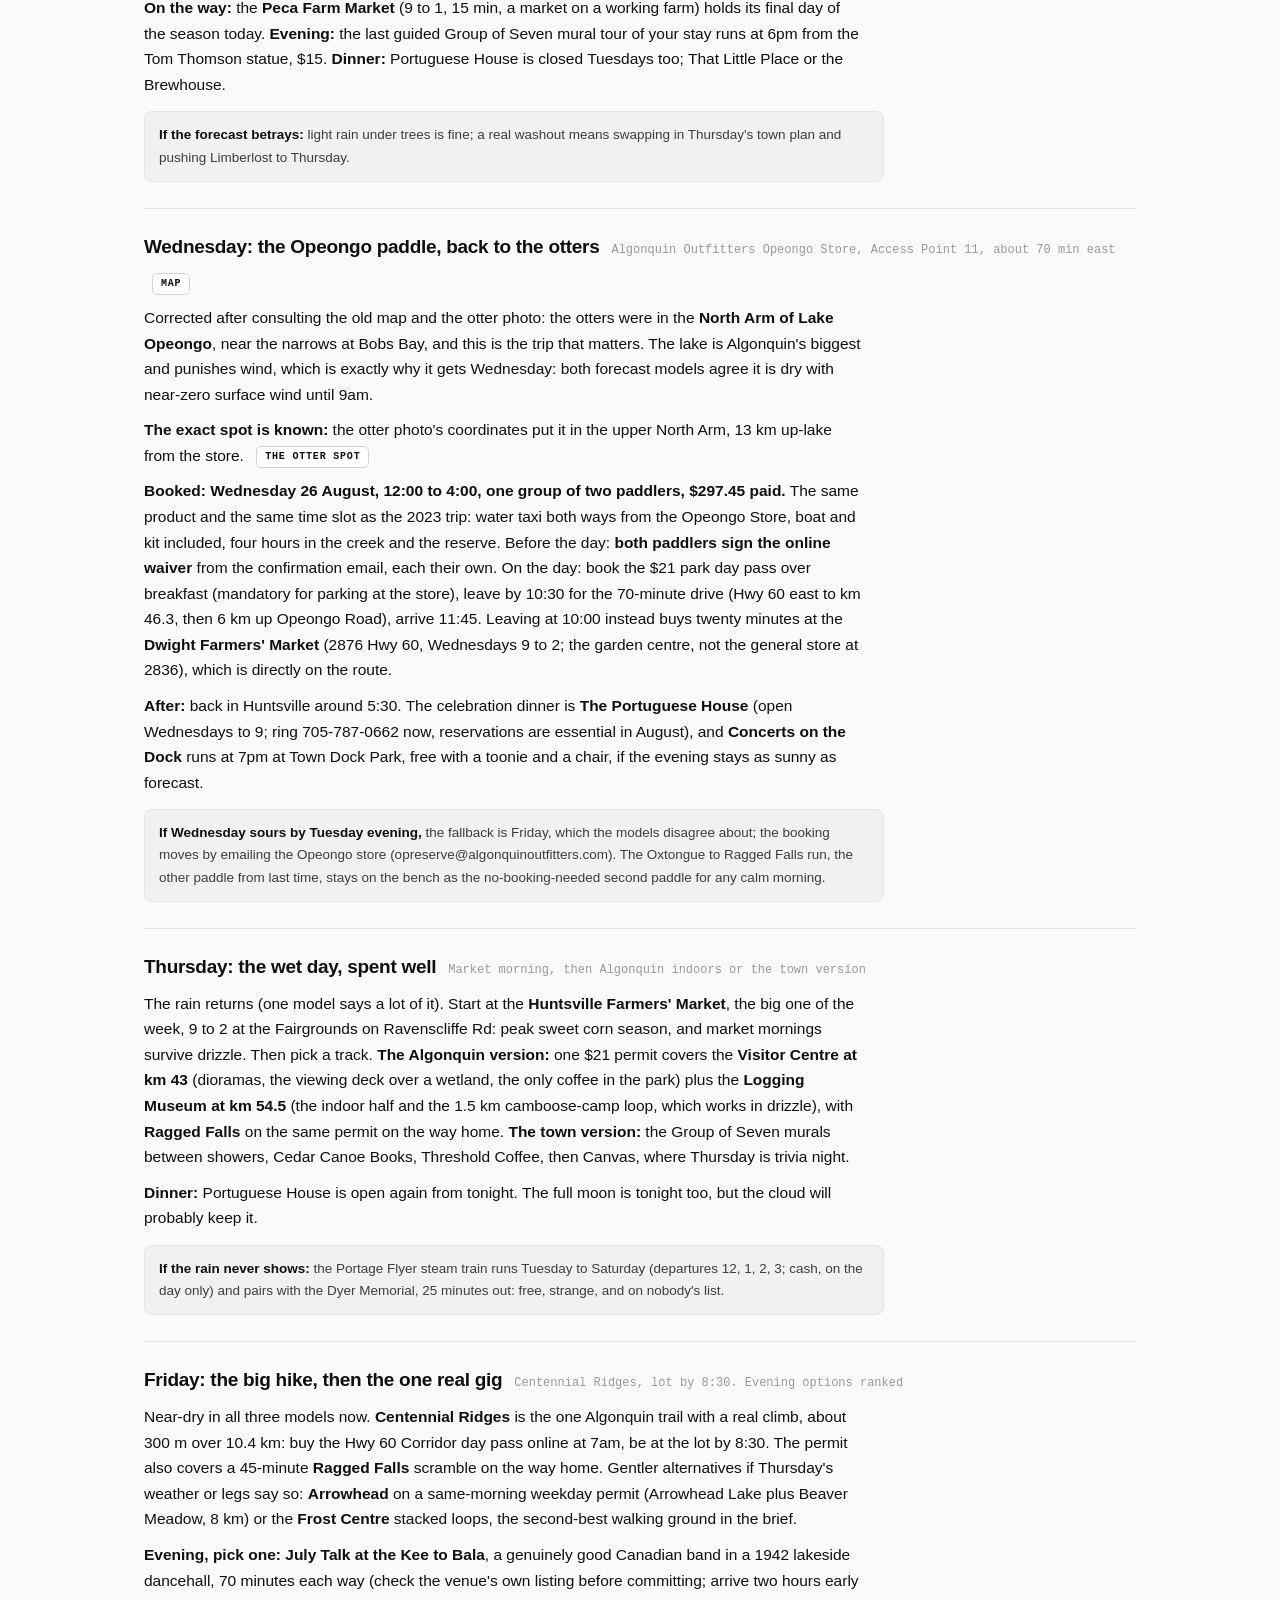
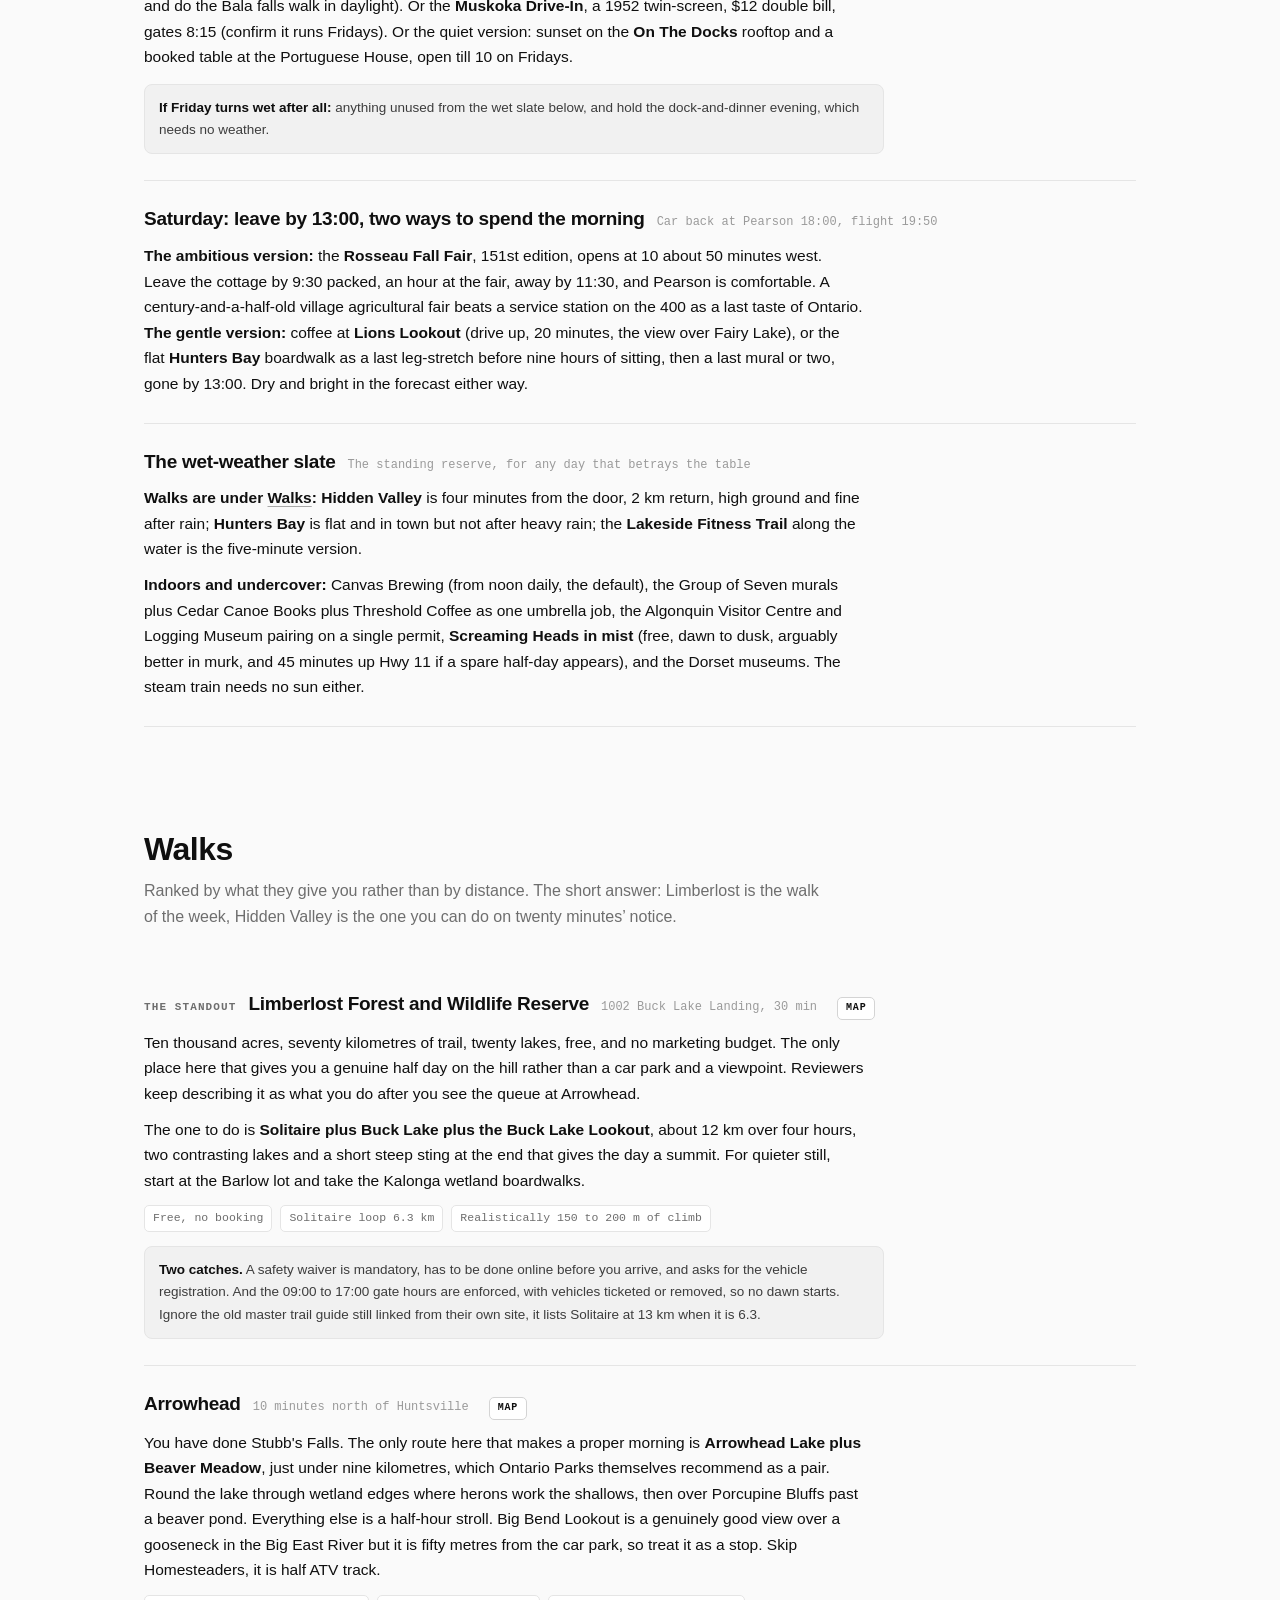
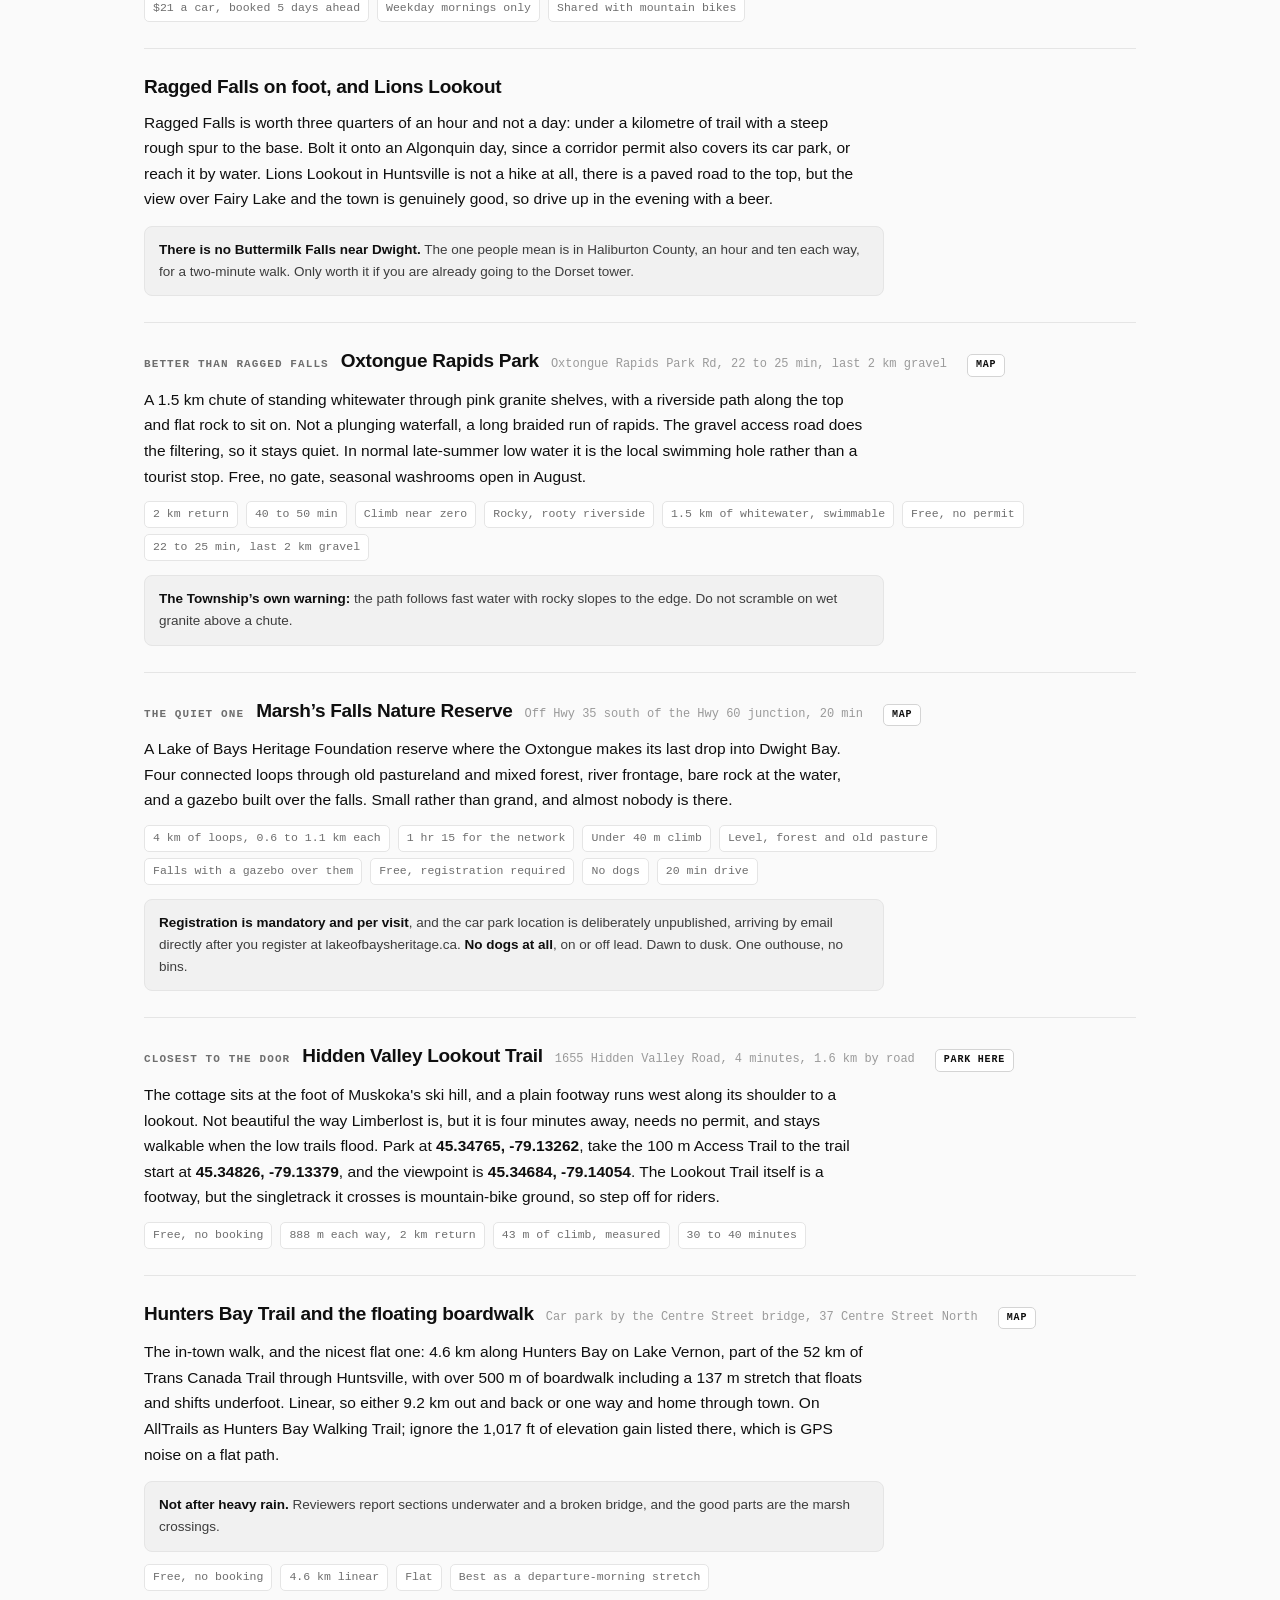
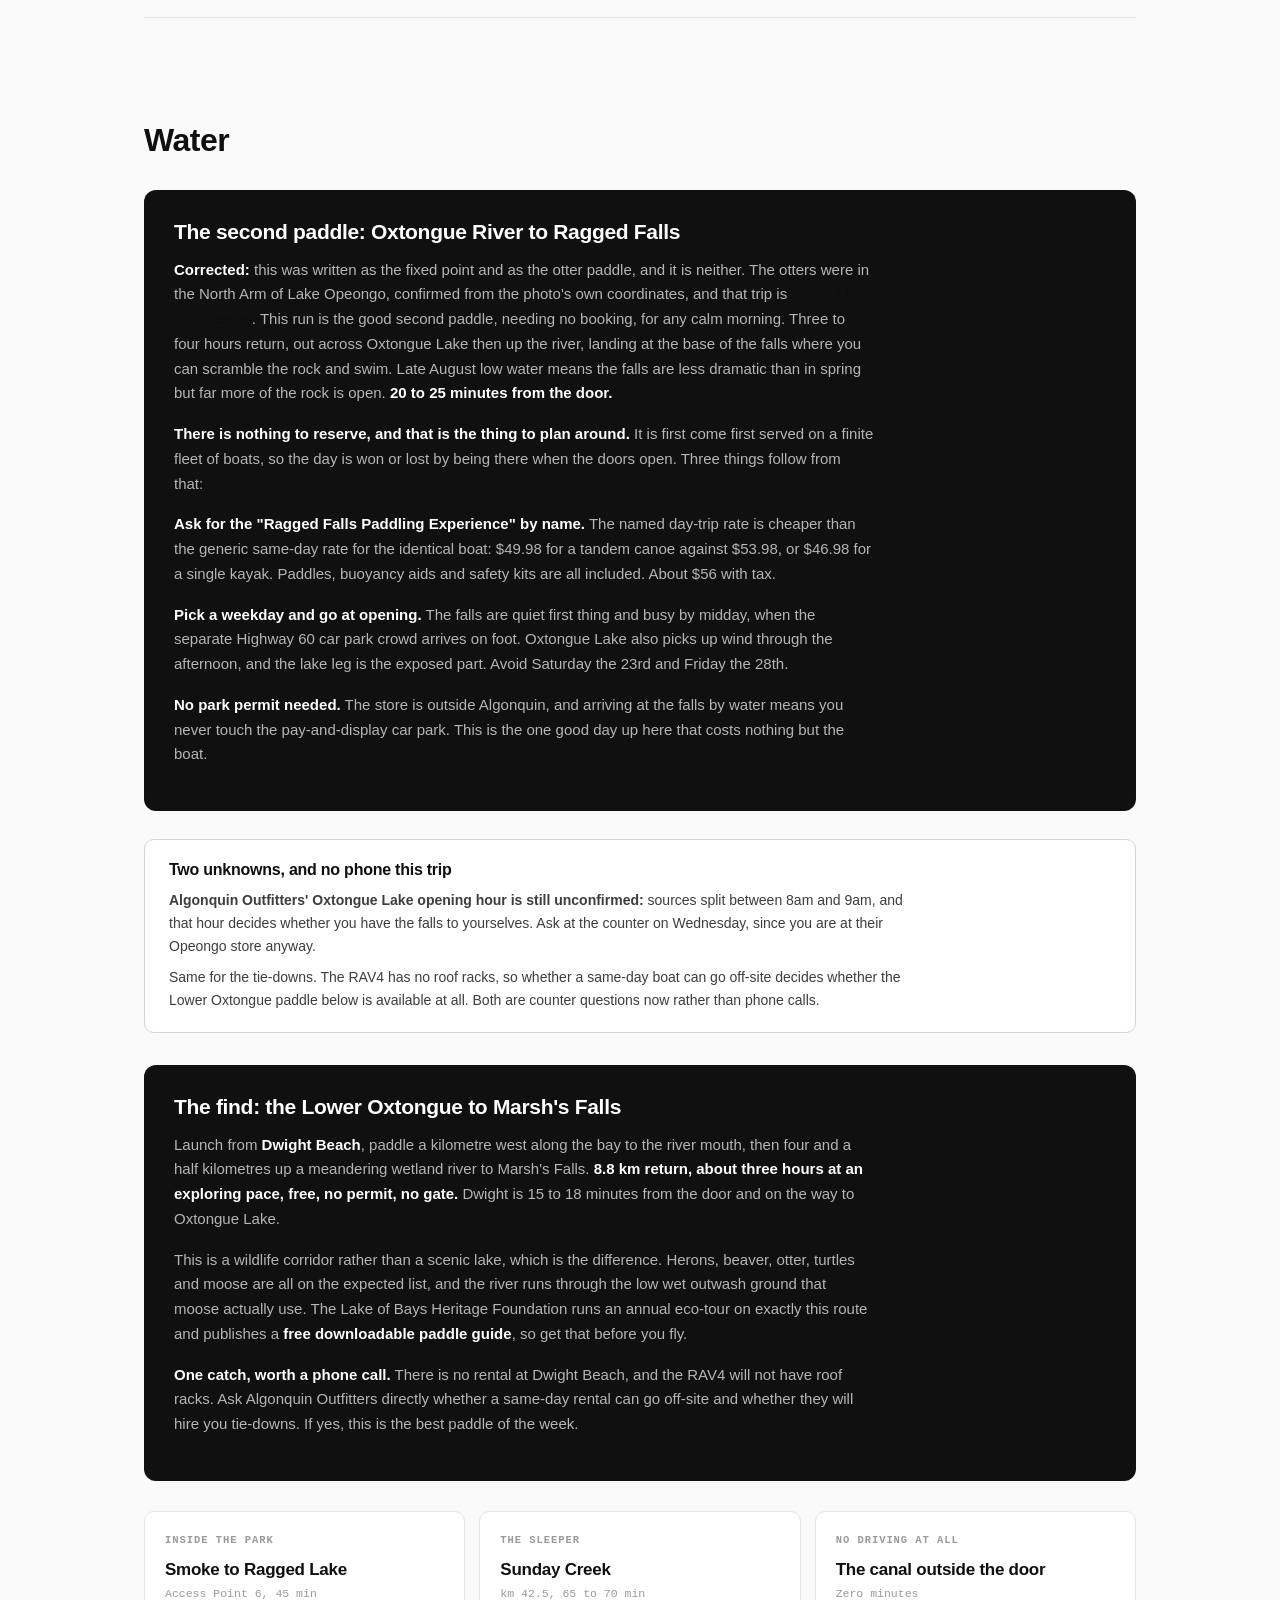
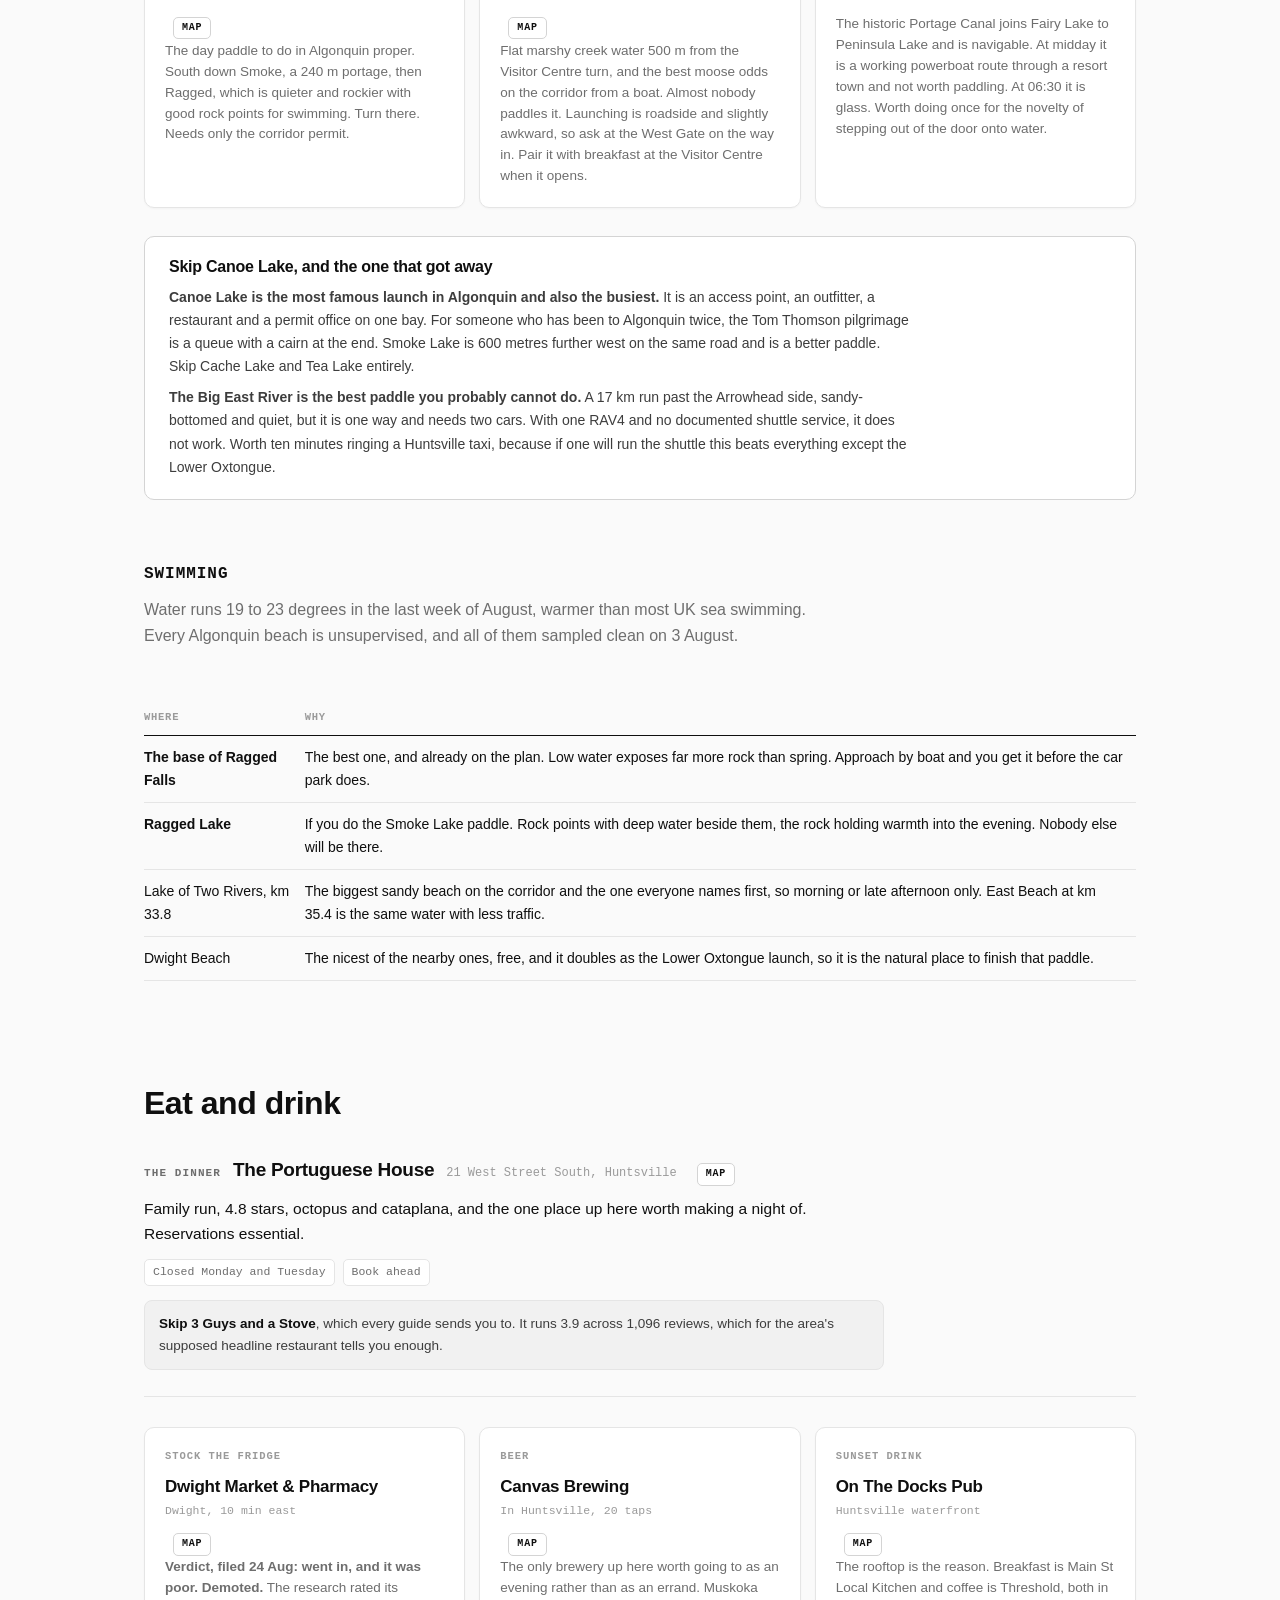
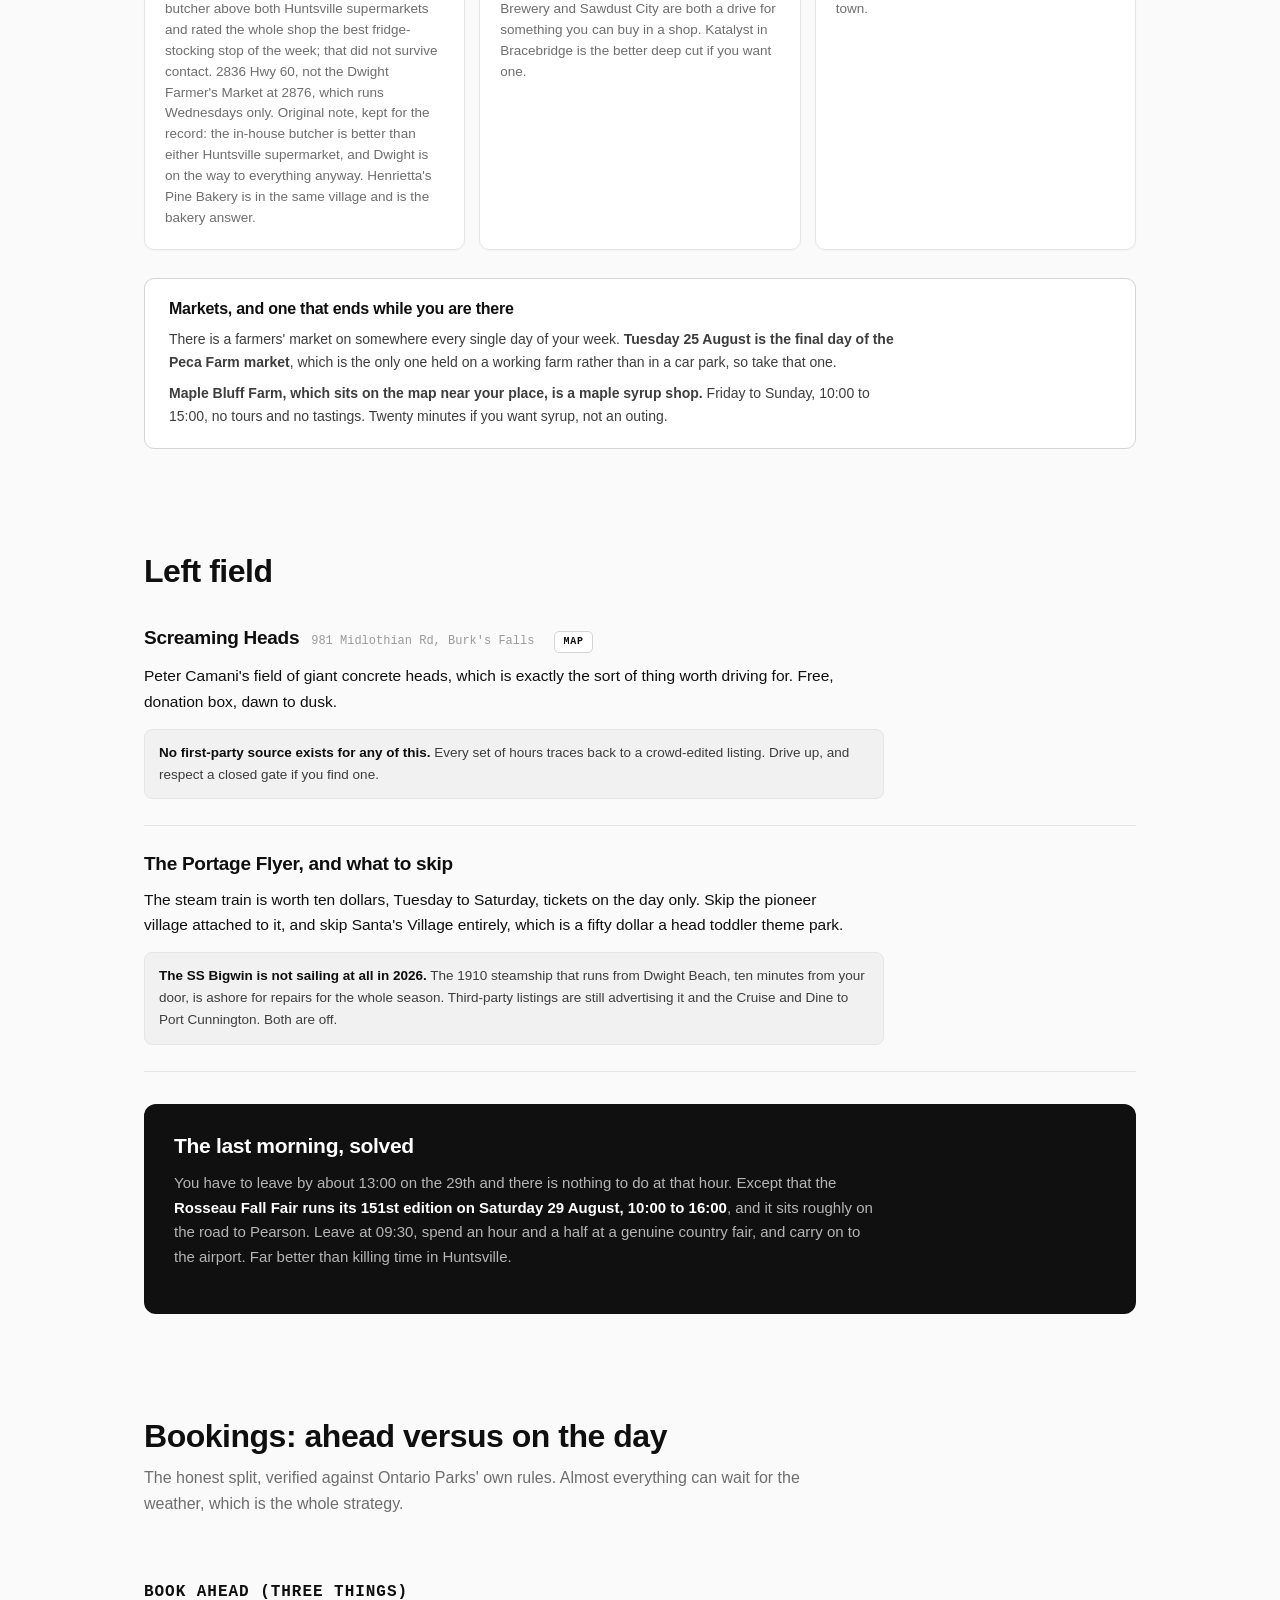
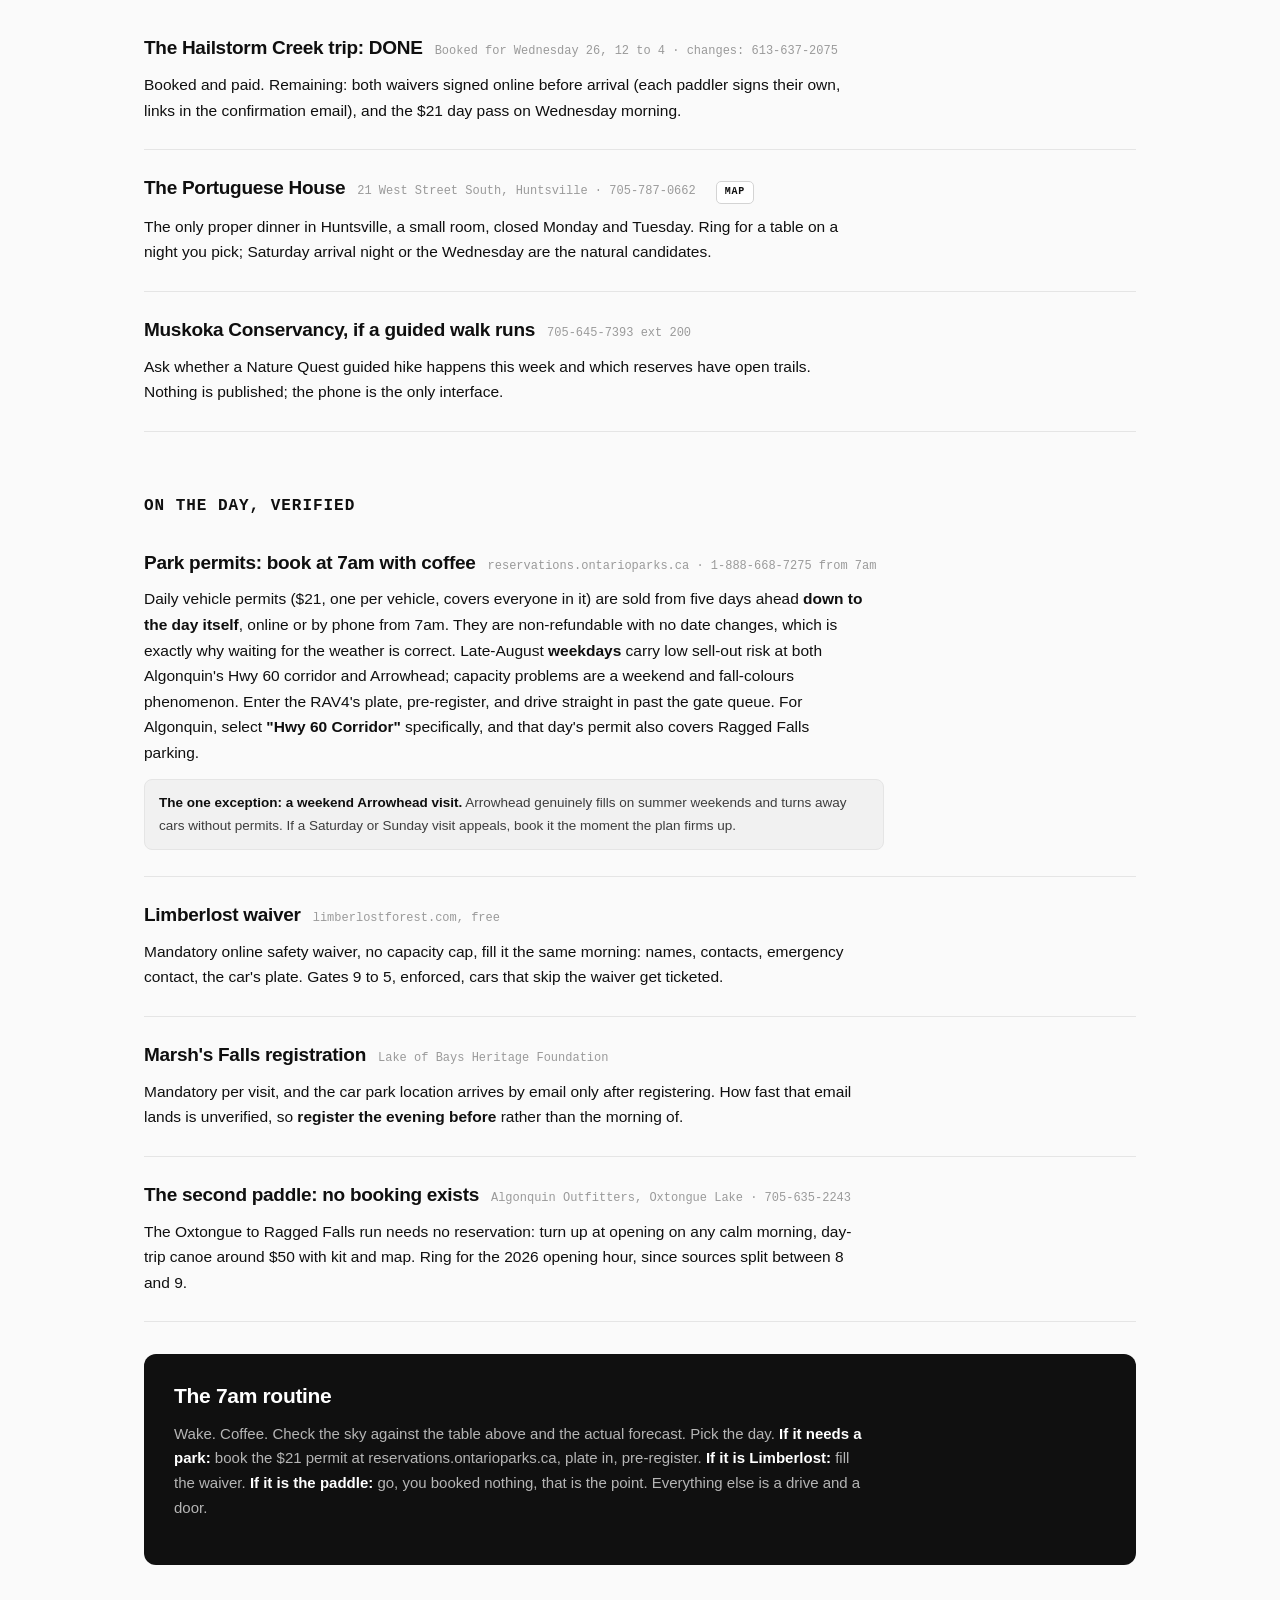
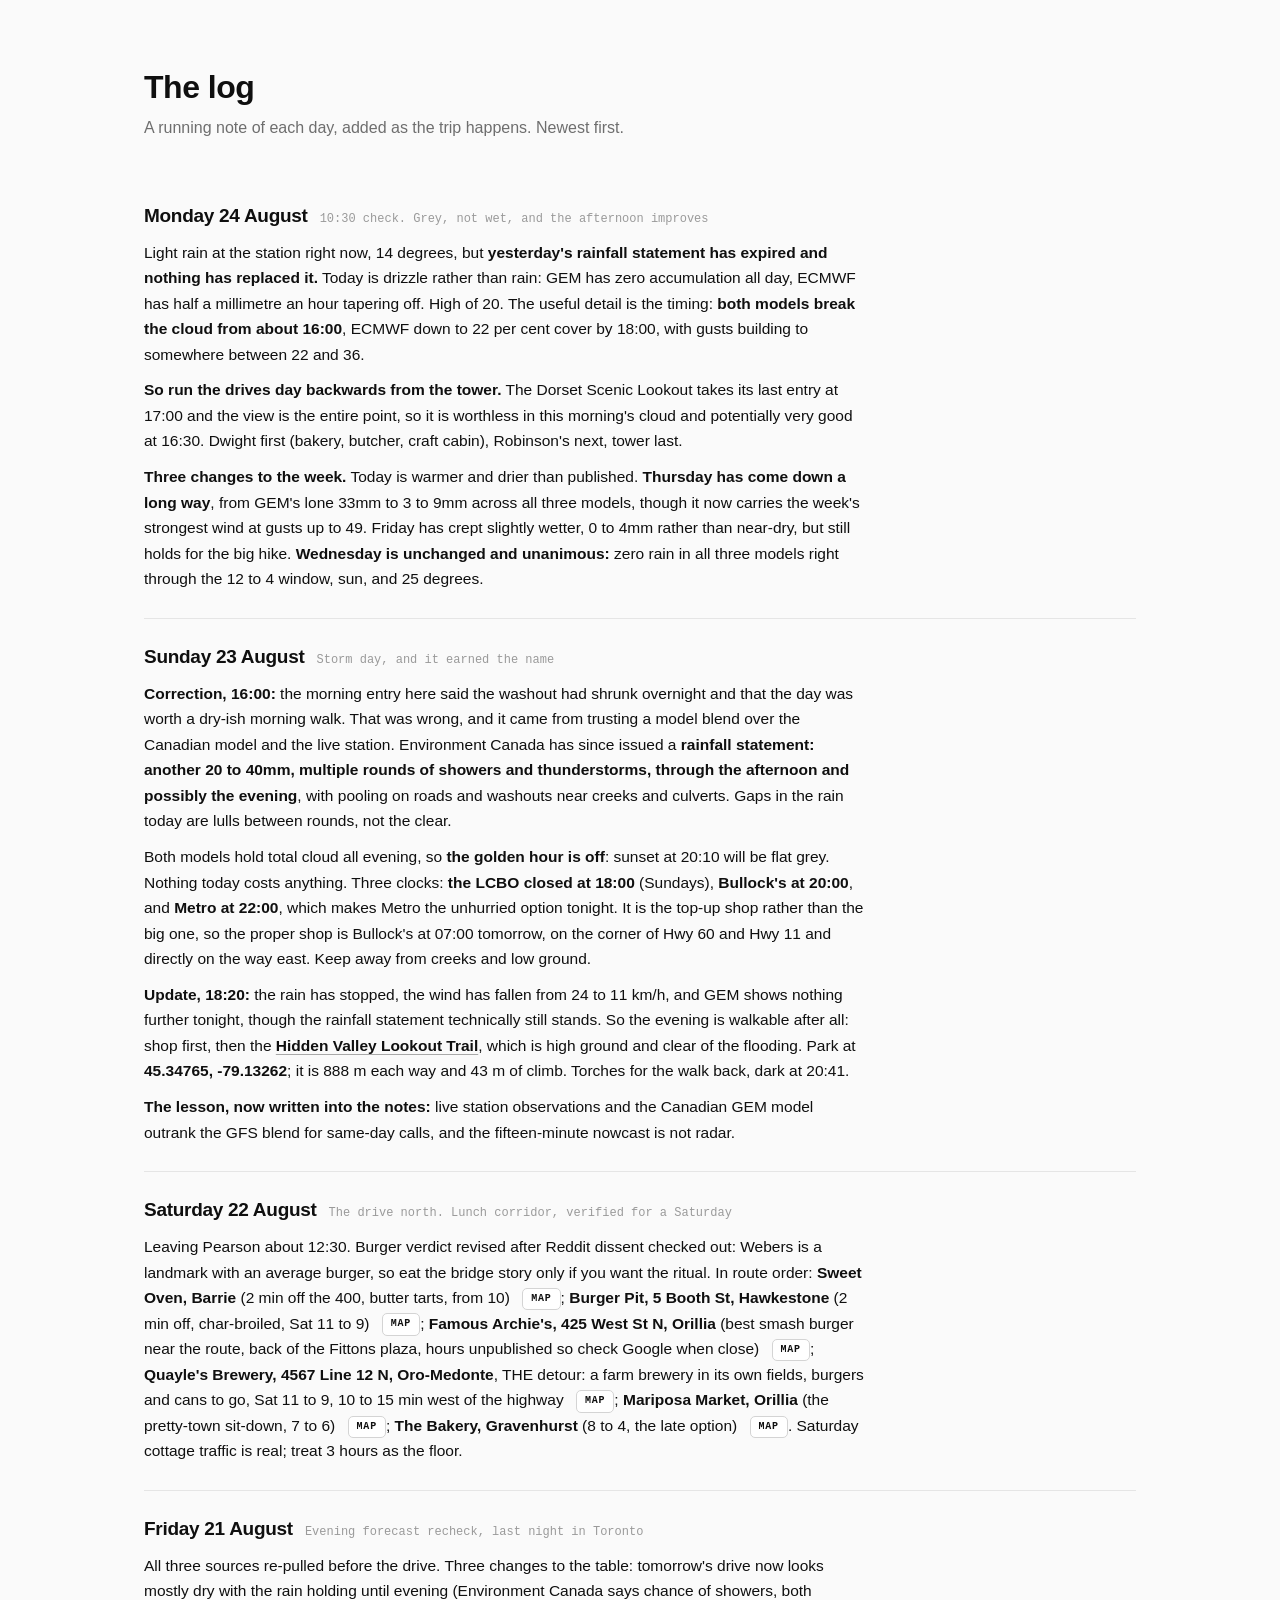
==== commit 07a08949: "Demote Dwight Market & Pharmacy after visiting; research verdict did not survive contact" ====
--- a/index.html
+++ b/index.html
@@ -74,7 +74,7 @@
   <div class="entry">
     <div class="entry-head"><h3>Monday: the river, then the lake</h3><span class="addr">The Oxtongue in the morning, Lake of Bays and the tower as it clears</span><a class="maplink" href="https://www.google.com/maps/search/?api=1&query=Oxtongue%20Rapids%20Park%2C%20Dwight%2C%20Ontario" target="_blank" rel="noopener">Map</a></div>
     <p><strong>Yesterday's 40mm is the opportunity.</strong> Late August normally means low water and modest falls; today the Oxtongue will be running properly. <strong>Morning on the river:</strong> <strong>Oxtongue Rapids Park</strong> (free, no permit, a trail along the water and rock you can climb down to) and <strong>Ragged Falls</strong> 25 minutes out, a short trail with a steep spur to the base of a 25 m drop. <strong>Afternoon on the lake:</strong> south to Dorset for the <strong>Scenic Lookout Tower</strong> at about 16:30 as the cloud breaks, 142 m above Lake of Bays looking over the water and the western edge of Algonquin, last entry 17:00, $11 a car. <strong>Dwight Beach</strong> if you want to stand on the lake, and the <strong>Trading Bay</strong> patio is on the water at Dorset.</p>
-    <p>Food is a waypoint, not the point: <strong>Henrietta's Pine Bakery</strong> and the <strong>Dwight Market &amp; Pharmacy butcher counter</strong> (2836 Hwy 60, open 9 to 6 today; <em>not</em> the Dwight Farmer's Market at 2876, which is Wednesdays only) are ten-minute stops as you pass through Dwight, and <strong>Robinson's General Store</strong> is worth twenty minutes in Dorset if you are there anyway.</p>
+    <p>Food is a waypoint, not the point: <strong>Henrietta's Pine Bakery</strong> and the <strong>Dwight Market &amp; Pharmacy</strong> (2836 Hwy 60) <strong>&mdash; visited 24 Aug and it disappointed. Demoted; do not build a shop around it.</strong> are ten-minute stops as you pass through Dwight, and <strong>Robinson's General Store</strong> is worth twenty minutes in Dorset if you are there anyway.</p>
     <div class="trap"><strong>After 40mm, two things.</strong> The spur down to the base of Ragged Falls will be slick, so proper shoes. And Ragged Falls' car park needs a day-use vehicle permit bought online (QR code on the sign); Oxtongue Rapids is free.</div>
     <p><strong>Dinner:</strong> The Portuguese House is closed Mondays. Either cook the butcher haul, or <strong>That Little Place by the Lights</strong> (handmade pasta, no reservations, arrive by 6) is open Monday to Saturday.</p>
     <div class="trap"><strong>If it pours:</strong> swap the tower for the Lake of Bays Marine Museum by the Dorset docks (ring ahead), or cut Dorset entirely and make it Dwight, the butcher, and a Canvas afternoon.</div>
@@ -248,7 +248,7 @@
   <div class="cards">
     <div class="card">
       <h4>Stock the fridge</h4><h3>Dwight Market &amp; Pharmacy</h3><p>Dwight, 10 min east</p><a class="maplink" href="https://www.google.com/maps/search/?api=1&query=Dwight%20Market%2C%20Dwight%2C%20Ontario" target="_blank" rel="noopener">Map</a>
-      <div class="detail"><strong>2836 Hwy 60, 705-635-2551. Not the Dwight Farmer's Market at 2876, which runs Wednesdays only.</strong> Also an on-site micro-bakery (sourdough, baguettes, savoury pies) and a gourmet cheese counter, so it does lunch as well as dinner. The in-house butcher is better than either Huntsville supermarket, and Dwight is on the way to everything anyway. Henrietta's Pine Bakery is in the same village and is the bakery answer.</div>
+      <div class="detail"><strong>Verdict, filed 24 Aug: went in, and it was poor. Demoted.</strong> The research rated its butcher above both Huntsville supermarkets and rated the whole shop the best fridge-stocking stop of the week; that did not survive contact. 2836 Hwy 60, not the Dwight Farmer's Market at 2876, which runs Wednesdays only. Original note, kept for the record: the in-house butcher is better than either Huntsville supermarket, and Dwight is on the way to everything anyway. Henrietta's Pine Bakery is in the same village and is the bakery answer.</div>
     </div>
     <div class="card">
       <h4>Beer</h4><h3>Canvas Brewing</h3><p>In Huntsville, 20 taps</p><a class="maplink" href="https://www.google.com/maps/search/?api=1&query=Canvas%20Brewing%20Co%2C%20Huntsville%2C%20Ontario" target="_blank" rel="noopener">Map</a>
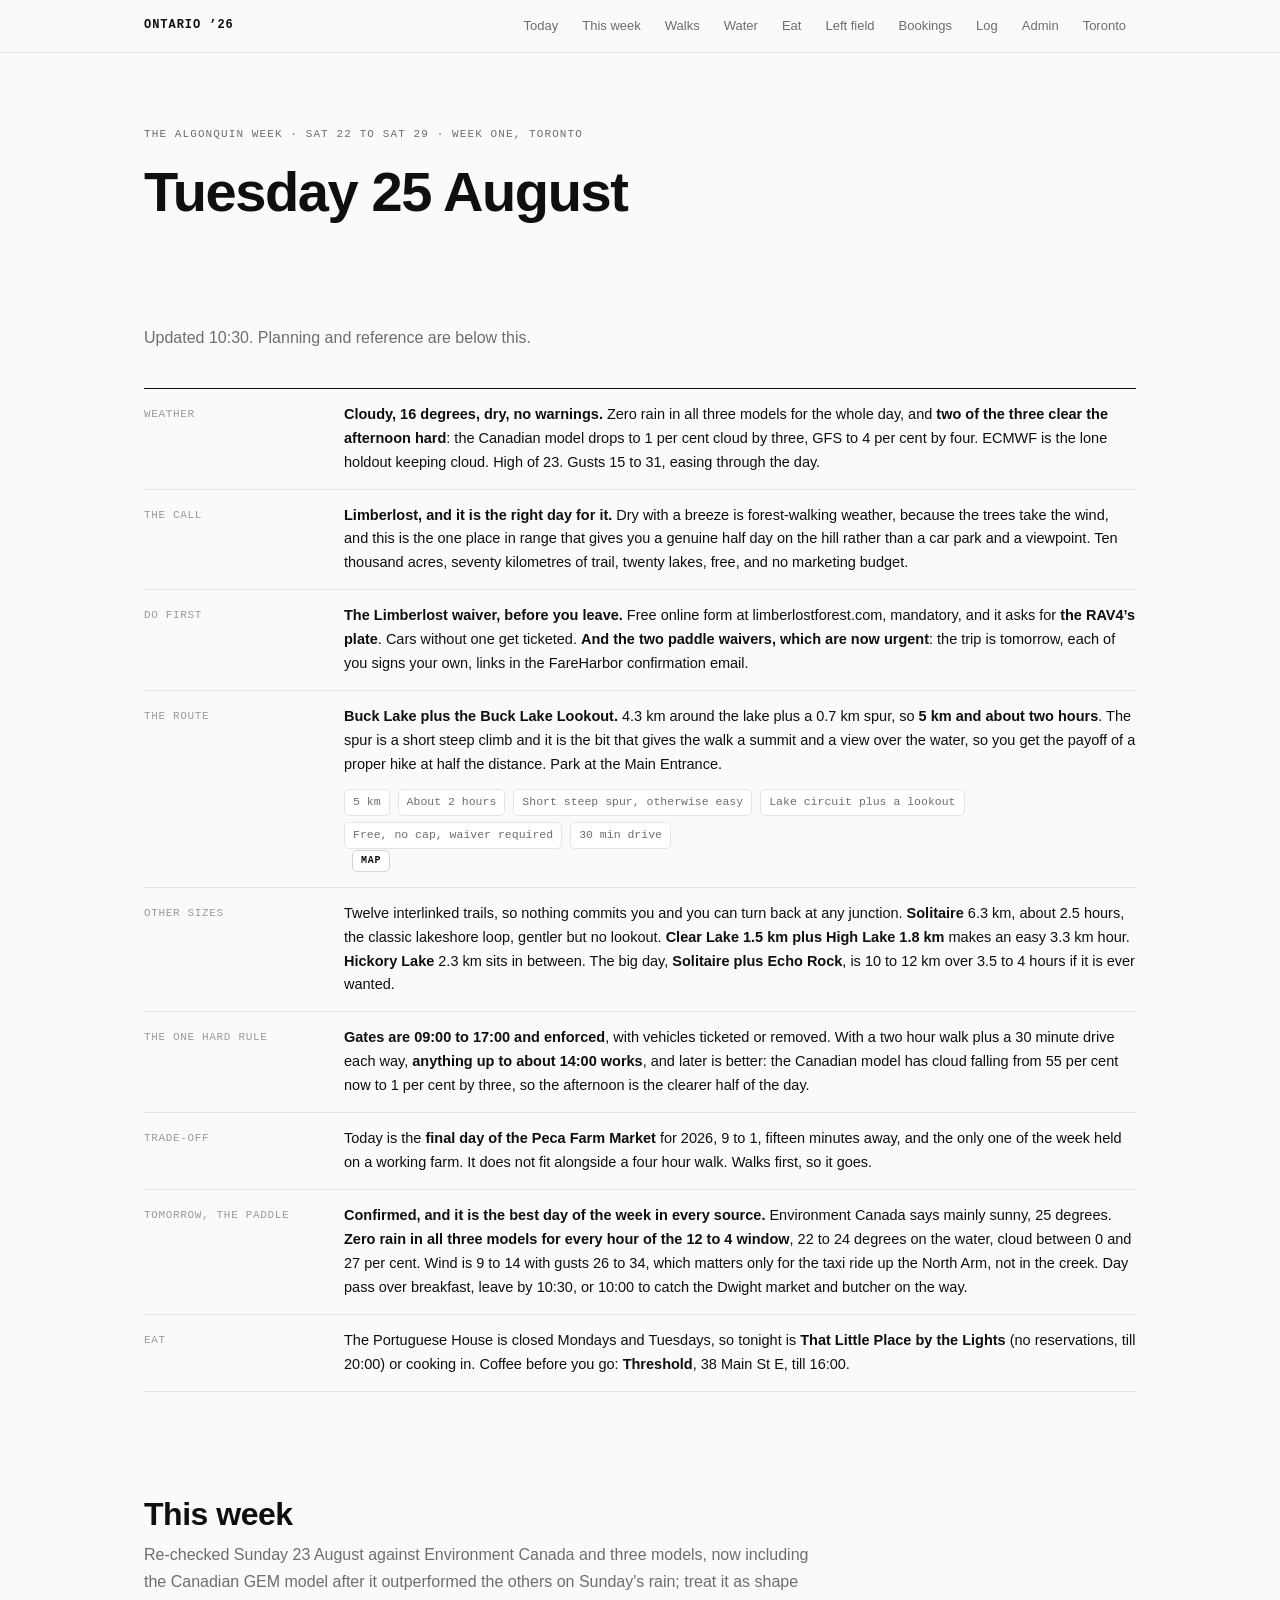
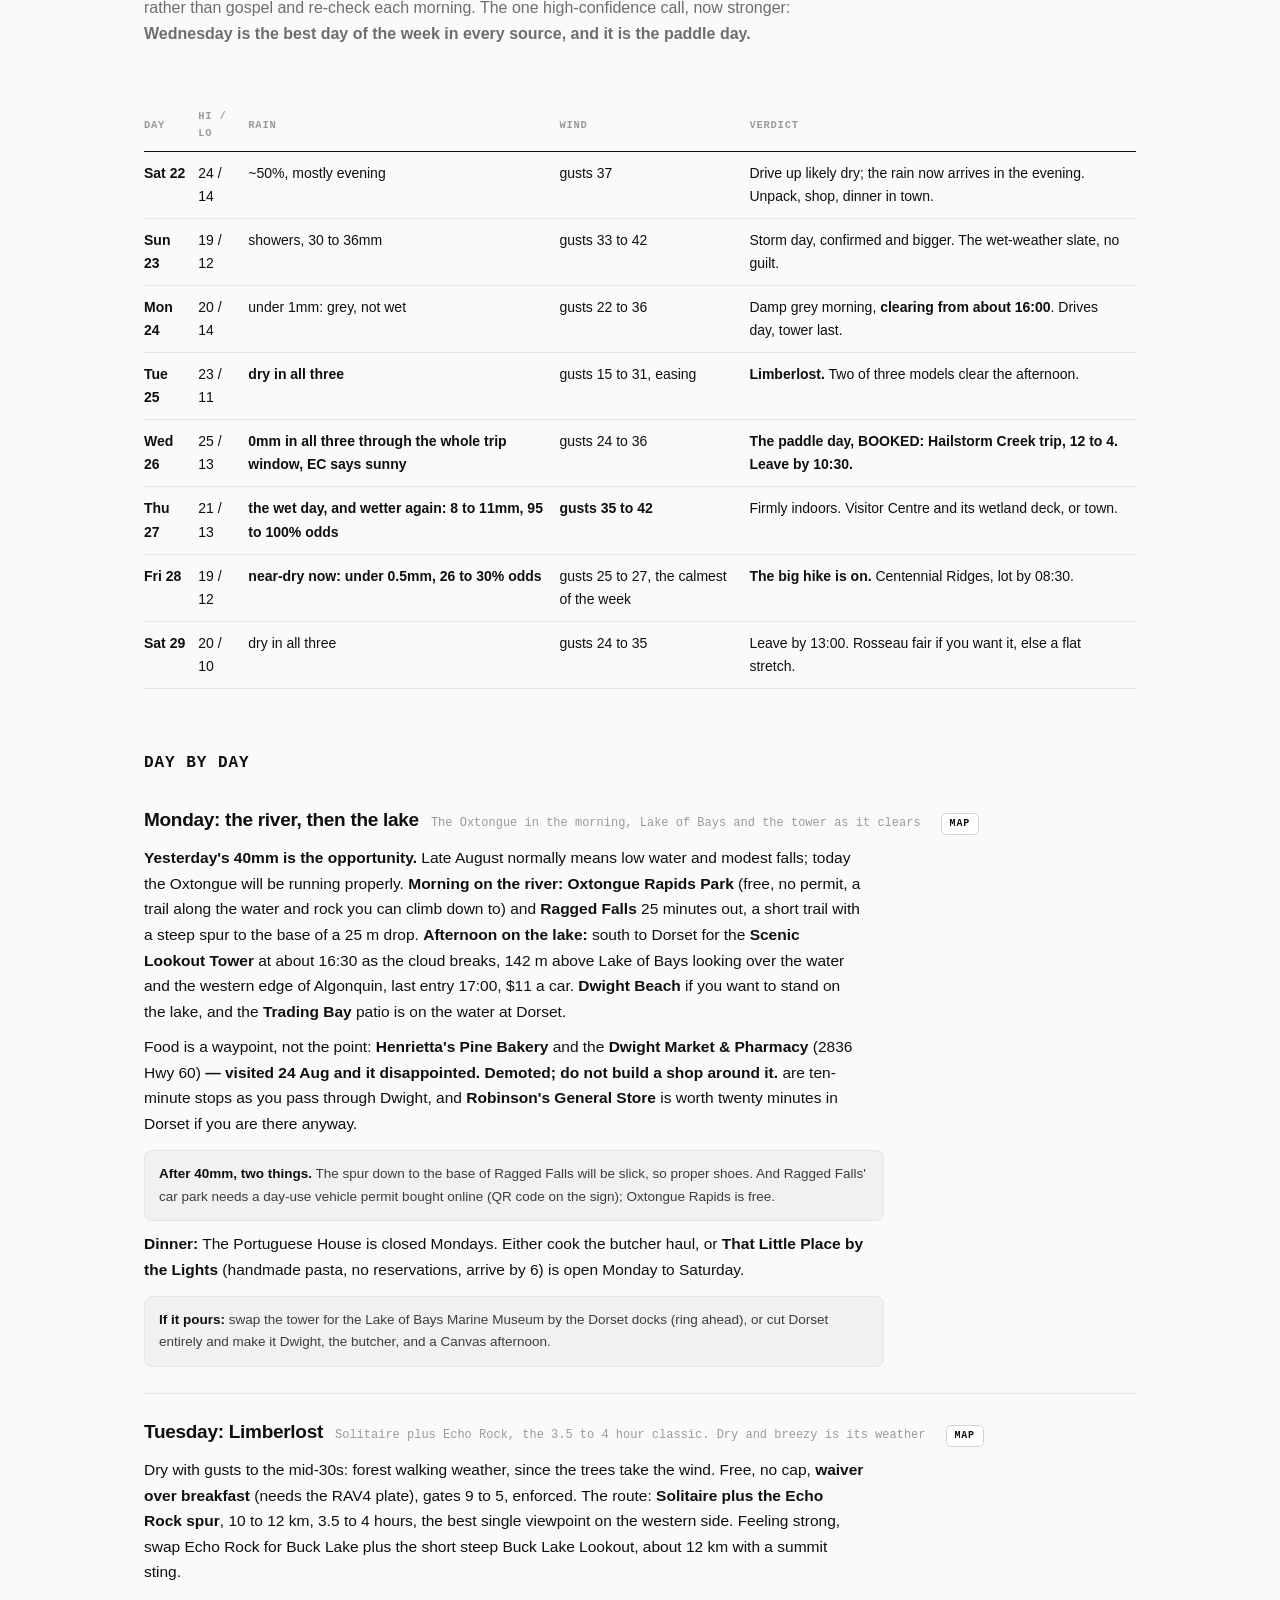
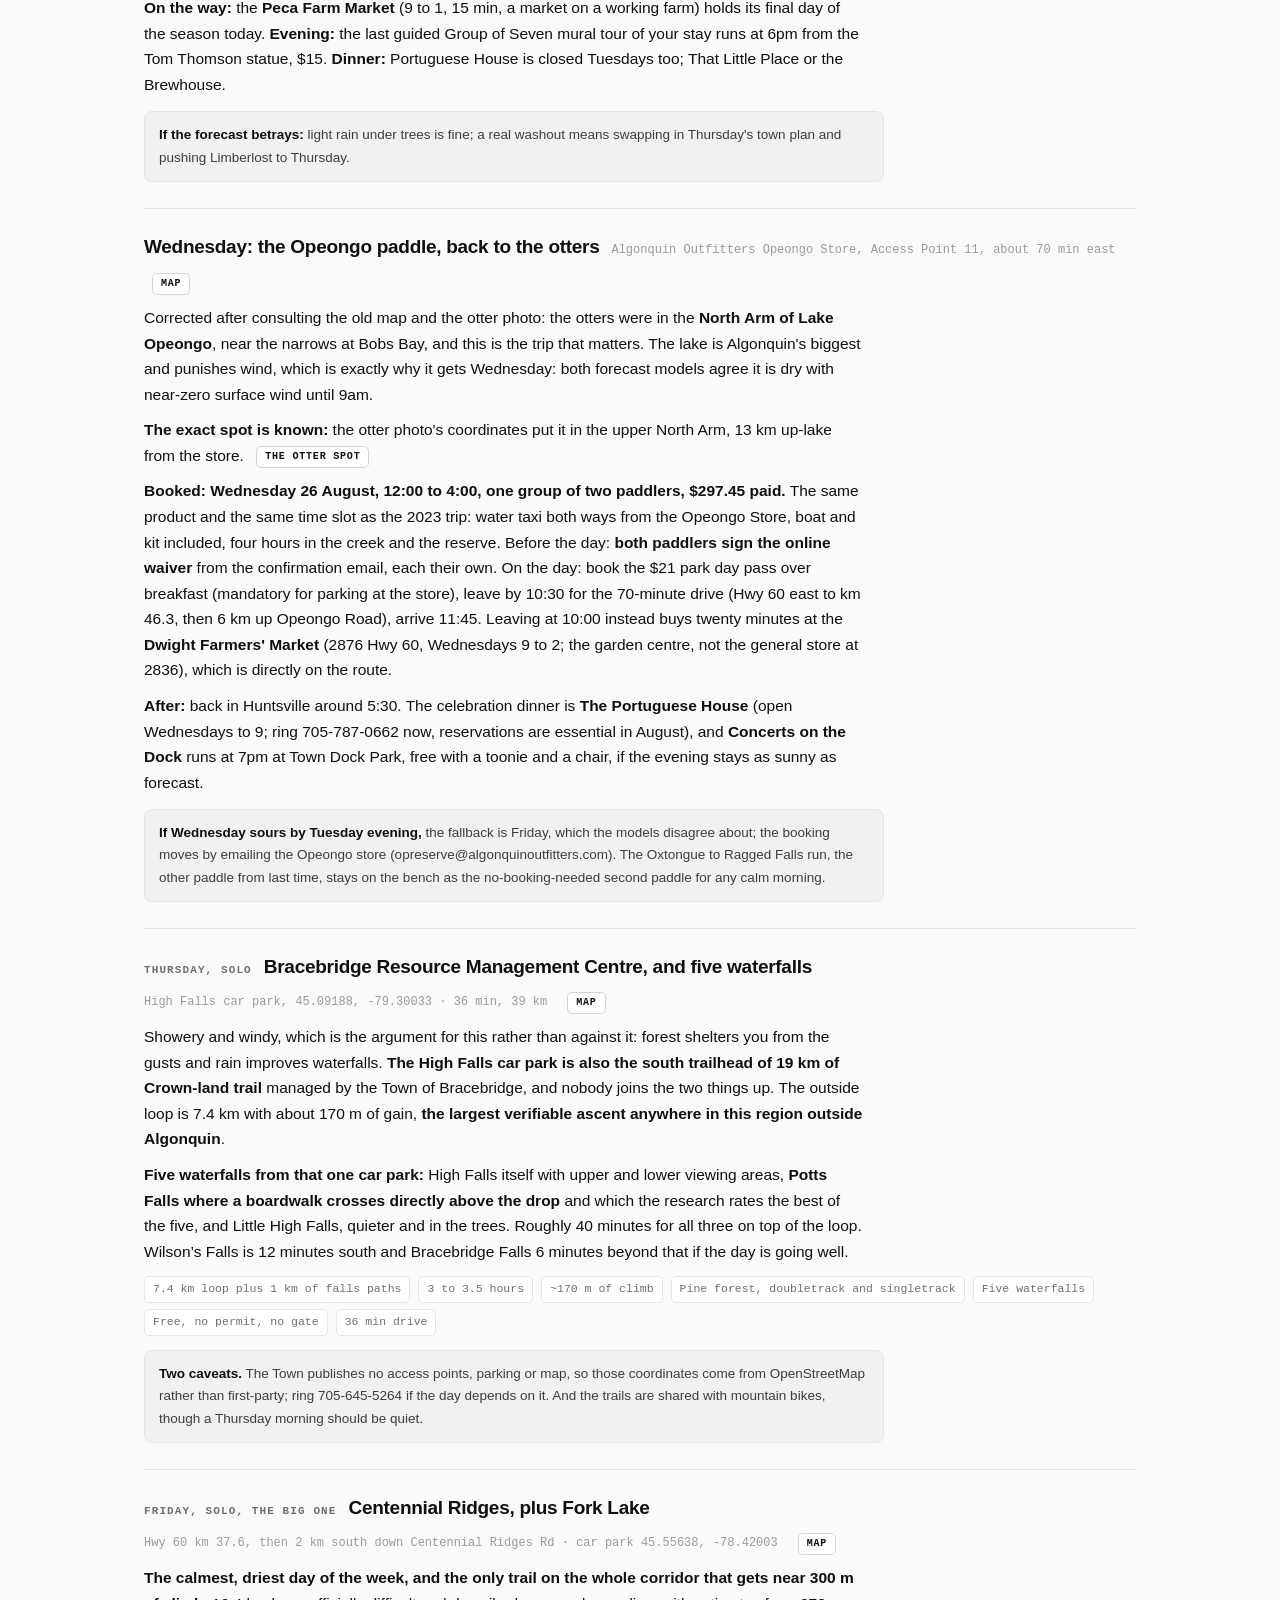
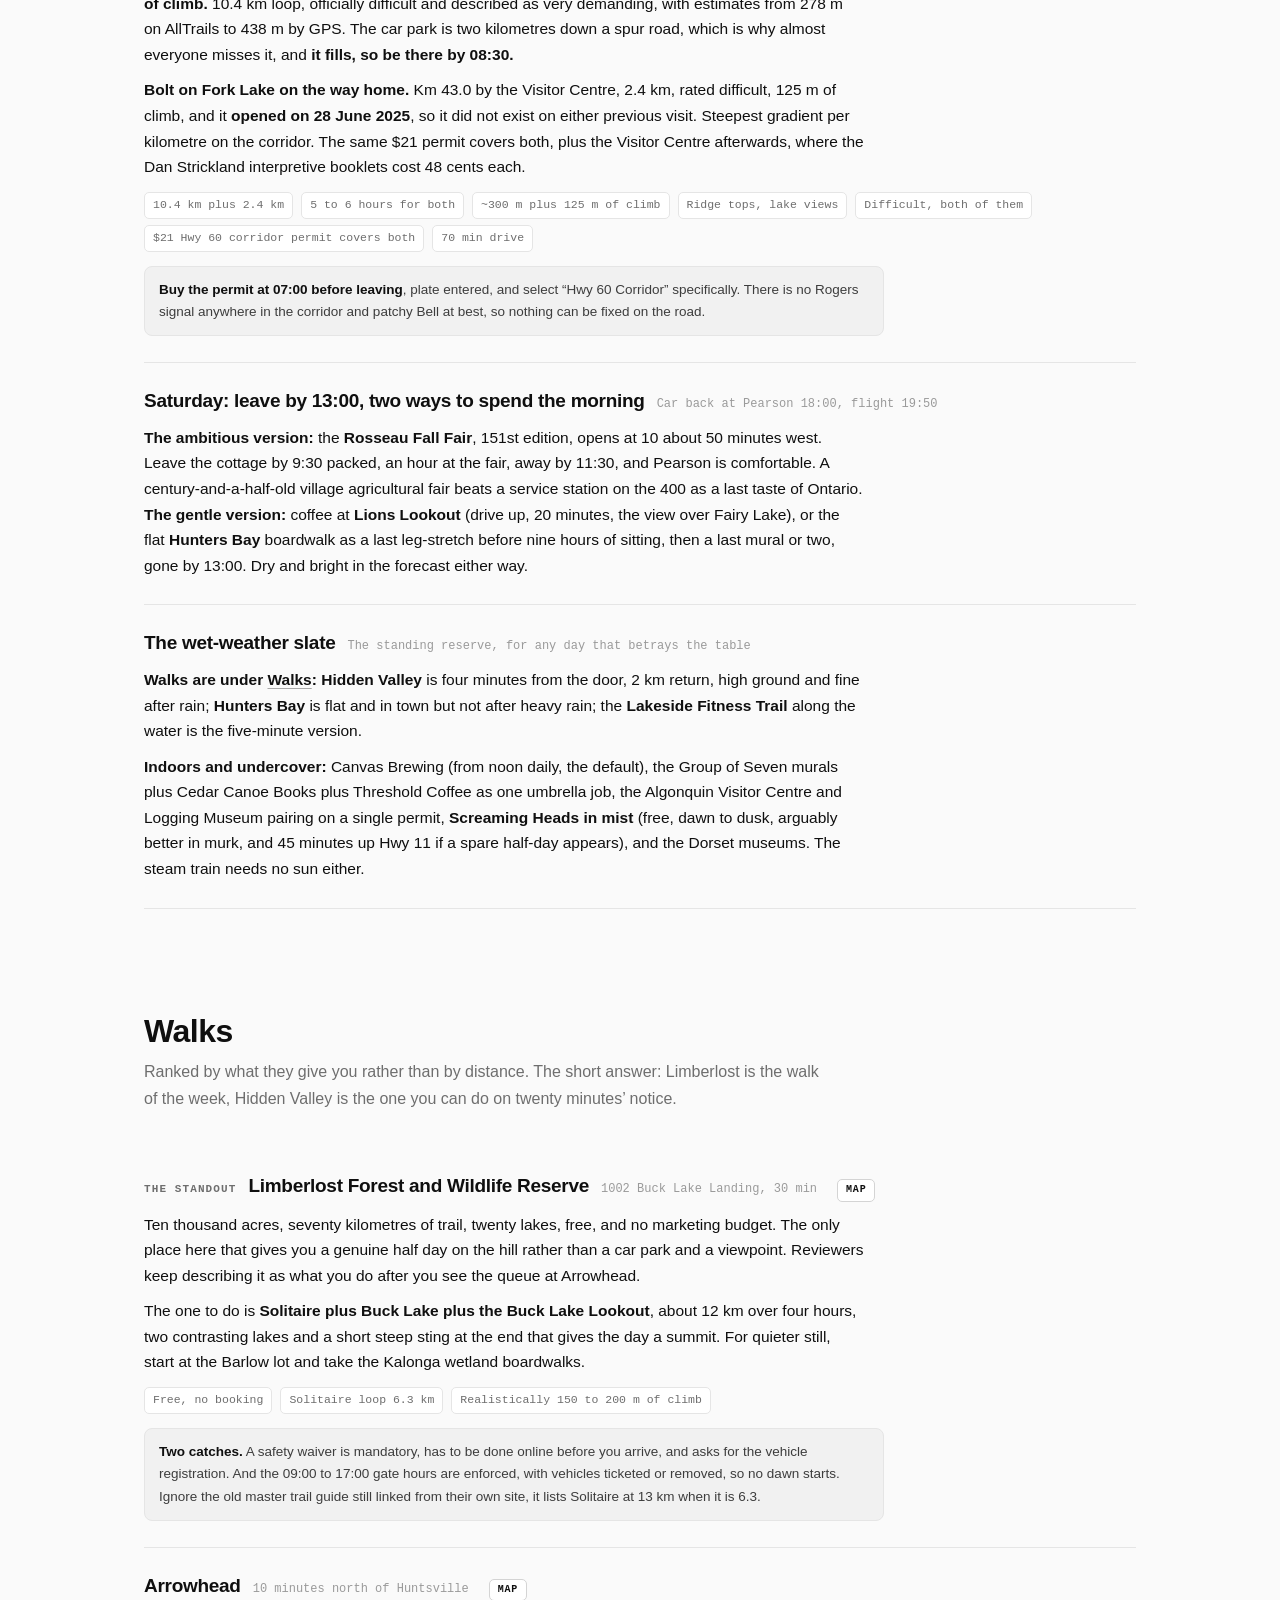
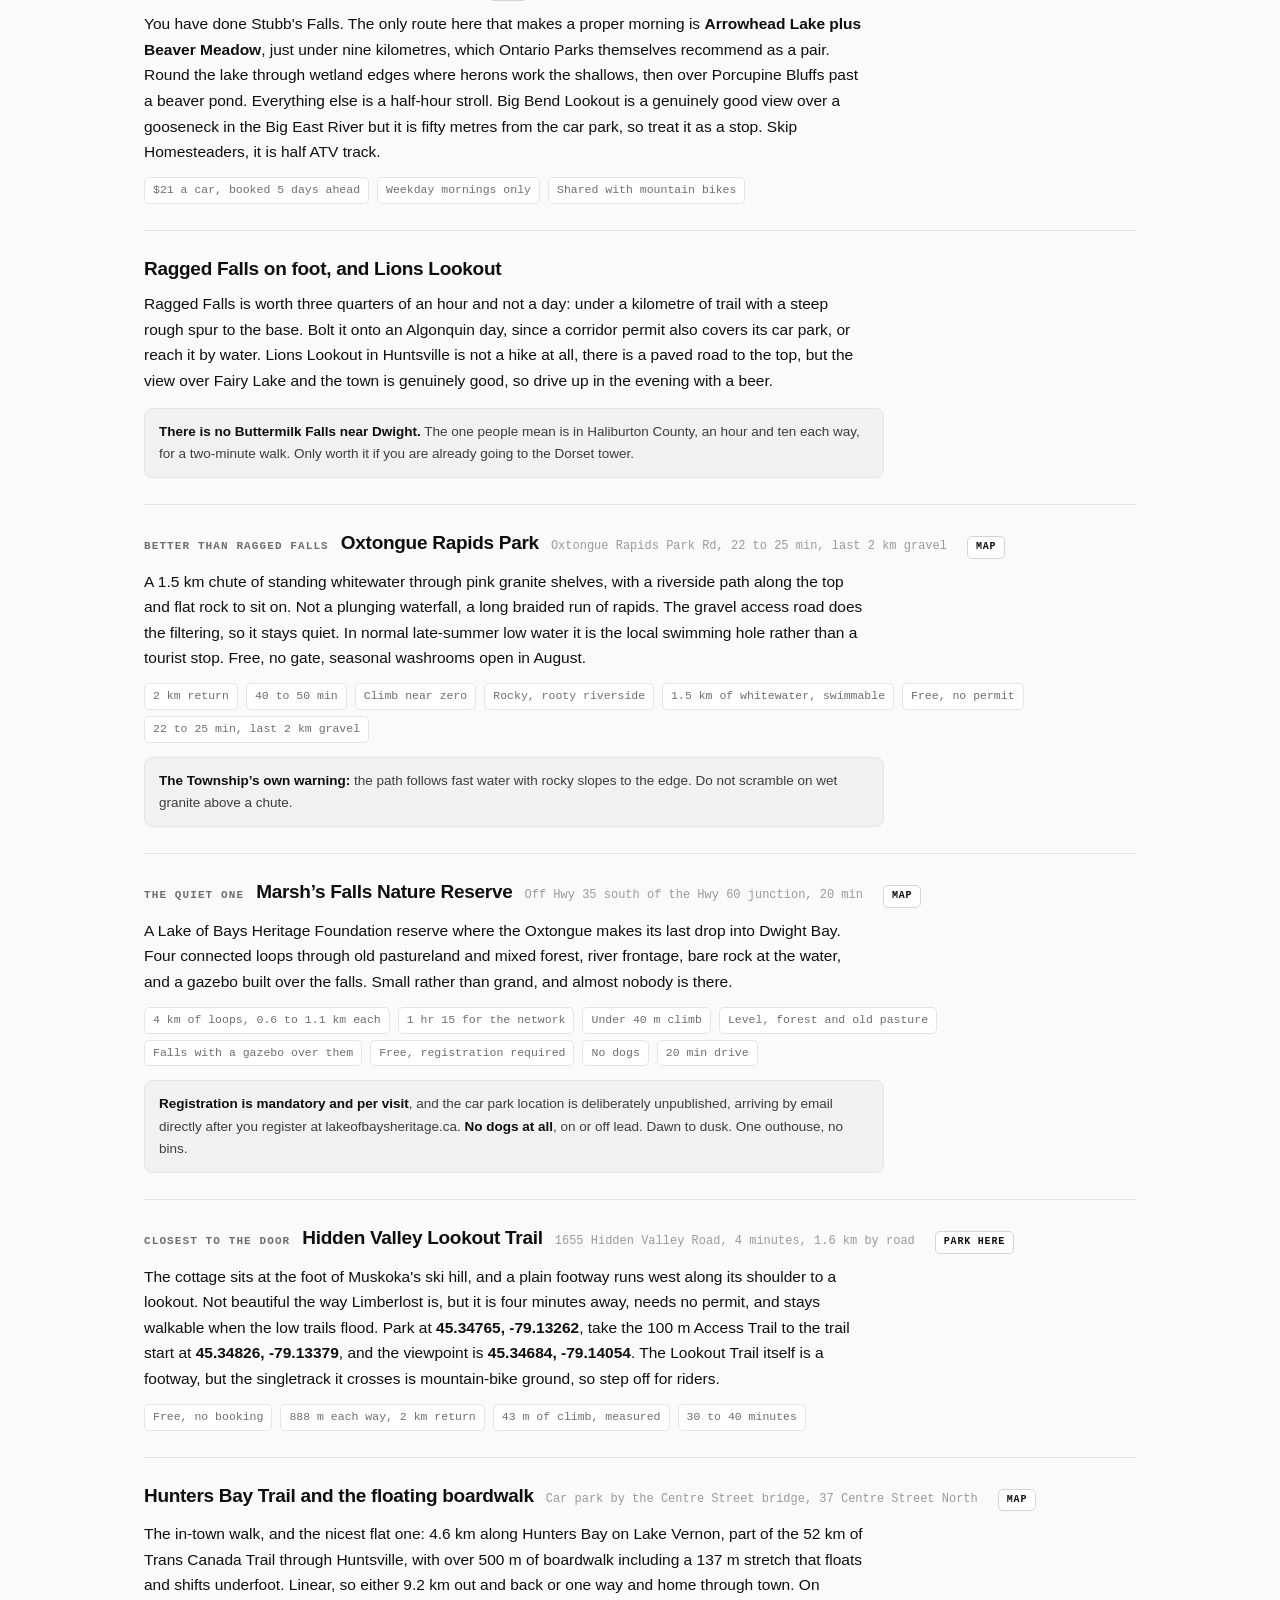
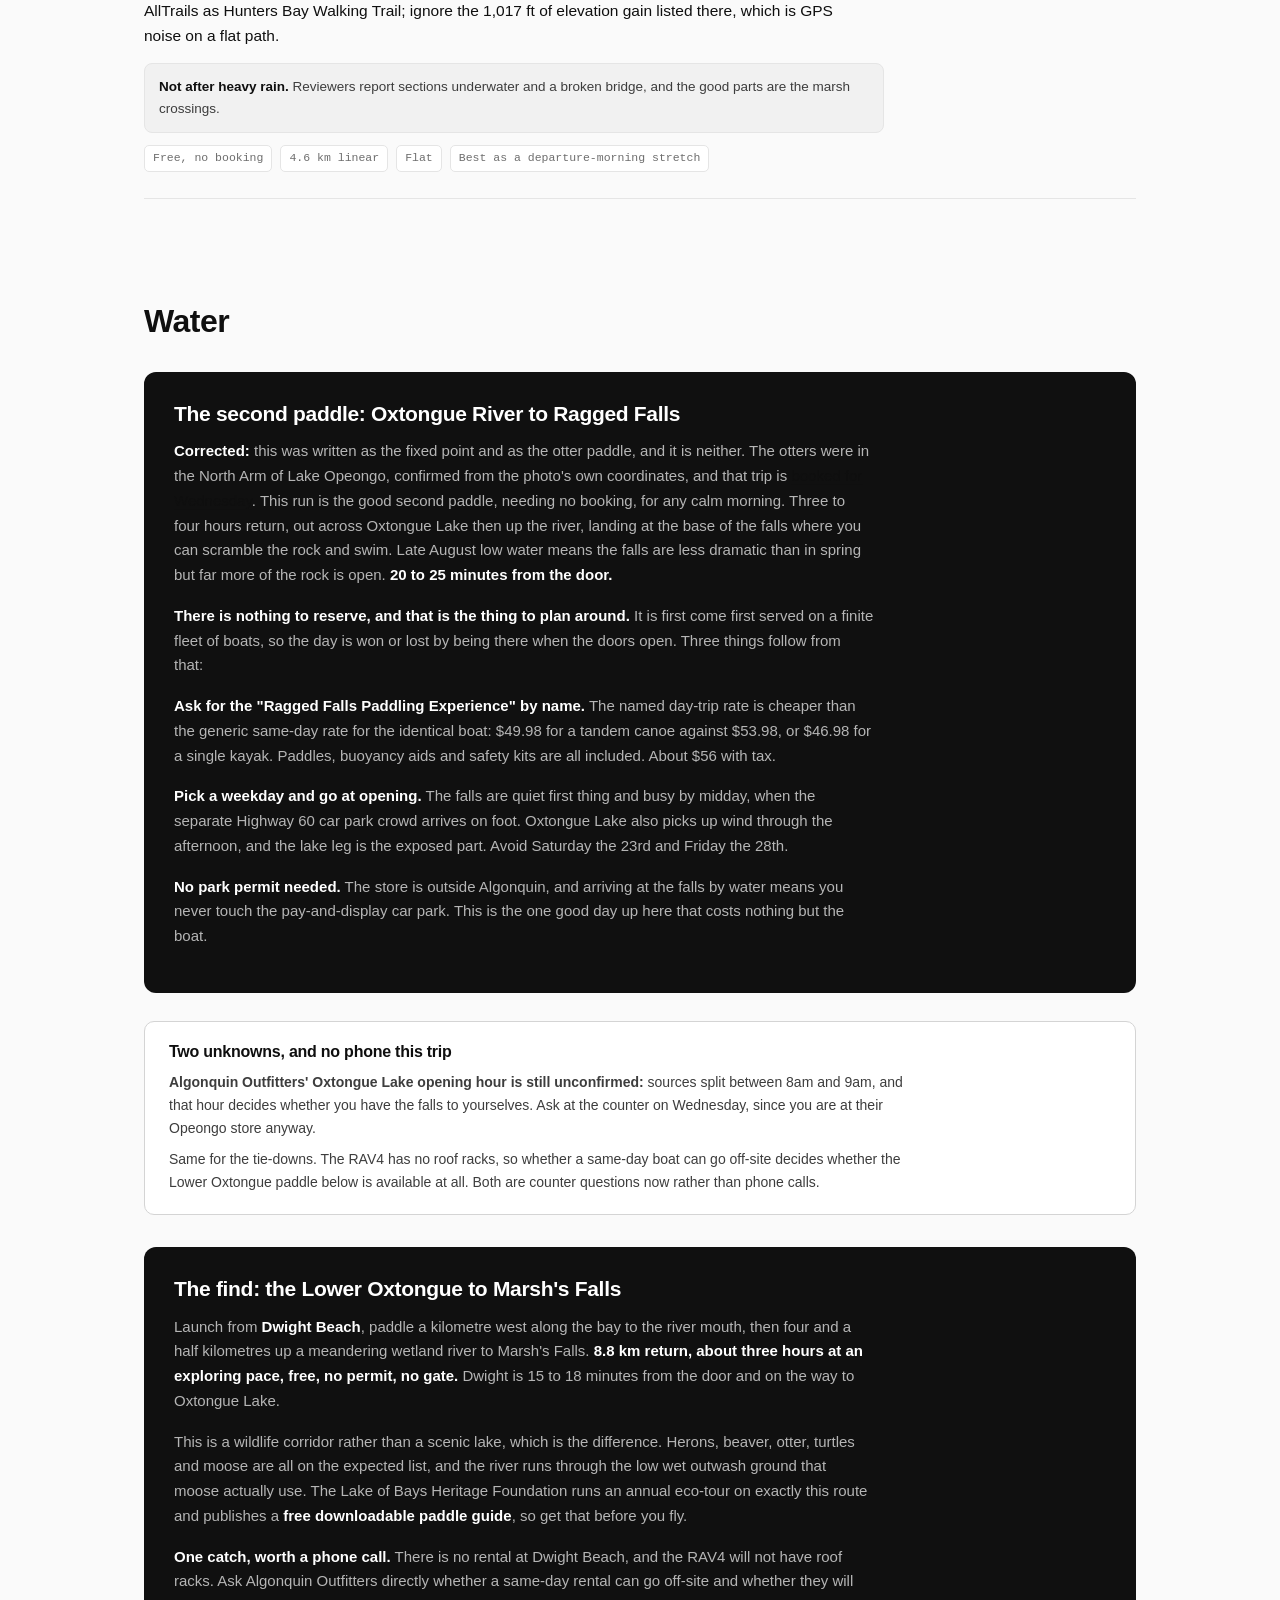
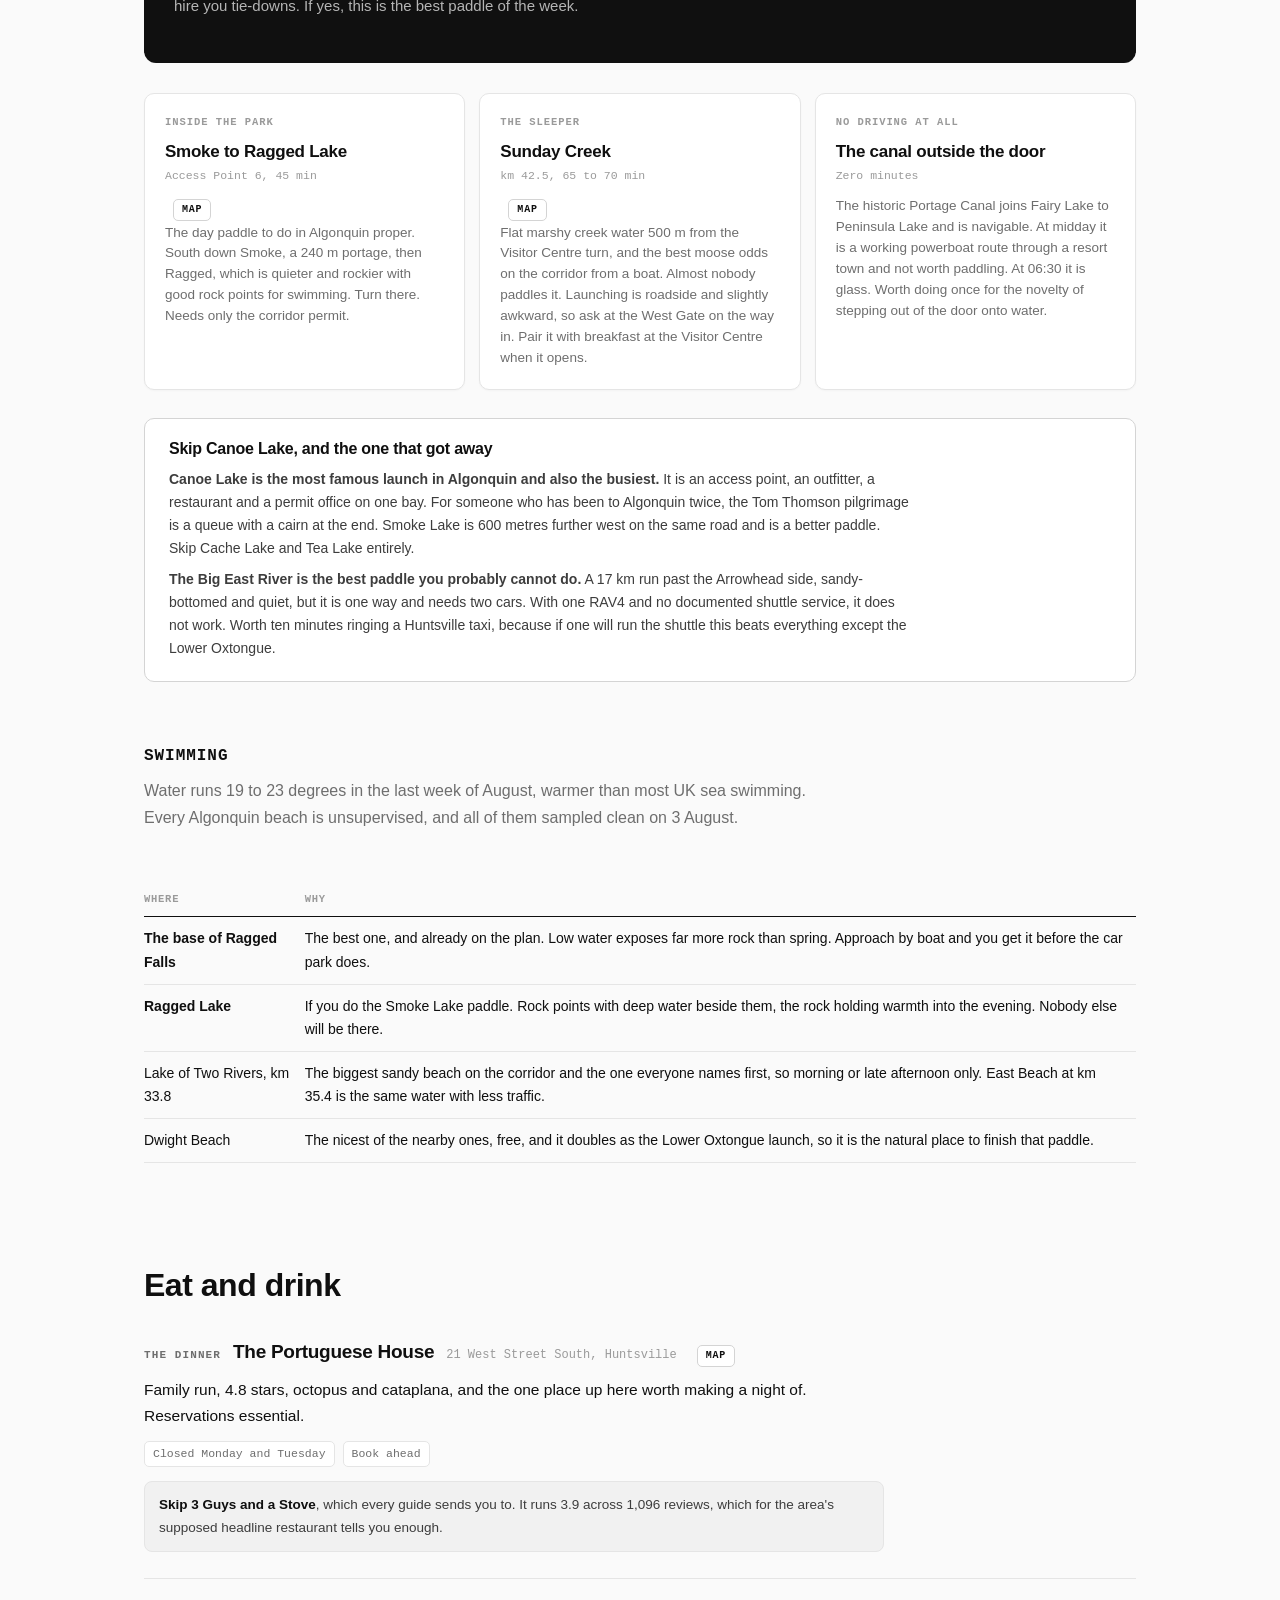
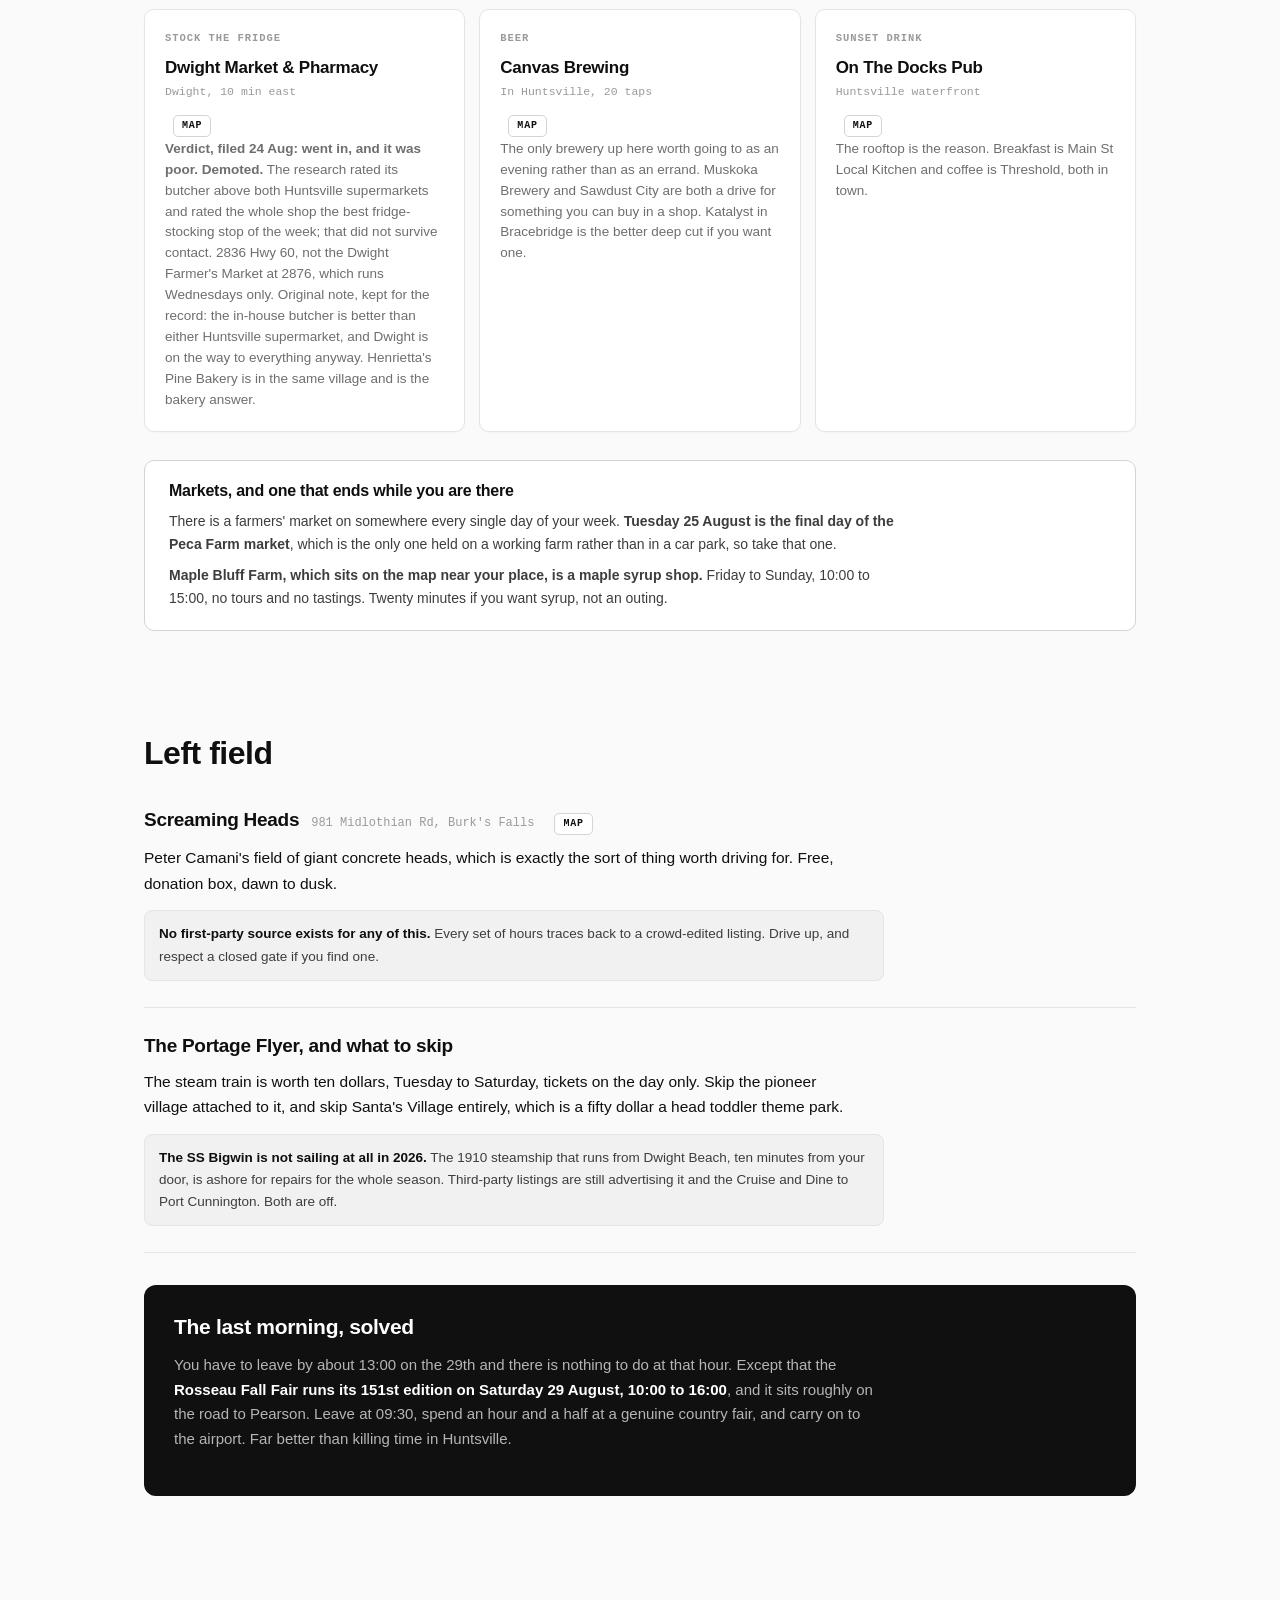
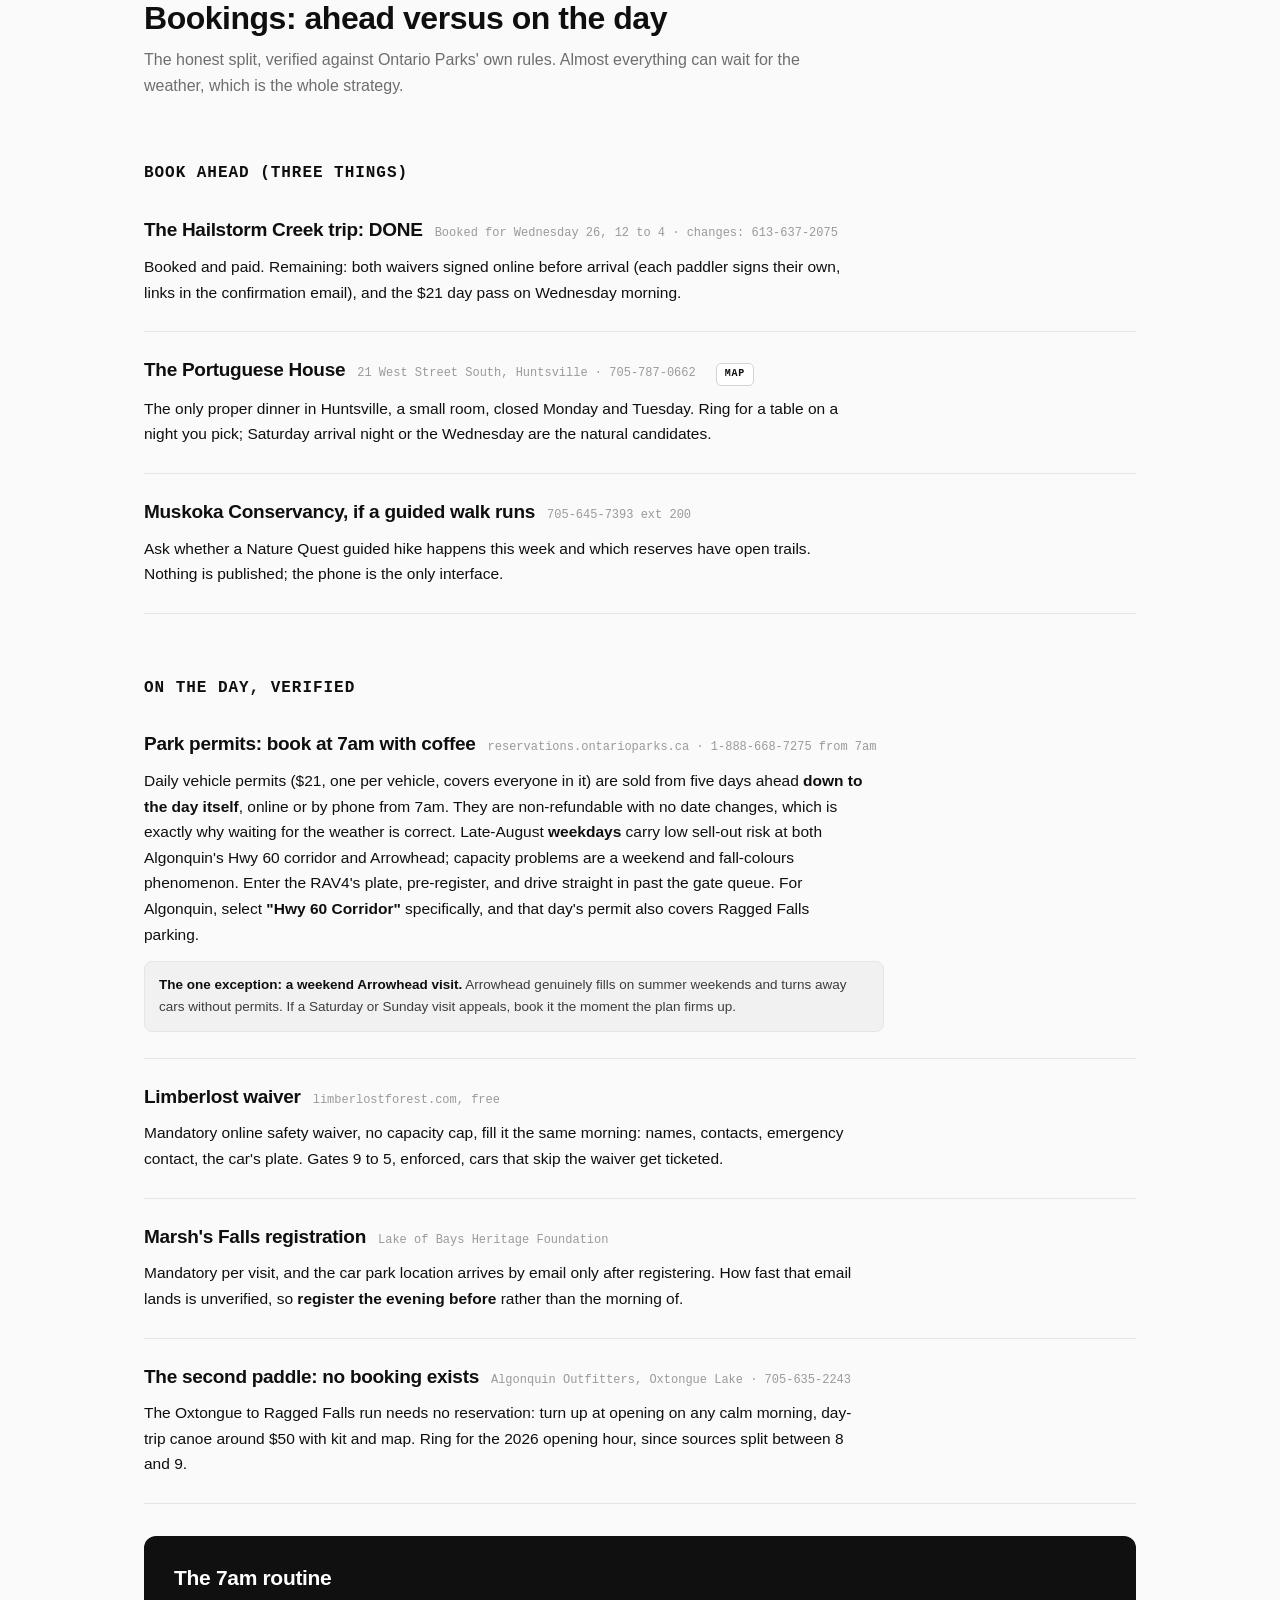
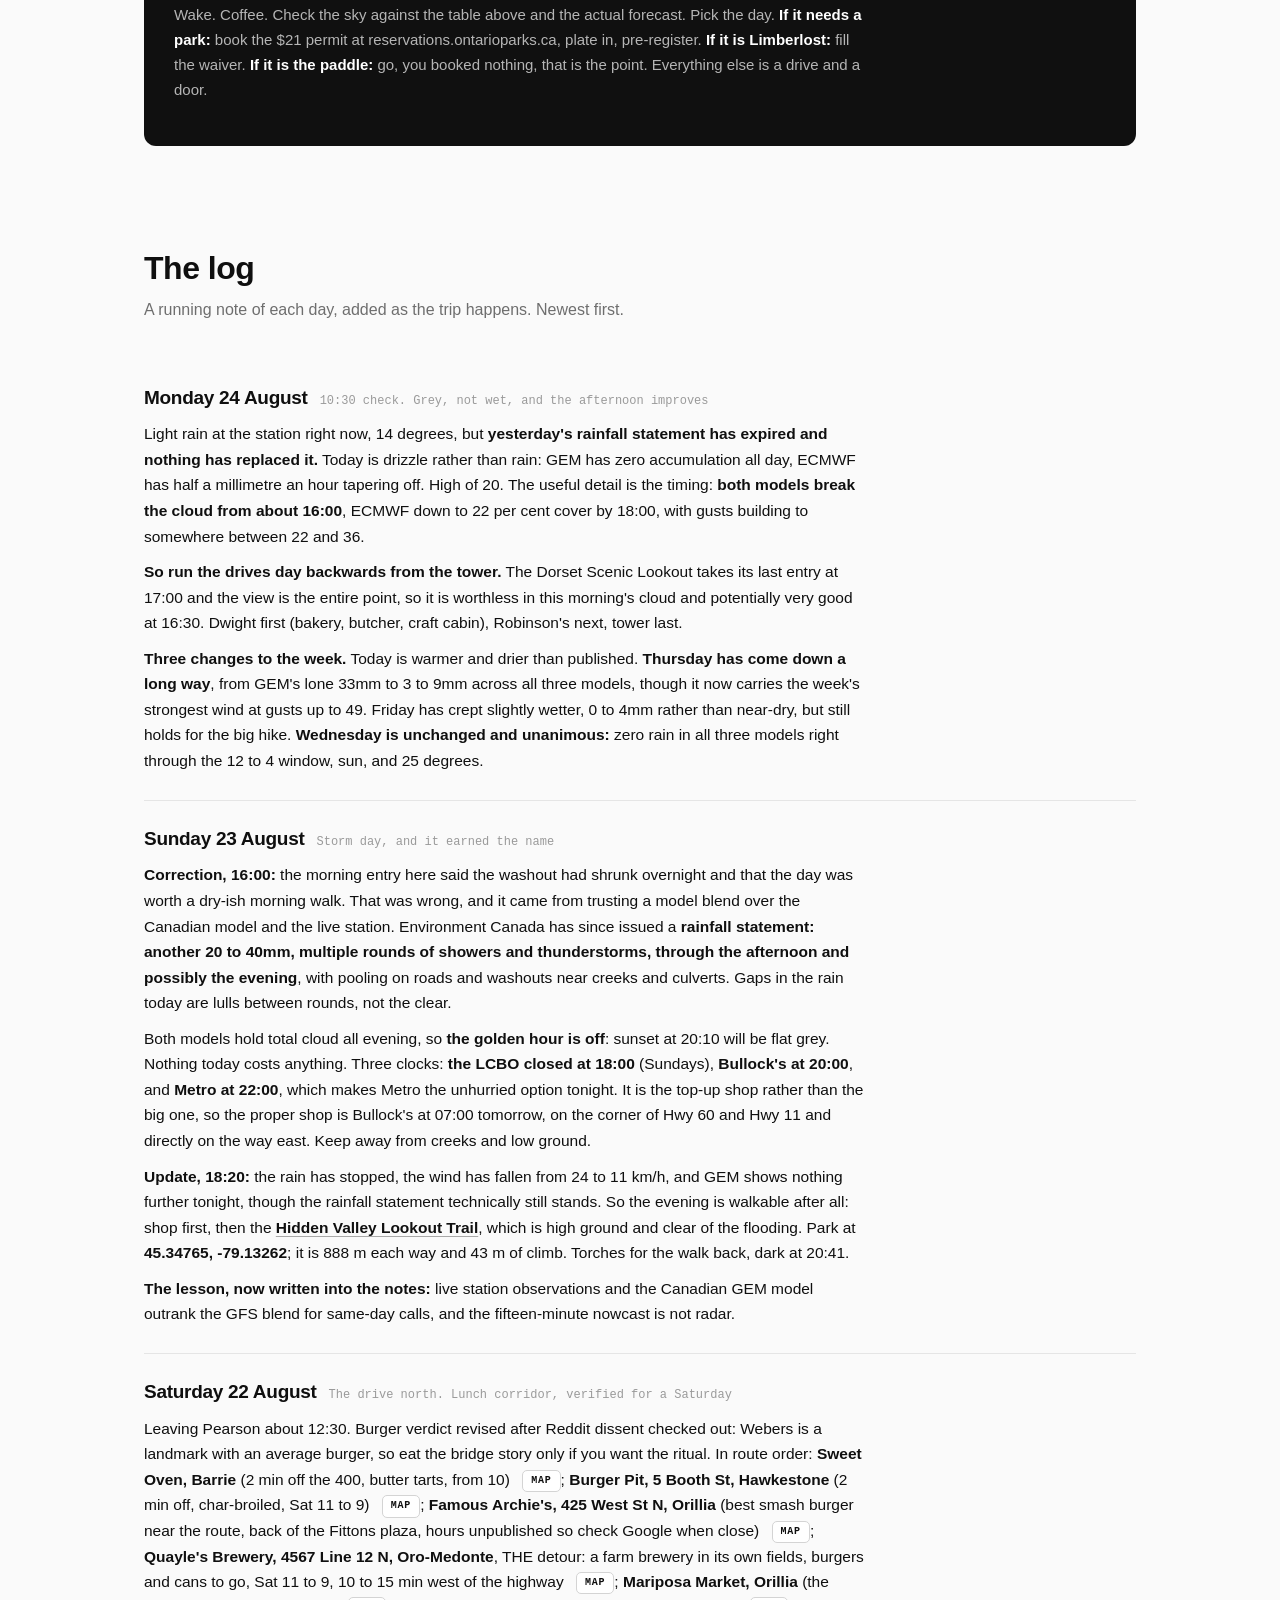
==== commit 2b223049: "Solo Thu and Fri: Bracebridge RMC with five waterfalls, then Centennial Ridges plus Fork Lake" ====
--- a/index.html
+++ b/index.html
@@ -94,17 +94,21 @@
     <div class="trap"><strong>If Wednesday sours by Tuesday evening,</strong> the fallback is Friday, which the models disagree about; the booking moves by emailing the Opeongo store (opreserve@algonquinoutfitters.com). The Oxtongue to Ragged Falls run, the other paddle from last time, stays on the bench as the no-booking-needed second paddle for any calm morning.</div>
   </div>
   <div class="entry">
-    <div class="entry-head"><h3>Thursday: the wet day, spent well</h3><span class="addr">Market morning, then Algonquin indoors or the town version</span></div>
-    <p>The rain returns (one model says a lot of it). Start at the <strong>Huntsville Farmers' Market</strong>, the big one of the week, 9 to 2 at the Fairgrounds on Ravenscliffe Rd: peak sweet corn season, and market mornings survive drizzle. Then pick a track. <strong>The Algonquin version:</strong> one $21 permit covers the <strong>Visitor Centre at km 43</strong> (dioramas, the viewing deck over a wetland, the only coffee in the park) plus the <strong>Logging Museum at km 54.5</strong> (the indoor half and the 1.5 km camboose-camp loop, which works in drizzle), with <strong>Ragged Falls</strong> on the same permit on the way home. <strong>The town version:</strong> the Group of Seven murals between showers, Cedar Canoe Books, Threshold Coffee, then Canvas, where Thursday is trivia night.</p>
-    <p><strong>Dinner:</strong> Portuguese House is open again from tonight. The full moon is tonight too, but the cloud will probably keep it.</p>
-    <div class="trap"><strong>If the rain never shows:</strong> the Portage Flyer steam train runs Tuesday to Saturday (departures 12, 1, 2, 3; cash, on the day only) and pairs with the Dyer Memorial, 25 minutes out: free, strange, and on nobody's list.</div>
-  </div>
-  <div class="entry">
-    <div class="entry-head"><h3>Friday: the big hike, then the one real gig</h3><span class="addr">Centennial Ridges, lot by 8:30. Evening options ranked</span></div>
-    <p>Near-dry in all three models now. <strong>Centennial Ridges</strong> is the one Algonquin trail with a real climb, about 300 m over 10.4 km: buy the Hwy 60 Corridor day pass online at 7am, be at the lot by 8:30. The permit also covers a 45-minute <strong>Ragged Falls</strong> scramble on the way home. Gentler alternatives if Thursday's weather or legs say so: <strong>Arrowhead</strong> on a same-morning weekday permit (Arrowhead Lake plus Beaver Meadow, 8 km) or the <strong>Frost Centre</strong> stacked loops, the second-best walking ground in the brief.</p>
-    <p><strong>Evening, pick one:</strong> <strong>July Talk at the Kee to Bala</strong>, a genuinely good Canadian band in a 1942 lakeside dancehall, 70 minutes each way (check the venue's own listing before committing; arrive two hours early and do the Bala falls walk in daylight). Or the <strong>Muskoka Drive-In</strong>, a 1952 twin-screen, $12 double bill, gates 8:15 (confirm it runs Fridays). Or the quiet version: sunset on the <strong>On The Docks</strong> rooftop and a booked table at the Portuguese House, open till 10 on Fridays.</p>
-    <div class="trap"><strong>If Friday turns wet after all:</strong> anything unused from the wet slate below, and hold the dock-and-dinner evening, which needs no weather.</div>
-  </div>
+    <div class="entry-head"><span class="rank">Thursday, solo</span><h3>Bracebridge Resource Management Centre, and five waterfalls</h3><span class="addr">High Falls car park, 45.09188, -79.30033 &middot; 36 min, 39 km</span><a class="maplink" href="https://www.google.com/maps/search/?api=1&query=45.09188%2C-79.30033" target="_blank" rel="noopener">Map</a></div>
+    <p>Showery and windy, which is the argument for this rather than against it: forest shelters you from the gusts and rain improves waterfalls. <strong>The High Falls car park is also the south trailhead of 19 km of Crown-land trail</strong> managed by the Town of Bracebridge, and nobody joins the two things up. The outside loop is 7.4 km with about 170 m of gain, <strong>the largest verifiable ascent anywhere in this region outside Algonquin</strong>.</p>
+    <p><strong>Five waterfalls from that one car park:</strong> High Falls itself with upper and lower viewing areas, <strong>Potts Falls where a boardwalk crosses directly above the drop</strong> and which the research rates the best of the five, and Little High Falls, quieter and in the trees. Roughly 40 minutes for all three on top of the loop. Wilson&rsquo;s Falls is 12 minutes south and Bracebridge Falls 6 minutes beyond that if the day is going well.</p>
+    <div class="meta"><span>7.4 km loop plus 1 km of falls paths</span><span>3 to 3.5 hours</span><span>~170 m of climb</span><span>Pine forest, doubletrack and singletrack</span><span>Five waterfalls</span><span>Free, no permit, no gate</span><span>36 min drive</span></div>
+    <div class="trap"><strong>Two caveats.</strong> The Town publishes no access points, parking or map, so those coordinates come from OpenStreetMap rather than first-party; ring 705-645-5264 if the day depends on it. And the trails are shared with mountain bikes, though a Thursday morning should be quiet.</div>
+  </div>
+
+  <div class="entry">
+    <div class="entry-head"><span class="rank">Friday, solo, the big one</span><h3>Centennial Ridges, plus Fork Lake</h3><span class="addr">Hwy 60 km 37.6, then 2 km south down Centennial Ridges Rd &middot; car park 45.55638, -78.42003</span><a class="maplink" href="https://www.google.com/maps/search/?api=1&query=45.55638%2C-78.42003" target="_blank" rel="noopener">Map</a></div>
+    <p><strong>The calmest, driest day of the week, and the only trail on the whole corridor that gets near 300 m of climb.</strong> 10.4 km loop, officially difficult and described as very demanding, with estimates from 278 m on AllTrails to 438 m by GPS. The car park is two kilometres down a spur road, which is why almost everyone misses it, and <strong>it fills, so be there by 08:30.</strong></p>
+    <p><strong>Bolt on Fork Lake on the way home.</strong> Km 43.0 by the Visitor Centre, 2.4 km, rated difficult, 125 m of climb, and it <strong>opened on 28 June 2025</strong>, so it did not exist on either previous visit. Steepest gradient per kilometre on the corridor. The same $21 permit covers both, plus the Visitor Centre afterwards, where the Dan Strickland interpretive booklets cost 48 cents each.</p>
+    <div class="meta"><span>10.4 km plus 2.4 km</span><span>5 to 6 hours for both</span><span>~300 m plus 125 m of climb</span><span>Ridge tops, lake views</span><span>Difficult, both of them</span><span>$21 Hwy 60 corridor permit covers both</span><span>70 min drive</span></div>
+    <div class="trap"><strong>Buy the permit at 07:00 before leaving</strong>, plate entered, and select &ldquo;Hwy 60 Corridor&rdquo; specifically. There is no Rogers signal anywhere in the corridor and patchy Bell at best, so nothing can be fixed on the road.</div>
+  </div>
+
   <div class="entry">
     <div class="entry-head"><h3>Saturday: leave by 13:00, two ways to spend the morning</h3><span class="addr">Car back at Pearson 18:00, flight 19:50</span></div>
     <p><strong>The ambitious version:</strong> the <strong>Rosseau Fall Fair</strong>, 151st edition, opens at 10 about 50 minutes west. Leave the cottage by 9:30 packed, an hour at the fair, away by 11:30, and Pearson is comfortable. A century-and-a-half-old village agricultural fair beats a service station on the 400 as a last taste of Ontario. <strong>The gentle version:</strong> coffee at <strong>Lions Lookout</strong> (drive up, 20 minutes, the view over Fairy Lake), or the flat <strong>Hunters Bay</strong> boardwalk as a last leg-stretch before nine hours of sitting, then a last mural or two, gone by 13:00. Dry and bright in the forecast either way.</p>
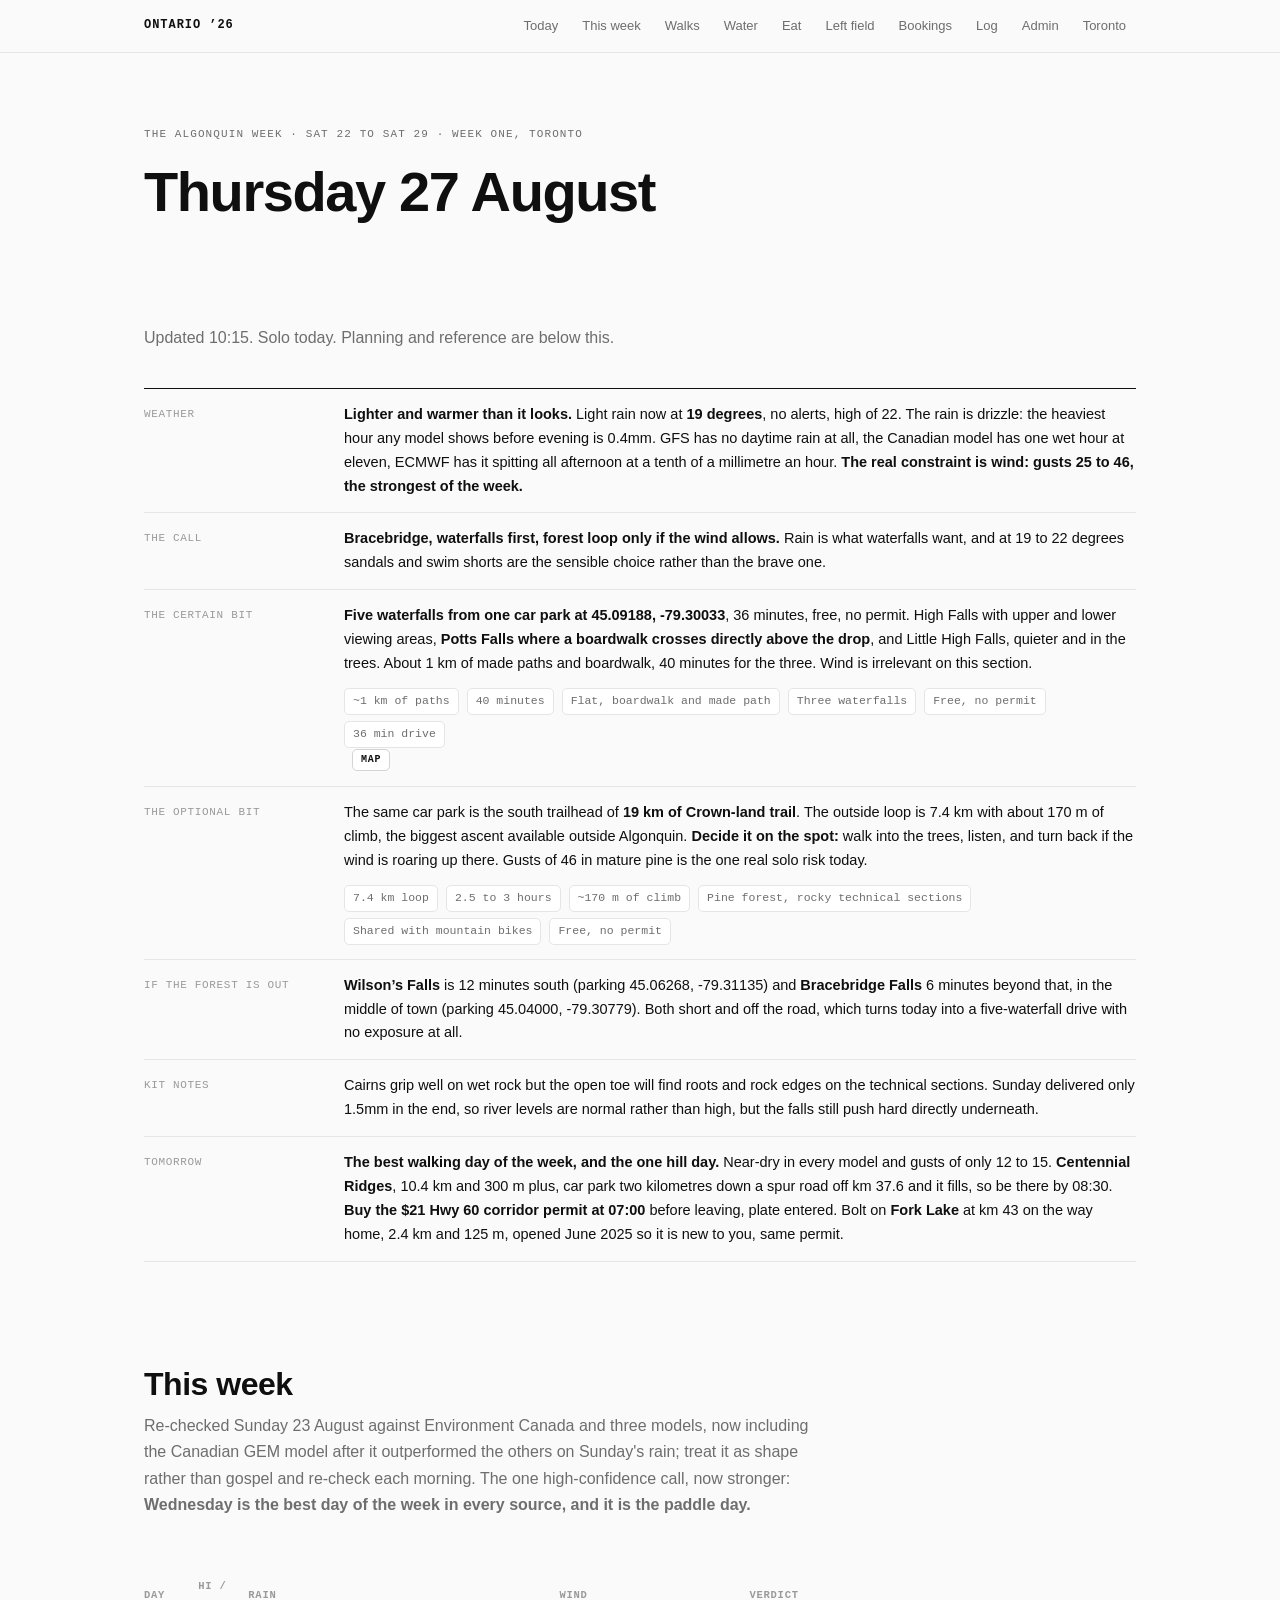
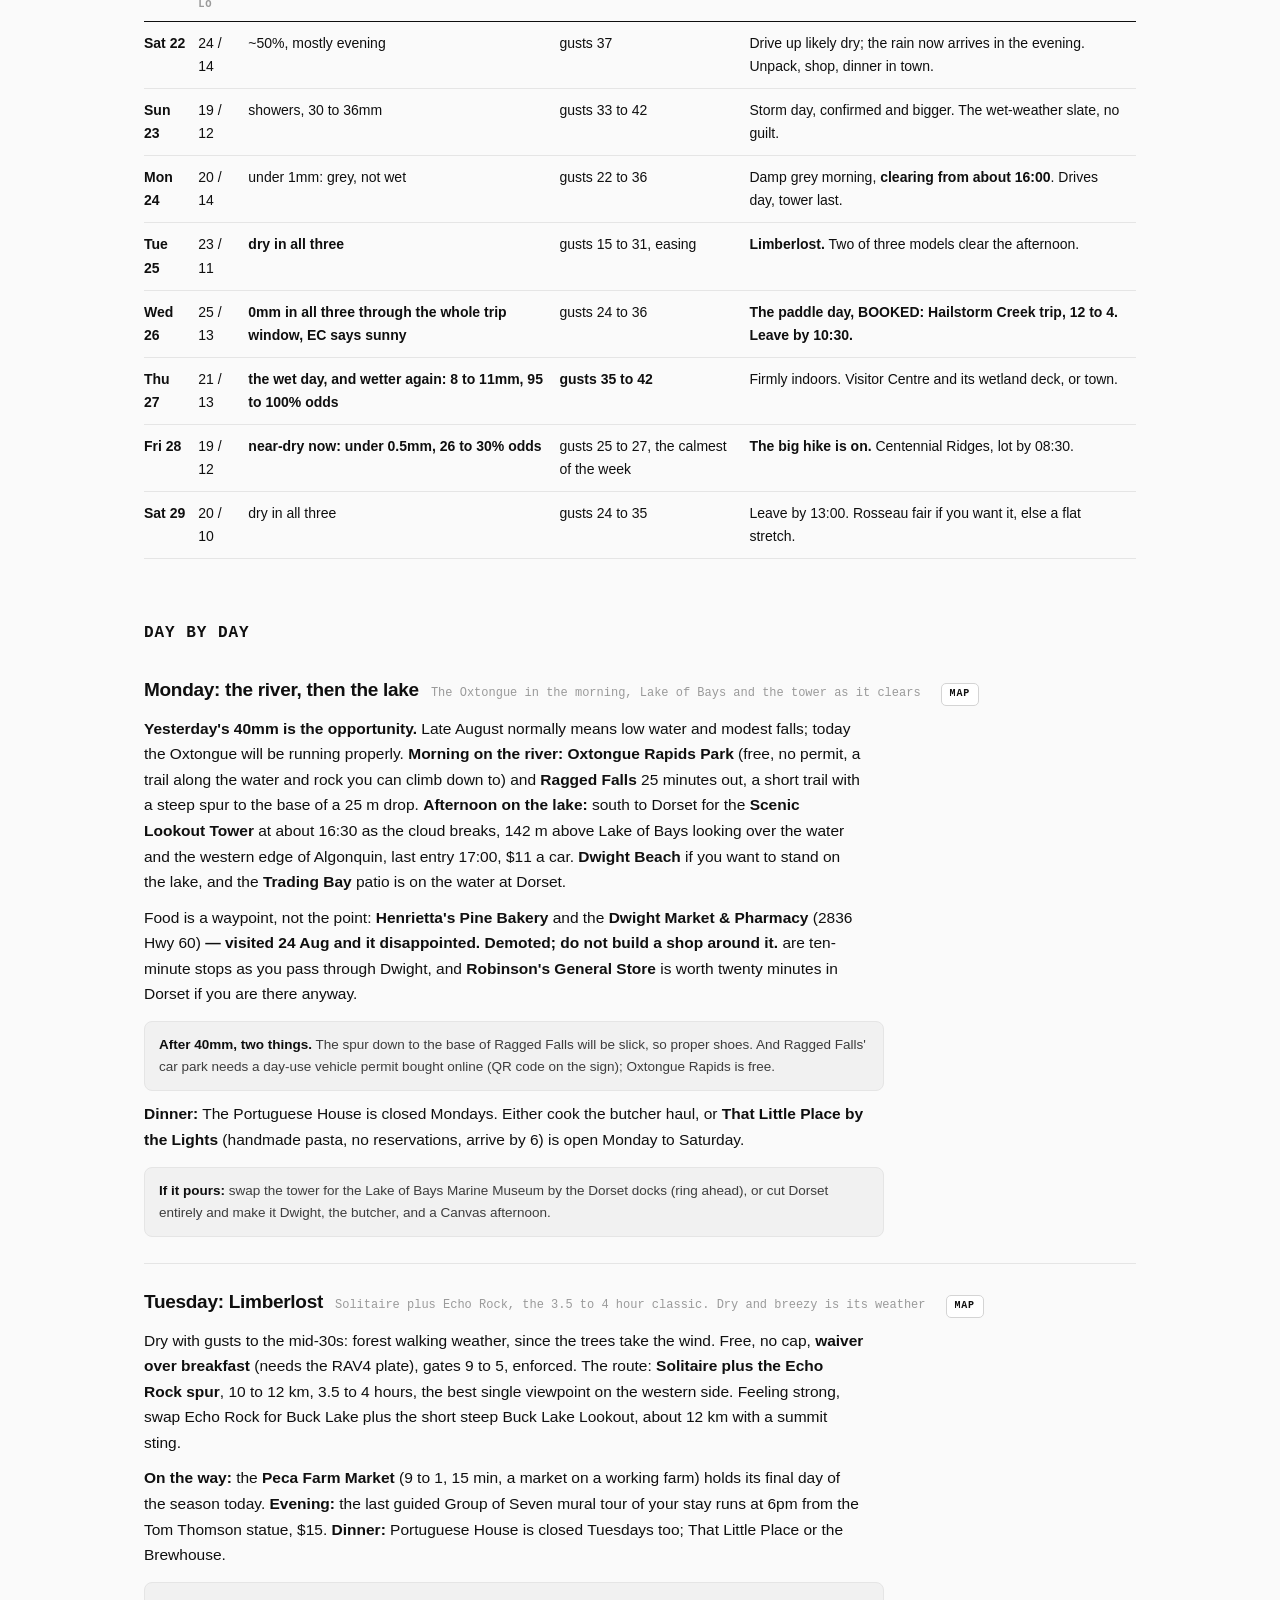
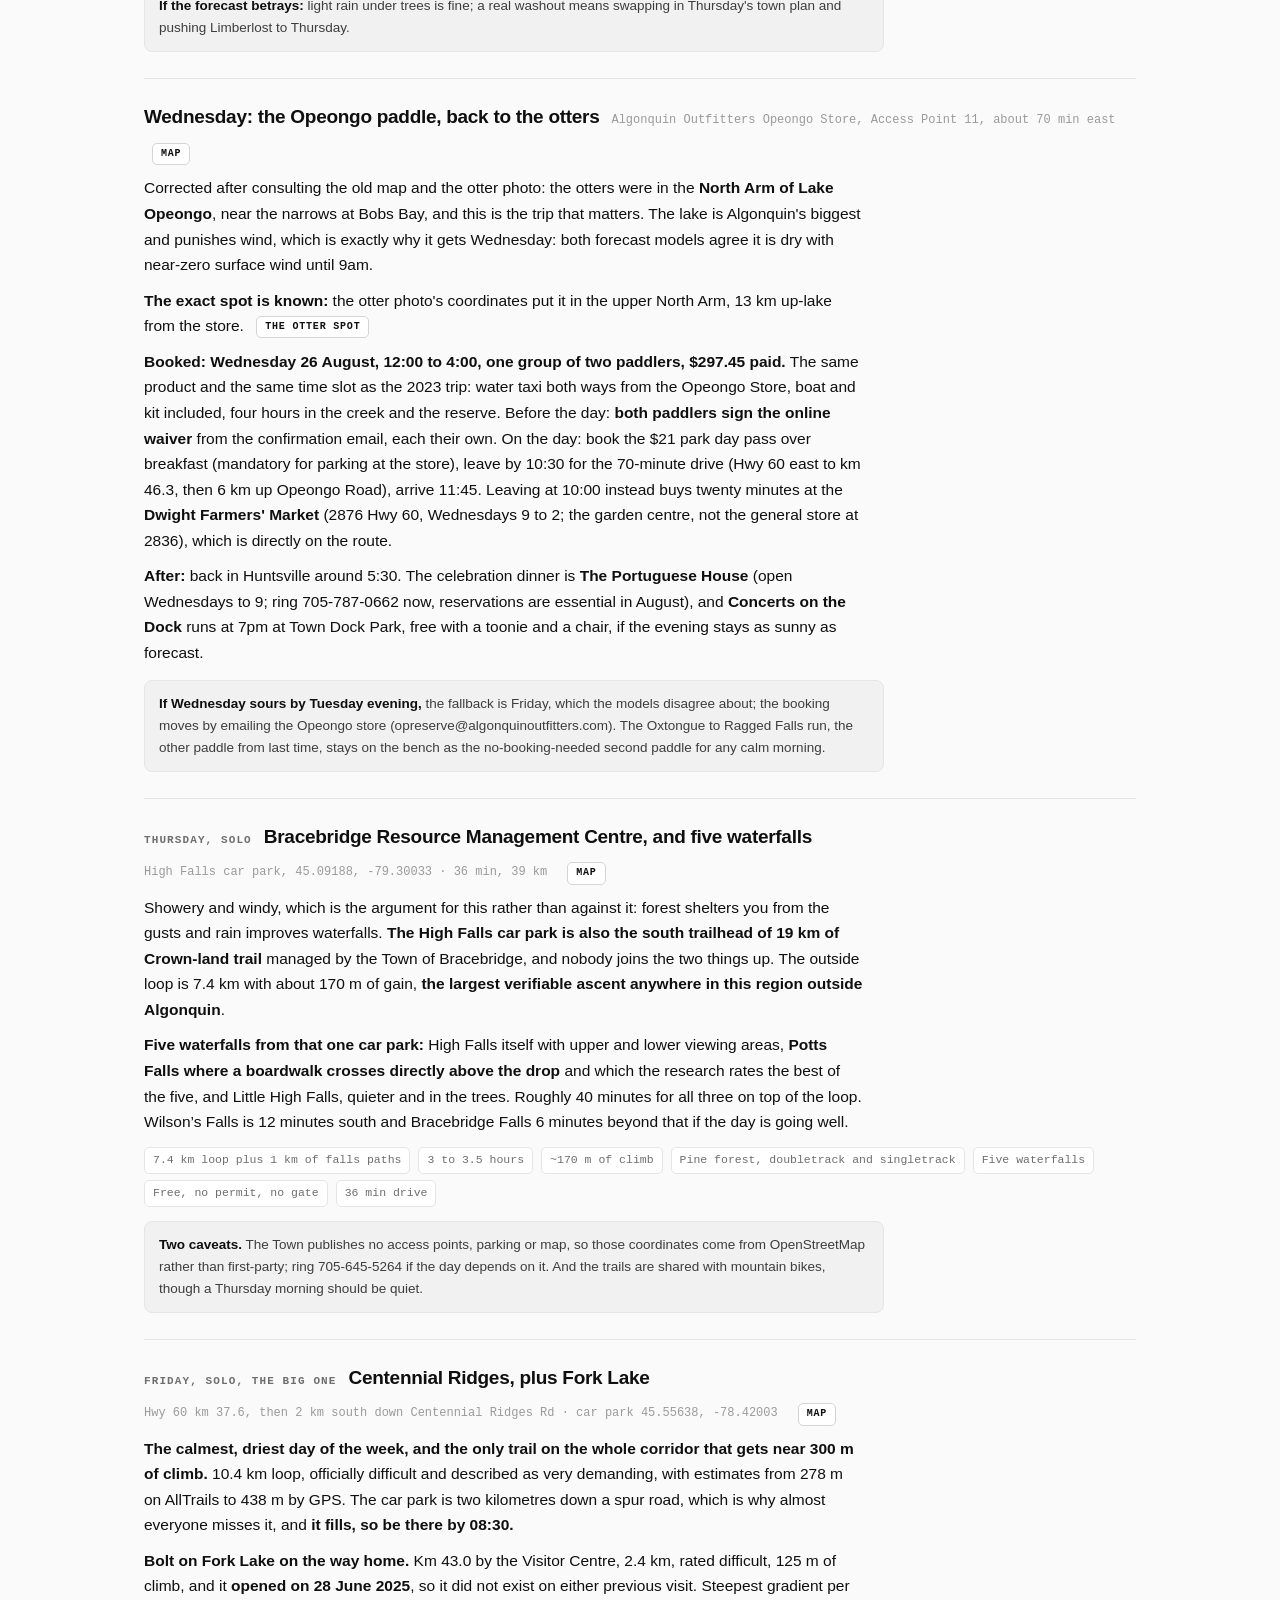
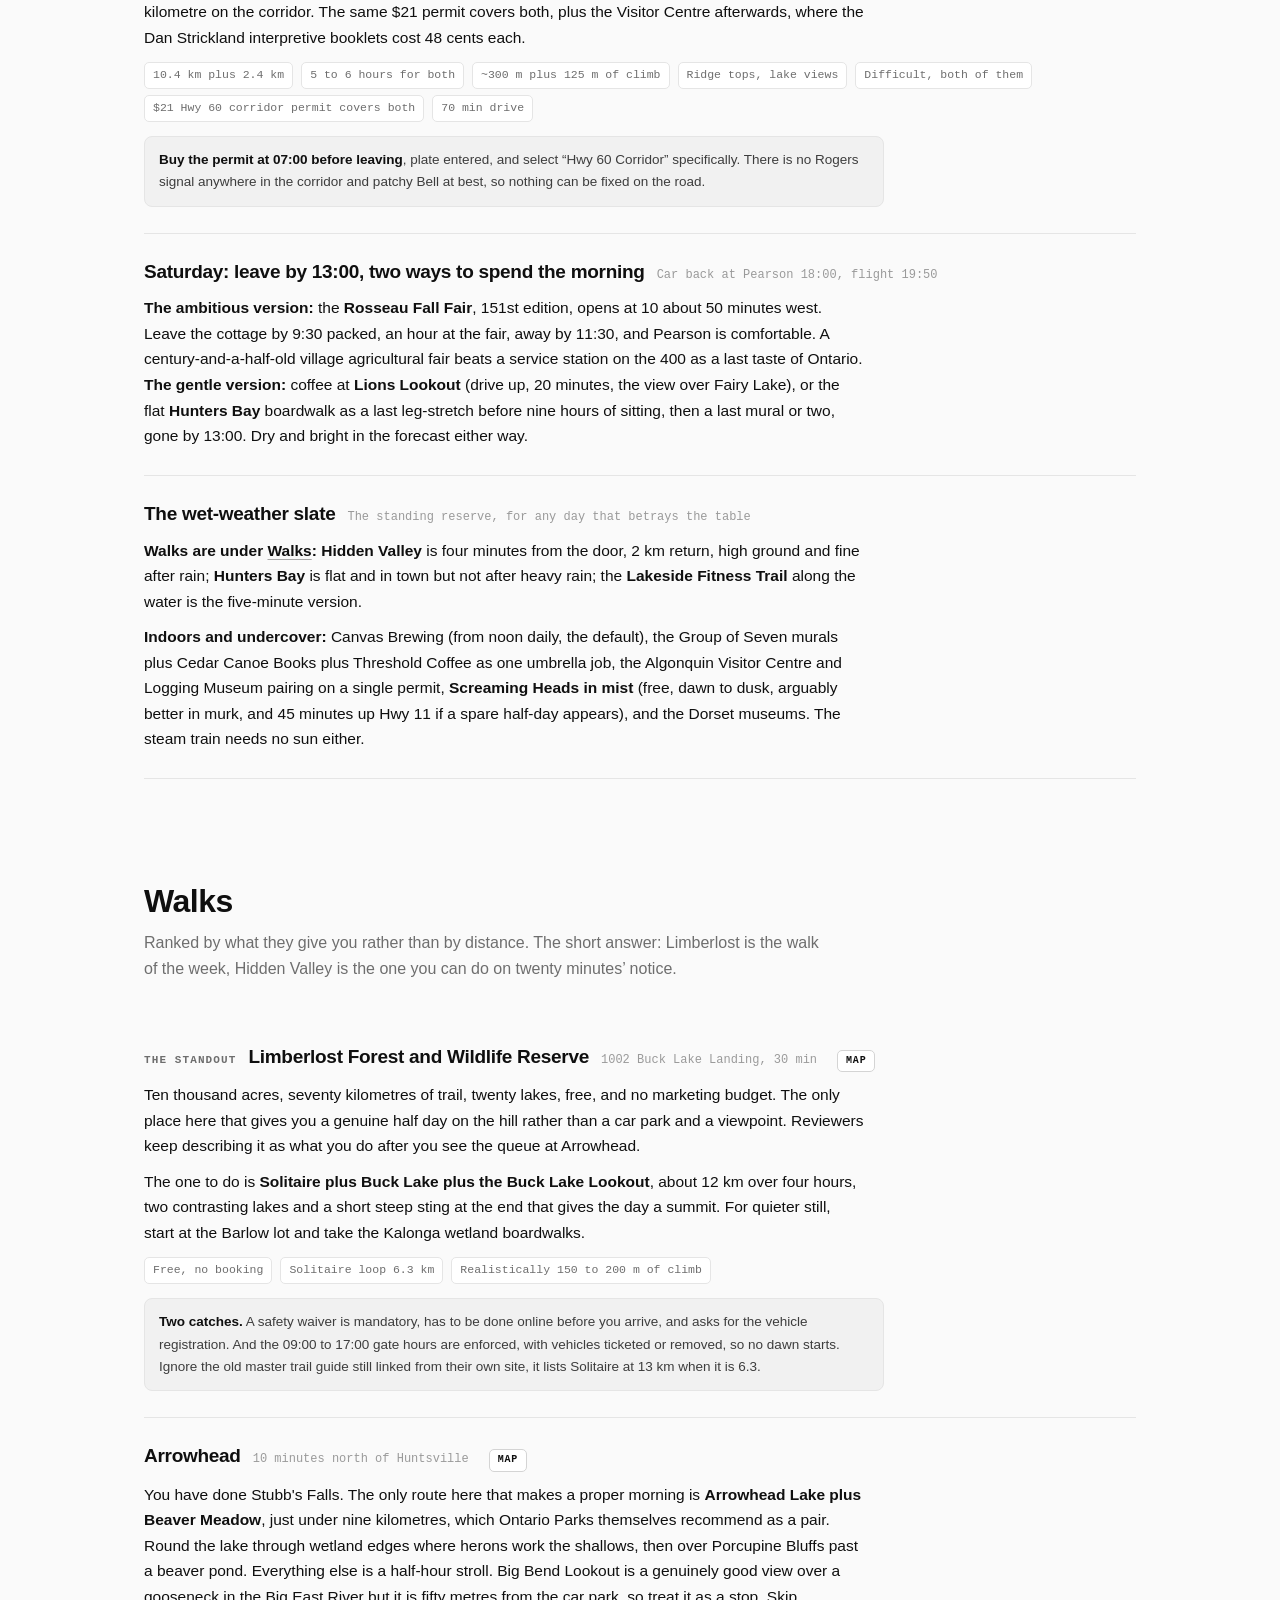
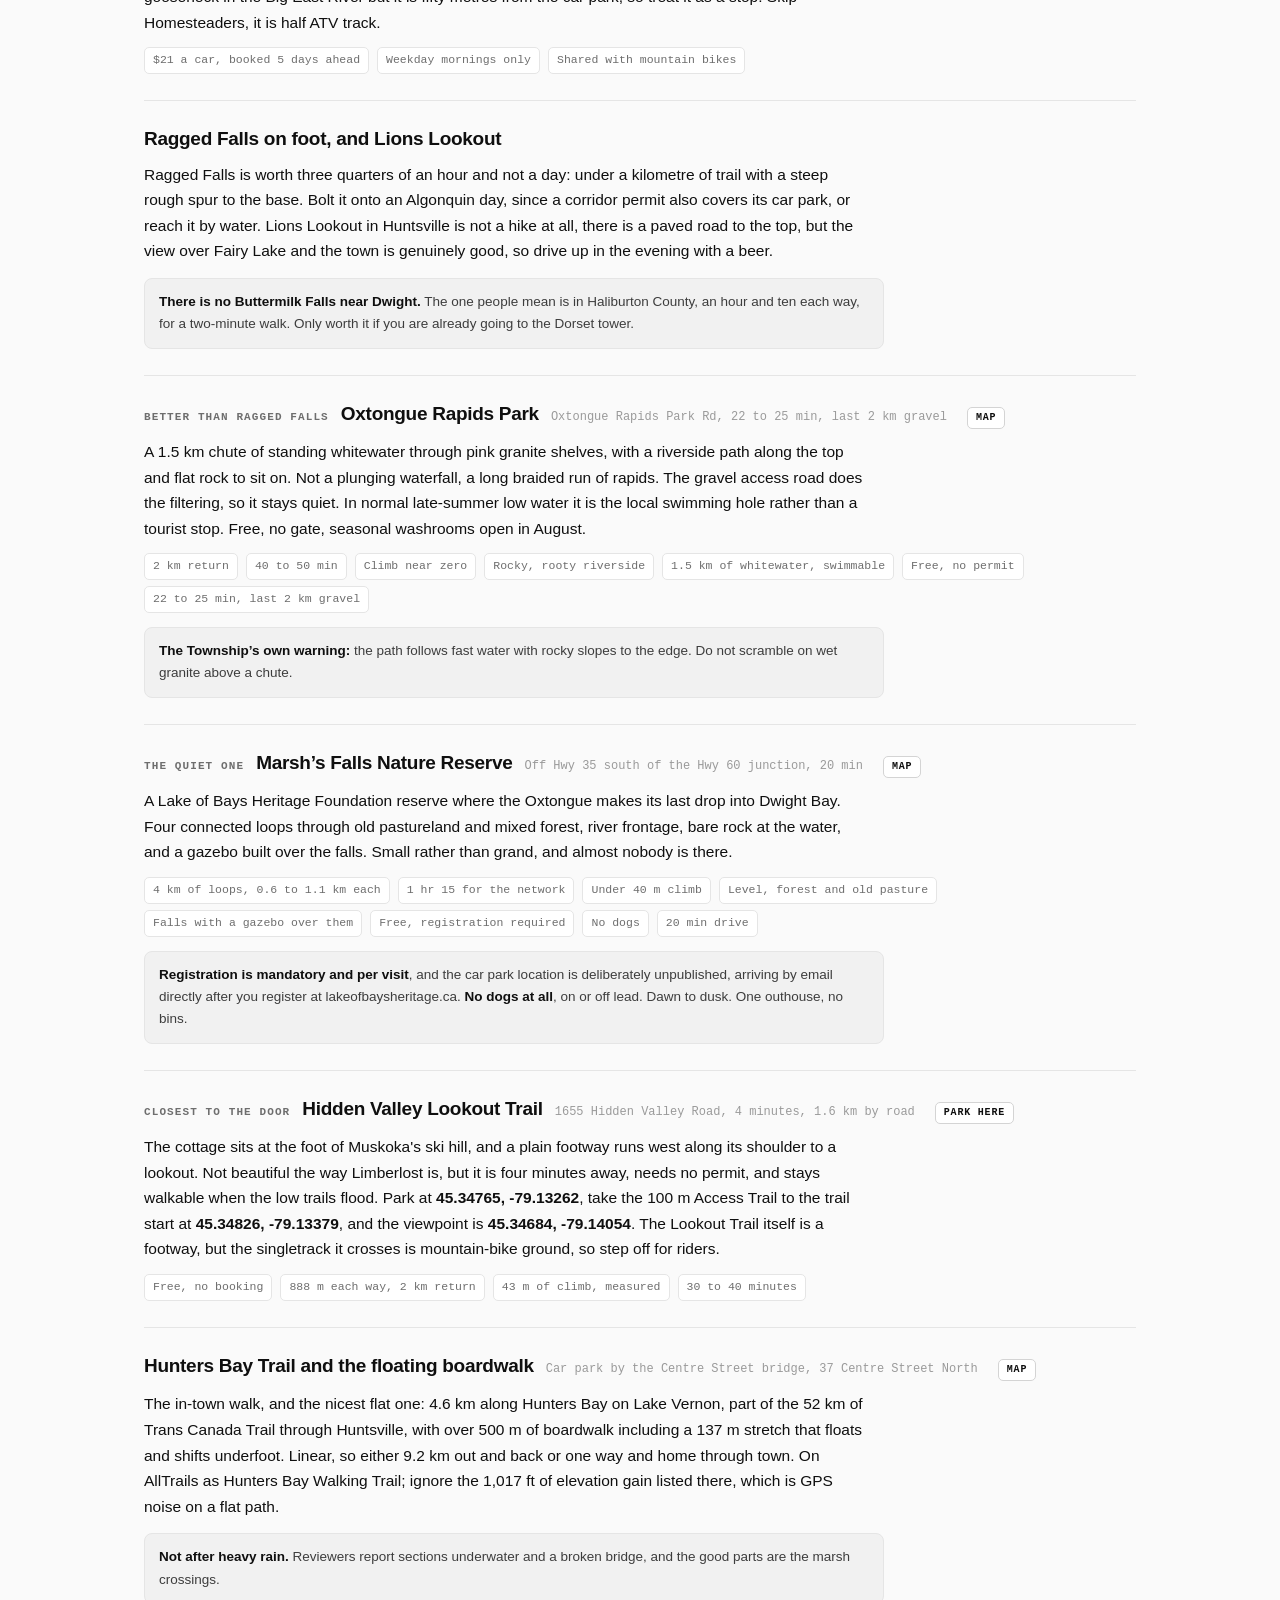
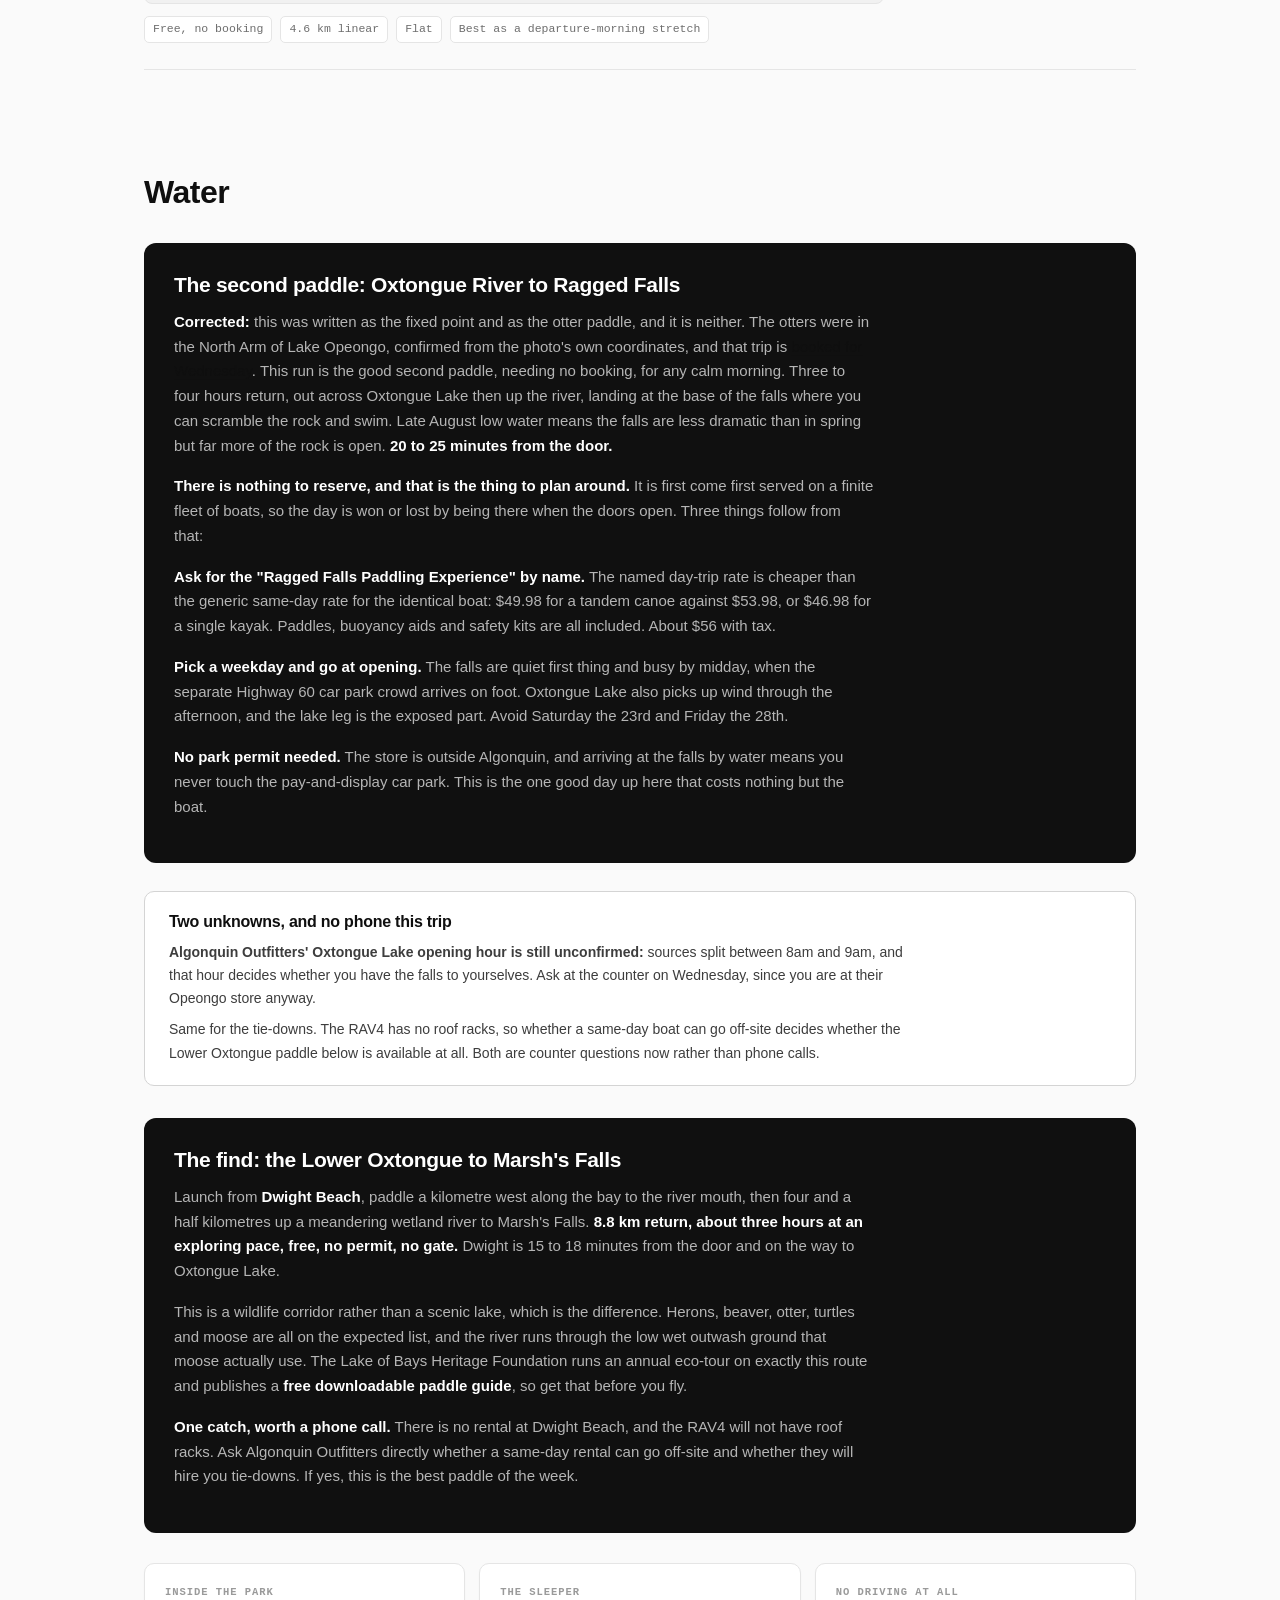
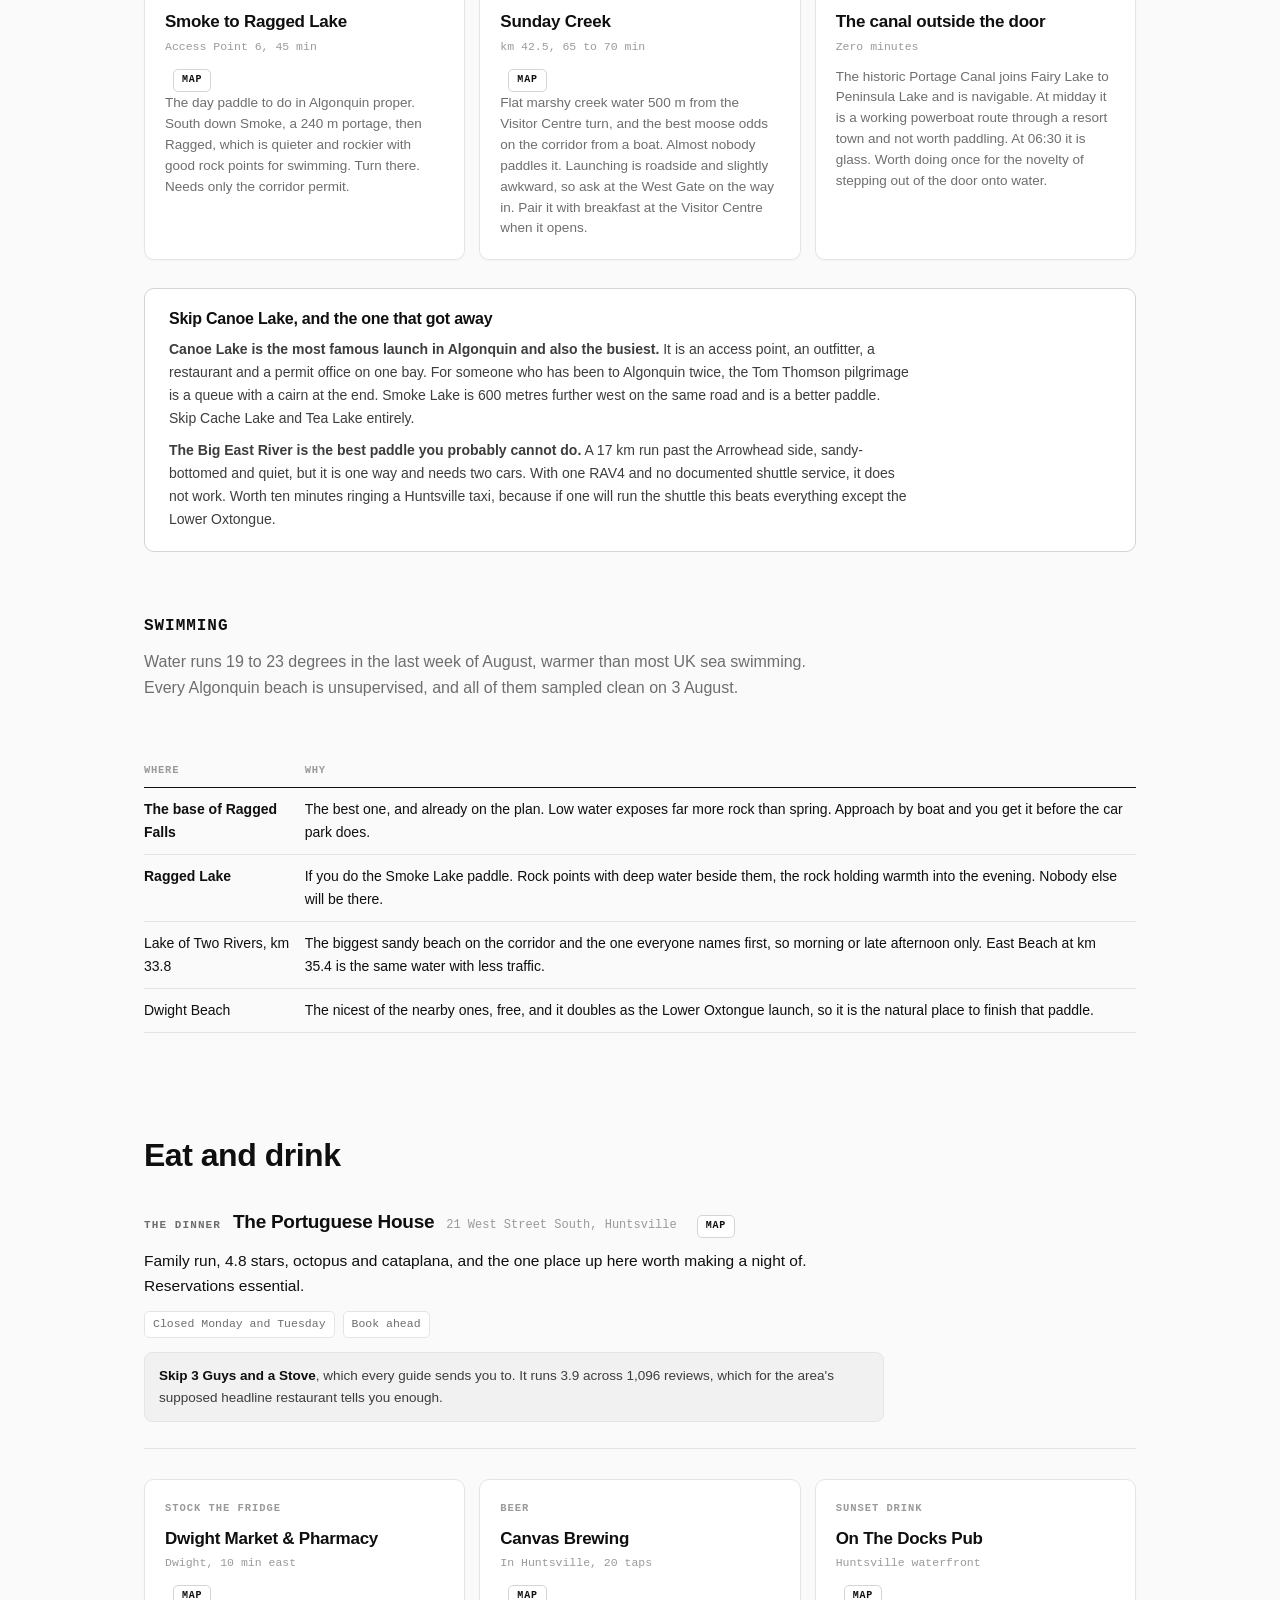
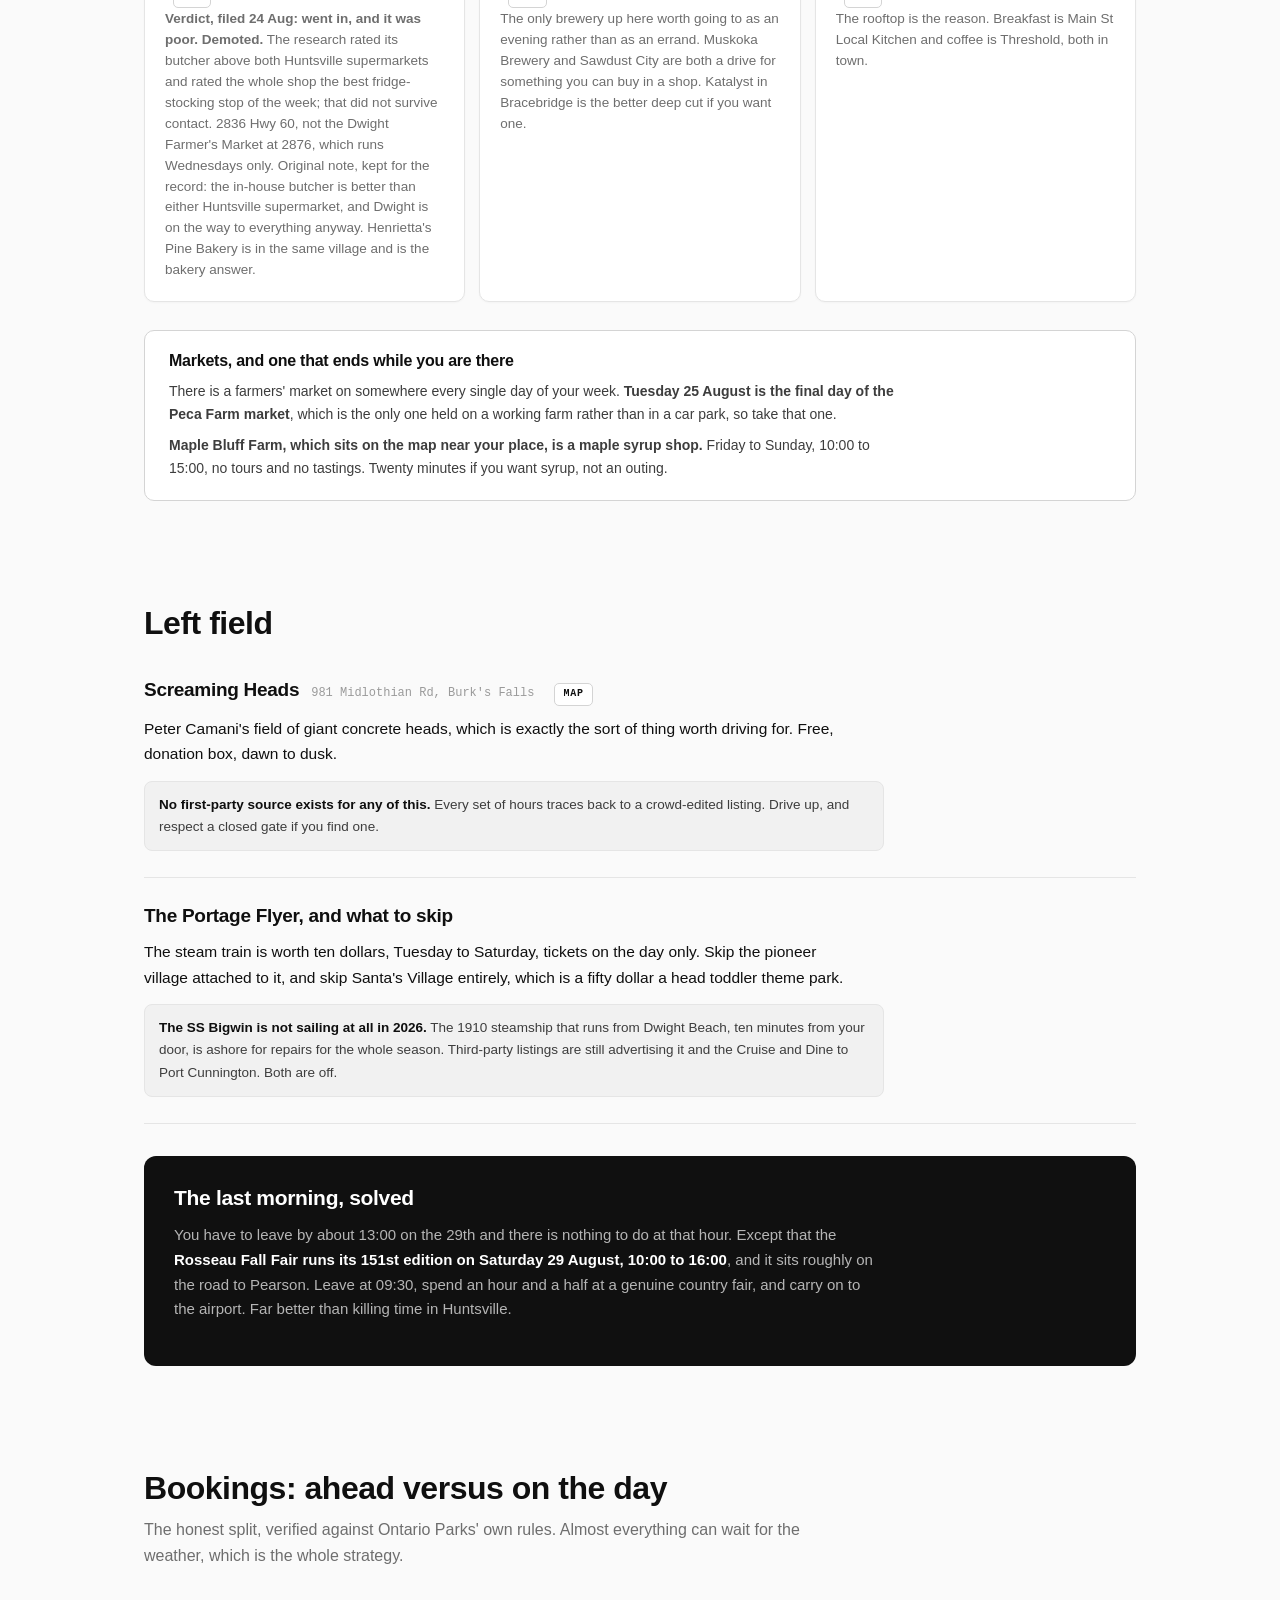
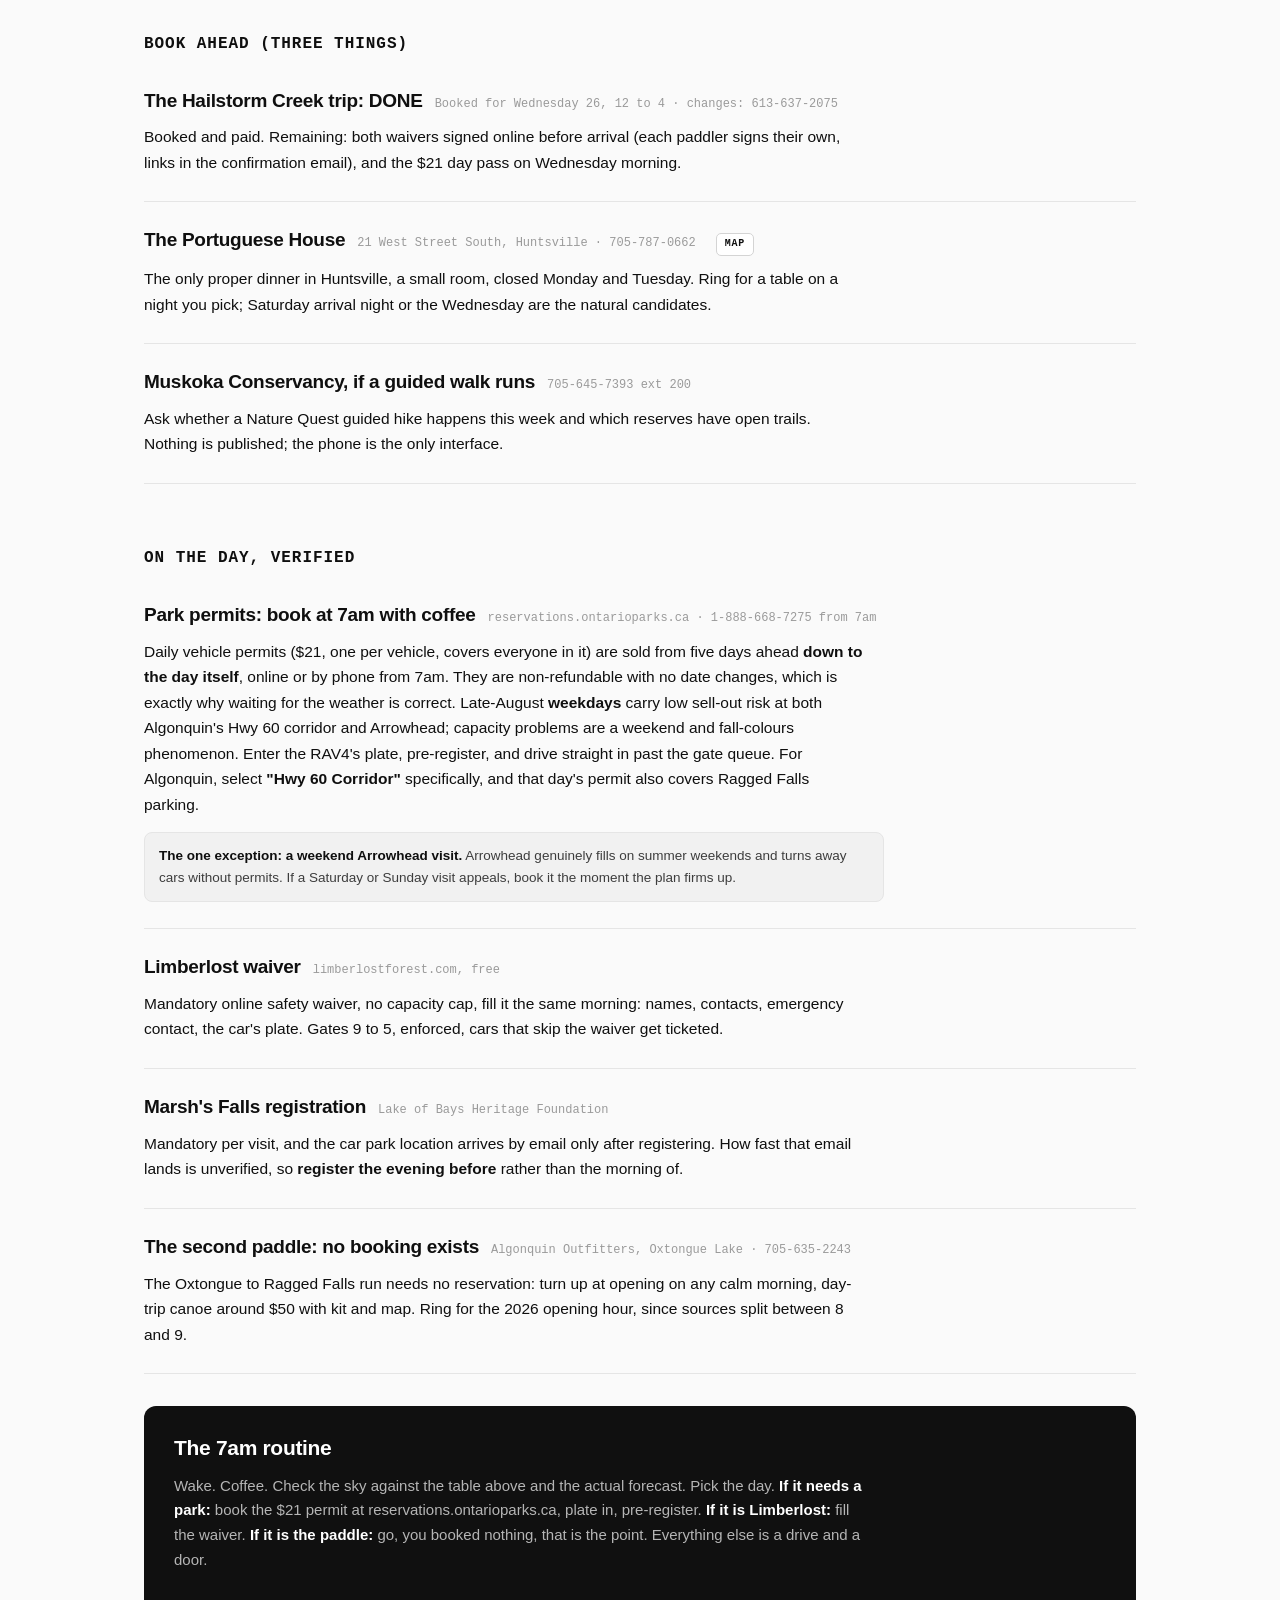
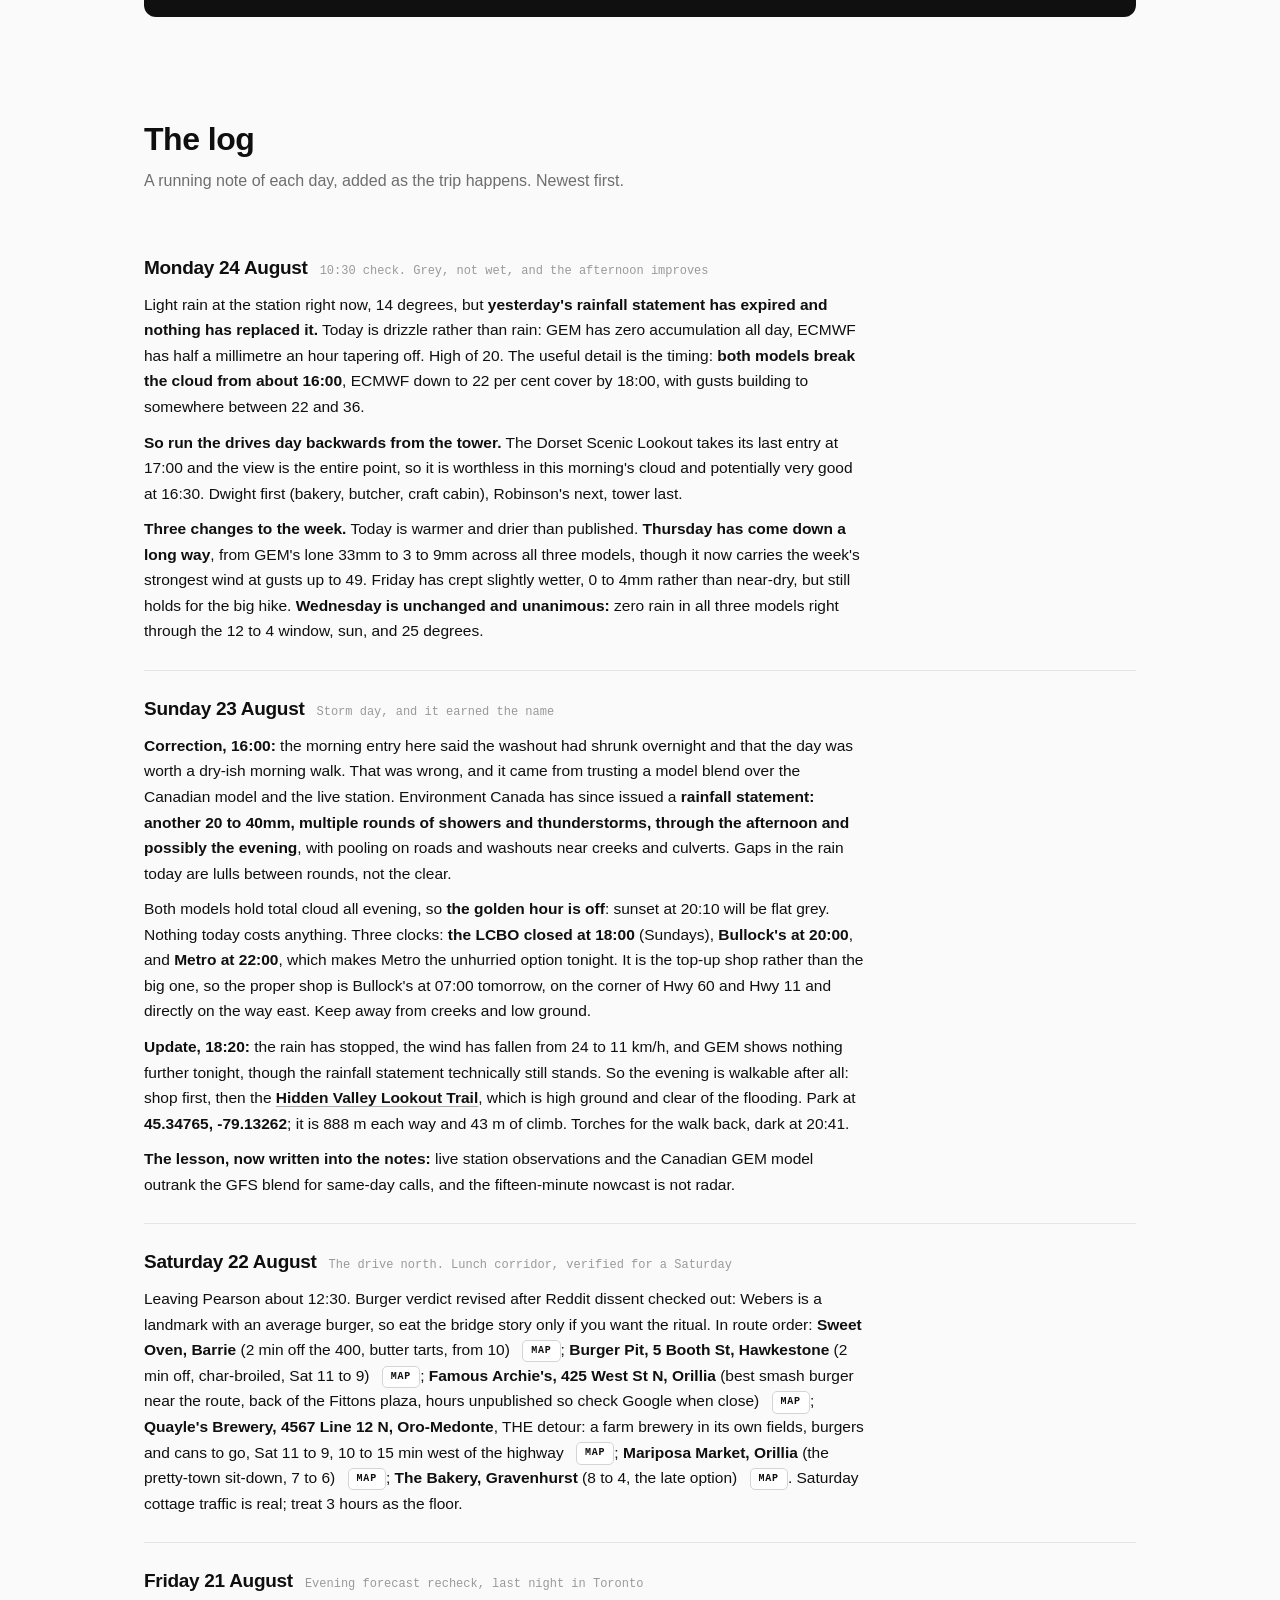
==== commit f2a6c074: "Thursday: waterfalls certain, forest loop conditional on wind, five-falls drive as the fallback" ====
--- a/index.html
+++ b/index.html
@@ -26,24 +26,23 @@
 
 <header>
   <div class="kicker">The Algonquin week &middot; Sat 22 to Sat 29 &middot; <a href="toronto.html">week one, Toronto</a></div>
-  <h1><span class="roman">Tuesday</span> 25 August</h1>
+  <h1><span class="roman">Thursday</span> 27 August</h1>
 </header>
 
 <section id="today">
-  <p class="section-lede">Updated 10:30. Planning and reference are below this.</p>
+  <p class="section-lede">Updated 10:15. Solo today. Planning and reference are below this.</p>
 
   <div class="shape">
-    <div><div class="when">Weather</div><div><strong>Cloudy, 16 degrees, dry, no warnings.</strong> Zero rain in all three models for the whole day, and <strong>two of the three clear the afternoon hard</strong>: the Canadian model drops to 1 per cent cloud by three, GFS to 4 per cent by four. ECMWF is the lone holdout keeping cloud. High of 23. Gusts 15 to 31, easing through the day.</div></div>
-    <div><div class="when">The call</div><div><strong>Limberlost, and it is the right day for it.</strong> Dry with a breeze is forest-walking weather, because the trees take the wind, and this is the one place in range that gives you a genuine half day on the hill rather than a car park and a viewpoint. Ten thousand acres, seventy kilometres of trail, twenty lakes, free, and no marketing budget.</div></div>
-    <div><div class="when">Do first</div><div><strong>The Limberlost waiver, before you leave.</strong> Free online form at limberlostforest.com, mandatory, and it asks for <strong>the RAV4&rsquo;s plate</strong>. Cars without one get ticketed. <strong>And the two paddle waivers, which are now urgent</strong>: the trip is tomorrow, each of you signs your own, links in the FareHarbor confirmation email.</div></div>
-    <div><div class="when">The route</div><div><strong>Buck Lake plus the Buck Lake Lookout.</strong> 4.3 km around the lake plus a 0.7 km spur, so <strong>5 km and about two hours</strong>. The spur is a short steep climb and it is the bit that gives the walk a summit and a view over the water, so you get the payoff of a proper hike at half the distance. Park at the Main Entrance.
-      <div class="meta"><span>5 km</span><span>About 2 hours</span><span>Short steep spur, otherwise easy</span><span>Lake circuit plus a lookout</span><span>Free, no cap, waiver required</span><span>30 min drive</span></div>
-      <a class="maplink" href="https://www.google.com/maps/search/?api=1&query=Limberlost%20Forest%20and%20Wildlife%20Reserve%2C%20Huntsville%2C%20Ontario" target="_blank" rel="noopener">Map</a></div></div>
-    <div><div class="when">Other sizes</div><div>Twelve interlinked trails, so nothing commits you and you can turn back at any junction. <strong>Solitaire</strong> 6.3 km, about 2.5 hours, the classic lakeshore loop, gentler but no lookout. <strong>Clear Lake 1.5 km plus High Lake 1.8 km</strong> makes an easy 3.3 km hour. <strong>Hickory Lake</strong> 2.3 km sits in between. The big day, <strong>Solitaire plus Echo Rock</strong>, is 10 to 12 km over 3.5 to 4 hours if it is ever wanted.</div></div>
-    <div><div class="when">The one hard rule</div><div><strong>Gates are 09:00 to 17:00 and enforced</strong>, with vehicles ticketed or removed. With a two hour walk plus a 30 minute drive each way, <strong>anything up to about 14:00 works</strong>, and later is better: the Canadian model has cloud falling from 55 per cent now to 1 per cent by three, so the afternoon is the clearer half of the day.</div></div>
-    <div><div class="when">Trade-off</div><div>Today is the <strong>final day of the Peca Farm Market</strong> for 2026, 9 to 1, fifteen minutes away, and the only one of the week held on a working farm. It does not fit alongside a four hour walk. Walks first, so it goes.</div></div>
-    <div><div class="when">Tomorrow, the paddle</div><div><strong>Confirmed, and it is the best day of the week in every source.</strong> Environment Canada says mainly sunny, 25 degrees. <strong>Zero rain in all three models for every hour of the 12 to 4 window</strong>, 22 to 24 degrees on the water, cloud between 0 and 27 per cent. Wind is 9 to 14 with gusts 26 to 34, which matters only for the taxi ride up the North Arm, not in the creek. Day pass over breakfast, leave by 10:30, or 10:00 to catch the Dwight market and butcher on the way.</div></div>
-    <div><div class="when">Eat</div><div>The Portuguese House is closed Mondays and Tuesdays, so tonight is <strong>That Little Place by the Lights</strong> (no reservations, till 20:00) or cooking in. Coffee before you go: <strong>Threshold</strong>, 38 Main St E, till 16:00.</div></div>
+    <div><div class="when">Weather</div><div><strong>Lighter and warmer than it looks.</strong> Light rain now at <strong>19 degrees</strong>, no alerts, high of 22. The rain is drizzle: the heaviest hour any model shows before evening is 0.4mm. GFS has no daytime rain at all, the Canadian model has one wet hour at eleven, ECMWF has it spitting all afternoon at a tenth of a millimetre an hour. <strong>The real constraint is wind: gusts 25 to 46, the strongest of the week.</strong></div></div>
+    <div><div class="when">The call</div><div><strong>Bracebridge, waterfalls first, forest loop only if the wind allows.</strong> Rain is what waterfalls want, and at 19 to 22 degrees sandals and swim shorts are the sensible choice rather than the brave one.</div></div>
+    <div><div class="when">The certain bit</div><div><strong>Five waterfalls from one car park at 45.09188, -79.30033</strong>, 36 minutes, free, no permit. High Falls with upper and lower viewing areas, <strong>Potts Falls where a boardwalk crosses directly above the drop</strong>, and Little High Falls, quieter and in the trees. About 1 km of made paths and boardwalk, 40 minutes for the three. Wind is irrelevant on this section.
+      <div class="meta"><span>~1 km of paths</span><span>40 minutes</span><span>Flat, boardwalk and made path</span><span>Three waterfalls</span><span>Free, no permit</span><span>36 min drive</span></div>
+      <a class="maplink" href="https://www.google.com/maps/search/?api=1&query=45.09188%2C-79.30033" target="_blank" rel="noopener">Map</a></div></div>
+    <div><div class="when">The optional bit</div><div>The same car park is the south trailhead of <strong>19 km of Crown-land trail</strong>. The outside loop is 7.4 km with about 170 m of climb, the biggest ascent available outside Algonquin. <strong>Decide it on the spot:</strong> walk into the trees, listen, and turn back if the wind is roaring up there. Gusts of 46 in mature pine is the one real solo risk today.
+      <div class="meta"><span>7.4 km loop</span><span>2.5 to 3 hours</span><span>~170 m of climb</span><span>Pine forest, rocky technical sections</span><span>Shared with mountain bikes</span><span>Free, no permit</span></div></div></div>
+    <div><div class="when">If the forest is out</div><div><strong>Wilson&rsquo;s Falls</strong> is 12 minutes south (parking 45.06268, -79.31135) and <strong>Bracebridge Falls</strong> 6 minutes beyond that, in the middle of town (parking 45.04000, -79.30779). Both short and off the road, which turns today into a five-waterfall drive with no exposure at all.</div></div>
+    <div><div class="when">Kit notes</div><div>Cairns grip well on wet rock but the open toe will find roots and rock edges on the technical sections. Sunday delivered only 1.5mm in the end, so river levels are normal rather than high, but the falls still push hard directly underneath.</div></div>
+    <div><div class="when">Tomorrow</div><div><strong>The best walking day of the week, and the one hill day.</strong> Near-dry in every model and gusts of only 12 to 15. <strong>Centennial Ridges</strong>, 10.4 km and 300 m plus, car park two kilometres down a spur road off km 37.6 and it fills, so be there by 08:30. <strong>Buy the $21 Hwy 60 corridor permit at 07:00</strong> before leaving, plate entered. Bolt on <strong>Fork Lake</strong> at km 43 on the way home, 2.4 km and 125 m, opened June 2025 so it is new to you, same permit.</div></div>
   </div>
 </section>
 
